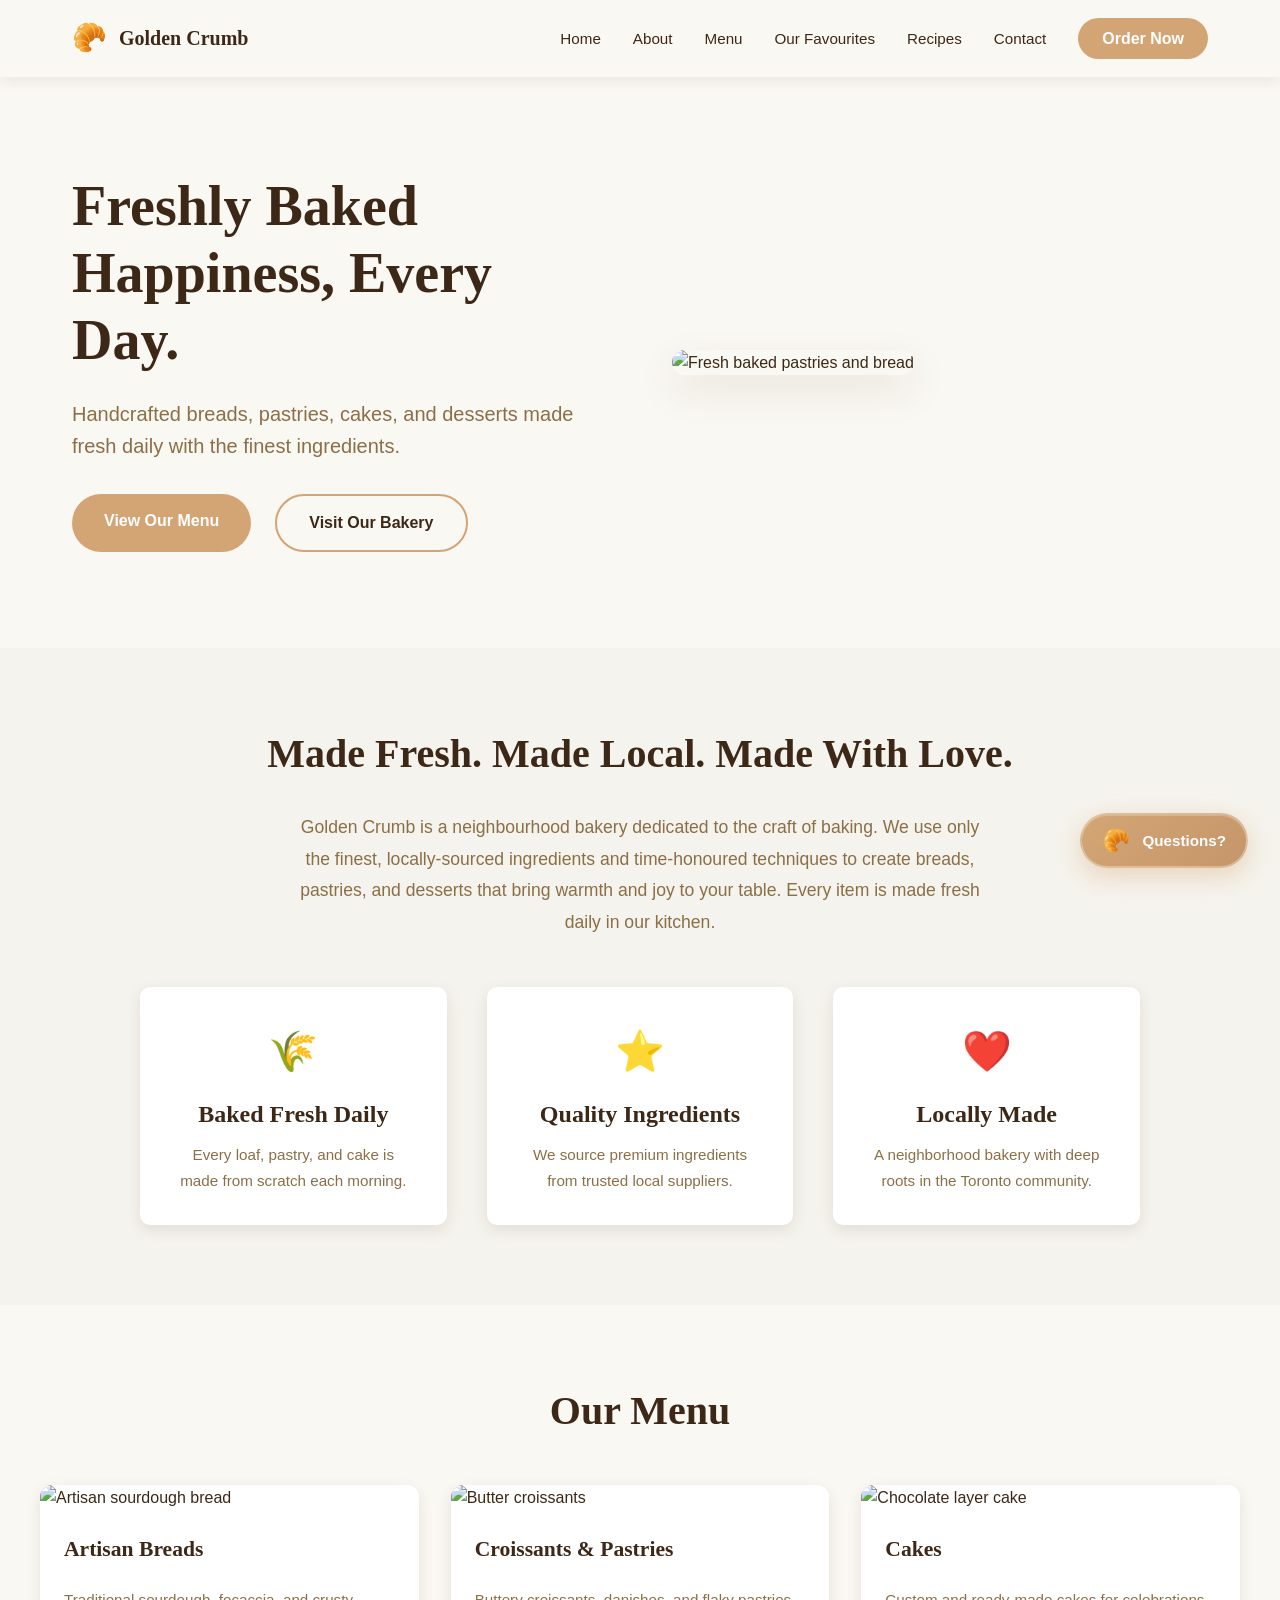
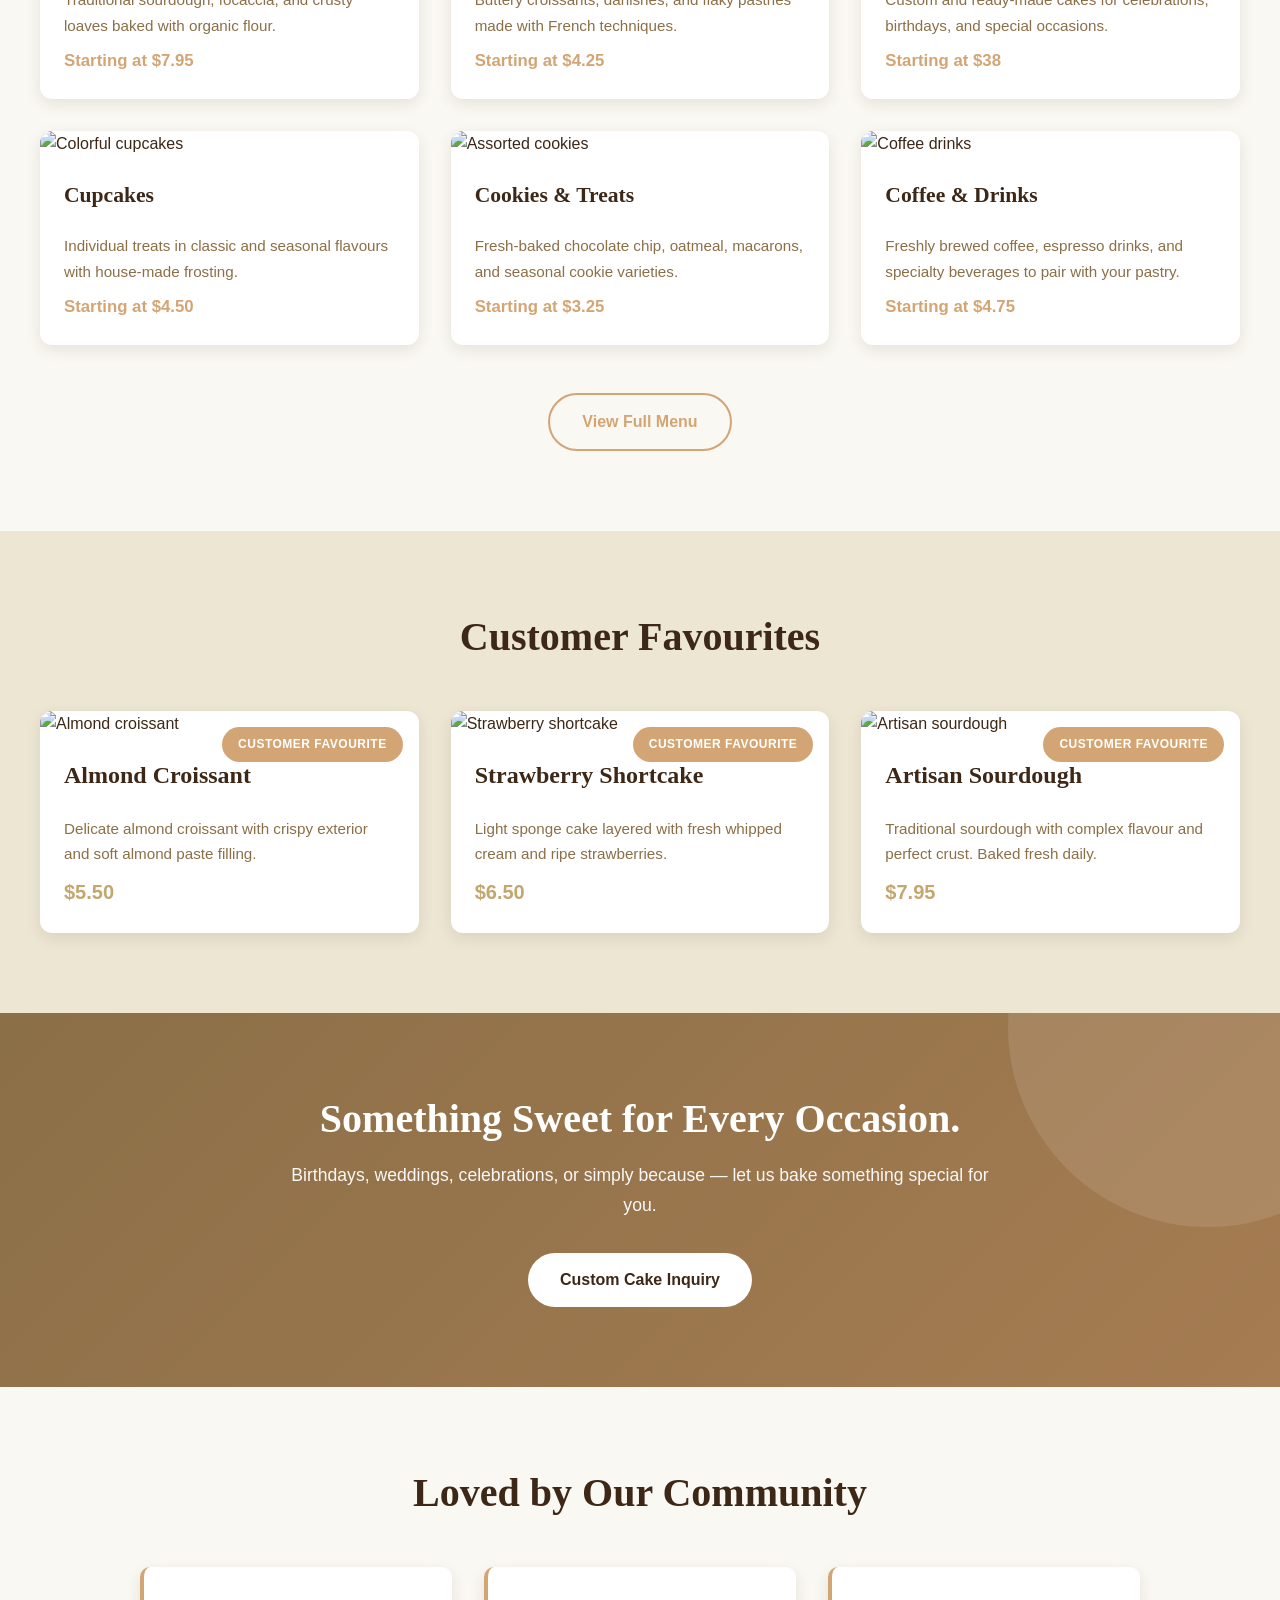
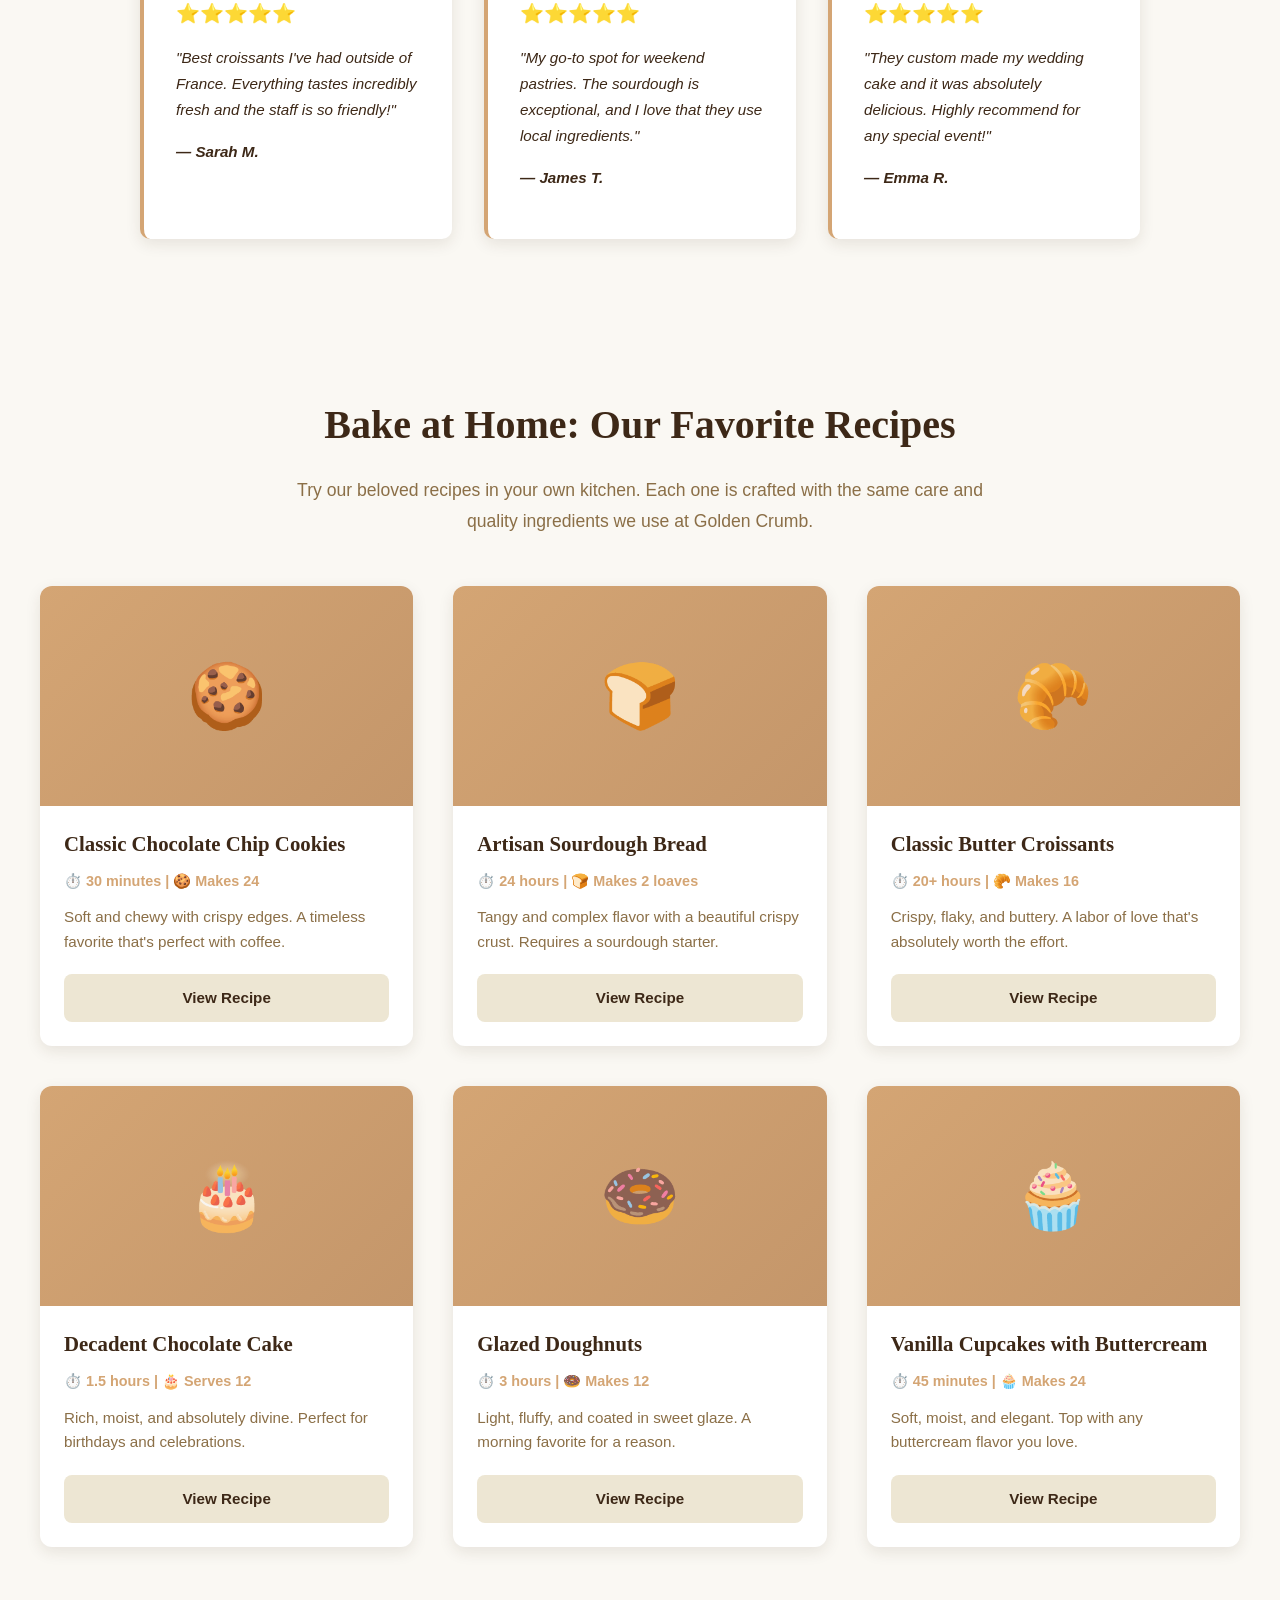
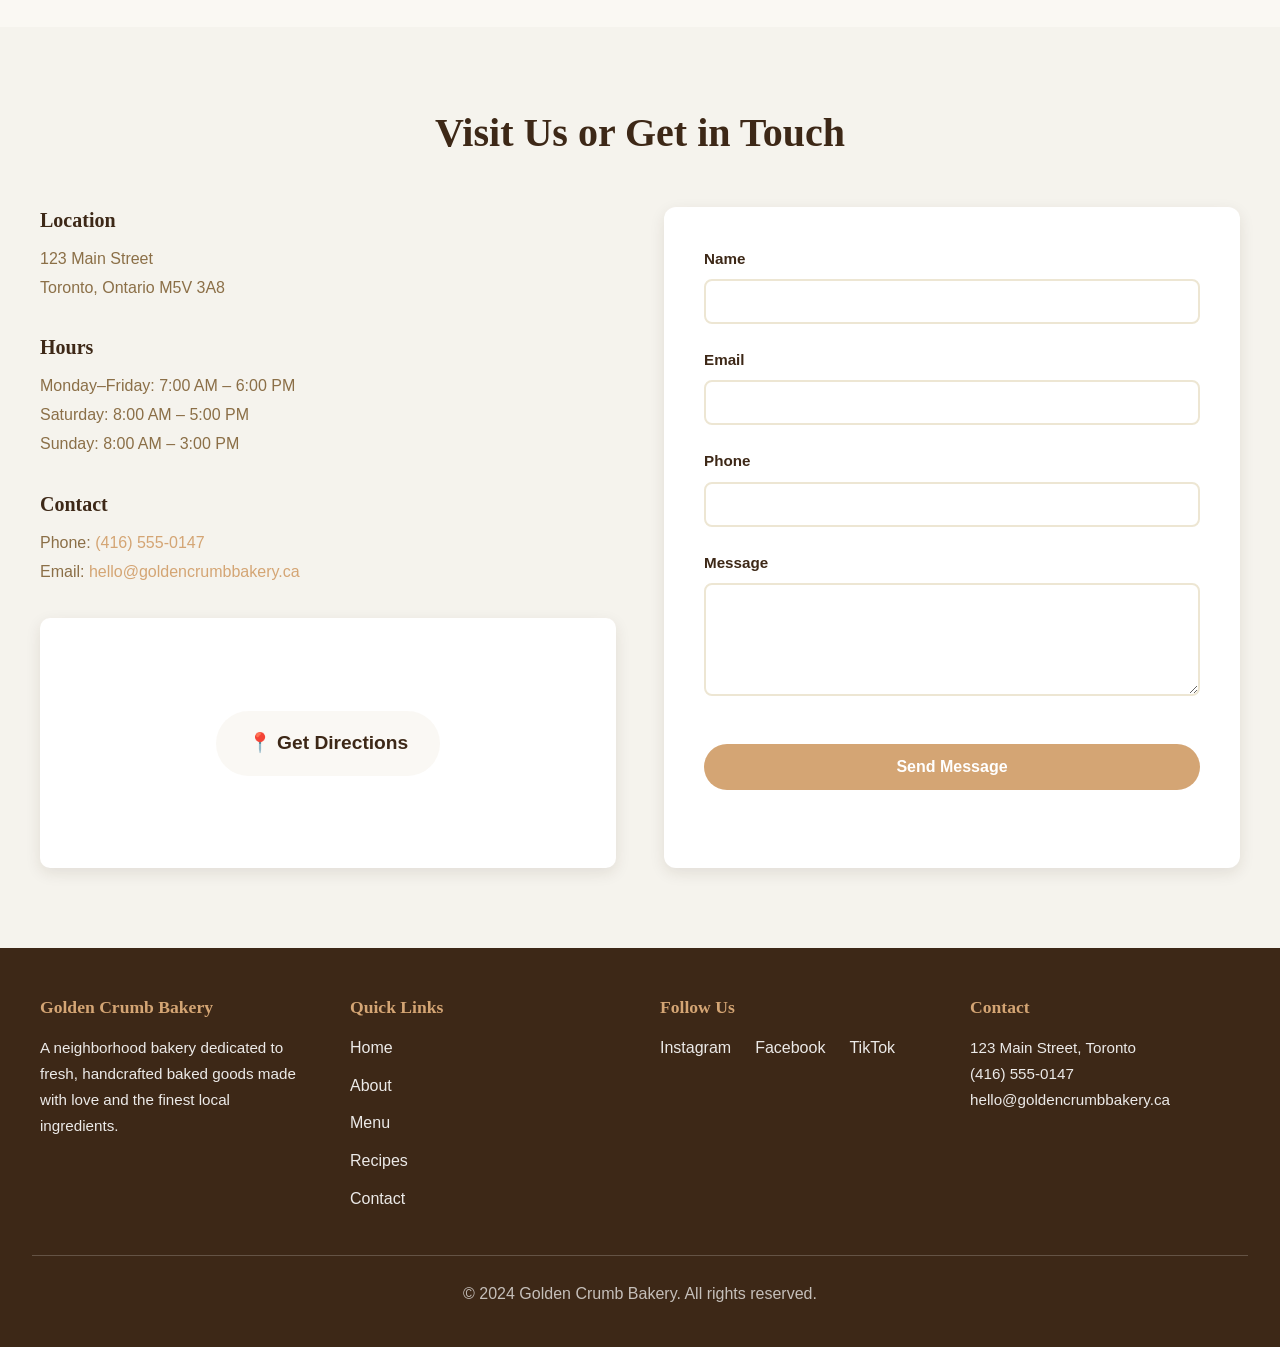
==== index.html @ 6faec239 "Initial commit: Golden Crumb Bakery website with recipes and chatbot" ====
<!DOCTYPE html>
<html lang="en">
<head>
    <meta charset="UTF-8">
    <meta name="viewport" content="width=device-width, initial-scale=1.0">
    <meta name="description" content="Golden Crumb Bakery - Freshly baked happiness every day. Artisan breads, pastries, and cakes made with love.">
    <title>Golden Crumb Bakery | Fresh Baked Goods Toronto</title>
    <link rel="stylesheet" href="style.css">
</head>
<body>
    <!-- Navigation -->
    <nav class="navbar" id="navbar">
        <div class="nav-container">
            <div class="nav-logo">
                <span class="logo-icon">🥐</span>
                <span class="logo-text">Golden Crumb</span>
            </div>
            
            <button class="hamburger" id="hamburger" aria-label="Toggle menu">
                <span></span>
                <span></span>
                <span></span>
            </button>

            <ul class="nav-menu" id="navMenu">
                <li><a href="#home" class="nav-link">Home</a></li>
                <li><a href="#about" class="nav-link">About</a></li>
                <li><a href="#menu" class="nav-link">Menu</a></li>
                <li><a href="#favourites" class="nav-link">Our Favourites</a></li>
                <li><a href="#recipes" class="nav-link">Recipes</a></li>
                <li><a href="#contact" class="nav-link">Contact</a></li>
                <li><a href="#order" class="nav-cta">Order Now</a></li>
            </ul>
        </div>
    </nav>

    <!-- Hero Section -->
    <section id="home" class="hero">
        <div class="hero-content">
            <h1>Freshly Baked Happiness, Every Day.</h1>
            <p>Handcrafted breads, pastries, cakes, and desserts made fresh daily with the finest ingredients.</p>
            <div class="hero-buttons">
                <a href="#menu" class="btn btn-primary">View Our Menu</a>
                <a href="#contact" class="btn btn-secondary">Visit Our Bakery</a>
            </div>
        </div>
        <div class="hero-image">
            <img src="https://images.unsplash.com/photo-1509042239860-f550ce710b93?w=800&h=600&fit=crop" alt="Fresh baked pastries and bread">
        </div>
    </section>

    <!-- About Us Section -->
    <section id="about" class="about">
        <div class="about-container">
            <h2>Made Fresh. Made Local. Made With Love.</h2>
            <p class="about-description">
                Golden Crumb is a neighbourhood bakery dedicated to the craft of baking. We use only the finest, locally-sourced ingredients and time-honoured techniques to create breads, pastries, and desserts that bring warmth and joy to your table. Every item is made fresh daily in our kitchen.
            </p>
            <div class="about-features">
                <div class="feature">
                    <div class="feature-icon">🌾</div>
                    <h3>Baked Fresh Daily</h3>
                    <p>Every loaf, pastry, and cake is made from scratch each morning.</p>
                </div>
                <div class="feature">
                    <div class="feature-icon">⭐</div>
                    <h3>Quality Ingredients</h3>
                    <p>We source premium ingredients from trusted local suppliers.</p>
                </div>
                <div class="feature">
                    <div class="feature-icon">❤️</div>
                    <h3>Locally Made</h3>
                    <p>A neighborhood bakery with deep roots in the Toronto community.</p>
                </div>
            </div>
        </div>
    </section>

    <!-- Menu Section -->
    <section id="menu" class="menu">
        <div class="menu-container">
            <h2>Our Menu</h2>
            <div class="menu-grid">
                <!-- Artisan Breads -->
                <div class="menu-card">
                    <img src="https://images.unsplash.com/photo-1555507036-ab1f4038808a?w=400&h=300&fit=crop" alt="Artisan sourdough bread">
                    <h3>Artisan Breads</h3>
                    <p>Traditional sourdough, focaccia, and crusty loaves baked with organic flour.</p>
                    <p class="price">Starting at $7.95</p>
                </div>

                <!-- Croissants & Pastries -->
                <div class="menu-card">
                    <img src="https://images.unsplash.com/photo-1558636508-e0db3814bd1d?w=400&h=300&fit=crop" alt="Butter croissants">
                    <h3>Croissants & Pastries</h3>
                    <p>Buttery croissants, danishes, and flaky pastries made with French techniques.</p>
                    <p class="price">Starting at $4.25</p>
                </div>

                <!-- Cakes -->
                <div class="menu-card">
                    <img src="https://images.unsplash.com/photo-1578985545062-69928b1d9587?w=400&h=300&fit=crop" alt="Chocolate layer cake">
                    <h3>Cakes</h3>
                    <p>Custom and ready-made cakes for celebrations, birthdays, and special occasions.</p>
                    <p class="price">Starting at $38</p>
                </div>

                <!-- Cupcakes -->
                <div class="menu-card">
                    <img src="https://images.pexels.com/photos/1092730/pexels-photo-1092730.jpeg?w=400&h=300&fit=crop" alt="Colorful cupcakes">
                    <h3>Cupcakes</h3>
                    <p>Individual treats in classic and seasonal flavours with house-made frosting.</p>
                    <p class="price">Starting at $4.50</p>
                </div>

                <!-- Cookies -->
                <div class="menu-card">
                    <img src="https://images.unsplash.com/photo-1499636136210-6f4ee915583e?w=400&h=300&fit=crop" alt="Assorted cookies">
                    <h3>Cookies & Treats</h3>
                    <p>Fresh-baked chocolate chip, oatmeal, macarons, and seasonal cookie varieties.</p>
                    <p class="price">Starting at $3.25</p>
                </div>

                <!-- Coffee & Drinks -->
                <div class="menu-card">
                    <img src="https://images.unsplash.com/photo-1495521821757-a1efb6729352?w=400&h=300&fit=crop" alt="Coffee drinks">
                    <h3>Coffee & Drinks</h3>
                    <p>Freshly brewed coffee, espresso drinks, and specialty beverages to pair with your pastry.</p>
                    <p class="price">Starting at $4.75</p>
                </div>
            </div>
            <a href="#" class="btn btn-outline">View Full Menu</a>
        </div>
    </section>

    <!-- Our Favourites Section -->
    <section id="favourites" class="favourites">
        <div class="favourites-container">
            <h2>Customer Favourites</h2>
            <div class="favourites-grid">
                <div class="favourite-card">
                    <div class="badge">Customer Favourite</div>
                    <img src="https://images.pexels.com/photos/2788792/pexels-photo-2788792.jpeg?w=400&h=400&fit=crop" alt="Almond croissant">
                    <h3>Almond Croissant</h3>
                    <p>Delicate almond croissant with crispy exterior and soft almond paste filling.</p>
                    <p class="price">$5.50</p>
                </div>
                <div class="favourite-card">
                    <div class="badge">Customer Favourite</div>
                    <img src="https://images.pexels.com/photos/2537906/pexels-photo-2537906.jpeg?w=400&h=400&fit=crop" alt="Strawberry shortcake">
                    <h3>Strawberry Shortcake</h3>
                    <p>Light sponge cake layered with fresh whipped cream and ripe strawberries.</p>
                    <p class="price">$6.50</p>
                </div>
                <div class="favourite-card">
                    <div class="badge">Customer Favourite</div>
                    <img src="https://images.pexels.com/photos/5632399/pexels-photo-5632399.jpeg?w=400&h=400&fit=crop" alt="Artisan sourdough">
                    <h3>Artisan Sourdough</h3>
                    <p>Traditional sourdough with complex flavour and perfect crust. Baked fresh daily.</p>
                    <p class="price">$7.95</p>
                </div>
            </div>
        </div>
    </section>

    <!-- Bakery Banner -->
    <section class="banner">
        <div class="banner-content">
            <h2>Something Sweet for Every Occasion.</h2>
            <p>Birthdays, weddings, celebrations, or simply because — let us bake something special for you.</p>
            <a href="#contact" class="btn btn-light">Custom Cake Inquiry</a>
        </div>
    </section>

    <!-- Testimonials Section -->
    <section class="testimonials">
        <div class="testimonials-container">
            <h2>Loved by Our Community</h2>
            <div class="testimonials-grid">
                <div class="testimonial-card">
                    <div class="stars">⭐⭐⭐⭐⭐</div>
                    <p>"Best croissants I've had outside of France. Everything tastes incredibly fresh and the staff is so friendly!"</p>
                    <p class="testimonial-author">— Sarah M.</p>
                </div>
                <div class="testimonial-card">
                    <div class="stars">⭐⭐⭐⭐⭐</div>
                    <p>"My go-to spot for weekend pastries. The sourdough is exceptional, and I love that they use local ingredients."</p>
                    <p class="testimonial-author">— James T.</p>
                </div>
                <div class="testimonial-card">
                    <div class="stars">⭐⭐⭐⭐⭐</div>
                    <p>"They custom made my wedding cake and it was absolutely delicious. Highly recommend for any special event!"</p>
                    <p class="testimonial-author">— Emma R.</p>
                </div>
            </div>
        </div>
    </section>

    <!-- Recipes Section -->
    <section id="recipes" class="recipes">
        <div class="recipes-container">
            <h2>Bake at Home: Our Favorite Recipes</h2>
            <p class="recipes-intro">Try our beloved recipes in your own kitchen. Each one is crafted with the same care and quality ingredients we use at Golden Crumb.</p>
            
            <div class="recipes-grid">
                <!-- Chocolate Chip Cookies -->
                <div class="recipe-card">
                    <div class="recipe-image">
                        <span class="recipe-emoji">🍪</span>
                    </div>
                    <div class="recipe-content">
                        <h3>Classic Chocolate Chip Cookies</h3>
                        <p class="recipe-time">⏱️ 30 minutes | 🍪 Makes 24</p>
                        <p class="recipe-desc">Soft and chewy with crispy edges. A timeless favorite that's perfect with coffee.</p>
                        <details class="recipe-details">
                            <summary>View Recipe</summary>
                            <div class="recipe-body">
                                <h4>Ingredients:</h4>
                                <ul>
                                    <li>225g butter, softened</li>
                                    <li>200g brown sugar</li>
                                    <li>100g white sugar</li>
                                    <li>2 eggs</li>
                                    <li>2 tsp vanilla extract</li>
                                    <li>280g all-purpose flour</li>
                                    <li>1 tsp baking soda</li>
                                    <li>1 tsp salt</li>
                                    <li>340g chocolate chips</li>
                                </ul>
                                <h4>Instructions:</h4>
                                <ol>
                                    <li>Preheat oven to 375°F (190°C).</li>
                                    <li>Cream butter and both sugars until fluffy.</li>
                                    <li>Beat in eggs and vanilla.</li>
                                    <li>Mix in flour, baking soda, and salt.</li>
                                    <li>Fold in chocolate chips.</li>
                                    <li>Drop spoonfuls onto baking sheet.</li>
                                    <li>Bake 9-12 minutes until golden.</li>
                                    <li>Cool on wire rack.</li>
                                </ol>
                            </div>
                        </details>
                    </div>
                </div>

                <!-- Sourdough Bread -->
                <div class="recipe-card">
                    <div class="recipe-image">
                        <span class="recipe-emoji">🍞</span>
                    </div>
                    <div class="recipe-content">
                        <h3>Artisan Sourdough Bread</h3>
                        <p class="recipe-time">⏱️ 24 hours | 🍞 Makes 2 loaves</p>
                        <p class="recipe-desc">Tangy and complex flavor with a beautiful crispy crust. Requires a sourdough starter.</p>
                        <details class="recipe-details">
                            <summary>View Recipe</summary>
                            <div class="recipe-body">
                                <h4>Ingredients:</h4>
                                <ul>
                                    <li>500g bread flour</li>
                                    <li>350ml water</li>
                                    <li>100g active sourdough starter</li>
                                    <li>10g salt</li>
                                </ul>
                                <h4>Instructions:</h4>
                                <ol>
                                    <li>Mix flour, water, and starter. Let rest 30 min.</li>
                                    <li>Add salt and knead until smooth.</li>
                                    <li>Bulk ferment 4-6 hours with stretches every 30 min.</li>
                                    <li>Shape into round loaves and place in banneton baskets.</li>
                                    <li>Cold retard in fridge 12-18 hours.</li>
                                    <li>Score and bake in Dutch oven at 450°F for 45 min.</li>
                                    <li>Cool completely before slicing.</li>
                                </ol>
                            </div>
                        </details>
                    </div>
                </div>

                <!-- Butter Croissants -->
                <div class="recipe-card">
                    <div class="recipe-image">
                        <span class="recipe-emoji">🥐</span>
                    </div>
                    <div class="recipe-content">
                        <h3>Classic Butter Croissants</h3>
                        <p class="recipe-time">⏱️ 20+ hours | 🥐 Makes 16</p>
                        <p class="recipe-desc">Crispy, flaky, and buttery. A labor of love that's absolutely worth the effort.</p>
                        <details class="recipe-details">
                            <summary>View Recipe</summary>
                            <div class="recipe-body">
                                <h4>Ingredients:</h4>
                                <ul>
                                    <li>500g strong bread flour</li>
                                    <li>250ml whole milk</li>
                                    <li>7g instant yeast</li>
                                    <li>10g salt</li>
                                    <li>40g sugar</li>
                                    <li>250g cold butter (for lamination)</li>
                                </ul>
                                <h4>Instructions:</h4>
                                <ol>
                                    <li>Make dough with flour, milk, yeast, salt, and sugar.</li>
                                    <li>Bulk ferment 1 hour.</li>
                                    <li>Laminate with butter using 4 folds over 2 days.</li>
                                    <li>Shape into triangles and proof 2-3 hours.</li>
                                    <li>Egg wash and bake at 400°F for 20-25 min.</li>
                                    <li>Cool on wire rack to achieve perfect crispness.</li>
                                </ol>
                            </div>
                        </details>
                    </div>
                </div>

                <!-- Chocolate Layer Cake -->
                <div class="recipe-card">
                    <div class="recipe-image">
                        <span class="recipe-emoji">🎂</span>
                    </div>
                    <div class="recipe-content">
                        <h3>Decadent Chocolate Cake</h3>
                        <p class="recipe-time">⏱️ 1.5 hours | 🎂 Serves 12</p>
                        <p class="recipe-desc">Rich, moist, and absolutely divine. Perfect for birthdays and celebrations.</p>
                        <details class="recipe-details">
                            <summary>View Recipe</summary>
                            <div class="recipe-body">
                                <h4>Cake Ingredients:</h4>
                                <ul>
                                    <li>180g all-purpose flour</li>
                                    <li>60g cocoa powder</li>
                                    <li>300g sugar</li>
                                    <li>2 tsp baking soda</li>
                                    <li>1 tsp salt</li>
                                    <li>2 eggs</li>
                                    <li>200ml strong coffee</li>
                                    <li>120ml buttermilk</li>
                                    <li>120ml vegetable oil</li>
                                </ul>
                                <h4>Frosting Ingredients:</h4>
                                <ul>
                                    <li>200g butter, softened</li>
                                    <li>400g powdered sugar</li>
                                    <li>120g cocoa powder</li>
                                    <li>120ml heavy cream</li>
                                </ul>
                                <h4>Instructions:</h4>
                                <ol>
                                    <li>Mix dry ingredients and combine with wet ingredients.</li>
                                    <li>Divide into 2 greased pans and bake at 350°F for 30-35 min.</li>
                                    <li>Cool completely.</li>
                                    <li>For frosting, beat butter and sugar, add cocoa and cream.</li>
                                    <li>Layer cakes with frosting between and on top.</li>
                                </ol>
                            </div>
                        </details>
                    </div>
                </div>

                <!-- Glazed Doughnuts -->
                <div class="recipe-card">
                    <div class="recipe-image">
                        <span class="recipe-emoji">🍩</span>
                    </div>
                    <div class="recipe-content">
                        <h3>Glazed Doughnuts</h3>
                        <p class="recipe-time">⏱️ 3 hours | 🍩 Makes 12</p>
                        <p class="recipe-desc">Light, fluffy, and coated in sweet glaze. A morning favorite for a reason.</p>
                        <details class="recipe-details">
                            <summary>View Recipe</summary>
                            <div class="recipe-body">
                                <h4>Dough Ingredients:</h4>
                                <ul>
                                    <li>500g all-purpose flour</li>
                                    <li>7g instant yeast</li>
                                    <li>60g sugar</li>
                                    <li>10g salt</li>
                                    <li>2 eggs</li>
                                    <li>120ml whole milk</li>
                                    <li>60g butter, softened</li>
                                </ul>
                                <h4>Glaze Ingredients:</h4>
                                <ul>
                                    <li>200g powdered sugar</li>
                                    <li>30ml milk</li>
                                    <li>30g butter, melted</li>
                                    <li>1 tsp vanilla</li>
                                </ul>
                                <h4>Instructions:</h4>
                                <ol>
                                    <li>Mix dough ingredients and knead until smooth.</li>
                                    <li>First rise 1.5 hours.</li>
                                    <li>Roll out, cut doughnuts, and proof 1 hour.</li>
                                    <li>Fry in oil at 375°F until golden on each side.</li>
                                    <li>Mix glaze ingredients and dip warm doughnuts.</li>
                                </ol>
                            </div>
                        </details>
                    </div>
                </div>

                <!-- Vanilla Cupcakes -->
                <div class="recipe-card">
                    <div class="recipe-image">
                        <span class="recipe-emoji">🧁</span>
                    </div>
                    <div class="recipe-content">
                        <h3>Vanilla Cupcakes with Buttercream</h3>
                        <p class="recipe-time">⏱️ 45 minutes | 🧁 Makes 24</p>
                        <p class="recipe-desc">Soft, moist, and elegant. Top with any buttercream flavor you love.</p>
                        <details class="recipe-details">
                            <summary>View Recipe</summary>
                            <div class="recipe-body">
                                <h4>Cupcake Ingredients:</h4>
                                <ul>
                                    <li>225g butter, softened</li>
                                    <li>225g sugar</li>
                                    <li>4 eggs</li>
                                    <li>225g all-purpose flour</li>
                                    <li>2 tsp baking powder</li>
                                    <li>1/2 tsp salt</li>
                                    <li>120ml whole milk</li>
                                    <li>2 tsp vanilla extract</li>
                                </ul>
                                <h4>Buttercream Ingredients:</h4>
                                <ul>
                                    <li>225g butter, softened</li>
                                    <li>450g powdered sugar</li>
                                    <li>2 tsp vanilla extract</li>
                                    <li>2 tbsp heavy cream</li>
                                </ul>
                                <h4>Instructions:</h4>
                                <ol>
                                    <li>Cream butter and sugar until fluffy.</li>
                                    <li>Beat in eggs one at a time.</li>
                                    <li>Alternate adding flour mixture and milk.</li>
                                    <li>Fill cupcake liners 2/3 full.</li>
                                    <li>Bake at 350°F for 18-22 minutes.</li>
                                    <li>Cool, then frost with buttercream.</li>
                                </ol>
                            </div>
                        </details>
                    </div>
                </div>
            </div>
        </div>
    </section>

    <!-- Contact & Visit Section -->
    <section id="contact" class="contact">
        <div class="contact-container">
            <h2>Visit Us or Get in Touch</h2>
            
            <div class="contact-content">
                <div class="contact-info">
                    <div class="info-block">
                        <h3>Location</h3>
                        <p>123 Main Street<br>Toronto, Ontario M5V 3A8</p>
                    </div>
                    <div class="info-block">
                        <h3>Hours</h3>
                        <p>
                            Monday–Friday: 7:00 AM – 6:00 PM<br>
                            Saturday: 8:00 AM – 5:00 PM<br>
                            Sunday: 8:00 AM – 3:00 PM
                        </p>
                    </div>
                    <div class="info-block">
                        <h3>Contact</h3>
                        <p>
                            Phone: <a href="tel:+14165550147">(416) 555-0147</a><br>
                            Email: <a href="mailto:hello@goldencrumbbakery.ca">hello@goldencrumbbakery.ca</a>
                        </p>
                    </div>
                    <div class="map-placeholder">
                        <img src="https://images.unsplash.com/photo-1579033100885-f7eaa7afda33?w=400&h=300&fit=crop" alt="Map location placeholder">
                        <p>📍 Get Directions</p>
                    </div>
                </div>

                <form class="contact-form" id="contactForm">
                    <div class="form-group">
                        <label for="name">Name</label>
                        <input type="text" id="name" name="name" required>
                    </div>
                    <div class="form-group">
                        <label for="email">Email</label>
                        <input type="email" id="email" name="email" required>
                    </div>
                    <div class="form-group">
                        <label for="phone">Phone</label>
                        <input type="tel" id="phone" name="phone">
                    </div>
                    <div class="form-group">
                        <label for="message">Message</label>
                        <textarea id="message" name="message" rows="5" required></textarea>
                    </div>
                    <button type="submit" class="btn btn-primary">Send Message</button>
                    <p class="form-note" id="formNote"></p>
                </form>
            </div>
        </div>
    </section>

    <!-- Footer -->
    <footer class="footer">
        <div class="footer-container">
            <div class="footer-section">
                <h3>Golden Crumb Bakery</h3>
                <p>A neighborhood bakery dedicated to fresh, handcrafted baked goods made with love and the finest local ingredients.</p>
            </div>
            
            <div class="footer-section">
                <h3>Quick Links</h3>
                <ul>
                    <li><a href="#home">Home</a></li>
                    <li><a href="#about">About</a></li>
                    <li><a href="#menu">Menu</a></li>
                    <li><a href="#recipes">Recipes</a></li>
                    <li><a href="#contact">Contact</a></li>
                </ul>
            </div>

            <div class="footer-section">
                <h3>Follow Us</h3>
                <div class="social-links">
                    <a href="#" aria-label="Instagram">Instagram</a>
                    <a href="#" aria-label="Facebook">Facebook</a>
                    <a href="#" aria-label="TikTok">TikTok</a>
                </div>
            </div>

            <div class="footer-section">
                <h3>Contact</h3>
                <p>
                    123 Main Street, Toronto<br>
                    (416) 555-0147<br>
                    <a href="mailto:hello@goldencrumbbakery.ca">hello@goldencrumbbakery.ca</a>
                </p>
            </div>
        </div>

        <div class="footer-bottom">
            <p>&copy; 2024 Golden Crumb Bakery. All rights reserved.</p>
        </div>
    </footer>

    <!-- CHATBOT WIDGET -->
    <button class="chatbot-toggle" id="chatbotToggle" aria-label="Open chat">
        <span class="chatbot-toggle-icon">🥐</span>
        <span class="chatbot-toggle-text">Questions?</span>
    </button>

    <div class="chatbot-widget" id="chatbotWidget">
        <div class="chatbot-header">
            <div class="chatbot-title">
                <span class="chatbot-icon">💬</span>
                <span>Golden Crumb Assistant</span>
            </div>
            <button class="chatbot-close" id="chatbotClose" aria-label="Close chat">×</button>
        </div>
        <div class="chatbot-messages" id="chatbotMessages"></div>
        <div class="chatbot-input-area">
            <input 
                type="text" 
                id="chatbotInput" 
                placeholder="Ask about our bakery..." 
                aria-label="Chat message input"
            >
            <button id="chatbotSend" aria-label="Send message">
                <span>→</span>
            </button>
        </div>
    </div>

    <!-- Scripts -->
    <script src="script.js"></script>
</body>
</html>
---- style.css ----
/* ==========================================================================
   RESET & BASE STYLES
   ========================================================================== */

* {
    margin: 0;
    padding: 0;
    box-sizing: border-box;
}

html {
    scroll-behavior: smooth;
}

body {
    font-family: 'Segoe UI', Tahoma, Geneva, Verdana, sans-serif;
    background-color: #faf8f3;
    color: #3d2817;
    line-height: 1.6;
    overflow-x: hidden;
}

/* ==========================================================================
   COLOR & TYPOGRAPHY SYSTEM
   ========================================================================== */

:root {
    /* Base Colors */
    --cream: #faf8f3;
    --off-white: #f5f3ed;
    --light-tan: #ede6d3;
    --warm-brown: #8b6f47;
    --dark-brown: #3d2817;
    --caramel: #d4a574;
    --muted-gold: #c4a76f;
    --accent-brown: #a67c52;
    
    /* Functional Colors */
    --soft-shadow: rgba(61, 40, 23, 0.1);
    --medium-shadow: rgba(61, 40, 23, 0.15);
    
    /* Typography */
    --font-serif: Georgia, 'Garamond', serif;
    --font-sans: 'Segoe UI', Tahoma, Geneva, Verdana, sans-serif;
}

h1, h2, h3, h4 {
    font-family: var(--font-serif);
    color: var(--dark-brown);
    font-weight: 700;
    line-height: 1.3;
}

h1 {
    font-size: 3.5rem;
    margin-bottom: 1.5rem;
}

h2 {
    font-size: 2.5rem;
    margin-bottom: 1.5rem;
}

h3 {
    font-size: 1.5rem;
    margin-bottom: 0.75rem;
}

p {
    font-size: 1rem;
    line-height: 1.7;
    margin-bottom: 1rem;
}

a {
    color: var(--accent-brown);
    text-decoration: none;
    transition: color 0.3s ease;
}

a:hover {
    color: var(--dark-brown);
}

/* ==========================================================================
   NAVIGATION BAR
   ========================================================================== */

.navbar {
    position: sticky;
    top: 0;
    background-color: rgba(250, 248, 243, 0.95);
    backdrop-filter: blur(10px);
    box-shadow: 0 2px 15px var(--soft-shadow);
    z-index: 100;
}

.nav-container {
    max-width: 1200px;
    margin: 0 auto;
    padding: 1rem 2rem;
    display: flex;
    justify-content: space-between;
    align-items: center;
}

.nav-logo {
    display: flex;
    align-items: center;
    gap: 0.75rem;
    font-size: 1.5rem;
    font-weight: 700;
    color: var(--dark-brown);
    font-family: var(--font-serif);
}

.logo-icon {
    font-size: 1.75rem;
}

.logo-text {
    font-size: 1.25rem;
}

.nav-menu {
    display: flex;
    list-style: none;
    gap: 2rem;
    align-items: center;
}

.nav-link {
    color: var(--dark-brown);
    font-weight: 500;
    font-size: 0.95rem;
    position: relative;
    transition: color 0.3s ease;
}

.nav-link::after {
    content: '';
    position: absolute;
    bottom: -5px;
    left: 0;
    width: 0;
    height: 2px;
    background-color: var(--caramel);
    transition: width 0.3s ease;
}

.nav-link:hover::after {
    width: 100%;
}

.nav-cta {
    background-color: var(--caramel);
    color: white;
    padding: 0.75rem 1.5rem;
    border-radius: 50px;
    font-weight: 600;
    transition: background-color 0.3s ease, transform 0.3s ease;
}

.nav-cta:hover {
    background-color: var(--warm-brown);
    transform: translateY(-2px);
}

.hamburger {
    display: none;
    flex-direction: column;
    cursor: pointer;
    background: none;
    border: none;
    gap: 0.4rem;
}

.hamburger span {
    width: 25px;
    height: 3px;
    background-color: var(--dark-brown);
    border-radius: 2px;
    transition: all 0.3s ease;
}

/* ==========================================================================
   RESPONSIVE MOBILE MENU
   ========================================================================== */

@media (max-width: 768px) {
    .hamburger {
        display: flex;
    }

    .hamburger.active span:nth-child(1) {
        transform: rotate(45deg) translate(10px, 10px);
    }

    .hamburger.active span:nth-child(2) {
        opacity: 0;
    }

    .hamburger.active span:nth-child(3) {
        transform: rotate(-45deg) translate(7px, -7px);
    }

    .nav-menu {
        position: absolute;
        top: 70px;
        left: 0;
        right: 0;
        flex-direction: column;
        background-color: rgba(250, 248, 243, 0.98);
        gap: 0;
        max-height: 0;
        overflow: hidden;
        transition: max-height 0.3s ease;
    }

    .nav-menu.active {
        max-height: 400px;
        box-shadow: 0 8px 20px var(--soft-shadow);
    }

    .nav-menu li {
        width: 100%;
    }

    .nav-menu li a {
        display: block;
        padding: 1rem 2rem;
        border-bottom: 1px solid var(--light-tan);
        color: var(--dark-brown);
    }

    .nav-link::after {
        display: none;
    }

    .nav-cta {
        margin: 1rem 2rem;
        display: inline-block;
    }
}

/* ==========================================================================
   BUTTONS
   ========================================================================== */

.btn {
    display: inline-block;
    padding: 0.875rem 2rem;
    border-radius: 50px;
    font-weight: 600;
    font-size: 1rem;
    text-align: center;
    transition: all 0.3s ease;
    cursor: pointer;
    border: none;
    text-decoration: none;
    font-family: var(--font-sans);
}

.btn-primary {
    background-color: var(--caramel);
    color: white;
}

.btn-primary:hover {
    background-color: var(--warm-brown);
    transform: translateY(-2px);
    box-shadow: 0 8px 20px rgba(212, 165, 116, 0.3);
}

.btn-secondary {
    background-color: transparent;
    color: var(--dark-brown);
    border: 2px solid var(--caramel);
}

.btn-secondary:hover {
    background-color: var(--caramel);
    color: white;
    transform: translateY(-2px);
}

.btn-outline {
    background-color: transparent;
    color: var(--caramel);
    border: 2px solid var(--caramel);
}

.btn-outline:hover {
    background-color: var(--caramel);
    color: white;
}

.btn-light {
    background-color: white;
    color: var(--dark-brown);
}

.btn-light:hover {
    background-color: var(--cream);
    transform: translateY(-2px);
}

/* ==========================================================================
   HERO SECTION
   ========================================================================== */

.hero {
    display: grid;
    grid-template-columns: 1fr 1fr;
    gap: 4rem;
    align-items: center;
    max-width: 1200px;
    margin: 0 auto;
    padding: 6rem 2rem;
}

.hero-content h1 {
    color: var(--dark-brown);
    margin-bottom: 1.5rem;
    line-height: 1.2;
}

.hero-content > p {
    font-size: 1.25rem;
    color: var(--warm-brown);
    margin-bottom: 2rem;
    line-height: 1.6;
}

.hero-buttons {
    display: flex;
    gap: 1.5rem;
    flex-wrap: wrap;
}

.hero-image img {
    width: 100%;
    height: auto;
    border-radius: 15px;
    box-shadow: 0 15px 40px var(--soft-shadow);
    animation: fadeInUp 0.8s ease;
}

@keyframes fadeInUp {
    from {
        opacity: 0;
        transform: translateY(30px);
    }
    to {
        opacity: 1;
        transform: translateY(0);
    }
}

@media (max-width: 768px) {
    .hero {
        grid-template-columns: 1fr;
        padding: 4rem 1.5rem;
    }

    h1 {
        font-size: 2.5rem;
    }

    .hero-content > p {
        font-size: 1rem;
    }

    .hero-buttons {
        gap: 1rem;
    }

    .btn {
        flex: 1;
        min-width: 150px;
    }
}

/* ==========================================================================
   ABOUT SECTION
   ========================================================================== */

.about {
    background-color: var(--off-white);
    padding: 5rem 2rem;
}

.about-container {
    max-width: 1000px;
    margin: 0 auto;
}

.about h2 {
    text-align: center;
    margin-bottom: 2rem;
}

.about-description {
    text-align: center;
    font-size: 1.1rem;
    color: var(--warm-brown);
    max-width: 700px;
    margin: 0 auto 3rem;
    line-height: 1.8;
}

.about-features {
    display: grid;
    grid-template-columns: repeat(auto-fit, minmax(250px, 1fr));
    gap: 2.5rem;
    margin-top: 3rem;
}

.feature {
    text-align: center;
    padding: 2rem;
    background-color: white;
    border-radius: 10px;
    box-shadow: 0 5px 15px var(--soft-shadow);
    transition: transform 0.3s ease, box-shadow 0.3s ease;
}

.feature:hover {
    transform: translateY(-5px);
    box-shadow: 0 10px 25px var(--medium-shadow);
}

.feature-icon {
    font-size: 2.5rem;
    margin-bottom: 1rem;
}

.feature h3 {
    color: var(--dark-brown);
    margin-bottom: 0.75rem;
}

.feature p {
    color: var(--warm-brown);
    font-size: 0.95rem;
    margin-bottom: 0;
}

/* ==========================================================================
   MENU SECTION
   ========================================================================== */

.menu {
    background-color: var(--cream);
    padding: 5rem 2rem;
}

.menu-container {
    max-width: 1200px;
    margin: 0 auto;
}

.menu h2 {
    text-align: center;
    margin-bottom: 3rem;
}

.menu-grid {
    display: grid;
    grid-template-columns: repeat(auto-fit, minmax(300px, 1fr));
    gap: 2rem;
    margin-bottom: 3rem;
}

.menu-card {
    background-color: white;
    border-radius: 12px;
    overflow: hidden;
    box-shadow: 0 5px 15px var(--soft-shadow);
    transition: transform 0.3s ease, box-shadow 0.3s ease;
}

.menu-card:hover {
    transform: translateY(-8px);
    box-shadow: 0 12px 30px var(--medium-shadow);
}

.menu-card img {
    width: 100%;
    height: 220px;
    object-fit: cover;
}

.menu-card h3 {
    padding: 1.5rem 1.5rem 0.75rem;
    color: var(--dark-brown);
    font-size: 1.35rem;
}

.menu-card p {
    padding: 0 1.5rem;
    color: var(--warm-brown);
    font-size: 0.95rem;
    margin-bottom: 0.5rem;
}

.menu-card .price {
    padding: 0 1.5rem 1.5rem;
    font-weight: 600;
    color: var(--caramel);
    font-size: 1.05rem;
    margin-bottom: 0;
}

.menu .btn-outline {
    display: block;
    margin: 0 auto;
    width: fit-content;
}

/* ==========================================================================
   FAVOURITES SECTION
   ========================================================================== */

.favourites {
    background-color: var(--light-tan);
    padding: 5rem 2rem;
}

.favourites-container {
    max-width: 1200px;
    margin: 0 auto;
}

.favourites h2 {
    text-align: center;
    margin-bottom: 3rem;
    color: var(--dark-brown);
}

.favourites-grid {
    display: grid;
    grid-template-columns: repeat(auto-fit, minmax(300px, 1fr));
    gap: 2rem;
}

.favourite-card {
    position: relative;
    background-color: white;
    border-radius: 12px;
    overflow: hidden;
    box-shadow: 0 5px 15px var(--soft-shadow);
    transition: transform 0.3s ease, box-shadow 0.3s ease;
}

.favourite-card:hover {
    transform: translateY(-8px);
    box-shadow: 0 12px 30px var(--medium-shadow);
}

.favourite-card img {
    width: 100%;
    height: 280px;
    object-fit: cover;
}

.badge {
    position: absolute;
    top: 1rem;
    right: 1rem;
    background-color: var(--caramel);
    color: white;
    padding: 0.5rem 1rem;
    border-radius: 50px;
    font-size: 0.75rem;
    font-weight: 700;
    text-transform: uppercase;
    letter-spacing: 0.5px;
}

.favourite-card h3 {
    padding: 1.5rem 1.5rem 0.75rem;
    color: var(--dark-brown);
}

.favourite-card p {
    padding: 0 1.5rem;
    color: var(--warm-brown);
    font-size: 0.95rem;
    margin-bottom: 0.5rem;
}

.favourite-card .price {
    padding: 0 1.5rem 1.5rem;
    font-weight: 600;
    color: var(--muted-gold);
    font-size: 1.25rem;
    margin-bottom: 0;
}

/* ==========================================================================
   BANNER SECTION
   ========================================================================== */

.banner {
    background: linear-gradient(135deg, #8b6f47 0%, #a67c52 100%);
    color: white;
    padding: 5rem 2rem;
    text-align: center;
    position: relative;
    overflow: hidden;
}

.banner::before {
    content: '';
    position: absolute;
    top: -50%;
    right: -10%;
    width: 400px;
    height: 400px;
    background-color: rgba(255, 255, 255, 0.1);
    border-radius: 50%;
}

.banner-content {
    position: relative;
    z-index: 1;
    max-width: 700px;
    margin: 0 auto;
}

.banner h2 {
    color: white;
    font-size: 2.5rem;
    margin-bottom: 1rem;
}

.banner p {
    color: rgba(255, 255, 255, 0.95);
    font-size: 1.1rem;
    margin-bottom: 2rem;
    line-height: 1.7;
}

/* ==========================================================================
   TESTIMONIALS SECTION
   ========================================================================== */

.testimonials {
    background-color: var(--cream);
    padding: 5rem 2rem;
}

.testimonials-container {
    max-width: 1000px;
    margin: 0 auto;
}

.testimonials h2 {
    text-align: center;
    margin-bottom: 3rem;
}

.testimonials-grid {
    display: grid;
    grid-template-columns: repeat(auto-fit, minmax(280px, 1fr));
    gap: 2rem;
}

.testimonial-card {
    background-color: white;
    padding: 2rem;
    border-radius: 10px;
    box-shadow: 0 5px 15px var(--soft-shadow);
    border-left: 4px solid var(--caramel);
    transition: transform 0.3s ease;
}

.testimonial-card:hover {
    transform: translateY(-5px);
}

.stars {
    font-size: 1.2rem;
    margin-bottom: 1rem;
    display: block;
}

.testimonial-card p {
    color: var(--dark-brown);
    font-size: 0.95rem;
    margin-bottom: 1rem;
    line-height: 1.7;
    font-style: italic;
}

.testimonial-author {
    font-weight: 600;
    color: var(--warm-brown);
    font-style: normal;
    margin-bottom: 0;
}

/* ==========================================================================
   CONTACT SECTION
   ========================================================================== */

.contact {
    background-color: var(--off-white);
    padding: 5rem 2rem;
}

.contact-container {
    max-width: 1200px;
    margin: 0 auto;
}

.contact h2 {
    text-align: center;
    margin-bottom: 3rem;
}

.contact-content {
    display: grid;
    grid-template-columns: 1fr 1fr;
    gap: 3rem;
}

.contact-info {
    display: flex;
    flex-direction: column;
    gap: 2rem;
}

.info-block h3 {
    color: var(--dark-brown);
    margin-bottom: 0.75rem;
    font-size: 1.25rem;
}

.info-block p {
    color: var(--warm-brown);
    margin-bottom: 0;
    line-height: 1.8;
}

.info-block a {
    color: var(--caramel);
    font-weight: 500;
}

.info-block a:hover {
    color: var(--dark-brown);
}

.map-placeholder {
    background-color: white;
    border-radius: 10px;
    overflow: hidden;
    box-shadow: 0 5px 15px var(--soft-shadow);
    height: 250px;
    display: flex;
    flex-direction: column;
    align-items: center;
    justify-content: center;
    cursor: pointer;
    transition: transform 0.3s ease;
}

.map-placeholder:hover {
    transform: translateY(-5px);
}

.map-placeholder img {
    width: 100%;
    height: 100%;
    object-fit: cover;
    position: absolute;
    opacity: 0.6;
}

.map-placeholder p {
    position: relative;
    z-index: 1;
    font-size: 1.2rem;
    font-weight: 600;
    color: var(--dark-brown);
    background-color: rgba(250, 248, 243, 0.9);
    padding: 1rem 2rem;
    border-radius: 50px;
    margin-bottom: 0;
}

/* Contact Form */
.contact-form {
    background-color: white;
    padding: 2.5rem;
    border-radius: 12px;
    box-shadow: 0 5px 15px var(--soft-shadow);
}

.form-group {
    margin-bottom: 1.5rem;
}

.form-group label {
    display: block;
    margin-bottom: 0.5rem;
    font-weight: 600;
    color: var(--dark-brown);
    font-size: 0.95rem;
}

.form-group input,
.form-group textarea {
    width: 100%;
    padding: 0.75rem 1rem;
    border: 2px solid var(--light-tan);
    border-radius: 8px;
    font-family: var(--font-sans);
    font-size: 0.95rem;
    color: var(--dark-brown);
    transition: border-color 0.3s ease;
}

.form-group input:focus,
.form-group textarea:focus {
    outline: none;
    border-color: var(--caramel);
    box-shadow: 0 0 0 3px rgba(212, 165, 116, 0.1);
}

.form-group textarea {
    resize: vertical;
}

.contact-form .btn {
    width: 100%;
    margin-top: 1rem;
}

.form-note {
    text-align: center;
    font-size: 0.9rem;
    margin-top: 1rem;
    color: var(--warm-brown);
    display: none;
}

.form-note.success {
    display: block;
    color: #4caf50;
}

.form-note.error {
    display: block;
    color: #f44336;
}

@media (max-width: 768px) {
    .contact-content {
        grid-template-columns: 1fr;
    }

    .contact-form {
        padding: 1.5rem;
    }
}

/* ==========================================================================
   RECIPES SECTION
   ========================================================================== */

.recipes {
    background-color: var(--cream);
    padding: 5rem 2rem;
}

.recipes-container {
    max-width: 1200px;
    margin: 0 auto;
}

.recipes h2 {
    text-align: center;
    margin-bottom: 1.5rem;
    color: var(--dark-brown);
}

.recipes-intro {
    text-align: center;
    font-size: 1.1rem;
    color: var(--warm-brown);
    max-width: 700px;
    margin: 0 auto 3rem;
    line-height: 1.8;
}

.recipes-grid {
    display: grid;
    grid-template-columns: repeat(auto-fit, minmax(300px, 1fr));
    gap: 2.5rem;
}

.recipe-card {
    background-color: white;
    border-radius: 12px;
    overflow: hidden;
    box-shadow: 0 5px 15px var(--soft-shadow);
    transition: transform 0.3s ease, box-shadow 0.3s ease;
    display: flex;
    flex-direction: column;
}

.recipe-card:hover {
    transform: translateY(-8px);
    box-shadow: 0 12px 30px var(--medium-shadow);
}

.recipe-image {
    width: 100%;
    height: 220px;
    overflow: hidden;
    background: linear-gradient(135deg, #d4a574 0%, #c4966a 100%);
    display: flex;
    align-items: center;
    justify-content: center;
}

.recipe-image img {
    width: 100%;
    height: 100%;
    object-fit: cover;
    transition: transform 0.3s ease;
}

.recipe-card:hover .recipe-image img {
    transform: scale(1.05);
}

.recipe-emoji {
    font-size: 4rem;
    opacity: 0.9;
}

.recipe-content {
    padding: 1.5rem;
    display: flex;
    flex-direction: column;
    flex: 1;
}

.recipe-content h3 {
    color: var(--dark-brown);
    margin-bottom: 0.75rem;
    font-size: 1.3rem;
}

.recipe-time {
    color: var(--caramel);
    font-weight: 600;
    font-size: 0.9rem;
    margin-bottom: 0.75rem;
}

.recipe-desc {
    color: var(--warm-brown);
    font-size: 0.95rem;
    margin-bottom: 1.25rem;
    line-height: 1.6;
}

.recipe-details {
    cursor: pointer;
}

.recipe-details summary {
    background-color: var(--light-tan);
    color: var(--dark-brown);
    padding: 0.75rem 1rem;
    border-radius: 8px;
    font-weight: 600;
    font-size: 0.95rem;
    transition: all 0.3s ease;
    user-select: none;
    display: flex;
    align-items: center;
    justify-content: center;
}

.recipe-details summary:hover {
    background-color: var(--caramel);
    color: white;
}

.recipe-details[open] summary {
    background-color: var(--caramel);
    color: white;
    border-radius: 8px 8px 0 0;
}

.recipe-body {
    background-color: var(--off-white);
    padding: 1.5rem;
    border-radius: 0 0 8px 8px;
    animation: expandRecipe 0.3s ease;
}

@keyframes expandRecipe {
    from {
        opacity: 0;
        transform: translateY(-10px);
    }
    to {
        opacity: 1;
        transform: translateY(0);
    }
}

.recipe-body h4 {
    color: var(--dark-brown);
    font-size: 1rem;
    margin-top: 1rem;
    margin-bottom: 0.75rem;
    font-family: var(--font-serif);
}

.recipe-body h4:first-child {
    margin-top: 0;
}

.recipe-body ul,
.recipe-body ol {
    margin-left: 1.5rem;
    color: var(--warm-brown);
    line-height: 1.8;
}

.recipe-body li {
    margin-bottom: 0.5rem;
}

.recipe-body ul {
    list-style: none;
}

.recipe-body ul li::before {
    content: "✓ ";
    color: var(--caramel);
    font-weight: bold;
    margin-right: 0.5rem;
}

.recipe-body ol {
    list-style: decimal;
}

.recipe-body ol li {
    padding-left: 0.5rem;
}

/* ==========================================================================
   FOOTER
   ========================================================================== */

.footer {
    background-color: var(--dark-brown);
    color: white;
    padding: 3rem 2rem 1.5rem;
}

.footer-container {
    max-width: 1200px;
    margin: 0 auto;
    display: grid;
    grid-template-columns: repeat(auto-fit, minmax(250px, 1fr));
    gap: 2.5rem;
    margin-bottom: 2rem;
}

.footer-section h3 {
    color: var(--caramel);
    margin-bottom: 1rem;
    font-size: 1.1rem;
}

.footer-section p {
    color: rgba(255, 255, 255, 0.9);
    font-size: 0.95rem;
    margin-bottom: 0.75rem;
}

.footer-section ul {
    list-style: none;
}

.footer-section ul li {
    margin-bottom: 0.75rem;
}

.footer-section a {
    color: rgba(255, 255, 255, 0.9);
    transition: color 0.3s ease;
}

.footer-section a:hover {
    color: var(--caramel);
}

.social-links {
    display: flex;
    gap: 1.5rem;
}

.footer-bottom {
    text-align: center;
    padding-top: 1.5rem;
    border-top: 1px solid rgba(255, 255, 255, 0.2);
    color: rgba(255, 255, 255, 0.7);
    font-size: 0.9rem;
}

/* ==========================================================================
   CHATBOT WIDGET STYLES
   ========================================================================== */

.chatbot-toggle {
    position: fixed;
    bottom: 2rem;
    right: 2rem;
    padding: 0.75rem 1.25rem;
    border-radius: 50px;
    background: linear-gradient(135deg, #d4a574 0%, #c4966a 100%);
    border: 2px solid rgba(255, 255, 255, 0.3);
    cursor: pointer;
    box-shadow: 0 8px 25px rgba(212, 165, 116, 0.4), 
                inset 0 1px 0 rgba(255, 255, 255, 0.2);
    font-size: 1.25rem;
    display: flex;
    align-items: center;
    justify-content: center;
    gap: 0.75rem;
    z-index: 99;
    transition: all 0.3s ease;
    animation: floatUp 3s ease-in-out infinite;
    font-weight: 600;
    color: white;
    font-family: var(--font-sans);
    font-size: 0.95rem;
}

.chatbot-toggle-icon {
    font-size: 1.4rem;
    display: flex;
    align-items: center;
}

.chatbot-toggle-text {
    display: none;
}

.chatbot-toggle:hover {
    background: linear-gradient(135deg, #a67c52 0%, #966d42 100%);
    transform: translateY(-8px);
    box-shadow: 0 12px 35px rgba(166, 124, 82, 0.5),
                inset 0 1px 0 rgba(255, 255, 255, 0.3);
}

.chatbot-toggle:active {
    transform: translateY(-4px);
}

.chatbot-toggle.hidden {
    display: none;
}

@keyframes floatUp {
    0%, 100% {
        transform: translateY(0px);
    }
    50% {
        transform: translateY(-12px);
    }
}

@media (min-width: 768px) {
    .chatbot-toggle-text {
        display: inline;
    }
}

.chatbot-widget {
    position: fixed;
    bottom: 7rem;
    right: 2rem;
    width: 380px;
    height: 600px;
    background-color: white;
    border-radius: 12px;
    box-shadow: 0 5px 40px rgba(0, 0, 0, 0.15);
    display: none;
    flex-direction: column;
    z-index: 99;
    animation: slideUp 0.3s ease;
}

.chatbot-widget.active {
    display: flex;
}

@keyframes slideUp {
    from {
        opacity: 0;
        transform: translateY(20px);
    }
    to {
        opacity: 1;
        transform: translateY(0);
    }
}

.chatbot-header {
    background: linear-gradient(135deg, #966d42 0%, #8b6f47 100%);
    color: white;
    padding: 1.5rem;
    border-radius: 12px 12px 0 0;
    display: flex;
    justify-content: space-between;
    align-items: center;
    flex-shrink: 0;
    box-shadow: 0 4px 15px rgba(61, 40, 23, 0.2);
}

.chatbot-title {
    display: flex;
    align-items: center;
    gap: 0.75rem;
    font-weight: 700;
    font-size: 1.05rem;
    font-family: var(--font-serif);
}

.chatbot-icon {
    font-size: 1.25rem;
}

.chatbot-close {
    background: none;
    border: none;
    color: white;
    font-size: 1.5rem;
    cursor: pointer;
    width: 30px;
    height: 30px;
    display: flex;
    align-items: center;
    justify-content: center;
    transition: transform 0.2s ease;
}

.chatbot-close:hover {
    transform: rotate(90deg);
}

.chatbot-messages {
    flex: 1;
    overflow-y: auto;
    padding: 1.5rem;
    background-color: var(--cream);
    display: flex;
    flex-direction: column;
    gap: 1rem;
}

.chatbot-messages::-webkit-scrollbar {
    width: 6px;
}

.chatbot-messages::-webkit-scrollbar-track {
    background: var(--light-tan);
    border-radius: 10px;
}

.chatbot-messages::-webkit-scrollbar-thumb {
    background: var(--caramel);
    border-radius: 10px;
}

.chatbot-messages::-webkit-scrollbar-thumb:hover {
    background: var(--warm-brown);
}

.chat-message {
    display: flex;
    animation: messageSlideIn 0.3s ease;
}

@keyframes messageSlideIn {
    from {
        opacity: 0;
        transform: translateY(10px);
    }
    to {
        opacity: 1;
        transform: translateY(0);
    }
}

.chat-message.user {
    justify-content: flex-end;
}

.chat-message.bot {
    justify-content: flex-start;
}

.chat-bubble {
    max-width: 75%;
    padding: 0.75rem 1rem;
    border-radius: 10px;
    word-wrap: break-word;
    line-height: 1.5;
    font-size: 0.9rem;
}

.chat-message.user .chat-bubble {
    background-color: var(--caramel);
    color: white;
    border-radius: 10px 4px 10px 10px;
}

.chat-message.bot .chat-bubble {
    background-color: white;
    color: var(--dark-brown);
    border: 1px solid var(--light-tan);
    border-radius: 4px 10px 10px 10px;
}

.chat-typing {
    display: flex;
    gap: 4px;
    padding: 0.75rem 1rem;
}

.chat-typing span {
    width: 8px;
    height: 8px;
    border-radius: 50%;
    background-color: var(--caramel);
    animation: typing 1.4s infinite;
}

.chat-typing span:nth-child(2) {
    animation-delay: 0.2s;
}

.chat-typing span:nth-child(3) {
    animation-delay: 0.4s;
}

@keyframes typing {
    0%, 60%, 100% {
        opacity: 0.5;
        transform: translateY(0);
    }
    30% {
        opacity: 1;
        transform: translateY(-8px);
    }
}

.chatbot-input-area {
    display: flex;
    gap: 0.5rem;
    padding: 1rem;
    background-color: white;
    border-top: 1px solid var(--light-tan);
    border-radius: 0 0 12px 12px;
    flex-shrink: 0;
}

#chatbotInput {
    flex: 1;
    border: 2px solid var(--light-tan);
    border-radius: 25px;
    padding: 0.6rem 1rem;
    font-family: var(--font-sans);
    font-size: 0.9rem;
    color: var(--dark-brown);
    transition: border-color 0.3s ease;
}

#chatbotInput:focus {
    outline: none;
    border-color: var(--caramel);
    box-shadow: 0 0 0 3px rgba(212, 165, 116, 0.1);
}

#chatbotInput::placeholder {
    color: var(--warm-brown);
    opacity: 0.7;
}

#chatbotSend {
    background-color: var(--caramel);
    color: white;
    border: none;
    border-radius: 50%;
    width: 40px;
    height: 40px;
    cursor: pointer;
    display: flex;
    align-items: center;
    justify-content: center;
    font-size: 1.2rem;
    transition: all 0.3s ease;
    flex-shrink: 0;
}

#chatbotSend:hover {
    background-color: var(--warm-brown);
    transform: scale(1.05);
}

#chatbotSend:active {
    transform: scale(0.95);
}

/* Responsive Chatbot */
@media (max-width: 480px) {
    .chatbot-widget {
        width: calc(100% - 2rem);
        height: 500px;
        bottom: 6rem;
        right: 1rem;
    }

    .chat-bubble {
        max-width: 85%;
    }
}

/* ==========================================================================
   FADE-IN ON SCROLL ANIMATION
   ========================================================================== */

.fade-in {
    opacity: 0;
    transform: translateY(20px);
    transition: opacity 0.6s ease, transform 0.6s ease;
}

.fade-in.visible {
    opacity: 1;
    transform: translateY(0);
}

/* ==========================================================================
   ACCESSIBILITY
   ========================================================================== */

@media (prefers-reduced-motion: reduce) {
    * {
        animation: none !important;
        transition: none !important;
    }
}

/* Visible focus for keyboard navigation */
a:focus,
button:focus,
input:focus,
textarea:focus {
    outline: 2px solid var(--caramel);
    outline-offset: 2px;
}

/* ==========================================================================
   PRINT STYLES
   ========================================================================== */

@media print {
    .navbar,
    .footer,
    .chatbot-widget,
    .chatbot-toggle {
        display: none;
    }

    body {
        background-color: white;
    }
}
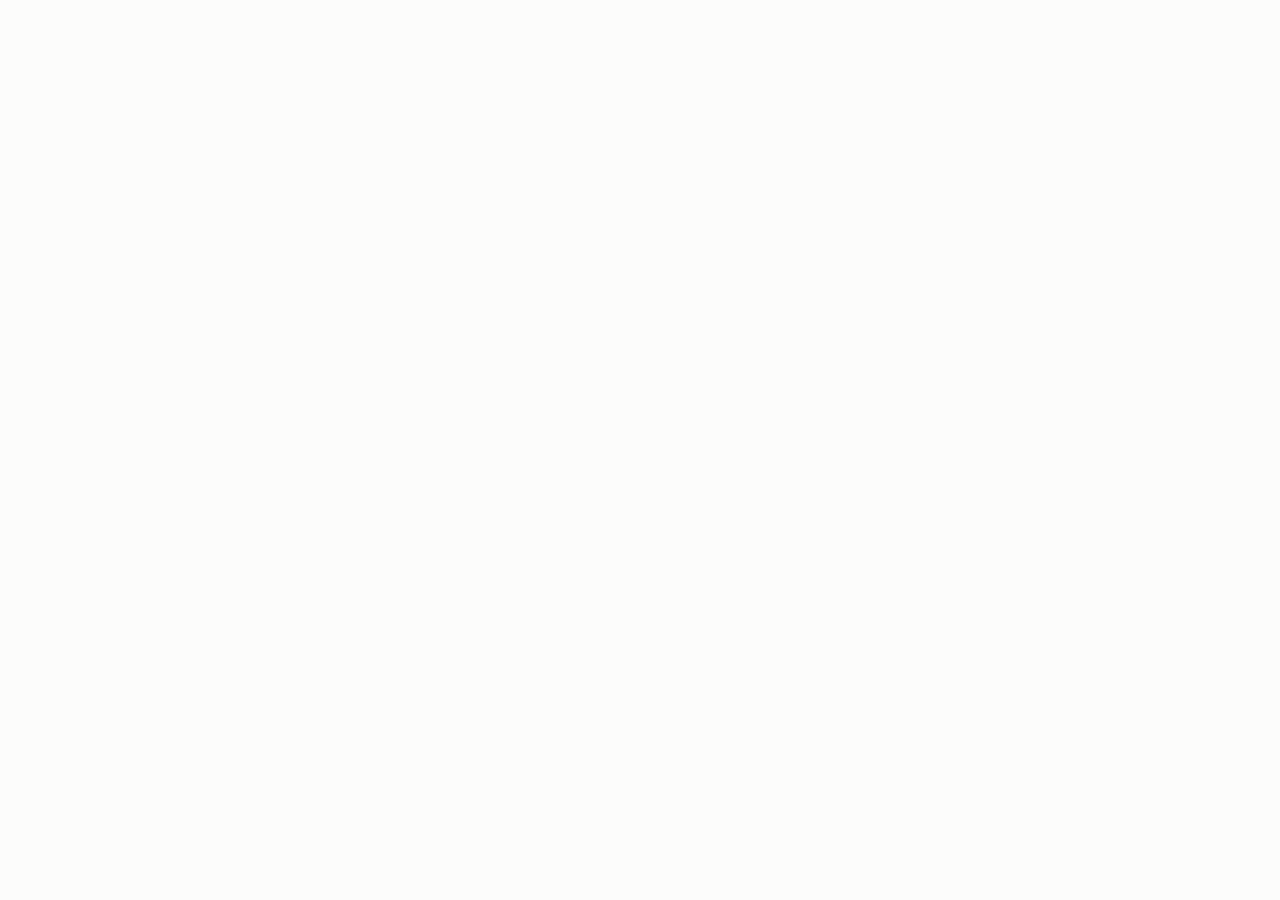
==== commit d85ec23e: "feat: Complete Golden Crumb Bakery site - Order modal & chatbot" ====
--- a/index.html
+++ b/index.html
@@ -1,578 +1,34 @@
-<!DOCTYPE html>
-<html lang="en">
-<head>
-    <meta charset="UTF-8">
-    <meta name="viewport" content="width=device-width, initial-scale=1.0">
-    <meta name="description" content="Golden Crumb Bakery - Freshly baked happiness every day. Artisan breads, pastries, and cakes made with love.">
-    <title>Golden Crumb Bakery | Fresh Baked Goods Toronto</title>
-    <link rel="stylesheet" href="style.css">
-</head>
-<body>
-    <!-- Navigation -->
-    <nav class="navbar" id="navbar">
-        <div class="nav-container">
-            <div class="nav-logo">
-                <span class="logo-icon">🥐</span>
-                <span class="logo-text">Golden Crumb</span>
-            </div>
-            
-            <button class="hamburger" id="hamburger" aria-label="Toggle menu">
-                <span></span>
-                <span></span>
-                <span></span>
-            </button>
-
-            <ul class="nav-menu" id="navMenu">
-                <li><a href="#home" class="nav-link">Home</a></li>
-                <li><a href="#about" class="nav-link">About</a></li>
-                <li><a href="#menu" class="nav-link">Menu</a></li>
-                <li><a href="#favourites" class="nav-link">Our Favourites</a></li>
-                <li><a href="#recipes" class="nav-link">Recipes</a></li>
-                <li><a href="#contact" class="nav-link">Contact</a></li>
-                <li><a href="#order" class="nav-cta">Order Now</a></li>
-            </ul>
-        </div>
-    </nav>
-
-    <!-- Hero Section -->
-    <section id="home" class="hero">
-        <div class="hero-content">
-            <h1>Freshly Baked Happiness, Every Day.</h1>
-            <p>Handcrafted breads, pastries, cakes, and desserts made fresh daily with the finest ingredients.</p>
-            <div class="hero-buttons">
-                <a href="#menu" class="btn btn-primary">View Our Menu</a>
-                <a href="#contact" class="btn btn-secondary">Visit Our Bakery</a>
-            </div>
-        </div>
-        <div class="hero-image">
-            <img src="https://images.unsplash.com/photo-1509042239860-f550ce710b93?w=800&h=600&fit=crop" alt="Fresh baked pastries and bread">
-        </div>
-    </section>
-
-    <!-- About Us Section -->
-    <section id="about" class="about">
-        <div class="about-container">
-            <h2>Made Fresh. Made Local. Made With Love.</h2>
-            <p class="about-description">
-                Golden Crumb is a neighbourhood bakery dedicated to the craft of baking. We use only the finest, locally-sourced ingredients and time-honoured techniques to create breads, pastries, and desserts that bring warmth and joy to your table. Every item is made fresh daily in our kitchen.
-            </p>
-            <div class="about-features">
-                <div class="feature">
-                    <div class="feature-icon">🌾</div>
-                    <h3>Baked Fresh Daily</h3>
-                    <p>Every loaf, pastry, and cake is made from scratch each morning.</p>
-                </div>
-                <div class="feature">
-                    <div class="feature-icon">⭐</div>
-                    <h3>Quality Ingredients</h3>
-                    <p>We source premium ingredients from trusted local suppliers.</p>
-                </div>
-                <div class="feature">
-                    <div class="feature-icon">❤️</div>
-                    <h3>Locally Made</h3>
-                    <p>A neighborhood bakery with deep roots in the Toronto community.</p>
-                </div>
-            </div>
-        </div>
-    </section>
-
-    <!-- Menu Section -->
-    <section id="menu" class="menu">
-        <div class="menu-container">
-            <h2>Our Menu</h2>
-            <div class="menu-grid">
-                <!-- Artisan Breads -->
-                <div class="menu-card">
-                    <img src="https://images.unsplash.com/photo-1555507036-ab1f4038808a?w=400&h=300&fit=crop" alt="Artisan sourdough bread">
-                    <h3>Artisan Breads</h3>
-                    <p>Traditional sourdough, focaccia, and crusty loaves baked with organic flour.</p>
-                    <p class="price">Starting at $7.95</p>
-                </div>
-
-                <!-- Croissants & Pastries -->
-                <div class="menu-card">
-                    <img src="https://images.unsplash.com/photo-1558636508-e0db3814bd1d?w=400&h=300&fit=crop" alt="Butter croissants">
-                    <h3>Croissants & Pastries</h3>
-                    <p>Buttery croissants, danishes, and flaky pastries made with French techniques.</p>
-                    <p class="price">Starting at $4.25</p>
-                </div>
-
-                <!-- Cakes -->
-                <div class="menu-card">
-                    <img src="https://images.unsplash.com/photo-1578985545062-69928b1d9587?w=400&h=300&fit=crop" alt="Chocolate layer cake">
-                    <h3>Cakes</h3>
-                    <p>Custom and ready-made cakes for celebrations, birthdays, and special occasions.</p>
-                    <p class="price">Starting at $38</p>
-                </div>
-
-                <!-- Cupcakes -->
-                <div class="menu-card">
-                    <img src="https://images.pexels.com/photos/1092730/pexels-photo-1092730.jpeg?w=400&h=300&fit=crop" alt="Colorful cupcakes">
-                    <h3>Cupcakes</h3>
-                    <p>Individual treats in classic and seasonal flavours with house-made frosting.</p>
-                    <p class="price">Starting at $4.50</p>
-                </div>
-
-                <!-- Cookies -->
-                <div class="menu-card">
-                    <img src="https://images.unsplash.com/photo-1499636136210-6f4ee915583e?w=400&h=300&fit=crop" alt="Assorted cookies">
-                    <h3>Cookies & Treats</h3>
-                    <p>Fresh-baked chocolate chip, oatmeal, macarons, and seasonal cookie varieties.</p>
-                    <p class="price">Starting at $3.25</p>
-                </div>
-
-                <!-- Coffee & Drinks -->
-                <div class="menu-card">
-                    <img src="https://images.unsplash.com/photo-1495521821757-a1efb6729352?w=400&h=300&fit=crop" alt="Coffee drinks">
-                    <h3>Coffee & Drinks</h3>
-                    <p>Freshly brewed coffee, espresso drinks, and specialty beverages to pair with your pastry.</p>
-                    <p class="price">Starting at $4.75</p>
-                </div>
-            </div>
-            <a href="#" class="btn btn-outline">View Full Menu</a>
-        </div>
-    </section>
-
-    <!-- Our Favourites Section -->
-    <section id="favourites" class="favourites">
-        <div class="favourites-container">
-            <h2>Customer Favourites</h2>
-            <div class="favourites-grid">
-                <div class="favourite-card">
-                    <div class="badge">Customer Favourite</div>
-                    <img src="https://images.pexels.com/photos/2788792/pexels-photo-2788792.jpeg?w=400&h=400&fit=crop" alt="Almond croissant">
-                    <h3>Almond Croissant</h3>
-                    <p>Delicate almond croissant with crispy exterior and soft almond paste filling.</p>
-                    <p class="price">$5.50</p>
-                </div>
-                <div class="favourite-card">
-                    <div class="badge">Customer Favourite</div>
-                    <img src="https://images.pexels.com/photos/2537906/pexels-photo-2537906.jpeg?w=400&h=400&fit=crop" alt="Strawberry shortcake">
-                    <h3>Strawberry Shortcake</h3>
-                    <p>Light sponge cake layered with fresh whipped cream and ripe strawberries.</p>
-                    <p class="price">$6.50</p>
-                </div>
-                <div class="favourite-card">
-                    <div class="badge">Customer Favourite</div>
-                    <img src="https://images.pexels.com/photos/5632399/pexels-photo-5632399.jpeg?w=400&h=400&fit=crop" alt="Artisan sourdough">
-                    <h3>Artisan Sourdough</h3>
-                    <p>Traditional sourdough with complex flavour and perfect crust. Baked fresh daily.</p>
-                    <p class="price">$7.95</p>
-                </div>
-            </div>
-        </div>
-    </section>
-
-    <!-- Bakery Banner -->
-    <section class="banner">
-        <div class="banner-content">
-            <h2>Something Sweet for Every Occasion.</h2>
-            <p>Birthdays, weddings, celebrations, or simply because — let us bake something special for you.</p>
-            <a href="#contact" class="btn btn-light">Custom Cake Inquiry</a>
-        </div>
-    </section>
-
-    <!-- Testimonials Section -->
-    <section class="testimonials">
-        <div class="testimonials-container">
-            <h2>Loved by Our Community</h2>
-            <div class="testimonials-grid">
-                <div class="testimonial-card">
-                    <div class="stars">⭐⭐⭐⭐⭐</div>
-                    <p>"Best croissants I've had outside of France. Everything tastes incredibly fresh and the staff is so friendly!"</p>
-                    <p class="testimonial-author">— Sarah M.</p>
-                </div>
-                <div class="testimonial-card">
-                    <div class="stars">⭐⭐⭐⭐⭐</div>
-                    <p>"My go-to spot for weekend pastries. The sourdough is exceptional, and I love that they use local ingredients."</p>
-                    <p class="testimonial-author">— James T.</p>
-                </div>
-                <div class="testimonial-card">
-                    <div class="stars">⭐⭐⭐⭐⭐</div>
-                    <p>"They custom made my wedding cake and it was absolutely delicious. Highly recommend for any special event!"</p>
-                    <p class="testimonial-author">— Emma R.</p>
-                </div>
-            </div>
-        </div>
-    </section>
-
-    <!-- Recipes Section -->
-    <section id="recipes" class="recipes">
-        <div class="recipes-container">
-            <h2>Bake at Home: Our Favorite Recipes</h2>
-            <p class="recipes-intro">Try our beloved recipes in your own kitchen. Each one is crafted with the same care and quality ingredients we use at Golden Crumb.</p>
-            
-            <div class="recipes-grid">
-                <!-- Chocolate Chip Cookies -->
-                <div class="recipe-card">
-                    <div class="recipe-image">
-                        <span class="recipe-emoji">🍪</span>
-                    </div>
-                    <div class="recipe-content">
-                        <h3>Classic Chocolate Chip Cookies</h3>
-                        <p class="recipe-time">⏱️ 30 minutes | 🍪 Makes 24</p>
-                        <p class="recipe-desc">Soft and chewy with crispy edges. A timeless favorite that's perfect with coffee.</p>
-                        <details class="recipe-details">
-                            <summary>View Recipe</summary>
-                            <div class="recipe-body">
-                                <h4>Ingredients:</h4>
-                                <ul>
-                                    <li>225g butter, softened</li>
-                                    <li>200g brown sugar</li>
-                                    <li>100g white sugar</li>
-                                    <li>2 eggs</li>
-                                    <li>2 tsp vanilla extract</li>
-                                    <li>280g all-purpose flour</li>
-                                    <li>1 tsp baking soda</li>
-                                    <li>1 tsp salt</li>
-                                    <li>340g chocolate chips</li>
-                                </ul>
-                                <h4>Instructions:</h4>
-                                <ol>
-                                    <li>Preheat oven to 375°F (190°C).</li>
-                                    <li>Cream butter and both sugars until fluffy.</li>
-                                    <li>Beat in eggs and vanilla.</li>
-                                    <li>Mix in flour, baking soda, and salt.</li>
-                                    <li>Fold in chocolate chips.</li>
-                                    <li>Drop spoonfuls onto baking sheet.</li>
-                                    <li>Bake 9-12 minutes until golden.</li>
-                                    <li>Cool on wire rack.</li>
-                                </ol>
-                            </div>
-                        </details>
-                    </div>
-                </div>
-
-                <!-- Sourdough Bread -->
-                <div class="recipe-card">
-                    <div class="recipe-image">
-                        <span class="recipe-emoji">🍞</span>
-                    </div>
-                    <div class="recipe-content">
-                        <h3>Artisan Sourdough Bread</h3>
-                        <p class="recipe-time">⏱️ 24 hours | 🍞 Makes 2 loaves</p>
-                        <p class="recipe-desc">Tangy and complex flavor with a beautiful crispy crust. Requires a sourdough starter.</p>
-                        <details class="recipe-details">
-                            <summary>View Recipe</summary>
-                            <div class="recipe-body">
-                                <h4>Ingredients:</h4>
-                                <ul>
-                                    <li>500g bread flour</li>
-                                    <li>350ml water</li>
-                                    <li>100g active sourdough starter</li>
-                                    <li>10g salt</li>
-                                </ul>
-                                <h4>Instructions:</h4>
-                                <ol>
-                                    <li>Mix flour, water, and starter. Let rest 30 min.</li>
-                                    <li>Add salt and knead until smooth.</li>
-                                    <li>Bulk ferment 4-6 hours with stretches every 30 min.</li>
-                                    <li>Shape into round loaves and place in banneton baskets.</li>
-                                    <li>Cold retard in fridge 12-18 hours.</li>
-                                    <li>Score and bake in Dutch oven at 450°F for 45 min.</li>
-                                    <li>Cool completely before slicing.</li>
-                                </ol>
-                            </div>
-                        </details>
-                    </div>
-                </div>
-
-                <!-- Butter Croissants -->
-                <div class="recipe-card">
-                    <div class="recipe-image">
-                        <span class="recipe-emoji">🥐</span>
-                    </div>
-                    <div class="recipe-content">
-                        <h3>Classic Butter Croissants</h3>
-                        <p class="recipe-time">⏱️ 20+ hours | 🥐 Makes 16</p>
-                        <p class="recipe-desc">Crispy, flaky, and buttery. A labor of love that's absolutely worth the effort.</p>
-                        <details class="recipe-details">
-                            <summary>View Recipe</summary>
-                            <div class="recipe-body">
-                                <h4>Ingredients:</h4>
-                                <ul>
-                                    <li>500g strong bread flour</li>
-                                    <li>250ml whole milk</li>
-                                    <li>7g instant yeast</li>
-                                    <li>10g salt</li>
-                                    <li>40g sugar</li>
-                                    <li>250g cold butter (for lamination)</li>
-                                </ul>
-                                <h4>Instructions:</h4>
-                                <ol>
-                                    <li>Make dough with flour, milk, yeast, salt, and sugar.</li>
-                                    <li>Bulk ferment 1 hour.</li>
-                                    <li>Laminate with butter using 4 folds over 2 days.</li>
-                                    <li>Shape into triangles and proof 2-3 hours.</li>
-                                    <li>Egg wash and bake at 400°F for 20-25 min.</li>
-                                    <li>Cool on wire rack to achieve perfect crispness.</li>
-                                </ol>
-                            </div>
-                        </details>
-                    </div>
-                </div>
-
-                <!-- Chocolate Layer Cake -->
-                <div class="recipe-card">
-                    <div class="recipe-image">
-                        <span class="recipe-emoji">🎂</span>
-                    </div>
-                    <div class="recipe-content">
-                        <h3>Decadent Chocolate Cake</h3>
-                        <p class="recipe-time">⏱️ 1.5 hours | 🎂 Serves 12</p>
-                        <p class="recipe-desc">Rich, moist, and absolutely divine. Perfect for birthdays and celebrations.</p>
-                        <details class="recipe-details">
-                            <summary>View Recipe</summary>
-                            <div class="recipe-body">
-                                <h4>Cake Ingredients:</h4>
-                                <ul>
-                                    <li>180g all-purpose flour</li>
-                                    <li>60g cocoa powder</li>
-                                    <li>300g sugar</li>
-                                    <li>2 tsp baking soda</li>
-                                    <li>1 tsp salt</li>
-                                    <li>2 eggs</li>
-                                    <li>200ml strong coffee</li>
-                                    <li>120ml buttermilk</li>
-                                    <li>120ml vegetable oil</li>
-                                </ul>
-                                <h4>Frosting Ingredients:</h4>
-                                <ul>
-                                    <li>200g butter, softened</li>
-                                    <li>400g powdered sugar</li>
-                                    <li>120g cocoa powder</li>
-                                    <li>120ml heavy cream</li>
-                                </ul>
-                                <h4>Instructions:</h4>
-                                <ol>
-                                    <li>Mix dry ingredients and combine with wet ingredients.</li>
-                                    <li>Divide into 2 greased pans and bake at 350°F for 30-35 min.</li>
-                                    <li>Cool completely.</li>
-                                    <li>For frosting, beat butter and sugar, add cocoa and cream.</li>
-                                    <li>Layer cakes with frosting between and on top.</li>
-                                </ol>
-                            </div>
-                        </details>
-                    </div>
-                </div>
-
-                <!-- Glazed Doughnuts -->
-                <div class="recipe-card">
-                    <div class="recipe-image">
-                        <span class="recipe-emoji">🍩</span>
-                    </div>
-                    <div class="recipe-content">
-                        <h3>Glazed Doughnuts</h3>
-                        <p class="recipe-time">⏱️ 3 hours | 🍩 Makes 12</p>
-                        <p class="recipe-desc">Light, fluffy, and coated in sweet glaze. A morning favorite for a reason.</p>
-                        <details class="recipe-details">
-                            <summary>View Recipe</summary>
-                            <div class="recipe-body">
-                                <h4>Dough Ingredients:</h4>
-                                <ul>
-                                    <li>500g all-purpose flour</li>
-                                    <li>7g instant yeast</li>
-                                    <li>60g sugar</li>
-                                    <li>10g salt</li>
-                                    <li>2 eggs</li>
-                                    <li>120ml whole milk</li>
-                                    <li>60g butter, softened</li>
-                                </ul>
-                                <h4>Glaze Ingredients:</h4>
-                                <ul>
-                                    <li>200g powdered sugar</li>
-                                    <li>30ml milk</li>
-                                    <li>30g butter, melted</li>
-                                    <li>1 tsp vanilla</li>
-                                </ul>
-                                <h4>Instructions:</h4>
-                                <ol>
-                                    <li>Mix dough ingredients and knead until smooth.</li>
-                                    <li>First rise 1.5 hours.</li>
-                                    <li>Roll out, cut doughnuts, and proof 1 hour.</li>
-                                    <li>Fry in oil at 375°F until golden on each side.</li>
-                                    <li>Mix glaze ingredients and dip warm doughnuts.</li>
-                                </ol>
-                            </div>
-                        </details>
-                    </div>
-                </div>
-
-                <!-- Vanilla Cupcakes -->
-                <div class="recipe-card">
-                    <div class="recipe-image">
-                        <span class="recipe-emoji">🧁</span>
-                    </div>
-                    <div class="recipe-content">
-                        <h3>Vanilla Cupcakes with Buttercream</h3>
-                        <p class="recipe-time">⏱️ 45 minutes | 🧁 Makes 24</p>
-                        <p class="recipe-desc">Soft, moist, and elegant. Top with any buttercream flavor you love.</p>
-                        <details class="recipe-details">
-                            <summary>View Recipe</summary>
-                            <div class="recipe-body">
-                                <h4>Cupcake Ingredients:</h4>
-                                <ul>
-                                    <li>225g butter, softened</li>
-                                    <li>225g sugar</li>
-                                    <li>4 eggs</li>
-                                    <li>225g all-purpose flour</li>
-                                    <li>2 tsp baking powder</li>
-                                    <li>1/2 tsp salt</li>
-                                    <li>120ml whole milk</li>
-                                    <li>2 tsp vanilla extract</li>
-                                </ul>
-                                <h4>Buttercream Ingredients:</h4>
-                                <ul>
-                                    <li>225g butter, softened</li>
-                                    <li>450g powdered sugar</li>
-                                    <li>2 tsp vanilla extract</li>
-                                    <li>2 tbsp heavy cream</li>
-                                </ul>
-                                <h4>Instructions:</h4>
-                                <ol>
-                                    <li>Cream butter and sugar until fluffy.</li>
-                                    <li>Beat in eggs one at a time.</li>
-                                    <li>Alternate adding flour mixture and milk.</li>
-                                    <li>Fill cupcake liners 2/3 full.</li>
-                                    <li>Bake at 350°F for 18-22 minutes.</li>
-                                    <li>Cool, then frost with buttercream.</li>
-                                </ol>
-                            </div>
-                        </details>
-                    </div>
-                </div>
-            </div>
-        </div>
-    </section>
-
-    <!-- Contact & Visit Section -->
-    <section id="contact" class="contact">
-        <div class="contact-container">
-            <h2>Visit Us or Get in Touch</h2>
-            
-            <div class="contact-content">
-                <div class="contact-info">
-                    <div class="info-block">
-                        <h3>Location</h3>
-                        <p>123 Main Street<br>Toronto, Ontario M5V 3A8</p>
-                    </div>
-                    <div class="info-block">
-                        <h3>Hours</h3>
-                        <p>
-                            Monday–Friday: 7:00 AM – 6:00 PM<br>
-                            Saturday: 8:00 AM – 5:00 PM<br>
-                            Sunday: 8:00 AM – 3:00 PM
-                        </p>
-                    </div>
-                    <div class="info-block">
-                        <h3>Contact</h3>
-                        <p>
-                            Phone: <a href="tel:+14165550147">(416) 555-0147</a><br>
-                            Email: <a href="mailto:hello@goldencrumbbakery.ca">hello@goldencrumbbakery.ca</a>
-                        </p>
-                    </div>
-                    <div class="map-placeholder">
-                        <img src="https://images.unsplash.com/photo-1579033100885-f7eaa7afda33?w=400&h=300&fit=crop" alt="Map location placeholder">
-                        <p>📍 Get Directions</p>
-                    </div>
-                </div>
-
-                <form class="contact-form" id="contactForm">
-                    <div class="form-group">
-                        <label for="name">Name</label>
-                        <input type="text" id="name" name="name" required>
-                    </div>
-                    <div class="form-group">
-                        <label for="email">Email</label>
-                        <input type="email" id="email" name="email" required>
-                    </div>
-                    <div class="form-group">
-                        <label for="phone">Phone</label>
-                        <input type="tel" id="phone" name="phone">
-                    </div>
-                    <div class="form-group">
-                        <label for="message">Message</label>
-                        <textarea id="message" name="message" rows="5" required></textarea>
-                    </div>
-                    <button type="submit" class="btn btn-primary">Send Message</button>
-                    <p class="form-note" id="formNote"></p>
-                </form>
-            </div>
-        </div>
-    </section>
-
-    <!-- Footer -->
-    <footer class="footer">
-        <div class="footer-container">
-            <div class="footer-section">
-                <h3>Golden Crumb Bakery</h3>
-                <p>A neighborhood bakery dedicated to fresh, handcrafted baked goods made with love and the finest local ingredients.</p>
-            </div>
-            
-            <div class="footer-section">
-                <h3>Quick Links</h3>
-                <ul>
-                    <li><a href="#home">Home</a></li>
-                    <li><a href="#about">About</a></li>
-                    <li><a href="#menu">Menu</a></li>
-                    <li><a href="#recipes">Recipes</a></li>
-                    <li><a href="#contact">Contact</a></li>
-                </ul>
-            </div>
-
-            <div class="footer-section">
-                <h3>Follow Us</h3>
-                <div class="social-links">
-                    <a href="#" aria-label="Instagram">Instagram</a>
-                    <a href="#" aria-label="Facebook">Facebook</a>
-                    <a href="#" aria-label="TikTok">TikTok</a>
-                </div>
-            </div>
-
-            <div class="footer-section">
-                <h3>Contact</h3>
-                <p>
-                    123 Main Street, Toronto<br>
-                    (416) 555-0147<br>
-                    <a href="mailto:hello@goldencrumbbakery.ca">hello@goldencrumbbakery.ca</a>
-                </p>
-            </div>
-        </div>
-
-        <div class="footer-bottom">
-            <p>&copy; 2024 Golden Crumb Bakery. All rights reserved.</p>
-        </div>
-    </footer>
-
-    <!-- CHATBOT WIDGET -->
-    <button class="chatbot-toggle" id="chatbotToggle" aria-label="Open chat">
-        <span class="chatbot-toggle-icon">🥐</span>
-        <span class="chatbot-toggle-text">Questions?</span>
-    </button>
-
-    <div class="chatbot-widget" id="chatbotWidget">
-        <div class="chatbot-header">
-            <div class="chatbot-title">
-                <span class="chatbot-icon">💬</span>
-                <span>Golden Crumb Assistant</span>
-            </div>
-            <button class="chatbot-close" id="chatbotClose" aria-label="Close chat">×</button>
-        </div>
-        <div class="chatbot-messages" id="chatbotMessages"></div>
-        <div class="chatbot-input-area">
-            <input 
-                type="text" 
-                id="chatbotInput" 
-                placeholder="Ask about our bakery..." 
-                aria-label="Chat message input"
-            >
-            <button id="chatbotSend" aria-label="Send message">
-                <span>→</span>
-            </button>
-        </div>
-    </div>
-
-    <!-- Scripts -->
-    <script src="script.js"></script>
-</body>
-</html>
+<!doctype html><html data-build-id="e07adbaaa0" data-git-hash="e07adbaaa0c9aec67720d660b506d901545e5831" data-build-timestamp="1788446058" data-version="1.0.0" data-env="" data-color-version="v2" data-document-variant="full" data-entry-document="app" lang="en" data-theme="claude" data-mode="light" data-density="comfortable" class="cds-root h-screen antialiased scroll-smooth"><head data-ion-ip-country="CA" data-ion-clean-url-hop="" data-ion-served-at="1788451214248"><link rel="preconnect" href="https://assets-proxy.anthropic.com" crossorigin><link rel="dns-prefetch" href="https://assets-proxy.anthropic.com"><meta charset="UTF-8"><meta name="i18n-catalogs" data-i18n-catalogs="de-DE:d081586abe16.cc8d8be69726.939e0e27cc37,fr-FR:b6725fb03728.66d443695f63.e9b45c447fa2,ko-KR:f24bf9e4aa7c.f733b8b27304.fe9838ab4548,ja-JP:26cdcb24ea3b.d3028aaf1192.cea20abac33d,es-419:eb4672d856a6.1036cd36b6cb.54489151766b,es-ES:b55e33d81bc9.586ab8fabb6b.86f93d5f79b5,it-IT:80a6a86147ce.88bc0f418983.70883015960b,hi-IN:3755d38c0194.1b38bdf89f29.aa86729a8e11,pt-BR:a194486ed10f.7b0eb473e58a.5dba877d0137,id-ID:a10a19fe06c7.fac901cead11.a20a9184b3ae"><meta name="viewport" content="width=device-width,initial-scale=1,viewport-fit=cover,interactive-widget=resizes-content"><title data-react-fallback>Claude</title><meta data-react-fallback name="description" content="Claude is Anthropic's AI, built for problem solvers. Tackle complex challenges, analyze data, write code, and think through your hardest work."><meta name="apple-itunes-app" content="app-id=6473753684"><meta property="og:type" content="website"><meta property="og:site_name" content="Claude"><meta property="og:image" content="https://claude.ai/images/claude_ogimage.png"><meta property="og:image:width" content="1200"><meta property="og:image:height" content="630"><meta name="twitter:card" content="summary_large_image"><link rel="icon" type="image/svg+xml" href="https://assets-proxy.anthropic.com/claude-ai/v2/assets/v1/cd02a42d9-Vq_H3mgS.svg"><link rel="shortcut icon" href="/favicon.ico"><link rel="apple-touch-icon" href="https://assets-proxy.anthropic.com/claude-ai/v2/assets/v1/c129d018a-0ZbJsTbu.png"><link rel="apple-touch-startup-image" href="/images/claude_app_icon.png"><link rel="manifest" href="/manifest.json"><meta name="mobile-web-app-capable" content="yes"><link rel="preload" href="https://assets-proxy.anthropic.com/claude-ai/v2/assets/v1/cc27851ad-DDVos-BJ.woff2" as="font" type="font/woff2" crossorigin><link rel="preload" href="https://assets-proxy.anthropic.com/claude-ai/v2/assets/v1/c66fc489e-2VcCjn5t.woff2" as="font" type="font/woff2" crossorigin><style>html.cds-root{--cds-page-bg:var(--cds-surface-1)}</style><style>body{counter-reset:katexEqnNo mmlEqnNo}</style><script nonce="B4PL2x7VNZ+oWgmWaqcrNg==">void 0===globalThis.process&&(globalThis.process={env:{},cwd:function(){return"/"}}),void 0===globalThis.global&&(globalThis.global=globalThis),"function"!=typeof URL.parse&&(URL.parse=function(t,e){try{return new URL(t,e)}catch(t){return null}}),"function"!=typeof URL.canParse&&(URL.canParse=function(t,e){try{return new URL(t,e),!0}catch(t){return!1}}),function(){function t(t){if("symbol"!=typeof Symbol[t])try{Object.defineProperty(Symbol,t,{value:Symbol.for("Symbol."+t)})}catch(t){}}t("dispose"),t("asyncDispose")}(),function(){var t=Array.prototype.slice;function e(t,e){if("function"!=typeof Array.prototype[t])try{Object.defineProperty(Array.prototype,t,{value:e,writable:!0,configurable:!0})}catch(t){}}e("toSorted",function(e){return t.call(this).sort(e)}),e("toReversed",function(){return t.call(this).reverse()}),e("toSpliced",function(){var e=t.call(this);return e.splice.apply(e,arguments),e})}();try{var desktopBootPlaceholder=globalThis.desktopBootFeatures&&globalThis.desktopBootFeatures.bootPlaceholder;desktopBootPlaceholder&&"supported"===desktopBootPlaceholder.status&&(document.documentElement.setAttribute("data-desktop-boot-placeholder",""),setTimeout(function(){var t=document.documentElement;if(!t.hasAttribute("data-boot-ui-ready")){if(t.hasAttribute("data-boot-ui-hold")){t.setAttribute("data-boot-ui-revealing","");var e=document.body,o=function(t){return t.target===e&&"opacity"===t.propertyName},r=function(){clearTimeout(i),e&&(e.removeEventListener("transitionstart",n),e.removeEventListener("transitionend",a)),t.removeAttribute("data-boot-ui-revealing")},n=function(t){o(t)&&(clearTimeout(i),i=setTimeout(r,2e3))},a=function(t){o(t)&&r()},i=setTimeout(r,2e3);e&&(e.addEventListener("transitionstart",n),e.addEventListener("transitionend",a))}t.setAttribute("data-boot-ui-ready","timeout")}},1e4))}catch(t){}</script><style>html[data-desktop-boot-placeholder]:not([data-boot-ui-ready]) [data-boot-surface],html[data-desktop-boot-placeholder]:not([data-boot-ui-ready]):not(
+[data-boot-standalone]
+) body{background:0 0!important}html[data-desktop-boot-placeholder]:not([data-boot-ui-ready]) [data-page-loading]{visibility:hidden}html[data-desktop-boot-placeholder][data-boot-ui-hold]:not(
+[data-boot-ui-ready]
+) body{opacity:0!important;pointer-events:none!important}@media (prefers-reduced-motion:no-preference){html[data-desktop-boot-placeholder][data-boot-ui-revealing]:not(
+[data-reduce-motion=true]
+) body{transition:opacity var(--cds-dur-base, 200ms) var(--cds-ease-out, ease-out),background-color 0s var(--cds-dur-base, 200ms)}}</style><script nonce="B4PL2x7VNZ+oWgmWaqcrNg==">"use strict";(()=>{try{performance.mark("claude:head_scripts_start")}catch{}try{if(document.head.hasAttribute("data-ion-clean-url-hop")){let a=location.pathname;try{a=decodeURIComponent(a)}catch{}a=a.replace(/[\x00-\x1f\x7f]/g,"").toLowerCase().replace(/\/{2,}/g,"/").replace(/\/+$/,"");let t=location.hash.slice(1),e="/magic-link"===a?"__ml_handoff":"/appeal-status"===a?"__as_handoff":null;if(null!==e&&""!==t){sessionStorage.setItem(e,JSON.stringify({hash:t,at:Date.now()})),window.__ml_hop_pending=!0;let a=location.origin+location.pathname+location.search;history.replaceState(null,"",a),location.replace(a)}}}catch{try{window.__ml_hop_pending=!1}catch{}}})()</script><script nonce="B4PL2x7VNZ+oWgmWaqcrNg==">"use strict";(()=>{var e="claude:stale_entry_reload";try{let t=document.head.dataset,r=Number(t.ionServedAt),a=Date.now(),n=a-r;if("revalidate"===t.ionEntryCache&&r>0&&n>864e5&&"back_forward"===function(){let e=performance.getEntriesByType?.("navigation")[0]?.type;if("string"==typeof e&&""!==e)return e;switch(performance.navigation?.type){case 0:return"navigate";case 1:return"reload";case 2:return"back_forward";default:return null}}()&&!function(t,r){try{let a=JSON.parse(sessionStorage.getItem(e)??"null");return"object"==typeof a&&null!==a&&a.href===r&&t-a.at<1e4}catch{return!1}}(a,location.href)){try{sessionStorage.setItem(e,JSON.stringify({servedAt:r,ageMs:n,at:a,href:location.href}))}catch{}window.stop(),location.reload()}}catch{}})()</script><script nonce="B4PL2x7VNZ+oWgmWaqcrNg==">"use strict";(()=>{function e(e){let r=e+"=";for(let e of document.cookie.split(";")){let t=e.trim();if(t.startsWith(r))try{return decodeURIComponent(t.slice(r.length))}catch{return}}}function r(){return e("sessionKeyLC")||e("sessionKeyV3LC")||void 0}!function(){let e={resolve:null};try{performance.mark?.("rq_cache:preload_start");let t="keyval-store",o="keyval",n="react-query-cache",a="store:chat-draft:chorus-unified-composer",c="__PRELOADED_CHAT_DRAFT_READS__",s="__PRELOADED_CHAT_DRAFT_READS_MARKER__",l="__PRELOADED_CHAT_DRAFT_READS_PLANTED_AT__",i="__PRELOADED_CHAT_DRAFT_READS_SIGNAL__",_="chat-draft-write-signal",d=window.location.pathname,u=r();if(("/new"===d||"/"===d)&&u){let r=window;r[s]=u,r[l]=Date.now();try{r[i]=localStorage.getItem(_)}catch{}r[c]={[a]:new Promise(r=>{e.resolve=r})}}let v=new Promise(r=>{let c=e=>{r(e);try{performance.mark?.("rq_cache:preload_settled")}catch{}};if(!window.indexedDB)return e.resolve?.(void 0),void c(void 0);let s=indexedDB.open(t);s.onupgradeneeded=()=>{s.transaction?.abort()},s.onerror=()=>{e.resolve?.(void 0),c(void 0)},s.onsuccess=()=>{let r=s.result;if(!r.objectStoreNames.contains(o))return r.close(),indexedDB.deleteDatabase(t),e.resolve?.(void 0),void c(void 0);try{let t=r.transaction(o,"readonly").objectStore(o),s=e.resolve;if(s){let e=t.get(a);e.onerror=e=>{e.preventDefault(),s(void 0)},e.onsuccess=()=>s({v:e.result,t:performance.now()})}let l=t.get(n);l.onerror=()=>{r.close(),c(void 0)},l.onsuccess=()=>{r.close(),window.__PRELOADED_IDB_CACHE_RESULT__=l.result,c(l.result)}}catch{r.close(),e.resolve?.(void 0),c(void 0)}}});window.__PRELOADED_IDB_CACHE__=v,v.catch(()=>{e.resolve?.(void 0)}),performance.measure?.("rq_cache:preload_exec",{start:"rq_cache:preload_start"});try{!function(){let e=window,t=/^\/chat\/([0-9a-f]{8}-[0-9a-f]{4}-[0-9a-f]{4}-[0-9a-f]{4}-[0-9a-f]{12})\/?$/i.exec(location.pathname),o=r=>{e.__PRELOADED_CONV_RECORD__=r},n=e=>o({uuid:t?.[1]??"",skipped:e});if(!t)return n("not_chat_path");if(!window.indexedDB)return n("no_indexeddb");if(!r())return n("no_marker");let a,c=t[1];try{let e=localStorage.getItem("spa:rqCacheRetention"),r=e&&JSON.parse(e)?.conversationStore;if(!(r&&r.days>=1&&r.max>=1))return n("store_off");if(localStorage.getItem("conversation-store:clear-pending"))return n("clear_pending");a=localStorage.getItem("conversation-store:unsaved:"+c)}catch{return n("storage_error")}let s=performance.now();e.__PRELOADED_CONV_RECORD_P__=new Promise(e=>{let r,t=r=>{o({uuid:c,record:r,unsaved:a,readMs:performance.now()-s}),e(null!==r)};try{r=indexedDB.open("claude-conversation-store")}catch{return void t(null)}r.onupgradeneeded=()=>{r.transaction?.abort()},r.onerror=()=>t(null),r.onsuccess=()=>{let e=r.result;if(e.onversionchange=()=>e.close(),!e.objectStoreNames.contains("trees"))return e.close(),void t(null);try{let r=e.transaction("trees","readonly").objectStore("trees").get(c);r.onsuccess=()=>{e.close(),t(r.result??null)},r.onerror=()=>{e.close(),t(null)}}catch{e.close(),t(null)}}})}()}catch{}}catch{e.resolve?.(void 0)}}()})()</script><script nonce="B4PL2x7VNZ+oWgmWaqcrNg==">"use strict";(()=>{function t(t){let e=t+"=";for(let t of document.cookie.split(";")){let a=t.trim();if(a.startsWith(e))try{return decodeURIComponent(a.slice(e.length))}catch{return}}}try{let e=document.head.dataset.ionDefaultRouteHint;"/"===location.pathname&&(t("sessionKeyLC")||t("sessionKeyV3LC"))&&(""!==location.hash||!/^(?:[?&](?:redirect=claude\.com|via|utm_\w*|gclid|gbraid|wbraid|fbclid|ttclid|rdt_cid)(?:=[^?&]*)?)*$/.test(location.search)||!e||"new_chat"===e)&&(history.replaceState(history.state,"","/new"+location.search+location.hash),"/new"===location.pathname&&performance.mark?.("claude:root_path_rewritten"))}catch{}})()</script><script nonce="B4PL2x7VNZ+oWgmWaqcrNg==">"use strict";(()=>{function t(t){let e=t+"=";for(let t of document.cookie.split(";")){let n=t.trim();if(n.startsWith(e))try{return decodeURIComponent(n.slice(e.length))}catch{return}}}function e(t){if(0===t.length)return t;let e=t.replace(/[^\x20-\x7E]/g,"").trim();return e.length>0?e:"invalid"}var n=/^[0-9a-f]{8}-[0-9a-f]{4}-[0-9a-f]{4}-[0-9a-f]{4}-[0-9a-f]{12}$/i,r=/^[a-zA-Z]{2,3}(-[a-zA-Z0-9]{2,8}){0,3}$/;function a(){let t=navigator.userAgent.toLowerCase();return(t.indexOf("claude/")>=0||t.indexOf("claudenest/")>=0||t.indexOf("claudegov/")>=0)&&!!window.claudeAppBindings}var o=/[?&]platform=([^&#]*)/,i=/[?&]appVersion=([^&#]*)/,s=/^[0-9A-Za-z][0-9A-Za-z.+-]{0,63}$/;function c(t,e){let n=e.exec(t);if(null===n)return null;try{return decodeURIComponent(n[1])}catch{return null}}try{if(window.__SKIP_BOOTSTRAP_PRELOAD__)throw new Error;if(function(){if(!window.location.pathname.startsWith("/mobile/mcp-app-runtime/"))return!1;let t=c(window.location.search,o);if("ios"!==t&&"android"!==t)return!1;let e=c(window.location.search,i);return null!==e&&s.test(e)}())throw window.__BOOTSTRAP_PRELOAD__={wrapperSkip:!0},new Error;performance.mark?.("bootstrap:preload_start");let{path:l,headers:d,sessionMarker:p}=function(o={}){let i=o.apiPrefix??"/edge-api",s=t("lastActiveOrg"),c=t("sessionKeyLC")||t("sessionKeyV3LC")||void 0,l=!o.skipOrgPath&&c&&s&&n.test(s)?s:void 0,d="?statsig_hashing_algorithm=djb2&growthbook_format=sdk&cache_bust=1"+(a()?"":"&include_system_prompts=false"),p=l?i+"/bootstrap/"+l+"/app_start"+d:i+"/bootstrap"+d,u=function(){let n=document.documentElement.dataset,r={"anthropic-client-sha":n.gitHash??"unknown","anthropic-client-version":n.version??"unknown","anthropic-client-build":n.buildTimestamp??"unknown","anthropic-device-id":e(t("anthropic-device-id")??"unknown"),"anthropic-client-platform":a()?"desktop_app":"web_claude_ai"},o=function(t){let e=t.length>=2&&t.startsWith('"')&&t.endsWith('"')?t.slice(1,-1):t;return/^[a-zA-Z0-9_.-]{1,128}$/.test(e)?e:void 0}(t("ajs_anonymous_id")??"");o&&(r["anthropic-anonymous-id"]=o);let i=t("activitySessionId");return i&&(r["x-activity-session-id"]=e(i)),r}(),h=function(){try{let t=localStorage.getItem("spa:locale");return t&&r.test(t)?t:void 0}catch{return}}();return h&&(u["accept-language"]=h),{path:p,headers:u,sessionMarker:c}}(),u=fetch(l,{credentials:"include",headers:d});window.__BOOTSTRAP_PRELOAD__={promise:u,path:l,sessionMarker:p};let h=t=>performance.mark?.("bootstrap:preload_response",{detail:{ok:t}});u.then(t=>h(t.ok),()=>h(!1)).catch(()=>{}),performance.measure?.("bootstrap:preload_exec",{start:"bootstrap:preload_start"})}catch{}})()</script><meta name="route-inline-scripts-anchor" content=""><script nonce="B4PL2x7VNZ+oWgmWaqcrNg==" data-ion-route-inline-script="chat-tree-preload">"use strict";(()=>{function u(e,n,t={}){let r=new URLSearchParams;return r.append("tree","True"),r.append("rendering_mode","messages"),r.append("render_all_tools","true"),(t.includeInlineComparison??!0)&&r.append("include_inline_comparison","true"),t.consistency&&r.append("consistency",t.consistency),t.returnDanglingHumanMessage&&r.append("return_dangling_human_message","true"),t.cacheKey!==void 0&&r.append("cache_bust",t.cacheKey),`/api/organizations/${e}/chat_conversations/${n}?${r.toString()}`}function c(){if(l)return s;try{if(typeof performance.getEntriesByType!="function")return;let e=performance.getEntriesByType("navigation")[0],n=e!==void 0?e.type==="back_forward":R();return p=n===void 0?void 0:e!==void 0?"entry":"legacy",e===void 0&&n!==!0?void 0:(l=!0,s=n?String(Math.round(performance.timeOrigin)):void 0,s)}catch{return}}function f(){return c(),p}function R(){let e=performance.navigation?.type;return e===2?!0:e===0||e===1?!1:void 0}var l=!1,p,s;var w="claudeai.lastChatHost.v1";function g(){try{let e=window.localStorage.getItem(w);return e==="hub"||e==="classic"?e:null}catch{return null}}function o(e){let n=e+"=";for(let t of document.cookie.split(";")){let r=t.trim();if(r.startsWith(n))try{return decodeURIComponent(r.slice(n.length))}catch{return}}}function h(){return o("sessionKeyLC")||o("sessionKeyV3LC")||void 0}function _(e){if(e.length===0)return e;let n=e.replace(/[^\x20-\x7E]/g,"").trim();return n.length>0?n:"invalid"}function E(e){let n=e.length>=2&&e.startsWith('"')&&e.endsWith('"')?e.slice(1,-1):e;return/^[a-zA-Z0-9_.-]{1,128}$/.test(n)?n:void 0}var m=/^[0-9a-f]{8}-[0-9a-f]{4}-[0-9a-f]{4}-[0-9a-f]{4}-[0-9a-f]{12}$/i;function A(){let e=navigator.userAgent.toLowerCase();return(e.indexOf("claude/")>=0||e.indexOf("claudenest/")>=0||e.indexOf("claudegov/")>=0)&&!!window.claudeAppBindings}function y(){let e=document.documentElement.dataset,n={"anthropic-client-sha":e.gitHash??"unknown","anthropic-client-version":e.version??"unknown","anthropic-client-build":e.buildTimestamp??"unknown","anthropic-device-id":_(o("anthropic-device-id")??"unknown"),"anthropic-client-platform":A()?"desktop_app":"web_claude_ai"},t=E(o("ajs_anonymous_id")??"");t&&(n["anthropic-anonymous-id"]=t);let r=o("activitySessionId");return r&&(n["x-activity-session-id"]=_(r)),n}var a=/^\/chat\/([0-9a-fA-F]{8}-[0-9a-fA-F]{4}-[0-9a-fA-F]{4}-[0-9a-fA-F]{4}-[0-9a-fA-F]{12})\/?$/;var T="new-conversation-params-for-navigation",P="__post_login_settle",b=6e4;function k(){let e=a.exec(window.location.pathname);if(!e)return;let n=e[1],t;try{let r=o("lastActiveOrg");t=r&&m.test(r)?r:void 0}catch{t=void 0}return{uuid:n,returnDanglingHumanMessage:O(window.location.search),cookieOrg:t,pendingInlineCreate:S(n)}}function O(e){let n=new URLSearchParams(e).get("allow_dangling_human_message");if(n===null)return!1;let t=n;try{t=JSON.parse(n)}catch{}return t==="1"}function S(e){try{let n=sessionStorage.getItem(T);if(!n)return!1;let t=JSON.parse(n);return t!==null&&typeof t=="object"&&e in t}catch{return!0}}function v(){try{let e=sessionStorage.getItem(P);if(!e)return!1;let n=Number(e);return Number.isFinite(n)&&Math.abs(Date.now()-n)<b}catch{return!0}}function C(){if(!a.test(window.location.pathname))return;let e=k();if(!e||e.pendingInlineCreate||g()==="hub")return;let n=h();if(!e.cookieOrg||!n||v())return;let t=f();return t===void 0?"nav_unknown":{url:u(e.cookieOrg,e.uuid,{consistency:"strong",returnDanglingHumanMessage:e.returnDanglingHumanMessage,cacheKey:c()}),headers:{"Content-Type":"application/json",...y()},sessionMarker:n,navSource:t==="entry"?"l2":"l1"}}try{if(window.__SKIP_CHAT_TREE_PRELOAD__)throw new Error;let e=C();if(e==="nav_unknown")window.__CHAT_TREE_PRELOAD__={outcome:"nav_unknown"};else if(e){performance.mark?.("chat_tree:preload_start");let n=Date.now(),t=fetch(e.url,{credentials:"include",headers:e.headers}),r={promise:t,url:e.url,sessionMarker:e.sessionMarker,dispatchedAt:n,navSource:e.navSource};window.__CHAT_TREE_PRELOAD__=r;let d=i=>performance.mark?.("chat_tree:preload_response",{detail:{ok:i}});t.then(i=>d(i.ok),()=>d(!1)).catch(()=>{})}}catch{}})();</script><script nonce="B4PL2x7VNZ+oWgmWaqcrNg==">"use strict";(()=>{function e(e){return`/api/published_artifacts/${e}`}function t(e){let t=e+"=";for(let e of document.cookie.split(";")){let s=e.trim();if(s.startsWith(t))try{return decodeURIComponent(s.slice(t.length))}catch{return}}}try{let s="([0-9a-fA-F]{8}(?:-[0-9a-fA-F]{4}){3}-[0-9a-fA-F]{12})",n=new RegExp("^/(?:public/artifacts/"+s+"(?:/embed)?|share/"+s+")$").exec(location.pathname),i=n?.[1]?[e(n[1]),e(n[1])+"/meta"]:n?.[2]&&void 0===(t("sessionKeyLC")||t("sessionKeyV3LC")||void 0)?[function(e){return`/api/chat_snapshots/${e}?rendering_mode=messages&render_all_tools=true`}(n[2])]:void 0;if(i){let e={responses:{}};window.__PUBLIC_VIEWER_PRELOAD__=e;for(let t of i)(e.responses[t]=fetch(t,{credentials:"include"})).catch(()=>{})}}catch{}})()</script><script nonce="B4PL2x7VNZ+oWgmWaqcrNg==">"use strict";(()=>{var e="en-US",t=["en-US","de-DE","fr-FR","ko-KR","ja-JP","es-419","es-ES","it-IT","hi-IN","pt-BR","id-ID"];try{if(window.__SKIP_I18N_CATALOG_PRELOAD__)throw new Error;let o=function(){let o=null;try{o=localStorage.getItem("spa:locale")}catch{o=null}return function(o,r=t){let n=new Map;for(let e of r){let t=e.toLowerCase();n.set(t,e);let o=t.split("-")[0];n.has(o)||n.set(o,e)}for(let e of o)if(e){let t=e.toLowerCase(),o=n.get(t);if(void 0!==o)return o;let r=t.split("-")[0],a=r.length?n.get(r):void 0;if(void 0!==a)return a}return e}([o,...navigator.languages])}();if(o===e)throw new Error;performance.mark?.("i18n:catalog_preload_start");let r=function(e){try{if(typeof document<"u"){let t=document.querySelector('meta[name="i18n-catalogs"]')?.dataset.i18nCatalogs||"";for(let o of t.split(",")){let t=/^([\w-]+):([\w-]+)\.([\w-]+)\.([\w-]+)$/.exec(o);if(t&&t[1]===e)return{base:"/i18n/"+e+".json?v="+t[2],dynamic:"/i18n/dynamic/"+e+".json?v="+t[3],overrides:"/i18n/"+e+".overrides.json?v="+t[4]}}}}catch{}let t=encodeURIComponent(e);return{base:"/i18n/"+t+".json",dynamic:"/i18n/dynamic/"+t+".json",overrides:"/i18n/"+t+".overrides.json"}}(o),n={},a={};for(let e of[r.base,r.dynamic,r.overrides]){let t=fetch(e),o=t.then(e=>e.ok?e.json():void 0);o.catch(()=>{}),n[e]=t,a[e]=o}let i={locale:o,responses:n,bodies:a};window.__I18N_CATALOG_PRELOAD__=i,performance.measure?.("i18n:catalog_preload_exec",{start:"i18n:catalog_preload_start"})}catch{}})()</script><script nonce="B4PL2x7VNZ+oWgmWaqcrNg==">"use strict";(()=>{var e="https://assets.claude.ai/videos/login-hero-kt3-still-005fec8b.webp";function t(e){return n(e).replace(/[A-Z]/g,e=>e.toLowerCase())}function n(e){let t=0,n=e.length;for(;t<n&&(" "===e[t]||"\t"===e[t]);)t+=1;for(;n>t&&(" "===e[n-1]||"\t"===e[n-1]);)n-=1;return e.slice(t,n)}function r(e){let t=e+"=";for(let e of document.cookie.split(";")){let n=e.trim();if(n.startsWith(t))try{return decodeURIComponent(n.slice(t.length))}catch{return}}}function o(){return r("sessionKeyLC")||r("sessionKeyV3LC")||void 0}var i="https://js.hcaptcha.com";function c(e,t,n){let r=document.createElement("link");r.rel=e,r.href=t;for(let e in n)r.setAttribute(e,n[e]);document.head.appendChild(r)}function l(){return new URLSearchParams(location.search.slice(1))}function a(e,t){let n=e.getAll(t);if(1!==n.length)return 0===n.length?null:n[0];try{let e=JSON.parse(n[0]),t=Array.isArray(e)?e[0]:e;return"string"==typeof t?t:n[0]}catch{return n[0]}}try{if(!0!==window.__ml_hop_pending){let r=location.pathname;if("/login"!==r||o())"/magic-link"===r&&function(){let e=l();if("desktop_app"===a(e,"client"))return!1;let r=a(e,"continue");if("team_signup"===r||"enterprise_signup"===r)return!0;if(!document.head.hasAttribute("data-ion-pending-login"))return!1;let[o,i]=function(){let e=location.hash.slice(1);if(""!==e)return e;try{let e=sessionStorage.getItem("__ml_handoff");if(null===e)return"";let t=JSON.parse(e);if("string"==typeof t.hash&&"number"==typeof t.at&&Date.now()-t.at<=6e5)return t.hash}catch{}return""}().split(":");if(!o||!i)return!1;let c=function(e){try{let t=Uint8Array.from(atob(e.replace(/-/g,"+").replace(/_/g,"/")),e=>e.charCodeAt(0));return new TextDecoder("utf-8",{fatal:!0,ignoreBOM:!0}).decode(t)}catch{return null}}(i),u=function(){for(let e of document.cookie.split(";")){let t=n(e),r=t.indexOf("=");if(!(r<=0||"__Host-claude-ai-pending-login-email"!==t.slice(0,r)))try{return decodeURIComponent(t.slice(r+1))}catch{return null}}return null}();return null!==c&&null!==u&&t(u)===t(c)}()&&(c("preconnect",i),c("preconnect","https://newassets.hcaptcha.com"));else{let t=/claude(nest|gov)?\/[^ ]/i.test(navigator.userAgent)&&!!window.claudeAppBindings,n=l().get("returnTo")?.includes("/oauth/authorize")??!1;!t&&!n&&(c("preconnect",new URL(e).origin),document.addEventListener("DOMContentLoaded",()=>{try{if(o()||!function(){let e=navigator.connection;return void 0!==e&&"4g"===e.effectiveType&&"number"==typeof e.downlink&&e.downlink>=9&&!0!==e.saveData}())return;c("preload",e,{as:"image",media:"(min-width: 64rem)"})}catch{}},{once:!0})),c("preconnect",i),t||c("preconnect","https://accounts.google.com")}}}catch{}})()</script><script type="module" crossorigin src="https://assets-proxy.anthropic.com/claude-ai/v2/assets/v1/index-U6ejPVWX.js" nonce="B4PL2x7VNZ+oWgmWaqcrNg=="></script><link rel="modulepreload" crossorigin href="https://assets-proxy.anthropic.com/claude-ai/v2/assets/v1/vendor-zod-BlfA0ViS.js"><link rel="modulepreload" crossorigin href="https://assets-proxy.anthropic.com/claude-ai/v2/assets/v1/rolldown-runtime-6etLMTtT.js"><link rel="modulepreload" crossorigin href="https://assets-proxy.anthropic.com/claude-ai/v2/assets/v1/vendor-frame-Dw9NL-ID.js"><link rel="modulepreload" crossorigin href="https://assets-proxy.anthropic.com/claude-ai/v2/assets/v1/preload-helper-DBLagqm7.js"><link rel="modulepreload" crossorigin href="https://assets-proxy.anthropic.com/claude-ai/v2/assets/v1/vendor-datadog-Wu91PdDV.js"><link rel="modulepreload" crossorigin href="https://assets-proxy.anthropic.com/claude-ai/v2/assets/v1/vendor-growthbook-DhoyqjMe.js"><link rel="modulepreload" crossorigin href="https://assets-proxy.anthropic.com/claude-ai/v2/assets/v1/vendor-query-BgLRTVhb.js"><link rel="modulepreload" crossorigin href="https://assets-proxy.anthropic.com/claude-ai/v2/assets/v1/vendor-router-D4g3wY2h.js"><link rel="modulepreload" crossorigin href="https://assets-proxy.anthropic.com/claude-ai/v2/assets/v1/vendor-all-common-0-BqJYmHQW.js"><link rel="modulepreload" crossorigin href="https://assets-proxy.anthropic.com/claude-ai/v2/assets/v1/shared-common-0-ChX8T3FA.js"><link rel="modulepreload" crossorigin href="https://assets-proxy.anthropic.com/claude-ai/v2/assets/v1/shared-frame-DcnVuAUC.js"><link rel="modulepreload" crossorigin href="https://assets-proxy.anthropic.com/claude-ai/v2/assets/v1/vendor-intl-DljDOuyi.js"><link rel="modulepreload" crossorigin href="https://assets-proxy.anthropic.com/claude-ai/v2/assets/v1/shared-common-1-CX5CYqJ0.js"><link rel="modulepreload" crossorigin href="https://assets-proxy.anthropic.com/claude-ai/v2/assets/v1/shared-common-2-C1V6nonC.js"><link rel="modulepreload" crossorigin href="https://assets-proxy.anthropic.com/claude-ai/v2/assets/v1/shared-common-3-Bs_8EbwB.js"><link rel="modulepreload" crossorigin href="https://assets-proxy.anthropic.com/claude-ai/v2/assets/v1/vendor-base-ui-Dqn41AFr.js"><link rel="modulepreload" crossorigin href="https://assets-proxy.anthropic.com/claude-ai/v2/assets/v1/shared-styles-BU7OR1wO.js"><link rel="modulepreload" crossorigin href="https://assets-proxy.anthropic.com/claude-ai/v2/assets/v1/shared-common-4-OnAicIgQ.js"><link rel="modulepreload" crossorigin href="https://assets-proxy.anthropic.com/claude-ai/v2/assets/v1/vendor-motion-BdzJIYyS.js"><link rel="modulepreload" crossorigin href="https://assets-proxy.anthropic.com/claude-ai/v2/assets/v1/shared-common-5-iCte0qMI.js"><link rel="modulepreload" crossorigin href="https://assets-proxy.anthropic.com/claude-ai/v2/assets/v1/vendor-prosemirror-DjIP-K2m.js"><link rel="modulepreload" crossorigin href="https://assets-proxy.anthropic.com/claude-ai/v2/assets/v1/vendor-tiptap-CVWTRysI.js"><link rel="modulepreload" crossorigin href="https://assets-proxy.anthropic.com/claude-ai/v2/assets/v1/vendor-all-0-Dmandjb5.js"><link rel="modulepreload" crossorigin href="https://assets-proxy.anthropic.com/claude-ai/v2/assets/v1/shared-0-3h2h8luC.js"><link rel="modulepreload" crossorigin href="https://assets-proxy.anthropic.com/claude-ai/v2/assets/v1/vendor-utils-c7mmYaco.js"><link rel="modulepreload" crossorigin href="https://assets-proxy.anthropic.com/claude-ai/v2/assets/v1/shared-1-BL9oQpl0.js"><link rel="modulepreload" crossorigin href="https://assets-proxy.anthropic.com/claude-ai/v2/assets/v1/vendor-markdown-DUlswnX5.js"><link rel="modulepreload" crossorigin href="https://assets-proxy.anthropic.com/claude-ai/v2/assets/v1/shared-2-qRh1ctYu.js"><link rel="modulepreload" crossorigin href="https://assets-proxy.anthropic.com/claude-ai/v2/assets/v1/shared-3-BzfvaN6I.js"><link rel="modulepreload" crossorigin href="https://assets-proxy.anthropic.com/claude-ai/v2/assets/v1/vendor-icons-DxlYxdWY.js"><link rel="modulepreload" crossorigin href="https://assets-proxy.anthropic.com/claude-ai/v2/assets/v1/shared-4-BYQz1Is-.js"><link rel="modulepreload" crossorigin href="https://assets-proxy.anthropic.com/claude-ai/v2/assets/v1/shared-5-BMu8kj4k.js"><link rel="modulepreload" crossorigin href="https://assets-proxy.anthropic.com/claude-ai/v2/assets/v1/shared-6-ie8Y9BRk.js"><link rel="modulepreload" crossorigin href="https://assets-proxy.anthropic.com/claude-ai/v2/assets/v1/shared-7-RmB3Y0hl.js"><link rel="modulepreload" crossorigin href="https://assets-proxy.anthropic.com/claude-ai/v2/assets/v1/shared-8-C3FNzNEW.js"><link rel="modulepreload" crossorigin href="https://assets-proxy.anthropic.com/claude-ai/v2/assets/v1/shared-9-C3OKrp3V.js"><link rel="modulepreload" crossorigin href="https://assets-proxy.anthropic.com/claude-ai/v2/assets/v1/shared-10-6dXn3_BE.js"><link rel="modulepreload" crossorigin href="https://assets-proxy.anthropic.com/claude-ai/v2/assets/v1/shared-11-Bq630h9E.js"><link rel="modulepreload" crossorigin href="https://assets-proxy.anthropic.com/claude-ai/v2/assets/v1/shared-12-DDAEj1lk.js"><link rel="modulepreload" crossorigin href="https://assets-proxy.anthropic.com/claude-ai/v2/assets/v1/shared-13-ovL7kqWB.js"><link rel="modulepreload" crossorigin href="https://assets-proxy.anthropic.com/claude-ai/v2/assets/v1/shared-14-D15RDrSr.js"><link rel="modulepreload" crossorigin href="https://assets-proxy.anthropic.com/claude-ai/v2/assets/v1/shared-15-CsFTvG3t.js"><link rel="modulepreload" crossorigin href="https://assets-proxy.anthropic.com/claude-ai/v2/assets/v1/shared-common-6-BnM1utjw.js"><script data-static-composer-sidebar-prepaint nonce="B4PL2x7VNZ+oWgmWaqcrNg==">"use strict";(()=>{var e=200,t=420;function r(r){return Math.min(t,Math.max(e,r))}var i={collapsed:!1,sidebarWidth:288};var a="data-sidebar-chrome";var n=["classic","home"];var d="--prerender-activation-viewport-height",s="data-prerender-headroom-arm";try{if("/new"===window.location.pathname){!function(e){!0===e.prerendering&&e.addEventListener("prerenderingchange",()=>{try{let t=e.documentElement,r=e.createElement("div");r.style.cssText="position:fixed;height:100vh",t.appendChild(r);let i=r.getBoundingClientRect().height;if(r.remove(),!(i>0))return;t.style.setProperty(d,i+"px"),t.setAttribute(s,i>=900?"tall":"short");let a=innerWidth,n=innerHeight,o=()=>{let e=innerHeight-n;(innerWidth!==a||e<0||e>150)&&(t.style.setProperty(d,"100vh"),t.removeAttribute(s),removeEventListener("resize",o))};addEventListener("resize",o),requestAnimationFrame(o)}catch{}},{once:!0})}(document);let e=document.documentElement;e.setAttribute("data-sidebar-chrome-preference","rail");let t=navigator.userAgent;/claude(nest|gov)?\/[^ ]/i.test(t)&&window.claudeAppBindings&&e.setAttribute("data-sidebar-desktop-app","");let o=window.localStorage,l=window.innerWidth,h=function(e){let{collapsed:t,sidebarWidth:a}=function(e){if(null===e)return i;try{let t=JSON.parse(e);if("object"!=typeof t||null===t)return i;let a=t.state;if("object"!=typeof a||null===a)return i;let n=a;return{collapsed:!!n.collapsed,sidebarWidth:"number"==typeof n.sidebarWidth?r(n.sidebarWidth):i.sidebarWidth}}catch{return i}}(e.dframeStoreRaw),n=!t&&e.viewportWidth>700;return{chrome:"rail",showSidebar:n,sidebarWidth:n?a:null}}({dframeStoreRaw:o.getItem("dframe-store"),viewportWidth:l});"1"===o.getItem("app-switcher-wordmark-latch")&&e.setAttribute("data-sidebar-app-switcher","");let u=function(e){return n.includes(e??"")?e:null}(o.getItem("new-page-layout-latch"));null!==u&&"classic"!==u&&e.setAttribute("data-new-page-layout",u),e.setAttribute("data-prepaint-viewport-width",String(l)),e.setAttribute("data-prepaint-viewport-height",String(window.innerHeight)),h.showSidebar?(e.setAttribute(a,h.chrome),null!==h.sidebarWidth&&(e.setAttribute("data-sidebar-width",String(h.sidebarWidth)),e.style.setProperty("--static-sidebar-width",h.sidebarWidth+"px"),e.setAttribute("data-sidebar-wordmark-size",String(function(e){let t=e-16;return t<=196?15:t<=214?17:20}(h.sidebarWidth))))):e.setAttribute(a,"none")}}catch{}})()</script><style data-static-critical-css>@layer properties,cds-card,theme,base,components,utilities;::view-transition-group(chat-image-preview){animation-duration:.35s;animation-timing-function:cubic-bezier(.32,.72,0,1)}::view-transition-image-pair(chat-image-preview){isolation:auto;animation:.35s cubic-bezier(.32,.72,0,1) both vt-image-preview-decoration-in;overflow:clip}::view-transition-old(chat-image-preview),::view-transition-new(chat-image-preview){mix-blend-mode:normal;object-fit:cover;width:100%;height:100%;animation:none}html:not(.vt-image-preview-closing)::view-transition-old(chat-image-preview){display:none}:root[data-dframe] [class*=cursor-zoom-in]:not(:disabled){cursor:zoom-in}@font-face{font-family:anthropic-sans;src:url(https://assets-proxy.anthropic.com/claude-ai/v2/assets/v1/cc27851ad-DDVos-BJ.woff2)format("woff2");font-weight:300 800;font-style:normal;font-display:swap;font-feature-settings:"dlig" 0}@font-face{font-family:anthropic-sans;src:url(https://assets-proxy.anthropic.com/claude-ai/v2/assets/v1/c9d3a3a49-CJtkx3-S.woff2)format("woff2");font-weight:300 800;font-style:italic;font-display:swap;font-feature-settings:"dlig" 0}@font-face{font-family:anthropic-serif;src:url(https://assets-proxy.anthropic.com/claude-ai/v2/assets/v1/c66fc489e-2VcCjn5t.woff2)format("woff2");font-weight:300 800;font-style:normal;font-display:swap}@font-face{font-family:anthropic-serif;src:url(https://assets-proxy.anthropic.com/claude-ai/v2/assets/v1/cc410af59-Dcb-9NUS.woff2)format("woff2");font-weight:300 800;font-style:italic;font-display:swap}@font-face{font-family:Anthropic Serif Fallback Georgia;src:local(Georgia);size-adjust:104.79%;ascent-override:94.71%;descent-override:24.57%;line-gap-override:0%;unicode-range:U+20-7E,U+A0-B4,U+B6-17F,U+2012-2015,U+2018-2022,U+2026,U+2030,U+2032-2034,U+2039-203A,U+2044}@font-face{font-family:Anthropic Serif Fallback Times;src:local(Times New Roman),local(TimesNewRomanPSMT),local(Liberation Serif),local(LiberationSerif);size-adjust:114.99%;ascent-override:86.31%;descent-override:22.39%;line-gap-override:0%;unicode-range:U+20-7E,U+A0-B4,U+B6-17F,U+2012-2015,U+2018-2022,U+2026,U+2030,U+2032-2034,U+2039-203A,U+2044}@font-face{font-family:Anthropic Serif Fallback DejaVu;src:local(DejaVu Serif),local(DejaVuSerif);size-adjust:90.15%;ascent-override:110.1%;descent-override:28.56%;line-gap-override:0%;unicode-range:U+20-7E,U+A0-B4,U+B6-17F,U+2012-2015,U+2018-2022,U+2026,U+2030,U+2032-2034,U+2039-203A,U+2044}@font-face{font-family:Anthropic Serif Fallback Noto;src:local(Noto Serif),local(NotoSerif),local(NotoSerif-Regular);size-adjust:97.12%;ascent-override:102.19%;descent-override:26.51%;line-gap-override:0%;unicode-range:U+20-7E,U+A0-B4,U+B6-17F,U+2012-2015,U+2018-2022,U+2026,U+2030,U+2032-2034,U+2039-203A,U+2044}:root{--font-anthropic-sans:"anthropic-sans", system-ui, "Segoe UI", Roboto, Helvetica, Arial, sans-serif;--font-anthropic-serif:"anthropic-serif", "Anthropic Serif Fallback Georgia", "Anthropic Serif Fallback Times", "Anthropic Serif Fallback DejaVu", "Anthropic Serif Fallback Noto", Georgia, "Arial Hebrew", "Noto Sans Hebrew", "Times New Roman", Times, "PingFang SC", "Microsoft YaHei", "Noto Sans CJK SC", "PingFang TC", "Microsoft JhengHei", "Noto Sans CJK TC", "Hiragino Sans", "Yu Gothic", Meiryo, "Noto Sans CJK JP", "Apple SD Gothic Neo", "Malgun Gothic", "Noto Sans CJK KR", serif}:root:lang(ja){--font-anthropic-serif:"anthropic-serif", "Anthropic Serif Fallback Georgia", "Anthropic Serif Fallback Times", "Anthropic Serif Fallback DejaVu", "Anthropic Serif Fallback Noto", Georgia, "Arial Hebrew", "Noto Sans Hebrew", "Times New Roman", Times, "Hiragino Sans", "Yu Gothic", Meiryo, "Noto Sans CJK JP", "PingFang SC", "Microsoft YaHei", "Noto Sans CJK SC", "PingFang TC", "Microsoft JhengHei", "Noto Sans CJK TC", "Apple SD Gothic Neo", "Malgun Gothic", "Noto Sans CJK KR", serif}:root:lang(ko){--font-anthropic-serif:"anthropic-serif", "Anthropic Serif Fallback Georgia", "Anthropic Serif Fallback Times", "Anthropic Serif Fallback DejaVu", "Anthropic Serif Fallback Noto", Georgia, "Arial Hebrew", "Noto Sans Hebrew", "Times New Roman", Times, "Apple SD Gothic Neo", "Malgun Gothic", "Noto Sans CJK KR", "PingFang SC", "Microsoft YaHei", "Noto Sans CJK SC", "PingFang TC", "Microsoft JhengHei", "Noto Sans CJK TC", "Hiragino Sans", "Yu Gothic", Meiryo, "Noto Sans CJK JP", serif}@layer properties{@supports (((-webkit-hyphens:none)) and (not (margin-trim:inline))) or ((-moz-orient:inline) and (not (color:rgb(from red r g b)))){*,:before,:after,::backdrop{--tw-border-style:solid;--tw-shadow:0 0 #0000;--tw-shadow-color:initial;--tw-inset-shadow:0 0 #0000;--tw-ring-shadow:0 0 #0000;--tw-inset-ring-shadow:0 0 #0000;--tw-ring-offset-shadow:0 0 #0000}}}@layer cds-card{:where(.cds-root [data-cds=Card]:has([data-cds=CardLink])) :where(a,button,input,select,textarea,label,summary,iframe,[role=button],[contenteditable]:not([contenteditable=false]),[tabindex]:not([tabindex^=\-])):where(:not([data-cds=CardLink],[data-cds=CardLink] *)){z-index:1;position:relative}:where(.cds-root [data-cds-row]) :where(a,button,input,select,textarea,label,summary,iframe,[role=button],[contenteditable]:not([contenteditable=false]),[tabindex]:not([tabindex^=\-])):where(:not([data-cds-row-toggle])){z-index:1;position:relative}}@layer theme{:root,:host{--spacing:.25rem;--container-2xl:42rem;--container-7xl:80rem;--radius-lg:.5rem;--default-font-family:var(--cds-font-sans)}}@layer base{*,:after,:before,::backdrop{box-sizing:border-box;border:0 solid;margin:0;padding:0}::file-selector-button{box-sizing:border-box;border:0 solid;margin:0;padding:0}html{-webkit-text-size-adjust:100%;tab-size:4;line-height:1.5;font-family:var(--default-font-family,-apple-system, BlinkMacSystemFont, "Segoe UI", Roboto, "Helvetica Neue", "Noto Sans", Arial, sans-serif, "Apple Color Emoji", "Segoe UI Emoji", "Segoe UI Symbol", "Noto Color Emoji");font-feature-settings:var(--default-font-feature-settings,normal);font-variation-settings:var(--default-font-variation-settings,normal);-webkit-tap-highlight-color:transparent}svg{vertical-align:middle;display:block}textarea{font:inherit;font-feature-settings:inherit;font-variation-settings:inherit;letter-spacing:inherit;color:inherit;opacity:1;background-color:#0000;border-radius:0}::file-selector-button{font:inherit;font-feature-settings:inherit;font-variation-settings:inherit;letter-spacing:inherit;color:inherit;opacity:1;background-color:#0000;border-radius:0}::file-selector-button{margin-inline-end:4px}::placeholder{opacity:1}@supports (not ((-webkit-appearance:-apple-pay-button))) or (contain-intrinsic-size:1px){::placeholder{color:color-mix(in oklab, currentcolor 50%, transparent)}}textarea{resize:vertical}::-webkit-search-decoration{-webkit-appearance:none}::-webkit-date-and-time-value{min-height:1lh;text-align:inherit}::-webkit-datetime-edit{display:inline-flex}::-webkit-datetime-edit-fields-wrapper{padding:0}::-webkit-datetime-edit{padding-block:0}::-webkit-datetime-edit-year-field{padding-block:0}::-webkit-datetime-edit-month-field{padding-block:0}::-webkit-datetime-edit-day-field{padding-block:0}::-webkit-datetime-edit-hour-field{padding-block:0}::-webkit-datetime-edit-minute-field{padding-block:0}::-webkit-datetime-edit-second-field{padding-block:0}::-webkit-datetime-edit-millisecond-field{padding-block:0}::-webkit-datetime-edit-meridiem-field{padding-block:0}::-webkit-calendar-picker-indicator{line-height:1}::file-selector-button{appearance:button}::-webkit-inner-spin-button{height:auto}::-webkit-outer-spin-button{height:auto}:where(.cds-root) :where(button,[role]):where(:disabled,[aria-disabled=true],[data-disabled]){cursor:default}:root{--always-black:0 0% 0%}[data-theme=claude],[data-theme=claude][data-mode=light]{--accent-100:210 70.9% 51.6%;--border-100:30 3.3% 11.8%;--border-300:30 3.3% 11.8%}[data-theme=claude][data-mode=dark]{--accent-100:210 70.9% 51.6%;--border-100:51 16.5% 84.5%;--border-300:51 16.5% 84.5%}@media (prefers-color-scheme:dark){[data-theme=claude]{--accent-100:210 70.9% 51.6%;--border-100:51 16.5% 84.5%;--border-300:51 16.5% 84.5%}}*,:before,:after{border-color:hsl(var(--border-100))}textarea{outline:2px solid hsla(var(--accent-100) / 0%);outline-offset:2px}textarea:not(.hide-focus-ring):focus-visible{outline:2px solid hsl(var(--accent-100));transition:outline .2s!important}svg{flex-shrink:0}html,body{margin:0;padding:0}*{box-sizing:border-box;outline-color:hsl(var(--accent-100));scrollbar-width:thin;scrollbar-color:hsla(var(--border-300) / 35%) transparent}@media (prefers-reduced-motion:reduce){*,:before,:after{animation-duration:.01ms!important;animation-iteration-count:1!important}}[data-mode=light]{color-scheme:light}[data-mode=dark]{color-scheme:dark}:where(a,button,input,label,select,textarea,summary,[contenteditable],[role=button],[role=checkbox],[role=radio],[role=switch],[role=tab]){app-region:no-drag}html:where(.cds-root),html:where(.cds-root):before,html:where(.cds-root):after,:not(html),:not(html):before,:not(html):after{border-color:var(--cds-border)}}@layer components{:where(.prose) th:where(thead:not(:has(~tbody>tr))>tr:last-child>th:first-child):not(:where(.not-prose,[data-not-prose],.not-prose *,[data-not-prose] *)){border-end-start-radius:var(--_prose-noscope) calc(var(--cds-radius,.375rem) - 1px)}:where(.prose) th:where(thead:not(:has(~tbody>tr))>tr:last-child>th:last-child):not(:where(.not-prose,[data-not-prose],.not-prose *,[data-not-prose] *)){border-end-end-radius:var(--_prose-noscope) calc(var(--cds-radius,.375rem) - 1px)}:where(.prose) :is(th,td):where(thead:not(:has(~tbody>tr))>tr:last-child>:is(th,td)):not(:where(.not-prose,[data-not-prose],.not-prose *,[data-not-prose] *)){border-block-end-color:var(--_prose-noscope) transparent}}@layer utilities{.relative{position:relative}.isolate{isolation:isolate}.z-\[1\]{z-index:1}.-m-2{margin:calc(var(--spacing) * -2)}.-mx-2{margin-inline:calc(var(--spacing) * -2)}.mx-auto{margin-inline:auto}.my-3{margin-block:calc(var(--spacing) * 3)}.-me-2\.5{margin-inline-end:calc(var(--spacing) * -2.5)}.me-\[0\.3em\]{margin-inline-end:.3em}.me-\[0\.45em\]{margin-inline-end:.45em}.\!mt-0{margin-top:0!important}.-mt-2{margin-top:calc(var(--spacing) * -2)}.mt-3{margin-top:calc(var(--spacing) * 3)}.mt-4{margin-top:calc(var(--spacing) * 4)}.flex{display:flex}.grid{display:grid}.inline-block{display:inline-block}.size-\[0\.72em\]{width:.72em;height:.72em}.h-full{height:100%}.max-h-96{max-height:calc(var(--spacing) * 96)}.min-h-0{min-height:0}.min-h-\[var\(--cmp-row-h\)\]{min-height:var(--cmp-row-h)}.w-full{width:100%}.max-w-2xl{max-width:var(--container-2xl)}.max-w-7xl{max-width:var(--container-7xl)}.max-w-\[40rem\]{max-width:40rem}.min-w-0{min-width:0}.flex-1{flex:1}.cursor-text{cursor:text}.grid-rows-\[1fr\]{grid-template-rows:1fr}.flex-col{flex-direction:column}.flex-row{flex-direction:row}.flex-wrap{flex-wrap:wrap}.items-center{align-items:center}.justify-start{justify-content:flex-start}.gap-2{gap:calc(var(--spacing) * 2)}.gap-3{gap:calc(var(--spacing) * 3)}.gap-6{gap:calc(var(--spacing) * 6)}.gap-7{gap:calc(var(--spacing) * 7)}.gap-xs{gap:var(--cds-gap-xs)}.gap-y-\[var\(--cmp-gap-y\)\]{row-gap:var(--cmp-gap-y)}.overflow-hidden{overflow:hidden}.overflow-x-auto{overflow-x:auto}.overflow-y-auto{overflow-y:auto}.scroll-smooth{scroll-behavior:smooth}.rounded-composer{border-radius:var(--cds-radius-composer)}.rounded-lg{border-radius:var(--radius-lg)}.border-0\.5{border-style:var(--tw-border-style);border-width:.5px}.border-strong{border-color:var(--cds-border-strong)}.bg-surface-1{background-color:var(--cds-surface-1)}.bg-surface-3{background-color:var(--cds-surface-3)}.p-2{padding:calc(var(--spacing) * 2)}.px-1{padding-inline:var(--spacing)}.px-2{padding-inline:calc(var(--spacing) * 2)}.px-4{padding-inline:calc(var(--spacing) * 4)}.px-\[var\(--cmp-pad-x\)\]{padding-inline:var(--cmp-pad-x)}.py-2{padding-block:calc(var(--spacing) * 2)}.py-\[var\(--cmp-row-py\)\]{padding-block:var(--cmp-row-py)}.pe-2\.5{padding-inline-end:calc(var(--spacing) * 2.5)}.pt-1{padding-top:var(--spacing)}.pt-2{padding-top:calc(var(--spacing) * 2)}.pt-\[calc\(var\(--prerender-activation-viewport-height\,100vh\)\*0\.1\)\]{padding-top:calc(var(--prerender-activation-viewport-height,100vh) * .1)}.pb-2\.5{padding-bottom:calc(var(--spacing) * 2.5)}.pl-\[6px\]{padding-left:6px}.text-center{text-align:center}.font-display{font-family:var(--font-ui-serif);font-variation-settings:"opsz" 48;font-size:2.375rem;font-weight:330;line-height:1.2}.font-sans{font-family:var(--cds-font-sans)}.font-ui-serif{font-family:var(--font-ui-serif)}.text-\[length\:var\(--cmp-type-size\)\]{font-size:var(--cmp-type-size)}.leading-\[var\(--cmp-leading\)\]{--tw-leading:var(--cmp-leading);line-height:var(--cmp-leading)}.font-\[360\]{--tw-font-weight:360;font-weight:360}.\[font-weight\:430\]{font-weight:430}.text-balance{text-wrap:balance}.break-words{overflow-wrap:break-word}.text-primary{color:var(--cds-text-primary)}.antialiased{-webkit-font-smoothing:antialiased;-moz-osx-font-smoothing:grayscale}.shadow-\[0_0\.25rem_1\.25rem_rgb\(0_0_0\/3\.5\%\)\,0_0_0_var\(--cds-ring-hairline\)_hsl\(60_2\%_12\%\/0\.15\)\]{--tw-shadow:0 .25rem 1.25rem var(--tw-shadow-color,#00000009), 0 0 0 var(--cds-ring-hairline) var(--tw-shadow-color,#1f1f1e26);box-shadow:var(--tw-inset-shadow), var(--tw-inset-ring-shadow), var(--tw-ring-offset-shadow), var(--tw-ring-shadow), var(--tw-shadow)}.select-none{-webkit-user-select:none;user-select:none}.\[--cmp-gap-y\:0\.375rem\]{--cmp-gap-y:.375rem}.\[--cmp-leading\:round\(var\(--cmp-type-size\)\*1\.4\,1px\)\]{--cmp-leading:round(var(--cmp-type-size) * 1.4, 1px)}.\[--cmp-pad-x\:0\.5rem\]{--cmp-pad-x:.5rem}.\[--cmp-row-h\:calc\(var\(--cmp-leading\)\+2\*var\(--cmp-row-py\)\)\]{--cmp-row-h:calc(var(--cmp-leading) + 2 * var(--cmp-row-py))}.\[--cmp-row-py\:max\(0px\,\(var\(--cds-h-control\)-var\(--cmp-leading\)\)\/2\)\]{--cmp-row-py:max(0px, (var(--cds-h-control) - var(--cmp-leading)) / 2)}.\[--cmp-type-size\:max\(var\(--cds-font-size-text-entry-floor\,0px\)\,var\(--cmp-font-size\,var\(--cds-font-size-prose\)\)\)\]{--cmp-type-size:max(var(--cds-font-size-text-entry-floor,0px), var(--cmp-font-size,var(--cds-font-size-prose)))}.focus-within\:shadow-\[0_0\.25rem_1\.25rem_rgb\(0_0_0\/7\.5\%\)\,0_0_0_var\(--cds-ring-hairline\)_hsl\(60_2\%_12\%\/0\.3\)\]:focus-within{--tw-shadow:0 .25rem 1.25rem var(--tw-shadow-color,#00000013), 0 0 0 var(--cds-ring-hairline) var(--tw-shadow-color,#1f1f1e4d);box-shadow:var(--tw-inset-shadow), var(--tw-inset-ring-shadow), var(--tw-ring-offset-shadow), var(--tw-ring-shadow), var(--tw-shadow)}@media (hover:hover){.hover\:focus-within\:shadow-\[0_0\.25rem_1\.25rem_rgb\(0_0_0\/7\.5\%\)\,0_0_0_var\(--cds-ring-hairline\)_hsl\(60_2\%_12\%\/0\.3\)\]:hover:focus-within{--tw-shadow:0 .25rem 1.25rem var(--tw-shadow-color,#00000013), 0 0 0 var(--cds-ring-hairline) var(--tw-shadow-color,#1f1f1e4d);box-shadow:var(--tw-inset-shadow), var(--tw-inset-ring-shadow), var(--tw-ring-offset-shadow), var(--tw-ring-shadow), var(--tw-shadow)}}@supports (height:1cap){.supports-\[height\:1cap\]\:size-\[1cap\]{width:1cap;height:1cap}}@media not all and (width>=48rem){.max-md\:pt-4{padding-top:calc(var(--spacing) * 4)}}@media not all and (width>=40rem){.max-sm\:-ms-\[0\.84em\]{margin-inline-start:-.84em}.max-sm\:\!px-1{padding-inline:var(--spacing)!important}.max-sm\:px-\[0\.96em\]{padding-inline:.96em}}@media (width>=40rem){.sm\:pe-\[calc\(\(0\.72em\+0\.45em\)\/2\)\]{padding-inline-end:.585em}@supports (height:1cap){.sm\:supports-\[height\:1cap\]\:pe-\[calc\(\(1cap\+0\.45em\)\/2\)\]{padding-inline-end:calc(.5cap + .225em)}}}@media (width>=48rem){.md\:px-0{padding-inline:0}.md\:px-8{padding-inline:calc(var(--spacing) * 8)}.md\:px-14{padding-inline:calc(var(--spacing) * 14)}.md\:pt-\[calc\(var\(--prerender-activation-viewport-height\,100vh\)\*0\.25\)\]{padding-top:calc(var(--prerender-activation-viewport-height,100vh) * .25)}.md\:pt-\[max\(var\(--prerender-activation-viewport-height\,100vh\)\*0\.28\+0\.56875rem\,12rem\)\]{padding-top:max(var(--prerender-activation-viewport-height,100vh) * .28 + .56875rem, 12rem)}}@media (width>=64rem){.lg\:mt-6{margin-top:calc(var(--spacing) * 6)}}.dark\:\[font-weight\:400\]:where([data-mode=dark],[data-mode=dark] *){font-weight:400}@media (prefers-color-scheme:dark){.dark\:\[font-weight\:400\]:where([data-mode=system],[data-mode=system] *):not(:where([data-mode=system] :is([data-mode=light],[data-mode=dark]),[data-mode=system] :is([data-mode=light],[data-mode=dark]) *)),.dark\:\[font-weight\:400\]:where(.cds-root,.cds-root *):not(:where([data-mode],[data-mode] *)){font-weight:400}}.dark\:shadow-\[0_0\.25rem_1\.25rem_rgb\(0_0_0\/3\.5\%\)\,inset_0_0_0_1px_var\(--cds-border\)\]:where([data-mode=dark],[data-mode=dark] *){--tw-shadow:0 .25rem 1.25rem var(--tw-shadow-color,#00000009), inset 0 0 0 1px var(--tw-shadow-color,var(--cds-border));box-shadow:var(--tw-inset-shadow), var(--tw-inset-ring-shadow), var(--tw-ring-offset-shadow), var(--tw-ring-shadow), var(--tw-shadow)}@media (prefers-color-scheme:dark){.dark\:shadow-\[0_0\.25rem_1\.25rem_rgb\(0_0_0\/3\.5\%\)\,inset_0_0_0_1px_var\(--cds-border\)\]:where([data-mode=system],[data-mode=system] *):not(:where([data-mode=system] :is([data-mode=light],[data-mode=dark]),[data-mode=system] :is([data-mode=light],[data-mode=dark]) *)),.dark\:shadow-\[0_0\.25rem_1\.25rem_rgb\(0_0_0\/3\.5\%\)\,inset_0_0_0_1px_var\(--cds-border\)\]:where(.cds-root,.cds-root *):not(:where([data-mode],[data-mode] *)){--tw-shadow:0 .25rem 1.25rem var(--tw-shadow-color,#00000009), inset 0 0 0 1px var(--tw-shadow-color,var(--cds-border));box-shadow:var(--tw-inset-shadow), var(--tw-inset-ring-shadow), var(--tw-ring-offset-shadow), var(--tw-ring-shadow), var(--tw-shadow)}}.dark\:\[font-variation-settings\:\'wght\'_320\]:where([data-mode=dark],[data-mode=dark] *){font-variation-settings:"wght" 320}@media (prefers-color-scheme:dark){.dark\:\[font-variation-settings\:\'wght\'_320\]:where([data-mode=system],[data-mode=system] *):not(:where([data-mode=system] :is([data-mode=light],[data-mode=dark]),[data-mode=system] :is([data-mode=light],[data-mode=dark]) *)),.dark\:\[font-variation-settings\:\'wght\'_320\]:where(.cds-root,.cds-root *):not(:where([data-mode],[data-mode] *)){font-variation-settings:"wght" 320}}.dark\:\[font-variation-settings\:\'wght\'_400\]:where([data-mode=dark],[data-mode=dark] *){font-variation-settings:"wght" 400}@media (prefers-color-scheme:dark){.dark\:\[font-variation-settings\:\'wght\'_400\]:where([data-mode=system],[data-mode=system] *):not(:where([data-mode=system] :is([data-mode=light],[data-mode=dark]),[data-mode=system] :is([data-mode=light],[data-mode=dark]) *)),.dark\:\[font-variation-settings\:\'wght\'_400\]:where(.cds-root,.cds-root *):not(:where([data-mode],[data-mode] *)){font-variation-settings:"wght" 400}}.dark\:focus-within\:shadow-\[0_0\.25rem_1\.25rem_rgb\(0_0_0\/7\.5\%\)\,inset_0_0_0_1px_var\(--cds-border-strong\)\]:where([data-mode=dark],[data-mode=dark] *):focus-within{--tw-shadow:0 .25rem 1.25rem var(--tw-shadow-color,#00000013), inset 0 0 0 1px var(--tw-shadow-color,var(--cds-border-strong));box-shadow:var(--tw-inset-shadow), var(--tw-inset-ring-shadow), var(--tw-ring-offset-shadow), var(--tw-ring-shadow), var(--tw-shadow)}@media (prefers-color-scheme:dark){.dark\:focus-within\:shadow-\[0_0\.25rem_1\.25rem_rgb\(0_0_0\/7\.5\%\)\,inset_0_0_0_1px_var\(--cds-border-strong\)\]:where([data-mode=system],[data-mode=system] *):not(:where([data-mode=system] :is([data-mode=light],[data-mode=dark]),[data-mode=system] :is([data-mode=light],[data-mode=dark]) *)):focus-within,.dark\:focus-within\:shadow-\[0_0\.25rem_1\.25rem_rgb\(0_0_0\/7\.5\%\)\,inset_0_0_0_1px_var\(--cds-border-strong\)\]:where(.cds-root,.cds-root *):not(:where([data-mode],[data-mode] *)):focus-within{--tw-shadow:0 .25rem 1.25rem var(--tw-shadow-color,#00000013), inset 0 0 0 1px var(--tw-shadow-color,var(--cds-border-strong));box-shadow:var(--tw-inset-shadow), var(--tw-inset-ring-shadow), var(--tw-ring-offset-shadow), var(--tw-ring-shadow), var(--tw-shadow)}}@media (hover:hover){.dark\:hover\:focus-within\:shadow-\[0_0\.25rem_1\.25rem_rgb\(0_0_0\/7\.5\%\)\,inset_0_0_0_1px_var\(--cds-border-strong\)\]:where([data-mode=dark],[data-mode=dark] *):hover:focus-within{--tw-shadow:0 .25rem 1.25rem var(--tw-shadow-color,#00000013), inset 0 0 0 1px var(--tw-shadow-color,var(--cds-border-strong));box-shadow:var(--tw-inset-shadow), var(--tw-inset-ring-shadow), var(--tw-ring-offset-shadow), var(--tw-ring-shadow), var(--tw-shadow)}}@media (prefers-color-scheme:dark){@media (hover:hover){.dark\:hover\:focus-within\:shadow-\[0_0\.25rem_1\.25rem_rgb\(0_0_0\/7\.5\%\)\,inset_0_0_0_1px_var\(--cds-border-strong\)\]:where([data-mode=system],[data-mode=system] *):not(:where([data-mode=system] :is([data-mode=light],[data-mode=dark]),[data-mode=system] :is([data-mode=light],[data-mode=dark]) *)):hover:focus-within,.dark\:hover\:focus-within\:shadow-\[0_0\.25rem_1\.25rem_rgb\(0_0_0\/7\.5\%\)\,inset_0_0_0_1px_var\(--cds-border-strong\)\]:where(.cds-root,.cds-root *):not(:where([data-mode],[data-mode] *)):hover:focus-within{--tw-shadow:0 .25rem 1.25rem var(--tw-shadow-color,#00000013), inset 0 0 0 1px var(--tw-shadow-color,var(--cds-border-strong));box-shadow:var(--tw-inset-shadow), var(--tw-inset-ring-shadow), var(--tw-ring-offset-shadow), var(--tw-ring-shadow), var(--tw-shadow)}}}.comfortable\:-mt-2:where([data-density=comfortable],[data-density=comfortable] *){margin-top:calc(var(--spacing) * -2)}.comfortable\:py-2:where([data-density=comfortable],[data-density=comfortable] *){padding-block:calc(var(--spacing) * 2)}.comfortable\:pt-2:where([data-density=comfortable],[data-density=comfortable] *){padding-top:calc(var(--spacing) * 2)}.comfortable\:pl-\[8px\]:where([data-density=comfortable],[data-density=comfortable] *){padding-left:8px}.comfortable\:\[--cmp-gap-y\:0\.5rem\]:where([data-density=comfortable],[data-density=comfortable] *){--cmp-gap-y:.5rem}.comfortable\:\[--cmp-pad-x\:0\.5rem\]:where([data-density=comfortable],[data-density=comfortable] *){--cmp-pad-x:.5rem}.compact\:-mt-2:where([data-density=compact],[data-density=compact] *){margin-top:calc(var(--spacing) * -2)}.compact\:py-2:where([data-density=compact],[data-density=compact] *){padding-block:calc(var(--spacing) * 2)}.compact\:pt-2:where([data-density=compact],[data-density=compact] *){padding-top:calc(var(--spacing) * 2)}.compact\:pl-\[6px\]:where([data-density=compact],[data-density=compact] *){padding-left:6px}.compact\:\[--cmp-gap-y\:0\.375rem\]:where([data-density=compact],[data-density=compact] *){--cmp-gap-y:.375rem}.compact\:\[--cmp-pad-x\:0\.5rem\]:where([data-density=compact],[data-density=compact] *){--cmp-pad-x:.5rem}.\[\&_svg\]\:scale-\[1\.4\] svg{scale:1.4}.\[\&_svg\]\:scale-\[1\.333\] svg{scale:1.333}@media (hover:hover){.hover\:\[\&\:not\(\:where\(\:has\(button\:hover\,a\:hover\,\[role\=button\]\:hover\,label\:hover\)\)\)\]\:shadow-\[0_0\.25rem_1\.25rem_rgb\(0_0_0\/3\.5\%\)\,0_0_0_var\(--cds-ring-hairline\)_hsl\(60_2\%_12\%\/0\.3\)\]:hover:not(:where(:has(button:hover,a:hover,[role=button]:hover,label:hover))){--tw-shadow:0 .25rem 1.25rem var(--tw-shadow-color,#00000009), 0 0 0 var(--cds-ring-hairline) var(--tw-shadow-color,#1f1f1e4d);box-shadow:var(--tw-inset-shadow), var(--tw-inset-ring-shadow), var(--tw-ring-offset-shadow), var(--tw-ring-shadow), var(--tw-shadow)}.dark\:hover\:\[\&\:not\(\:where\(\:has\(button\:hover\,a\:hover\,\[role\=button\]\:hover\,label\:hover\)\)\)\]\:shadow-\[0_0\.25rem_1\.25rem_rgb\(0_0_0\/3\.5\%\)\,inset_0_0_0_1px_var\(--cds-border-strong\)\]:where([data-mode=dark],[data-mode=dark] *):hover:not(:where(:has(button:hover,a:hover,[role=button]:hover,label:hover))){--tw-shadow:0 .25rem 1.25rem var(--tw-shadow-color,#00000009), inset 0 0 0 1px var(--tw-shadow-color,var(--cds-border-strong));box-shadow:var(--tw-inset-shadow), var(--tw-inset-ring-shadow), var(--tw-ring-offset-shadow), var(--tw-ring-shadow), var(--tw-shadow)}}@media (prefers-color-scheme:dark){@media (hover:hover){.dark\:hover\:\[\&\:not\(\:where\(\:has\(button\:hover\,a\:hover\,\[role\=button\]\:hover\,label\:hover\)\)\)\]\:shadow-\[0_0\.25rem_1\.25rem_rgb\(0_0_0\/3\.5\%\)\,inset_0_0_0_1px_var\(--cds-border-strong\)\]:where([data-mode=system],[data-mode=system] *):not(:where([data-mode=system] :is([data-mode=light],[data-mode=dark]),[data-mode=system] :is([data-mode=light],[data-mode=dark]) *)):hover:not(:where(:has(button:hover,a:hover,[role=button]:hover,label:hover))),.dark\:hover\:\[\&\:not\(\:where\(\:has\(button\:hover\,a\:hover\,\[role\=button\]\:hover\,label\:hover\)\)\)\]\:shadow-\[0_0\.25rem_1\.25rem_rgb\(0_0_0\/3\.5\%\)\,inset_0_0_0_1px_var\(--cds-border-strong\)\]:where(.cds-root,.cds-root *):not(:where([data-mode],[data-mode] *)):hover:not(:where(:has(button:hover,a:hover,[role=button]:hover,label:hover))){--tw-shadow:0 .25rem 1.25rem var(--tw-shadow-color,#00000009), inset 0 0 0 1px var(--tw-shadow-color,var(--cds-border-strong));box-shadow:var(--tw-inset-shadow), var(--tw-inset-ring-shadow), var(--tw-ring-offset-shadow), var(--tw-ring-shadow), var(--tw-shadow)}}}.\[\&\>svg\]\:block>svg{display:block}@media (width>=48rem){@media (height>=900px){html:not([data-prerender-headroom-arm]) .md\:\[\@media\(min-height\:900px\)\]\:\[html\:not\(\[data-prerender-headroom-arm\]\)_\&\]\:pt-\[calc\(var\(--prerender-activation-viewport-height\,100vh\)\*0\.32\+0\.56875rem\)\]{padding-top:calc(var(--prerender-activation-viewport-height,100vh) * .32 + .56875rem)}}html[data-prerender-headroom-arm=tall] .md\:\[html\[data-prerender-headroom-arm\=tall\]_\&\]\:pt-\[calc\(var\(--prerender-activation-viewport-height\,100vh\)\*0\.32\+0\.56875rem\)\]{padding-top:calc(var(--prerender-activation-viewport-height,100vh) * .32 + .56875rem)}}:root{--font-ui:var(--font-anthropic-sans);--font-ui-serif:var(--font-anthropic-serif)}html,body{font-family:var(--font-ui)}[data-theme=claude][data-mode=dark] .font-display{--font-opsz:48;font-variation-settings:"opsz" var(--font-opsz), "wght" 290;font-weight:300}@media (prefers-color-scheme:dark){[data-theme=claude][data-mode=system] .font-display{--font-opsz:48;font-variation-settings:"opsz" var(--font-opsz), "wght" 290;font-weight:300}}.h-screen{height:100dvh}.min-h-screen{min-height:100dvh}}.cds-root{-webkit-font-smoothing:antialiased;-moz-osx-font-smoothing:grayscale}.cds-root{--cds-message-actions-reveal-in-duration:var(--cds-dur-snap);--cds-message-actions-reveal-in-ease:var(--cds-ease-snap);--cds-message-actions-reveal-in-delay:.1s;--cds-message-actions-reveal-scale:none}.cds-root [data-cds-actions-scope]:focus-within [data-cds=MessageActions][data-reveal]:not(:where([data-cds-actions-scope]:not(:focus-within) [data-cds=MessageActions][data-reveal])){opacity:1;transition-duration:var(--cds-message-actions-reveal-in-duration);transition-timing-function:var(--cds-message-actions-reveal-in-ease);transition-delay:0s;scale:none}@starting-style{.cds-root [data-cds-actions-scope]:focus-within [data-cds=MessageActions][data-reveal]:not(:where([data-cds-actions-scope]:not(:focus-within) [data-cds=MessageActions][data-reveal])){opacity:0;scale:var(--cds-message-actions-reveal-scale)}}@media (hover:hover){.cds-root [data-cds-actions-scope]:hover [data-cds=MessageActions][data-reveal]:not(:where([data-cds-actions-scope]:not(:hover) [data-cds=MessageActions][data-reveal])){opacity:1;transition-duration:var(--cds-message-actions-reveal-in-duration);transition-timing-function:var(--cds-message-actions-reveal-in-ease);transition-delay:var(--cds-message-actions-reveal-in-delay);scale:none}@starting-style{.cds-root [data-cds-actions-scope]:hover [data-cds=MessageActions][data-reveal]:not(:where([data-cds-actions-scope]:not(:hover) [data-cds=MessageActions][data-reveal])){opacity:0;scale:var(--cds-message-actions-reveal-scale)}}}@media (pointer:coarse){.cds-root{--cds-font-size-text-entry-floor:16px}.cds-root textarea{font-size:max(var(--cds-font-size-text-entry-floor,0px), var(--cds-font-size-body))}}:root{--cds-radius:.25rem;--cds-border:currentColor;--cds-font-system:ui-sans-serif, system-ui, -apple-system, "Segoe UI", Roboto, sans-serif;--cds-font-sans:var(--cds-font-system);--cds-ease-out:cubic-bezier(0, 0, .2, 1);--cds-black:#000;--cds-clay:#d97757;--cds-font-weight-regular:400}.cds-root{--cds-radius:6px;--cds-radius-composer:12px;--cds-h-control:24px;--cds-gap-xs:6px;--cds-border:var(--cds-alpha-2);--cds-border-strong:var(--cds-alpha-3);--cds-ring-hairline:1px;--cds-font-sans:var(--font-anthropic-sans,var(--cds-font-system)), var(--cds-font-system);--cds-ease-out:cubic-bezier(.165, .84, .44, 1);--cds-ease-snap:cubic-bezier(.32, .72, 0, 1);--cds-dur-snap:.12s;--cds-dur-base:.2s;--cds-clay:#d97757;--cds-gray-0:#fff;--cds-gray-10:#fcfcfb;--cds-gray-20:#f9f9f7;--cds-gray-50:#f0efec;--cds-gray-100:#e1e0d9;--cds-gray-400:#898781;--cds-gray-500:#6d6b67;--cds-gray-800:#20201f;--cds-gray-850:#151515;--cds-gray-900:#0b0b0b;--cds-neutral-400:var(--cds-gray-400);--cds-neutral-800:var(--cds-gray-800);--cds-neutral-900:var(--cds-gray-900);--cds-alpha-2:hsl(from var(--cds-neutral-900) h s l / 10%);--cds-alpha-3:hsl(from var(--cds-neutral-900) h s l / 20%);--cds-surface-0:var(--cds-gray-20);--cds-surface-1:var(--cds-gray-10);--cds-surface-3:var(--cds-gray-0);--cds-text-primary:var(--cds-neutral-900);--cds-text-muted:var(--cds-neutral-400);--cds-font-size-body:13px;--cds-font-size-prose:.875rem;--cds-font-size-heading:14px;--cds-font-weight-regular:400;--cds-leading-heading:18px}[data-mode=dark] .cds-root:not([data-mode=light]):not([data-mode=system]),.cds-root[data-mode=dark]{--cds-neutral-400:var(--cds-gray-500);--cds-neutral-800:var(--cds-gray-100);--cds-neutral-900:var(--cds-gray-0);--cds-surface-0:var(--cds-gray-900);--cds-surface-1:var(--cds-gray-850);--cds-surface-3:var(--cds-gray-800);--cds-text-primary:var(--cds-gray-50);--cds-text-muted:var(--cds-gray-400)}@media (prefers-color-scheme:dark){[data-mode=system] .cds-root:not([data-mode=light]):not([data-mode=dark]),.cds-root[data-mode=system],.cds-root:not([data-mode]):not([data-mode] *){--cds-neutral-400:var(--cds-gray-500);--cds-neutral-800:var(--cds-gray-100);--cds-neutral-900:var(--cds-gray-0);--cds-surface-0:var(--cds-gray-900);--cds-surface-1:var(--cds-gray-850);--cds-surface-3:var(--cds-gray-800);--cds-text-primary:var(--cds-gray-50);--cds-text-muted:var(--cds-gray-400)}}.cds-root[data-density=comfortable]{--cds-radius:8px;--cds-radius-composer:14px;--cds-h-control:32px;--cds-gap-xs:8px;--cds-font-size-body:14px;--cds-font-size-prose:1rem;--cds-font-size-heading:15px;--cds-leading-heading:20px}@media (resolution>=2x){.cds-root{--cds-ring-hairline:.5px}}@media (resolution>=3x){.cds-root{--cds-ring-hairline:calc(1px / 3)}}@media (resolution>=4x){.cds-root{--cds-ring-hairline:calc(1px / 4)}}.cds-root{color-scheme:light}.cds-root[data-mode=dark]{color-scheme:dark}@media (prefers-color-scheme:dark){.cds-root[data-mode=system],.cds-root:not([data-mode]):not([data-mode] *){color-scheme:dark}}:root{--cds-hsl-gray-0:0 0% 100%;--cds-hsl-gray-20:60 14.2857% 97.2549%;--cds-hsl-gray-40:60 11.1111% 94.7059%;--cds-hsl-gray-50:45 11.7647% 93.3333%;--cds-hsl-gray-80:50 11.1111% 89.4118%;--cds-hsl-gray-100:52.5 11.7647% 86.6667%;--cds-hsl-gray-200:55 9.0909% 74.1176%;--cds-hsl-gray-350:48 4.5872% 57.2549%;--cds-hsl-gray-450:42.8571 2.9289% 46.8627%;--cds-hsl-gray-650:40 2.2222% 26.4706%;--cds-hsl-gray-700:60 2.7523% 21.3725%;--cds-hsl-gray-750:60 2.3256% 16.8627%;--cds-hsl-gray-800:60 1.5873% 12.3529%;--cds-hsl-gray-810:60 1.6949% 11.5686%;--cds-hsl-gray-850:0 0% 8.2353%;--cds-hsl-gray-860:0 0% 7.451%;--cds-hsl-gray-870:0 0% 6.6667%;--cds-hsl-gray-890:0 0% 5.098%;--cds-hsl-gray-900:0 0% 4.3137%;--cds-hsl-red-100:0 78.2609% 90.9804%;--cds-hsl-red-200:0 76.8421% 81.3725%;--cds-hsl-red-350:0 71.7514% 65.2941%;--cds-hsl-red-400:.3871 73.4597% 58.6275%;--cds-hsl-red-450:0 61.3169% 52.3529%;--cds-hsl-red-600:0 57.7778% 35.2941%;--cds-hsl-red-750:0 63.6364% 19.4118%;--cds-hsl-yellow-100:39.5294 87.6289% 80.9804%;--cds-hsl-yellow-200:40.8 95.7447% 53.9216%;--cds-hsl-yellow-350:39.7015 100% 39.4118%;--cds-hsl-yellow-400:39.0164 100% 35.8824%;--cds-hsl-yellow-450:38.3133 100% 32.549%;--cds-hsl-yellow-600:36 100% 22.549%;--cds-hsl-yellow-750:33.2308 100% 12.7451%;--cds-hsl-green-100:114.857 45.4545% 84.902%;--cds-hsl-green-200:115.2 47.7707% 69.2157%;--cds-hsl-green-400:120 86.2857% 34.3137%;--cds-hsl-green-450:120 100% 28.8235%;--cds-hsl-green-600:120 100% 19.4118%;--cds-hsl-green-750:117 60.6061% 12.9412%;--cds-hsl-blue-100:212.609 85.1852% 89.4118%;--cds-hsl-blue-200:212.791 79.6296% 78.8235%;--cds-hsl-blue-350:212.466 75.2577% 61.9608%;--cds-hsl-blue-500:213.117 67.5439% 44.7059%;--cds-hsl-blue-600:213.6 72.2543% 33.9216%;--cds-hsl-blue-750:212.593 87.0968% 18.2353%;--cds-hsl-violet-100:247.059 89.4737% 92.549%;--cds-hsl-violet-200:246 75% 84.3137%;--cds-hsl-violet-350:246.6 69.4444% 71.7647%;--cds-hsl-violet-400:247.5 66.6667% 67.0588%;--cds-hsl-violet-450:247.559 67.1958% 62.9412%;--cds-hsl-violet-600:248.807 48.4444% 44.1176%;--cds-hsl-violet-750:248.182 52.381% 24.7059%;--cds-hsl-clay:14.7692 63.1068% 59.6078%;--cds-hsl-clay-emphasized:15.1111 54.2169% 51.1765%;--_brand-clay:var(--cds-hsl-clay);--_brand-clay-emphasized:var(--cds-hsl-clay-emphasized);--_gray-0:var(--cds-hsl-gray-0);--_gray-20:var(--cds-hsl-gray-20);--_gray-40:var(--cds-hsl-gray-40);--_gray-50:var(--cds-hsl-gray-50);--_gray-80:var(--cds-hsl-gray-80);--_gray-100:var(--cds-hsl-gray-100);--_gray-200:var(--cds-hsl-gray-200);--_gray-350:var(--cds-hsl-gray-350);--_gray-450:var(--cds-hsl-gray-450);--_gray-650:var(--cds-hsl-gray-650);--_gray-700:var(--cds-hsl-gray-700);--_gray-750:var(--cds-hsl-gray-750);--_gray-800:var(--cds-hsl-gray-800);--_gray-810:var(--cds-hsl-gray-810);--_gray-850:var(--cds-hsl-gray-850);--_gray-860:var(--cds-hsl-gray-860);--_gray-870:var(--cds-hsl-gray-870);--_gray-890:var(--cds-hsl-gray-890);--_gray-900:var(--cds-hsl-gray-900);--_red-100:var(--cds-hsl-red-100);--_red-200:var(--cds-hsl-red-200);--_red-350:var(--cds-hsl-red-350);--_red-400:var(--cds-hsl-red-400);--_red-450:var(--cds-hsl-red-450);--_red-600:var(--cds-hsl-red-600);--_red-750:var(--cds-hsl-red-750);--_yellow-100:var(--cds-hsl-yellow-100);--_yellow-200:var(--cds-hsl-yellow-200);--_yellow-350:var(--cds-hsl-yellow-350);--_yellow-400:var(--cds-hsl-yellow-400);--_yellow-450:var(--cds-hsl-yellow-450);--_yellow-600:var(--cds-hsl-yellow-600);--_yellow-750:var(--cds-hsl-yellow-750);--_green-100:var(--cds-hsl-green-100);--_green-200:var(--cds-hsl-green-200);--_green-400:var(--cds-hsl-green-400);--_green-450:var(--cds-hsl-green-450);--_green-600:var(--cds-hsl-green-600);--_green-750:var(--cds-hsl-green-750);--_blue-100:var(--cds-hsl-blue-100);--_blue-200:var(--cds-hsl-blue-200);--_blue-350:var(--cds-hsl-blue-350);--_blue-500:var(--cds-hsl-blue-500);--_blue-600:var(--cds-hsl-blue-600);--_blue-750:var(--cds-hsl-blue-750);--_violet-100:var(--cds-hsl-violet-100);--_violet-200:var(--cds-hsl-violet-200);--_violet-350:var(--cds-hsl-violet-350);--_violet-400:var(--cds-hsl-violet-400);--_violet-450:var(--cds-hsl-violet-450);--_violet-600:var(--cds-hsl-violet-600);--_violet-750:var(--cds-hsl-violet-750)}[data-color-version=v2][data-theme=claude],[data-color-version=v2][data-theme=claude][data-mode=light]{--accent-brand:var(--_brand-clay);--accent-000:var(--_blue-600);--accent-100:var(--_blue-500);--accent-200:var(--_blue-500);--accent-900:var(--_blue-100);--accent-pro-000:var(--_violet-600);--accent-pro-100:var(--_violet-450);--accent-pro-200:var(--_violet-450);--accent-pro-900:var(--_violet-100);--bg-000:var(--_gray-0);--bg-100:var(--_gray-20);--bg-200:var(--_gray-40);--bg-300:var(--_gray-50);--bg-400:var(--_gray-80);--bg-500:var(--_gray-80);--brand-000:var(--_brand-clay-emphasized);--brand-100:var(--_brand-clay-emphasized);--brand-200:var(--_brand-clay);--brand-900:var(--always-black);--border-100:var(--_gray-810);--border-200:var(--_gray-810);--border-300:var(--_gray-810);--border-400:var(--_gray-810);--danger-000:var(--_red-600);--danger-100:var(--_red-450);--danger-200:var(--_red-450);--danger-900:var(--_red-100);--pictogram-100:var(--_gray-80);--pictogram-200:var(--_gray-100);--pictogram-300:var(--_gray-0);--pictogram-400:var(--_gray-20);--success-000:var(--_green-600);--success-100:var(--_green-450);--success-200:var(--_green-450);--success-900:var(--_green-100);--text-000:var(--_gray-860);--text-100:var(--_gray-860);--text-200:var(--_gray-700);--text-300:var(--_gray-700);--text-400:var(--_gray-450);--text-500:var(--_gray-450);--warning-000:var(--_yellow-600);--warning-100:var(--_yellow-450);--warning-200:var(--_yellow-450);--warning-900:var(--_yellow-100)}[data-color-version=v2][data-theme=claude][data-mode=dark]{--accent-brand:var(--_brand-clay);--accent-000:var(--_blue-200);--accent-100:var(--_blue-350);--accent-200:var(--_blue-350);--accent-900:var(--_blue-750);--accent-pro-000:var(--_violet-200);--accent-pro-100:var(--_violet-350);--accent-pro-200:var(--_violet-400);--accent-pro-900:var(--_violet-750);--bg-000:var(--_gray-800);--bg-100:var(--_gray-850);--bg-200:var(--_gray-870);--bg-300:var(--_gray-890);--bg-400:var(--_gray-900);--bg-500:var(--_gray-900);--brand-000:var(--_brand-clay-emphasized);--brand-100:var(--_brand-clay);--brand-200:var(--_brand-clay);--brand-900:var(--always-black);--border-100:var(--_gray-100);--border-200:var(--_gray-100);--border-300:var(--_gray-100);--border-400:var(--_gray-100);--danger-000:var(--_red-200);--danger-100:var(--_red-350);--danger-200:var(--_red-400);--danger-900:var(--_red-750);--pictogram-100:var(--_gray-650);--pictogram-200:var(--_gray-700);--pictogram-300:var(--_gray-750);--pictogram-400:var(--_gray-800);--success-000:var(--_green-200);--success-100:var(--_green-400);--success-200:var(--_green-400);--success-900:var(--_green-750);--text-000:var(--_gray-20);--text-100:var(--_gray-20);--text-200:var(--_gray-200);--text-300:var(--_gray-200);--text-400:var(--_gray-350);--text-500:var(--_gray-350);--warning-000:var(--_yellow-200);--warning-100:var(--_yellow-350);--warning-200:var(--_yellow-400);--warning-900:var(--_yellow-750)}@media (prefers-color-scheme:dark){[data-color-version=v2][data-theme=claude]{--accent-brand:var(--_brand-clay);--accent-000:var(--_blue-200);--accent-100:var(--_blue-350);--accent-200:var(--_blue-350);--accent-900:var(--_blue-750);--accent-pro-000:var(--_violet-200);--accent-pro-100:var(--_violet-350);--accent-pro-200:var(--_violet-400);--accent-pro-900:var(--_violet-750);--bg-000:var(--_gray-800);--bg-100:var(--_gray-850);--bg-200:var(--_gray-870);--bg-300:var(--_gray-890);--bg-400:var(--_gray-900);--bg-500:var(--_gray-900);--brand-000:var(--_brand-clay-emphasized);--brand-100:var(--_brand-clay);--brand-200:var(--_brand-clay);--brand-900:var(--always-black);--border-100:var(--_gray-100);--border-200:var(--_gray-100);--border-300:var(--_gray-100);--border-400:var(--_gray-100);--danger-000:var(--_red-200);--danger-100:var(--_red-350);--danger-200:var(--_red-400);--danger-900:var(--_red-750);--pictogram-100:var(--_gray-650);--pictogram-200:var(--_gray-700);--pictogram-300:var(--_gray-750);--pictogram-400:var(--_gray-800);--success-000:var(--_green-200);--success-100:var(--_green-400);--success-200:var(--_green-400);--success-900:var(--_green-750);--text-000:var(--_gray-20);--text-100:var(--_gray-20);--text-200:var(--_gray-200);--text-300:var(--_gray-200);--text-400:var(--_gray-350);--text-500:var(--_gray-350);--warning-000:var(--_yellow-200);--warning-100:var(--_yellow-350);--warning-200:var(--_yellow-400);--warning-900:var(--_yellow-750)}}:root{font-size:calc(100% * env(preferred-text-scale,1))}@supports (font:-apple-system-body) and (-webkit-touch-callout:default){:root{font:-apple-system-body;font-family:var(--font-ui);line-height:1.5}}@property --tw-border-style{syntax:"*";inherits:false;initial-value:solid}@property --tw-shadow{syntax:"*";inherits:false;initial-value:0 0 #0000}@property --tw-shadow-color{syntax:"*";inherits:false}@property --tw-inset-shadow{syntax:"*";inherits:false;initial-value:0 0 #0000}@property --tw-ring-shadow{syntax:"*";inherits:false;initial-value:0 0 #0000}@property --tw-inset-ring-shadow{syntax:"*";inherits:false;initial-value:0 0 #0000}@property --tw-ring-offset-shadow{syntax:"*";inherits:false;initial-value:0 0 #0000}</style></head><body class="bg-surface-1 text-primary font-sans min-h-screen"><script type="application/json" id="static-composer-translations">{"de-DE":{"greeting":"Du bist da!","placeholder":"Wie kann ich dir heute helfen?","aria-label":"Schreiben Sie Ihre Anfrage an Claude"},"fr-FR":{"greeting":"Vous voilà !","placeholder":"Comment puis-je vous aider ?","aria-label":"Écrivez votre invite à Claude."},"ko-KR":{"greeting":"안녕하세요!","placeholder":"오늘 어떤 도움을 드릴까요?","aria-label":"Claude에게 프롬프트를 입력하세요."},"ja-JP":{"greeting":"ようこそ！","placeholder":"本日はどのようなお手伝いをさせていただけますか？","aria-label":"クロードにプロンプトを入力してください"},"es-419":{"greeting":"¡Aquí estás!","placeholder":"¿Cómo puedo ayudarle hoy?","aria-label":"Escriba su mensaje para Claude"},"es-ES":{"greeting":"¡Ya estás aquí!","placeholder":"¿Cómo puedo ayudarle hoy?","aria-label":"Escriba su consulta para Claude"},"it-IT":{"greeting":"Eccoti!","placeholder":"Come posso aiutarti oggi?","aria-label":"Scrivi il tuo prompt per Claude"},"hi-IN":{"greeting":"नमस्ते!","placeholder":"आज मैं आपकी कैसे मदद कर सकता/सकती हूं?","aria-label":"Claude को अपना प्रॉम्प्ट लिखें"},"pt-BR":{"greeting":"Que bom ter você aqui!","placeholder":"Como posso ajudar você hoje?","aria-label":"Escreva as instruções para o Claude"},"id-ID":{"greeting":"Halo, kamu!","placeholder":"Apa yang bisa saya bantu hari ini?","aria-label":"Tulis prompt Anda ke Claude"}}</script><script type="application/ld+json">{
+        "@context": "https://schema.org",
+        "@graph": [
+          {
+            "@type": "WebSite",
+            "name": "Claude",
+            "alternateName": ["Claude.ai", "Claude by Anthropic"],
+            "url": "https://claude.com"
+          },
+          {
+            "@type": "Organization",
+            "name": "Anthropic",
+            "url": "https://www.anthropic.com",
+            "logo": "https://claude.ai/images/claude_ogimage.png",
+            "sameAs": [
+              "https://x.com/AnthropicAI",
+              "https://www.linkedin.com/company/anthropic",
+              "https://www.youtube.com/@anthropic-ai"
+            ]
+          }
+        ]
+      }</script><style id="static-composer-style">#static-composer[hidden]{display:none}#static-composer{position:absolute;z-index:10;isolation:isolate;pointer-events:none;left:0;right:0}#static-composer[data-composer-arm=marlin]{top:3rem;bottom:0}#static-composer[data-composer-arm=marlin]::before{content:"";position:fixed;inset:0;z-index:-1;background:var(--cds-surface-1)}#static-composer:not([hidden]):not([data-composer-arm=marlin]){top:calc(18vh + 8.25rem + var(--new-page-greeting-line-height) * var(--new-page-greeting-font-size));display:flex;justify-content:center;padding-inline:1rem}html[data-sidebar-chrome-preference=rail] #static-composer:not([hidden]):not([data-composer-arm=marlin]){top:3rem;bottom:0;display:block;padding-inline:0}#static-composer[data-composer-arm=marlin],html[data-sidebar-chrome-preference=rail] #static-composer:not([hidden]):not([data-composer-arm=marlin]){overflow-x:hidden;overflow-y:auto;scrollbar-gutter:stable both-edges;scrollbar-width:thin}#static-composer:not([data-composer-arm=marlin]) [data-marlin-classes][data-page-classes=""]:not([id]){display:contents}html:not([data-sidebar-chrome-preference=rail]) #static-composer:not([data-composer-arm=marlin]) #static-composer-greeting-reserve,html:not([data-sidebar-chrome-preference=rail]) #static-composer:not([data-composer-arm=marlin]) [data-page-classes]:not([data-page-classes=""]):not([id]){display:contents}#static-composer[data-composer-arm=marlin] #static-composer-input{min-height:calc(2lh + 2 * var(--cmp-row-py))}#static-composer[data-composer-arm=marlin] #static-composer-input::placeholder{white-space:normal}#static-composer[data-composer-arm=marlin] #static-composer-input:placeholder-shown{max-height:calc(2lh + 2 * var(--cmp-row-py));overflow:hidden}#static-composer{--new-page-greeting-line-height:1.25;--new-page-greeting-font-size:clamp(1.875rem, 1.2rem + 2vw, 2.375rem)}html[data-new-page-layout=home] #static-composer{--new-page-greeting-line-height:1.2;--new-page-greeting-font-size:clamp(1.5rem, 1.15rem + 1vw, 2rem)}#static-composer[data-composer-arm=marlin] #static-composer-greeting-reserve,html[data-sidebar-chrome-preference=rail] #static-composer #static-composer-greeting-reserve{line-height:var(--new-page-greeting-line-height);font-size:var(--new-page-greeting-font-size)}#static-composer-greeting-spark svg{display:block;width:100%;height:100%;fill:var(--cds-clay,#d97757)}@layer theme{#static-composer-greeting-spark:not([hidden]){display:inline-block;width:1em;height:1em}}@media (min-width:1024px){html[data-sidebar-chrome=classic] #static-composer{left:19rem}}@media (min-width:701px){html[data-sidebar-chrome=rail] #static-composer{left:calc(var(--static-sidebar-width,18rem) + 8px)}}html[data-sidebar-chrome-preference=rail][data-sidebar-chrome=none] #static-composer{left:8px}@media (max-width:700px){html[data-sidebar-chrome-preference=rail] #static-composer{left:8px}}html[data-sidebar-chrome-preference=rail][data-sidebar-chrome=none] #static-composer,html[data-sidebar-chrome=rail] #static-composer{right:8px}@media (min-width:1024px){html[data-sidebar-chrome-preference=classic][data-sidebar-chrome=none] #static-composer{left:3.05rem}}#static-composer-box{pointer-events:auto}#static-composer-input{box-sizing:border-box;display:block;width:100%;max-height:24rem;resize:none;border:none;outline:0;background:0 0;color:inherit;font-family:inherit;field-sizing:content;white-space:break-spaces;overflow-wrap:break-word}#static-composer-input::placeholder{color:var(--cds-text-muted)}#static-composer[data-composer-arm=marlin] #static-composer-spacer{height:var(--cds-h-control,32px)}@media (pointer:coarse){#static-composer[data-composer-arm=marlin] #static-composer-input{font-size:max(
+            var(--cds-font-size-text-entry-floor, 0px),
+            var(--cds-font-size-prose, 1rem)
+          )}}#static-composer:not([data-composer-arm=marlin]) #static-composer-box{box-sizing:border-box;width:100%;max-width:calc(42rem - 1rem);margin-inline:0.5rem;border:1px solid transparent;border-radius:20px;background:var(--cds-surface-3);box-shadow:0 .25rem 1.25rem color-mix(in srgb,var(--cds-black) 3.5%,transparent),0 0 0 var(--cds-ring-hairline) color-mix(in srgb,var(--cds-neutral-800) 15%,transparent);padding:.875rem}@media (min-width:48rem){#static-composer:not([data-composer-arm=marlin]) #static-composer-box{max-width:42rem;margin-inline:0}}html[data-sidebar-chrome-preference=rail] #static-composer:not([data-composer-arm=marlin]) #static-composer-box{max-width:none;width:auto}#static-composer:not([data-composer-arm=marlin]) #static-composer-box:focus-within{box-shadow:0 .25rem 1.25rem color-mix(in srgb,var(--cds-black) 7.5%,transparent),0 0 0 var(--cds-ring-hairline) color-mix(in srgb,var(--cds-neutral-800) 30%,transparent)}html[data-mode=dark] #static-composer:not([data-composer-arm=marlin]) #static-composer-box{box-shadow:0 .25rem 1.25rem color-mix(in srgb,var(--cds-black) 3.5%,transparent),inset 0 0 0 1px var(--cds-border)}html[data-mode=dark] #static-composer:not([data-composer-arm=marlin]) #static-composer-box:focus-within{box-shadow:0 .25rem 1.25rem color-mix(in srgb,var(--cds-black) 7.5%,transparent),inset 0 0 0 1px var(--cds-border-strong)}@media (prefers-color-scheme:dark){html[data-mode=system] #static-composer:not([data-composer-arm=marlin]) #static-composer-box{box-shadow:0 .25rem 1.25rem color-mix(in srgb,var(--cds-black) 3.5%,transparent),inset 0 0 0 1px var(--cds-border)}html[data-mode=system] #static-composer:not([data-composer-arm=marlin]) #static-composer-box:focus-within{box-shadow:0 .25rem 1.25rem color-mix(in srgb,var(--cds-black) 7.5%,transparent),inset 0 0 0 1px var(--cds-border-strong)}}#static-composer:not([data-composer-arm=marlin]) #static-composer-input{padding:6px 0 0 6px;min-height:calc(2lh + 6px);font-family:var(--cds-font-sans, inherit);font-size:var(--cds-font-size-heading, 15px);line-height:var(--cds-leading-heading, 20px);font-weight:var(--cds-font-weight-regular,400)}@media (pointer:coarse){#static-composer:not([data-composer-arm=marlin]) #static-composer-input{font-size:max(
+            var(--cds-font-size-text-entry-floor, 0px),
+            var(--cds-font-size-heading, 15px)
+          )}}#static-composer:not([data-composer-arm=marlin]) #static-composer-spacer{height:2.75rem}#static-composer:not([data-mirror-draft-attachment-count]) #static-composer-attachments{display:none}#static-composer-attachment-tiles>*{width:120px;height:120px;min-width:120px}#static-composer[data-mirror-draft-attachment-count="1"] #static-composer-attachment-tiles>:nth-child(n+2),#static-composer[data-mirror-draft-attachment-count="2"] #static-composer-attachment-tiles>:nth-child(n+3),#static-composer[data-mirror-draft-attachment-count="3"] #static-composer-attachment-tiles>:nth-child(n+4),#static-composer[data-mirror-draft-attachment-count="4"] #static-composer-attachment-tiles>:nth-child(n+5),#static-composer[data-mirror-draft-attachment-count="5"] #static-composer-attachment-tiles>:nth-child(n+6){display:none}#static-composer:not([data-composer-arm=marlin]) #static-composer-attachments{margin-bottom:1.5rem}#static-composer:not([data-composer-arm=marlin]) #static-composer-attachment-tiles{display:flex;flex-direction:row;gap:.75rem;overflow-x:auto;padding:.5rem;padding-inline-end:0.625rem;margin:-.5rem;margin-inline-end:-.625rem}#static-sidebar-skeleton{display:none;position:fixed;top:0;bottom:0;left:0;pointer-events:none}@media (min-width:701px){html[data-sidebar-chrome=rail] #static-sidebar-skeleton{display:block;width:var(--static-sidebar-width,18rem);border-right:.5px solid var(--cds-border);background:color-mix(in srgb,var(--cds-surface-0) 50%,var(--cds-surface-1))}}#static-sidebar-skeleton{--static-sidebar-dark-page-share:80%}html[data-mode=dark][data-sidebar-chrome=rail] #static-sidebar-skeleton{background:color-mix(in srgb,var(--cds-surface-1) var(--static-sidebar-dark-page-share),#000)}@media (prefers-color-scheme:dark){html[data-mode=system][data-sidebar-chrome=rail] #static-sidebar-skeleton{background:color-mix(in srgb,var(--cds-surface-1) var(--static-sidebar-dark-page-share),#000)}}@media (min-width:1024px){html[data-sidebar-chrome=classic] #static-sidebar-skeleton{display:block;width:18rem;border-right:.5px solid var(--cds-border);background:var(--cds-surface-1)}}#static-sidebar-wordmark{position:absolute;top:14px;left:1rem;height:20px;width:auto;color:var(--cds-text-primary)}html[data-sidebar-chrome=rail] #static-sidebar-wordmark{top:12px}html[data-sidebar-chrome=rail][data-sidebar-app-switcher] #static-sidebar-wordmark{left:14.875px}#static-sidebar-wordmark-path-serif{display:none}html[data-sidebar-chrome=rail][data-sidebar-app-switcher] #static-sidebar-wordmark-path-brand{display:none}html[data-sidebar-chrome=rail][data-sidebar-app-switcher] #static-sidebar-wordmark-path-serif{display:inline}html[data-sidebar-chrome=rail][data-sidebar-app-switcher][data-sidebar-wordmark-size="17"] #static-sidebar-wordmark{height:17px;top:13.5px;left:15.04375px}html[data-sidebar-chrome=rail][data-sidebar-app-switcher][data-sidebar-wordmark-size="15"] #static-sidebar-wordmark{height:15px;top:14.5px;left:15.15625px}</style><div id="static-composer" hidden><div data-page-classes="mx-auto mt-4 w-full flex-1 px-4 md:px-8 lg:mt-6 max-w-7xl relative !mt-0 flex h-full flex-col items-center gap-6 max-sm:!px-1 md:px-14 pt-[calc(var(--prerender-activation-viewport-height,100vh)*0.1)] md:pt-[calc(var(--prerender-activation-viewport-height,100vh)*0.25)]" data-layout-home-classes="mx-auto mt-4 w-full flex-1 px-4 md:px-8 lg:mt-6 max-w-7xl relative !mt-0 flex h-full flex-col items-center gap-6 max-sm:!px-1 md:px-14 pt-[calc(var(--prerender-activation-viewport-height,100vh)*0.1)] md:pt-[max(var(--prerender-activation-viewport-height,100vh)*0.28+0.56875rem,12rem)] md:[@media(min-height:900px)]:[html:not([data-prerender-headroom-arm])_&]:pt-[calc(var(--prerender-activation-viewport-height,100vh)*0.32+0.56875rem)] md:[html[data-prerender-headroom-arm=tall]_&]:pt-[calc(var(--prerender-activation-viewport-height,100vh)*0.32+0.56875rem)]"><div data-page-classes="my-3 w-full" data-layout-home-classes="mt-3 w-full"><div data-page-classes="mx-auto flex w-full flex-col items-center gap-7 max-md:pt-4 max-w-2xl"><div id="static-composer-greeting-reserve" data-page-classes="text-primary text-balance text-center font-display max-sm:px-[0.96em]" data-layout-home-classes="text-primary text-balance text-center font-ui-serif font-[360] dark:[font-variation-settings:'wght'_320] max-sm:px-[0.96em] sm:pe-[calc((0.72em+0.45em)/2)] sm:supports-[height:1cap]:pe-[calc((1cap+0.45em)/2)]"><span id="static-composer-greeting-spark" aria-hidden="true" hidden data-page-classes="me-[0.3em] inline-block size-[0.72em] supports-[height:1cap]:size-[1cap] [&>svg]:block [&_svg]:scale-[1.333] max-sm:-ms-[0.84em]" data-layout-home-classes="me-[0.45em] inline-block size-[0.72em] supports-[height:1cap]:size-[1cap] [&>svg]:block [&_svg]:scale-[1.4] max-sm:-ms-[0.84em]"><svg viewBox="0 0 100 100" xmlns="http://www.w3.org/2000/svg"><path d="m19.6 66.5 19.7-11 .3-1-.3-.5h-1l-3.3-.2-11.2-.3L14 53l-9.5-.5-2.4-.5L0 49l.2-1.5 2-1.3 2.9.2 6.3.5 9.5.6 6.9.4L38 49.1h1.6l.2-.7-.5-.4-.4-.4L29 41l-10.6-7-5.6-4.1-3-2-1.5-2-.6-4.2 2.7-3 3.7.3.9.2 3.7 2.9 8 6.1L37 36l1.5 1.2.6-.4.1-.3-.7-1.1L33 25l-6-10.4-2.7-4.3-.7-2.6c-.3-1-.4-2-.4-3l3-4.2L28 0l4.2.6L33.8 2l2.6 6 4.1 9.3L47 29.9l2 3.8 1 3.4.3 1h.7v-.5l.5-7.2 1-8.7 1-11.2.3-3.2 1.6-3.8 3-2L61 2.6l2 2.9-.3 1.8-1.1 7.7L59 27.1l-1.5 8.2h.9l1-1.1 4.1-5.4 6.9-8.6 3-3.5L77 13l2.3-1.8h4.3l3.1 4.7-1.4 4.9-4.4 5.6-3.7 4.7-5.3 7.1-3.2 5.7.3.4h.7l12-2.6 6.4-1.1 7.6-1.3 3.5 1.6.4 1.6-1.4 3.4-8.2 2-9.6 2-14.3 3.3-.2.1.2.3 6.4.6 2.8.2h6.8l12.6 1 3.3 2 1.9 2.7-.3 2-5.1 2.6-6.8-1.6-16-3.8-5.4-1.3h-.8v.4l4.6 4.5 8.3 7.5L89 80.1l.5 2.4-1.3 2-1.4-.2-9.2-7-3.6-3-8-6.8h-.5v.7l1.8 2.7 9.8 14.7.5 4.5-.7 1.4-2.6 1-2.7-.6-5.8-8-6-9-4.7-8.2-.5.4-2.9 30.2-1.3 1.5-3 1.2-2.5-2-1.4-3 1.4-6.2 1.6-8 1.3-6.4 1.2-7.9.7-2.6v-.2H49L43 72l-9 12.3-7.2 7.6-1.7.7-3-1.5.3-2.8L24 86l10-12.8 6-7.9 4-4.6-.1-.5h-.3L17.2 77.4l-4.7.6-2-2 .2-3 1-1 8-5.5Z"/></svg></span><span id="static-composer-greeting-text" class="invisible select-none">&#8203;</span></div></div></div><div data-page-classes="isolate mx-auto w-full" data-marlin-classes="max-w-[40rem]" data-classic-classes="max-w-2xl"><div data-page-classes="" data-marlin-classes="px-2 md:px-0"><div id="static-composer-box" data-page-classes="" data-marlin-classes="bg-surface-3 [--cmp-pad-x:0.5rem] compact:[--cmp-pad-x:0.5rem] comfortable:[--cmp-pad-x:0.5rem] relative z-[1] flex w-full min-w-0 flex-col text-primary rounded-composer px-[var(--cmp-pad-x)] py-2 compact:py-2 comfortable:py-2 [--cmp-gap-y:0.375rem] compact:[--cmp-gap-y:0.375rem] comfortable:[--cmp-gap-y:0.5rem] gap-y-[var(--cmp-gap-y)] [--cmp-type-size:max(var(--cds-font-size-text-entry-floor,0px),var(--cmp-font-size,var(--cds-font-size-prose)))] [--cmp-leading:round(var(--cmp-type-size)*1.4,1px)] [--cmp-row-py:max(0px,(var(--cds-h-control)-var(--cmp-leading))/2)] [--cmp-row-h:calc(var(--cmp-leading)+2*var(--cmp-row-py))] shadow-[0_0.25rem_1.25rem_rgb(0_0_0/3.5%),0_0_0_var(--cds-ring-hairline)_hsl(60_2%_12%/0.15)] dark:shadow-[0_0.25rem_1.25rem_rgb(0_0_0/3.5%),inset_0_0_0_1px_var(--cds-border)] hover:[&:not(:where(:has(button:hover,a:hover,[role=button]:hover,label:hover)))]:shadow-[0_0.25rem_1.25rem_rgb(0_0_0/3.5%),0_0_0_var(--cds-ring-hairline)_hsl(60_2%_12%/0.3)] dark:hover:[&:not(:where(:has(button:hover,a:hover,[role=button]:hover,label:hover)))]:shadow-[0_0.25rem_1.25rem_rgb(0_0_0/3.5%),inset_0_0_0_1px_var(--cds-border-strong)] focus-within:shadow-[0_0.25rem_1.25rem_rgb(0_0_0/7.5%),0_0_0_var(--cds-ring-hairline)_hsl(60_2%_12%/0.3)] hover:focus-within:shadow-[0_0.25rem_1.25rem_rgb(0_0_0/7.5%),0_0_0_var(--cds-ring-hairline)_hsl(60_2%_12%/0.3)] dark:focus-within:shadow-[0_0.25rem_1.25rem_rgb(0_0_0/7.5%),inset_0_0_0_1px_var(--cds-border-strong)] dark:hover:focus-within:shadow-[0_0.25rem_1.25rem_rgb(0_0_0/7.5%),inset_0_0_0_1px_var(--cds-border-strong)] cursor-text"><div id="static-composer-attachments" aria-hidden="true" data-page-classes="" data-marlin-classes="-mx-2 grid grid-rows-[1fr] overflow-hidden px-2 -mt-2 pt-2 compact:-mt-2 compact:pt-2 comfortable:-mt-2 comfortable:pt-2"><div data-page-classes="" data-marlin-classes="min-h-0 min-w-0 px-1 pt-1 pb-2.5"><div data-page-classes="" data-marlin-classes="flex w-full flex-wrap gap-xs justify-start"><div data-page-classes="" data-marlin-classes="w-full"><div data-page-classes="" data-marlin-classes="flex flex-col gap-2"><div id="static-composer-attachment-tiles" data-page-classes="" data-marlin-classes="flex flex-row gap-3 overflow-x-auto p-2 pe-2.5 -m-2 -me-2.5"><div class="rounded-lg border-0.5 border-strong bg-surface-1"></div><div class="rounded-lg border-0.5 border-strong bg-surface-1"></div><div class="rounded-lg border-0.5 border-strong bg-surface-1"></div><div class="rounded-lg border-0.5 border-strong bg-surface-1"></div><div class="rounded-lg border-0.5 border-strong bg-surface-1"></div><div class="rounded-lg border-0.5 border-strong bg-surface-1"></div></div></div></div></div></div></div><textarea id="static-composer-input" data-page-classes="" data-marlin-classes="w-full max-h-96 min-h-[var(--cmp-row-h)] overflow-y-auto break-words [--cmp-type-size:max(var(--cds-font-size-text-entry-floor,0px),var(--cmp-font-size,var(--cds-font-size-prose)))] [--cmp-leading:round(var(--cmp-type-size)*1.4,1px)] [--cmp-row-py:max(0px,(var(--cds-h-control)-var(--cmp-leading))/2)] [--cmp-row-h:calc(var(--cmp-leading)+2*var(--cmp-row-py))] py-[var(--cmp-row-py)] text-[length:var(--cmp-type-size)] leading-[var(--cmp-leading)] [font-weight:430] dark:[font-weight:400] dark:[font-variation-settings:'wght'_400] pl-[6px] compact:pl-[6px] comfortable:pl-[8px]" disabled="disabled" rows="1" placeholder="How can I help you today?" aria-label="Write your prompt to Claude" enterkeyhint="enter" dir="auto" autocomplete="off" autocapitalize="sentences" spellcheck="true"></textarea><div id="static-composer-spacer"></div></div></div></div></div><div id="static-sidebar-skeleton" aria-hidden="true"><svg id="static-sidebar-wordmark" viewBox="30 0 82 24" xmlns="http://www.w3.org/2000/svg" fill="currentColor" shape-rendering="geometricPrecision"><path id="static-sidebar-wordmark-path-brand" d="M39.504 21.2643C37.688 21.2643 36.06 20.9003 34.62 20.1723C33.18 19.4443 32.048 18.4163 31.224 17.0883C30.408 15.7603 30 14.2243 30 12.4803C30 10.6563 30.412 9.03233 31.236 7.60833C32.06 6.17633 33.196 5.06833 34.644 4.28433C36.1 3.49233 37.74 3.09633 39.564 3.09633C40.692 3.09633 41.82 3.22033 42.948 3.46833C44.084 3.71633 45.072 4.09633 45.912 4.60833V8.56833H44.832C44.536 7.16833 43.96 6.12433 43.104 5.43633C42.256 4.74833 41.076 4.40433 39.564 4.40433C38.164 4.40433 36.996 4.73233 36.06 5.38833C35.132 6.03633 34.444 6.93633 33.996 8.08833C33.548 9.24033 33.324 10.5643 33.324 12.0603C33.324 13.5483 33.576 14.8883 34.08 16.0803C34.584 17.2723 35.328 18.2163 36.312 18.9123C37.296 19.6003 38.476 19.9443 39.852 19.9443C40.796 19.9443 41.608 19.7483 42.288 19.3563C42.968 18.9643 43.54 18.4363 44.004 17.7723C44.468 17.1003 44.908 16.2803 45.324 15.3123H46.464L45.684 19.6803C44.892 20.2003 43.936 20.5963 42.816 20.8683C41.704 21.1323 40.6 21.2643 39.504 21.2643ZM47.964 21.0003V19.9563C48.356 19.9003 48.668 19.8403 48.9 19.7763C49.14 19.7043 49.332 19.5883 49.476 19.4283C49.628 19.2683 49.704 19.0443 49.704 18.7563V5.83233L47.964 5.08833V4.28433L51.612 2.73633H52.56V18.7563C52.56 19.0523 52.632 19.2803 52.776 19.4403C52.928 19.6003 53.12 19.7123 53.352 19.7763C53.592 19.8403 53.912 19.9003 54.312 19.9563V21.0003H47.964ZM59.028 21.2643C58.38 21.2643 57.792 21.1363 57.264 20.8803C56.736 20.6243 56.32 20.2563 56.016 19.7763C55.712 19.2963 55.56 18.7363 55.56 18.0963C55.56 17.1203 55.86 16.3443 56.46 15.7683C57.068 15.1843 57.916 14.7403 59.004 14.4363L63.24 13.2363V11.7123C63.24 10.8883 63.048 10.2523 62.664 9.80433C62.288 9.34833 61.708 9.12033 60.924 9.12033C60.228 9.12033 59.704 9.33233 59.352 9.75633C59.008 10.1723 58.836 10.7483 58.836 11.4843V12.6123H56.988C56.764 12.4683 56.588 12.2763 56.46 12.0363C56.34 11.7883 56.28 11.5163 56.28 11.2203C56.28 10.5563 56.516 9.98833 56.988 9.51633C57.46 9.03633 58.06 8.67633 58.788 8.43633C59.516 8.19633 60.256 8.07633 61.008 8.07633C62.592 8.07633 63.836 8.44033 64.74 9.16833C65.644 9.89633 66.096 11.0003 66.096 12.4803V18.5403C66.096 18.8603 66.168 19.1043 66.312 19.2723C66.456 19.4403 66.644 19.5603 66.876 19.6323C67.116 19.6963 67.44 19.7563 67.848 19.8123V20.8563C67.536 20.9683 67.208 21.0563 66.864 21.1203C66.528 21.1843 66.204 21.2163 65.892 21.2163C65.148 21.2163 64.548 21.0483 64.092 20.7123C63.644 20.3683 63.372 19.8643 63.276 19.2003C62.716 19.8643 62.08 20.3763 61.368 20.7363C60.664 21.0883 59.884 21.2643 59.028 21.2643ZM60.444 19.3443C60.948 19.3443 61.44 19.2283 61.92 18.9963C62.408 18.7563 62.848 18.4403 63.24 18.0483V14.3403L60.168 15.2523C59.592 15.4283 59.152 15.7003 58.848 16.0683C58.544 16.4363 58.392 16.9003 58.392 17.4603C58.392 17.8203 58.48 18.1443 58.656 18.4323C58.832 18.7203 59.076 18.9443 59.388 19.1043C59.7 19.2643 60.052 19.3443 60.444 19.3443ZM73.608 21.2643C72.32 21.2643 71.356 20.9283 70.716 20.2563C70.084 19.5843 69.768 18.6363 69.768 17.4123V10.9083L68.016 10.2603L68.112 9.45633L71.664 8.07633H72.624V16.9323C72.624 17.6923 72.812 18.2563 73.188 18.6243C73.564 18.9923 74.14 19.1763 74.916 19.1763C75.428 19.1763 75.964 19.0603 76.524 18.8283C77.084 18.5883 77.6 18.2803 78.072 17.9043V10.9083L76.32 10.2603V9.45633L79.98 8.07633H80.928V17.8323C80.928 18.1523 81 18.4003 81.144 18.5763C81.288 18.7443 81.476 18.8643 81.708 18.9363C81.948 19.0083 82.272 19.0723 82.68 19.1283V20.1603L79.02 21.1803H78.072V19.0803C77.44 19.7363 76.728 20.2643 75.936 20.6643C75.144 21.0643 74.368 21.2643 73.608 21.2643ZM89.328 21.2643C88.264 21.2643 87.312 21.0083 86.472 20.4963C85.632 19.9763 84.976 19.2683 84.504 18.3723C84.032 17.4763 83.796 16.4843 83.796 15.3963C83.796 13.9643 84.08 12.6963 84.648 11.5923C85.224 10.4883 86.032 9.62833 87.072 9.01233C88.112 8.38833 89.32 8.07633 90.696 8.07633C91.12 8.07633 91.556 8.12433 92.004 8.22033C92.46 8.30833 92.896 8.43633 93.312 8.60433V5.82033L91.56 5.08833V4.28433L95.22 2.73633H96.168V17.8323C96.168 18.1523 96.24 18.4003 96.384 18.5763C96.536 18.7443 96.728 18.8643 96.96 18.9363C97.2 19.0083 97.52 19.0723 97.92 19.1283V20.1603L94.26 21.1803H93.312V19.5843C92.752 20.1123 92.132 20.5243 91.452 20.8203C90.78 21.1163 90.072 21.2643 89.328 21.2643ZM90.504 19.3323C90.976 19.3323 91.456 19.2363 91.944 19.0443C92.432 18.8523 92.888 18.5883 93.312 18.2523V10.3563C92.584 9.76433 91.776 9.46833 90.888 9.46833C89.992 9.46833 89.236 9.69633 88.62 10.1523C88.004 10.6083 87.54 11.2283 87.228 12.0123C86.924 12.7883 86.772 13.6563 86.772 14.6163C86.772 15.5283 86.908 16.3403 87.18 17.0523C87.452 17.7563 87.868 18.3123 88.428 18.7203C88.988 19.1283 89.68 19.3323 90.504 19.3323ZM105.252 21.2643C104.068 21.2643 103.004 20.9883 102.06 20.4363C101.116 19.8843 100.376 19.1163 99.84 18.1323C99.304 17.1483 99.036 16.0443 99.036 14.8203C99.036 13.5563 99.308 12.4123 99.852 11.3883C100.404 10.3563 101.156 9.54833 102.108 8.96433C103.068 8.37233 104.136 8.07633 105.312 8.07633C106.216 8.07633 107.048 8.26433 107.808 8.64033C108.568 9.01633 109.2 9.54433 109.704 10.2243C110.216 10.9043 110.552 11.6883 110.712 12.5763L101.928 15.2883C102.168 16.4003 102.644 17.2763 103.356 17.9163C104.076 18.5563 104.968 18.8763 106.032 18.8763C106.92 18.8763 107.716 18.6523 108.42 18.2043C109.124 17.7483 109.748 17.0603 110.292 16.1403L111.228 16.4403C111.012 17.4003 110.62 18.2443 110.052 18.9723C109.484 19.7003 108.784 20.2643 107.952 20.6643C107.128 21.0643 106.228 21.2643 105.252 21.2643ZM107.628 12.2043C107.516 11.6523 107.324 11.1683 107.052 10.7523C106.788 10.3283 106.46 10.0003 106.068 9.76833C105.676 9.53633 105.244 9.42033 104.772 9.42033C104.18 9.42033 103.656 9.60033 103.2 9.96033C102.752 10.3123 102.4 10.8163 102.144 11.4723C101.896 12.1203 101.772 12.8723 101.772 13.7283C101.772 13.8803 101.776 13.9963 101.784 14.0763L107.628 12.2043Z"/><path id="static-sidebar-wordmark-path-serif" d="M39.357 4.6698Q37.4715 4.6698 36.1028 5.5713Q34.734 6.4728 34.014 8.1723Q33.294 9.8718 33.294 12.2193Q33.294 14.5293 34.0867 16.2903Q34.8795 18.0513 36.3158 19.0196Q37.752 19.9878 39.636 19.9878Q40.851 19.9878 41.7848 19.5198Q42.7185 19.0518 43.4903 18.0438Q44.262 17.0358 45.0015 15.3363H46.14L45.3615 19.7418Q44.2905 20.4543 42.6495 20.8803Q41.0085 21.3063 39.351 21.3063Q36.624 21.3063 34.5 20.2098Q32.376 19.1133 31.1887 17.1438Q30.0015 15.1743 30.0015 12.6423Q30.0015 9.9753 31.1985 7.8656Q32.3955 5.7558 34.524 4.564Q36.6525 3.3723 39.3315 3.3723Q41.139 3.3723 42.7897 3.7736Q44.4405 4.1748 45.597 4.8933V8.8623H44.517Q44.214 7.4328 43.5585 6.505Q42.903 5.5773 41.8642 5.1235Q40.8255 4.6698 39.357 4.6698ZM51.39 6.8703 47.832 5.2143V4.4088L51.39 2.7423H52.338ZM53.9895 19.9803V21.0243H47.832V19.9803Q48.4785 19.8963 48.8287 19.7636Q49.179 19.6308 49.3312 19.4021Q49.4835 19.1733 49.4835 18.7998V4.6278L52.338 2.7423V18.7998Q52.338 19.1733 52.4903 19.3968Q52.6425 19.6203 52.998 19.7583Q53.3535 19.8963 53.9895 19.9803ZM65.4675 21.2598Q64.212 21.2598 63.546 20.5915Q62.88 19.9233 62.88 18.6753V11.4948Q62.88 10.2318 62.2792 9.5665Q61.6785 8.9013 60.543 8.9013Q59.541 8.9013 58.9665 9.5268Q58.392 10.1523 58.392 11.2653V12.4398H56.3955Q56.058 12.2238 55.872 11.8436Q55.686 11.4633 55.686 11.0103Q55.686 10.1478 56.3302 9.4233Q56.9745 8.6988 58.0763 8.2788Q59.178 7.8588 60.501 7.8588Q62.1285 7.8588 63.2985 8.3733Q64.4685 8.8878 65.091 9.8823Q65.7135 10.8768 65.7135 12.2793V18.6303Q65.7135 19.0293 65.8612 19.2655Q66.009 19.5018 66.3645 19.636Q66.72 19.7703 67.3875 19.8648V20.8983Q66.9255 21.0678 66.4245 21.1638Q65.9235 21.2598 65.4675 21.2598ZM58.7595 21.3063Q57.7485 21.3063 56.9625 20.8908Q56.1765 20.4753 55.7385 19.7373Q55.3005 18.9993 55.3005 18.0663Q55.3005 16.6818 56.151 15.754Q57.0015 14.8263 58.7445 14.3433L63.663 12.9513L63.687 14.0223L59.9415 15.1518Q59.0175 15.4353 58.5735 16.0008Q58.1295 16.5663 58.1295 17.4498Q58.1295 17.9988 58.3935 18.4383Q58.6575 18.8778 59.121 19.132Q59.5845 19.3863 60.174 19.3863Q61.029 19.3863 61.8877 18.9123Q62.7465 18.4383 63.372 17.6208L63.3945 18.7368Q62.484 19.9983 61.3125 20.6523Q60.141 21.3063 58.7595 21.3063ZM71.469 11.4738 67.911 10.0578V9.2643L71.469 7.8588H72.417ZM74.6655 19.2183Q75.294 19.2183 76.0245 18.9483Q76.755 18.6783 77.4315 18.199Q78.108 17.7198 78.591 17.1303V18.0678Q77.9745 19.0143 77.0948 19.7463Q76.215 20.4783 75.2385 20.8923Q74.262 21.3063 73.359 21.3063Q71.5035 21.3063 70.533 20.3223Q69.5625 19.3383 69.5625 17.4663V9.7803L72.417 7.8588V16.9743Q72.417 18.1023 72.9787 18.6603Q73.5405 19.2183 74.6655 19.2183ZM79.62 11.4738 76.0515 10.0578V9.2643L79.62 7.8588H80.559ZM82.2195 19.1883V20.2308L78.6615 21.2493H77.7135V9.7953L80.559 7.8588V17.9208Q80.559 18.3198 80.7173 18.5665Q80.8755 18.8133 81.2302 18.9581Q81.585 19.1028 82.2195 19.1883ZM94.653 6.8703 91.095 5.2143V4.4088L94.653 2.7423H95.601ZM97.2525 19.1883V20.2301L93.705 21.2493H92.745V4.6788L95.601 2.7423V17.921Q95.601 18.3199 95.754 18.5666Q95.907 18.8133 96.2618 18.9584Q96.6165 19.1035 97.2525 19.1883ZM90.4395 9.2373Q89.2185 9.2373 88.3103 9.8905Q87.402 10.5438 86.9115 11.74Q86.421 12.9363 86.421 14.5353Q86.421 16.0365 86.8522 17.1242Q87.2835 18.2118 88.1063 18.7878Q88.929 19.3638 90.0649 19.3638Q90.7623 19.3638 91.4949 19.0691Q92.2275 18.7743 92.8762 18.2246Q93.525 17.6748 93.9705 16.9308L94.17 17.7633Q93.5565 18.9078 92.7218 19.7013Q91.887 20.4948 90.9068 20.9006Q89.9265 21.3063 88.8669 21.3063Q87.3443 21.3063 86.1064 20.5218Q84.8685 19.7373 84.162 18.367Q83.4555 16.9968 83.4555 15.3123Q83.4555 13.1246 84.302 11.4317Q85.1485 9.7387 86.6877 8.7988Q88.227 7.8588 90.228 7.8588Q91.4375 7.8588 92.596 8.3125Q93.7545 8.7663 94.4895 9.5313L93.939 11.3973Q93.0736 10.2193 92.2728 9.7283Q91.4721 9.2373 90.4395 9.2373ZM104.715 21.3123Q102.9315 21.3123 101.5132 20.4656Q100.095 19.6188 99.2933 18.1166Q98.4915 16.6143 98.4915 14.7408Q98.4915 12.7968 99.3113 11.2226Q100.131 9.6483 101.5785 8.7536Q103.026 7.8588 104.8095 7.8588Q106.182 7.8588 107.3167 8.4228Q108.4515 8.9868 109.2007 10.024Q109.95 11.0613 110.193 12.4278L100.845 15.3678L100.677 14.1438L107.469 11.9238L107.2065 12.4683Q107.088 11.5038 106.6695 10.7591Q106.251 10.0143 105.6067 9.5973Q104.9625 9.1803 104.199 9.1803Q103.3035 9.1803 102.6292 9.7286Q101.955 10.2768 101.5853 11.2833Q101.2155 12.2898 101.2155 13.6233Q101.2155 15.2073 101.7465 16.417Q102.2775 17.6268 103.2442 18.2995Q104.211 18.9723 105.465 18.9723Q106.815 18.9723 107.8792 18.2561Q108.9435 17.5398 109.77 16.0803L110.706 16.3803Q110.409 17.8398 109.5562 18.9618Q108.7035 20.0838 107.4472 20.6981Q106.191 21.3123 104.715 21.3123Z"/></svg></div></div><script data-static-composer-reveal nonce="B4PL2x7VNZ+oWgmWaqcrNg==">"use strict";(()=>{function t(t){let e=t+"=";for(let t of document.cookie.split(";")){let n=t.trim();if(n.startsWith(e))try{return decodeURIComponent(n.slice(e.length))}catch{return}}}var e=["classic","marlin"];function n(t){return e.includes(t??"")?t:null}var r=["sun","mon","tue","wed","thu","fri","sat"];function a(t){return"object"==typeof t&&null!==t&&!Array.isArray(t)}function i(t){return a(t)&&Number.isSafeInteger(t.until)&&"string"==typeof t.text}function o(t){return Array.isArray(t)&&t.every(i)}function l(t){return a(t)&&"string"==typeof t.day&&o(t.slots)}function s(t){return a(t)&&"string"==typeof t.surface&&(null===t.days||void 0===t.days||Array.isArray(t.days)&&t.days.every(l))&&o(t.default_slots)}var c=["en-US","de-DE","fr-FR","ko-KR","ja-JP","es-419","es-ES","it-IT","hi-IN","pt-BR","id-ID"];function d(t,e,n){if(null===t||"object"!=typeof t)return"m";let{accountUuid:r,sessionMarker:a}=t;return"string"==typeof r&&r&&"string"==typeof a&&a?null===e?"o":r!==e?"a":a!==n?"s":null:"m"}function u(t){try{let e=window;(e.__claudeStaticComposerSignals??(e.__claudeStaticComposerSignals=[])).push(t)}catch{}}var m={kind:"none"};function f(){throw new Error}try{"/new"!==location.pathname&&f();let e=document.head.dataset.ionDefaultRouteHint;e&&"new_chat"!==e&&f();let a=!("function"==typeof matchMedia&&matchMedia("(pointer: coarse)").matches&&navigator.maxTouchPoints>0),i=t("sessionKeyLC")||t("sessionKeyV3LC")||void 0;i||f();let o=new URLSearchParams(location.search);((o.get("q")??"").trim()||(o.get("attachment")??"").trim())&&f(),o.has("incognito")&&f();let l=o.get("surface");(null!==l&&"cowork"!==l&&"chat"!==l||o.has("cold")||o.has("project")||o.has("directory-open")||o.has("modal")||o.has("server")||o.has("step")||o.has("prompt_id"))&&f(),function(){if(typeof window>"u")return!1;try{return window.self!==window.top}catch{return!0}}()&&f();let p=document.documentElement;p.hasAttribute("data-sidebar-desktop-app")&&(u("ba"),f());let g=document.hidden,y=document.prerendering;g&&!1===y&&(u("bh"),f());let h=document.getElementById("static-composer"),v=document.getElementById("static-composer-input");(!(h instanceof HTMLElement)||!(v instanceof HTMLTextAreaElement))&&f();let b=null;try{b=localStorage.getItem("rq-cache-confirmed-account")}catch{}let k=function(){let t=null;try{t=localStorage.getItem("spa:locale")}catch{t=null}return function(t,e=c){let n=new Map;for(let t of e){let e=t.toLowerCase();n.set(e,t);let r=e.split("-")[0];n.has(r)||n.set(r,t)}for(let e of t)if(e){let t=e.toLowerCase(),r=n.get(t);if(void 0!==r)return r;let a=t.split("-")[0],i=a.length?n.get(a):void 0;if(void 0!==i)return i}return"en-US"}([t,...navigator.languages])}(),S=(t,e)=>{let n=null;try{n=localStorage.getItem(t)}catch{}let r=e(n,b,i,k);if("discard"===r.kind){u(r.signal);try{localStorage.removeItem(t)}catch{}}return r};if(!function(t){return("string"==typeof t?new URLSearchParams(t):t).has("q")}(o)){let t=S("static-composer-draft-data",function(t,e,n){if(null===t)return m;let r={kind:"discard",signal:"dm"},a=null;try{a=JSON.parse(t)}catch{return r}if(null===a||"object"!=typeof a)return r;let{updatedAt:i,attachmentCount:o,text:l,textOmittedReason:s}=a,c="exceeds-capacity"===s;if("number"!=typeof i||void 0!==o&&!(Number.isSafeInteger(o)&&o>=0)||void 0!==l&&("string"!=typeof l||l.length>4096)||void 0!==s&&!c&&"not-plain-text"!==s||void 0!==l==(void 0!==s))return r;let u=d(a,e,n);return null!==u?{kind:"discard",signal:`d${u}`}:void 0!==s?{kind:"bail",signal:c?"bc":"bp"}:{kind:"paint",text:l.trim().startsWith("/")?"":l,attachmentCount:o??0}});"bail"===t.kind?(u(t.signal),f()):"paint"===t.kind&&(t.text&&(v.value=t.text,h.setAttribute("data-mirror-draft-painted",""),v.addEventListener("input",()=>{h.setAttribute("data-mirror-draft-edited","")},{once:!0})),t.attachmentCount>0&&h.setAttribute("data-mirror-draft-attachment-count",`${t.attachmentCount}`))}let w=function(){try{return n(window.localStorage.getItem("composer-card-latch"))}catch{return null}}()??n(t("static-composer-on-load"))??"classic",A=p.getAttribute("data-sidebar-chrome-preference"),E="classic"===A?"classic":w;h.setAttribute("data-composer-arm",E);let C,I="rail"===A||"marlin"===E;if(I){let t=p.getAttribute("data-new-page-layout");h.querySelectorAll("[data-page-classes]").forEach(e=>{e.className=[t&&e.getAttribute("data-layout-"+t+"-classes")||e.getAttribute("data-page-classes"),e.getAttribute("data-"+E+"-classes")].join(" ")})}try{C=JSON.parse(document.getElementById("static-composer-translations")?.textContent||"{}")[k]}catch{}for(let t of["placeholder","aria-label"]){let e=C?.[t];"string"==typeof e&&e&&v.setAttribute(t,e)}try{if(I){let t=document.getElementById("static-composer-greeting-text"),e=document.getElementById("static-composer-greeting-spark");if(t){let n=C?.greeting,a="string"==typeof n&&n||"You’re here!";t.textContent=a,t.className="select-none",e&&(e.hidden=!1);let i=S("static-composer-greeting-data-v2",function(t,e,n,r){if(null===t)return m;let a=null;try{a=JSON.parse(t)}catch{}let i=d(a,e,n)??("string"==typeof a.locale&&a.locale!==r?"l":null);return null!==i?{kind:"discard",signal:`g${i}`}:{kind:"paint",entries:a.entries}});"paint"===i.kind&&(a=function(t,e,n){if(!function(t){return Array.isArray(t)&&t.every(s)}(t))return;let a=t.find(t=>t.surface===e),i=a?.days?.find(t=>t.day===r[n.getDay()]);return(i?i.slots:a?.default_slots)?.find(t=>n.getHours()<t.until)?.text||void 0}(i.entries,"chat",new Date)||a,t.textContent=a)}}}catch{}let x=-1e8;v.addEventListener("compositionend",t=>{x=t.timeStamp});let L,_=t=>{("Enter"!==t.key||t.shiftKey||t.altKey||t.metaKey||t.ctrlKey||t.isComposing||229===t.keyCode)&&(x=-1e8)};v.addEventListener("keyup",_),v.addEventListener("keydown",t=>{_(t),function(t,e){return"Enter"===t.key&&!t.shiftKey&&!t.altKey&&!t.isComposing&&229!==t.keyCode&&(e||t.metaKey||t.ctrlKey)}(t,innerWidth>=640)&&(t.preventDefault(),t.timeStamp-x<500&&/Apple Computer/.test(navigator.vendor)?x=-1e8:t.repeat||u("se")),t.repeat||u(`k${t.timeStamp}@${performance.now()}`)}),v.addEventListener("input",()=>{u("ed"),L?.()&&v.scrollIntoView({block:"nearest"})}),h.hidden=!1,v.disabled=!1;try{CSS.supports("field-sizing:content")||(L=()=>{let t=v.style,e=t.height,n=h.scrollTop;return t.height="",t.height=v.scrollHeight+"px",n&&(h.scrollTop=n),t.height!==e},L(),document.fonts?.ready.then(L),addEventListener("resize",L))}catch{}if(a){if(v.value){let t=v.value.length;v.setSelectionRange(t,t)}v.focus({preventScroll:!0})}performance.mark?.("claude:static_composer_ready",{detail:{focused:document.activeElement===v}}),y||g||requestAnimationFrame(()=>performance.mark?.("claude:static_composer_painted"))}catch{}})()</script><link rel="stylesheet" crossorigin href="https://assets-proxy.anthropic.com/claude-ai/v2/assets/v1/shared-frame-CGJiCevB.css" data-entry-stylesheet><link rel="stylesheet" crossorigin href="https://assets-proxy.anthropic.com/claude-ai/v2/assets/v1/shared-styles-BXXXtWt-.css" data-entry-stylesheet><link rel="stylesheet" crossorigin href="https://assets-proxy.anthropic.com/claude-ai/v2/assets/v1/c6a992d55-DiuLaSZd.css" data-entry-stylesheet><script data-entry-stylesheet-guard nonce="B4PL2x7VNZ+oWgmWaqcrNg==">window.__entryStylesheetGuard=1</script><div id="root"></div><div id="portal-root"></div><link rel="preload" href="https://assets-proxy.anthropic.com/claude-ai/v2/assets/v1/c0f671921-BcCEXi7X.woff2" as="font" type="font/woff2" crossorigin fetchpriority="low" data-link-header="exclude"><script nonce="B4PL2x7VNZ+oWgmWaqcrNg==">"use strict";!function(){let e="remote_reload_attempted:",t=document.documentElement.dataset.buildTimestamp??"",n=0,i=0,o=!1,r=!1;function a(){r=!0,o=!1,clearTimeout(i),document.removeEventListener("visibilitychange",l),window.__CLIENT_HEALTH__={disabled:!0},window.dispatchEvent(new Event("clienthealth"))}function c(){return"hidden"===document.visibilityState?72e5:18e5}function l(){if(clearTimeout(i),r)return;let e=Math.min(c(),n+c()-Date.now());e>0?i=window.setTimeout(l,e):d()}function d(){if(r||(n=Date.now(),l(),o))return;let i=function(e){let t=document.cookie.match(new RegExp("(?:^|; )"+e+"=([^;]*)"));if(!t)return"";try{return decodeURIComponent(t[1])}catch{return t[1]}}("anthropic-device-id").replace(/[^\x20-\x7E]/g,"").trim();fetch("/edge-api/client-health/check?"+new URLSearchParams({platform:"web",bundle:t,locale:navigator.language||"en-US"}).toString(),{cache:"no-store",credentials:"omit",headers:i?{"anthropic-device-id":i}:{}}).then(e=>410===e.status?(a(),null):e.ok?e.json():null).then(t=>{if(r||!t||"object"!=typeof t)return;window.__CLIENT_HEALTH__=t,window.dispatchEvent(new Event("clienthealth"));let n=t.control;if(!n)return;if("lockout"===n.type){try{sessionStorage.setItem("client_health_lockout",JSON.stringify({message:n.message,cta:n.cta}))}catch{}let e=window.location;return void e.replace("/health/update-required?returnTo="+encodeURIComponent(e.pathname+e.search))}if("load-shed"===n.type){let e=window.location,t=n.retryAfter;return void e.replace("/health/unavailable?returnTo="+encodeURIComponent(e.pathname+e.search)+("number"==typeof t&&t>0?"&t="+t:""))}if("reload"!==n.type)return;let i=n.id;if("string"==typeof i&&/^[A-Za-z0-9_-]{1,64}$/.test(i)){try{if(null!==sessionStorage.getItem(e+i))return}catch{return}o=!0,u(i,0)}}).catch(()=>{})}function u(t,n){r||n>=30?o=!1:fetch("/edge-api/client-health/reload-request",{cache:"no-store",credentials:"omit"}).then(n=>{if(410!==n.status){if(!n.ok)throw new Error;try{sessionStorage.setItem(e+t,String(Date.now()))}catch{return void(o=!1)}location.reload()}else a()}).catch(()=>{setTimeout(()=>u(t,n+1),6e4)})}document.addEventListener("visibilitychange",l),i=window.setTimeout(d,5e3)}()</script><script nonce="B4PL2x7VNZ+oWgmWaqcrNg==">(function(){function c(){var b=a.contentDocument||(a.contentWindow&&a.contentWindow.document);if(b){var d=b.createElement('script');d.nonce='B4PL2x7VNZ+oWgmWaqcrNg==';d.innerHTML="window.__CF$cv$params={r:'a355f758ccafab42',t:'MTc4ODQ1MTIxNA=='};var a=document.createElement('script');a.nonce='B4PL2x7VNZ+oWgmWaqcrNg==';a.src='/cdn-cgi/challenge-platform/scripts/jsd/main.js';document.getElementsByTagName('head')[0].appendChild(a);";b.getElementsByTagName('head')[0].appendChild(d)}}if(document.body){var a=document.createElement('iframe');a.height=1;a.width=1;a.style.position='absolute';a.style.top=0;a.style.left=0;a.style.border='none';a.style.visibility='hidden';document.body.appendChild(a);if('loading'!==document.readyState)c();else if(window.addEventListener)document.addEventListener('DOMContentLoaded',c);else{var e=document.onreadystatechange||function(){};document.onreadystatechange=function(b){e(b);'loading'!==document.readyState&&(document.onreadystatechange=e,c())}}}})();</script></body></html>
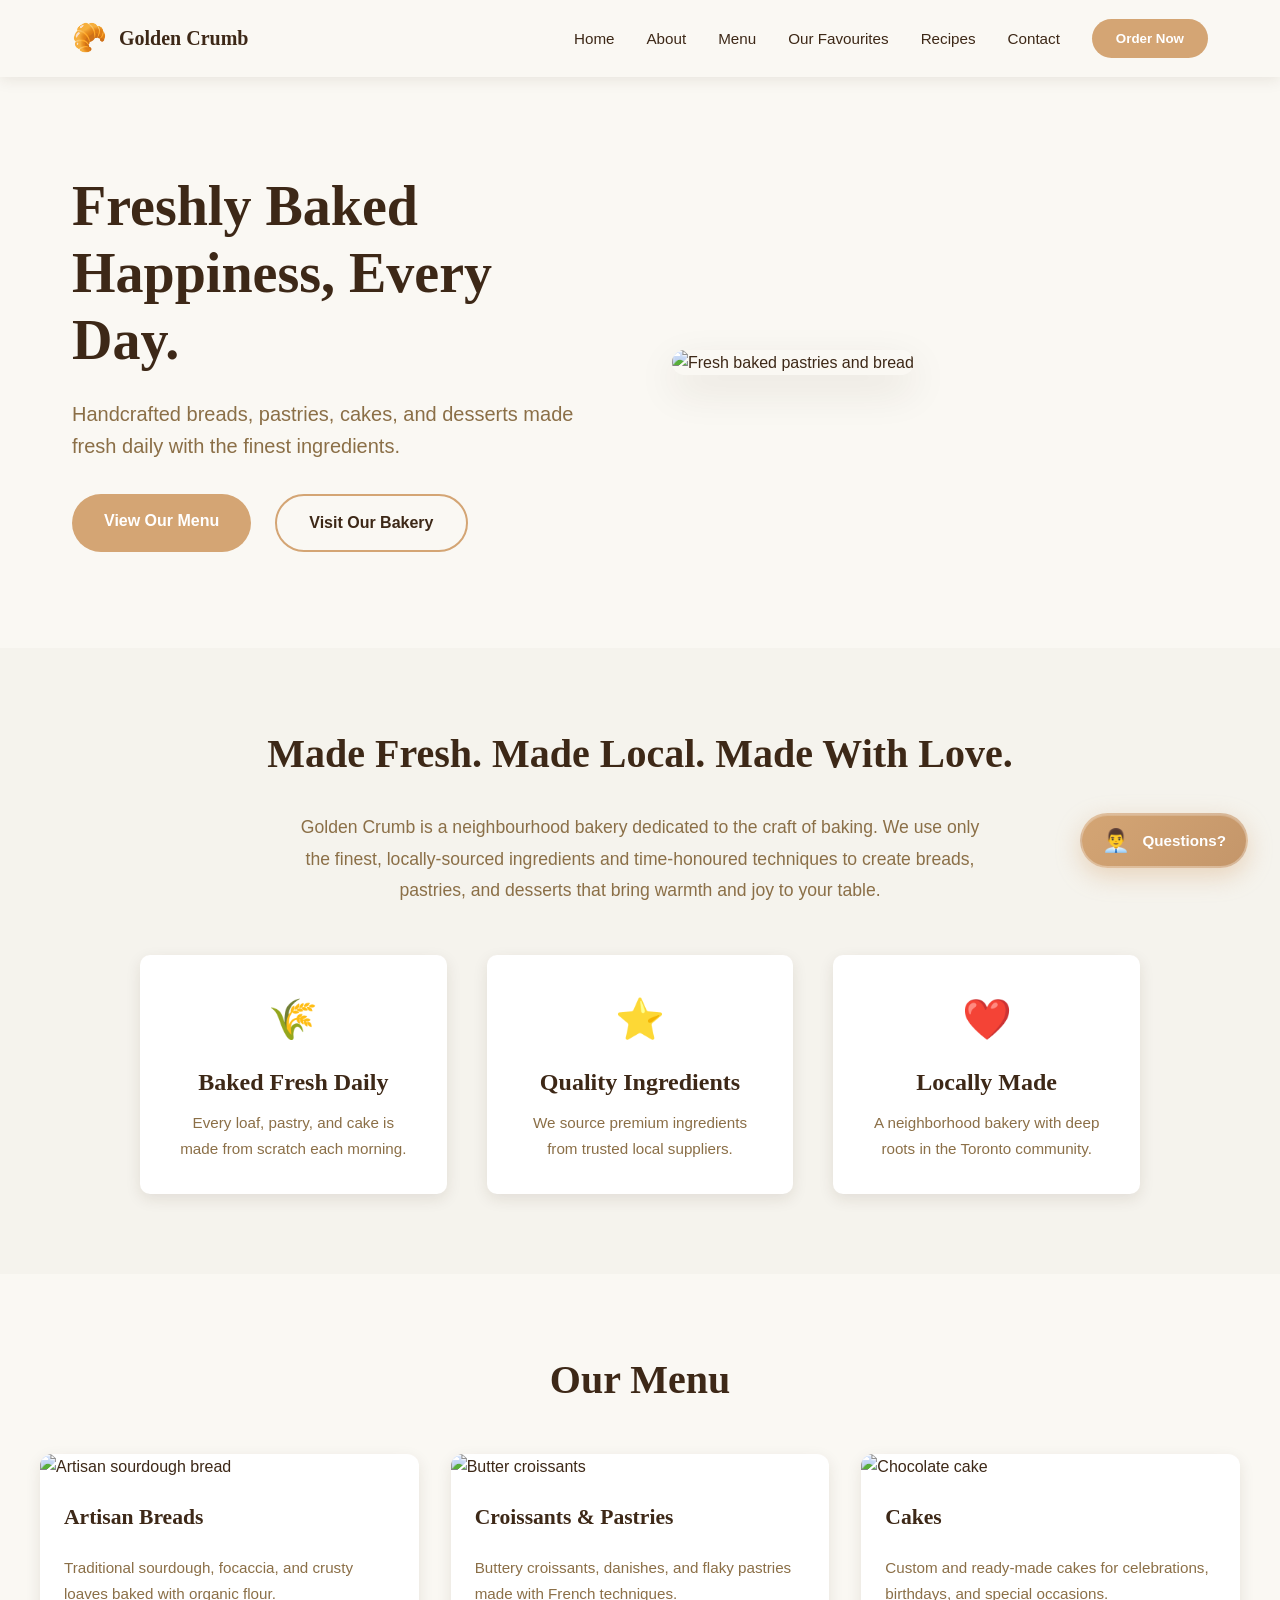
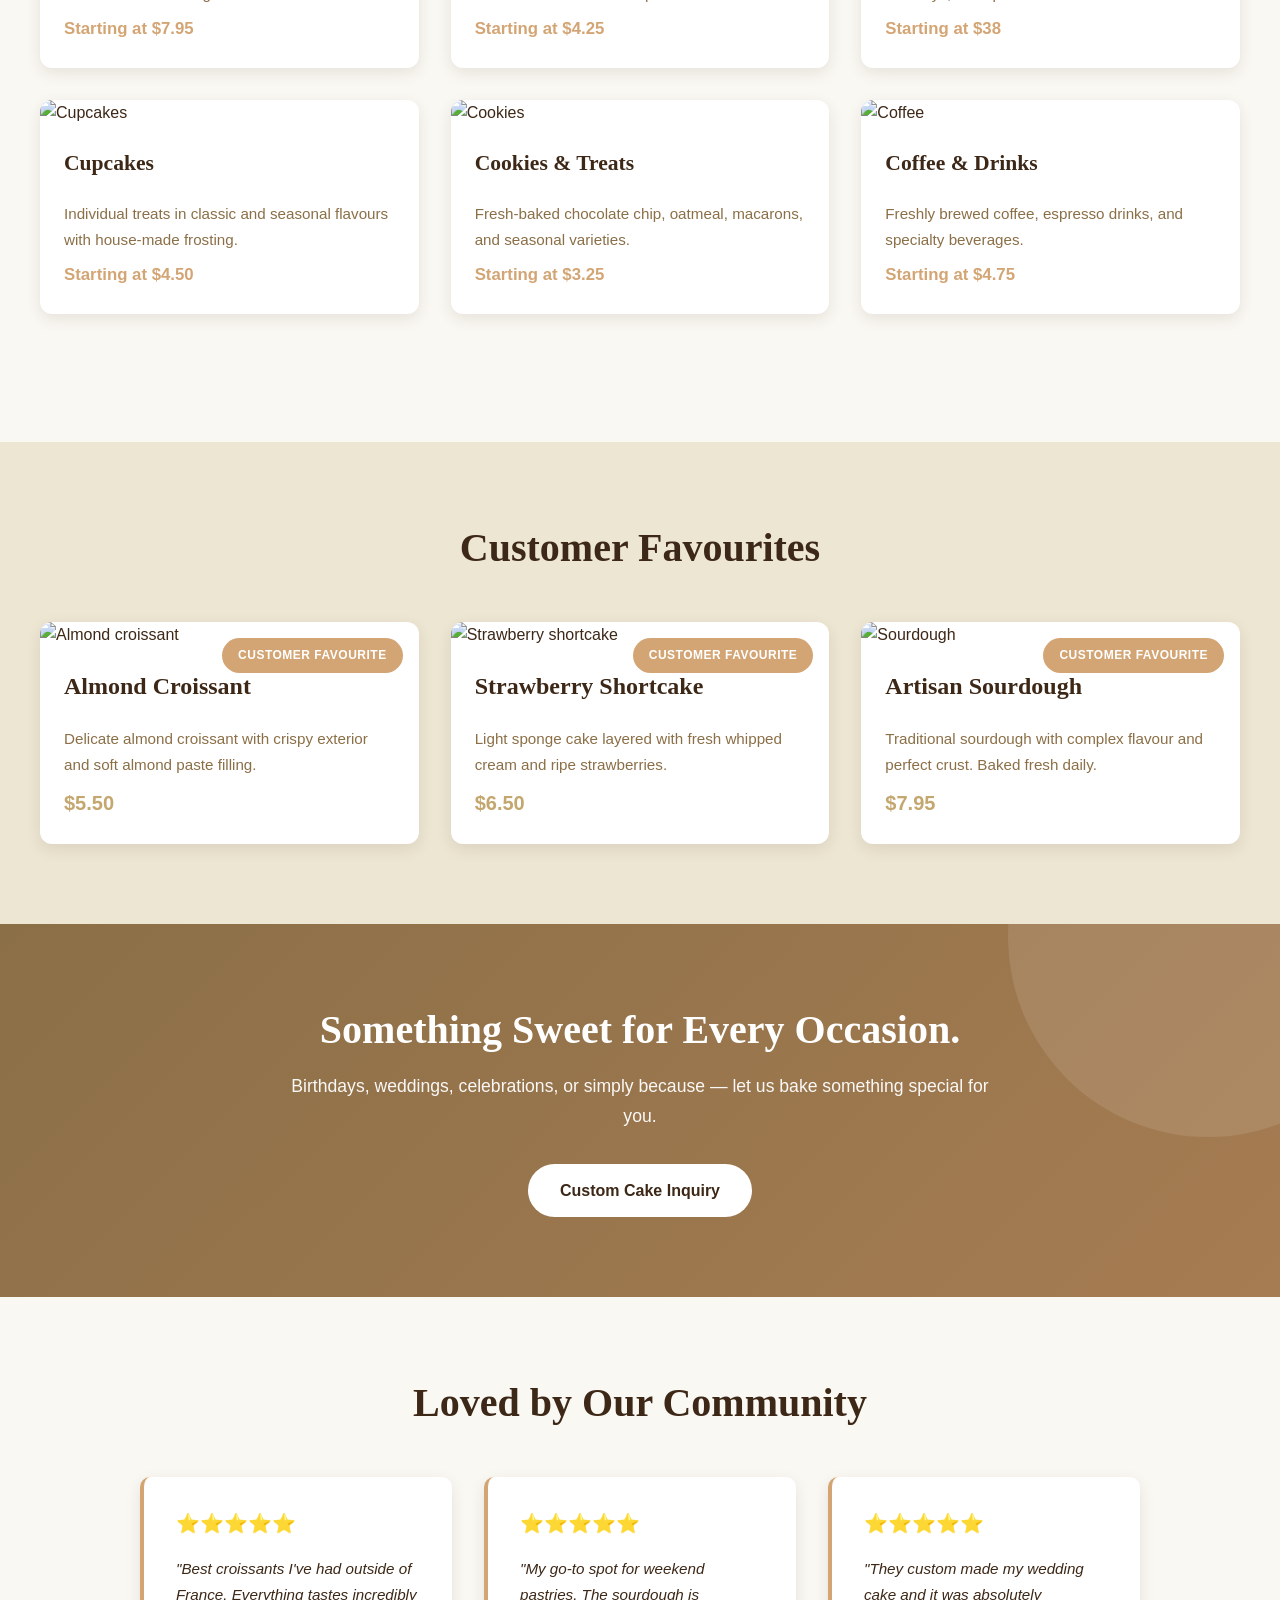
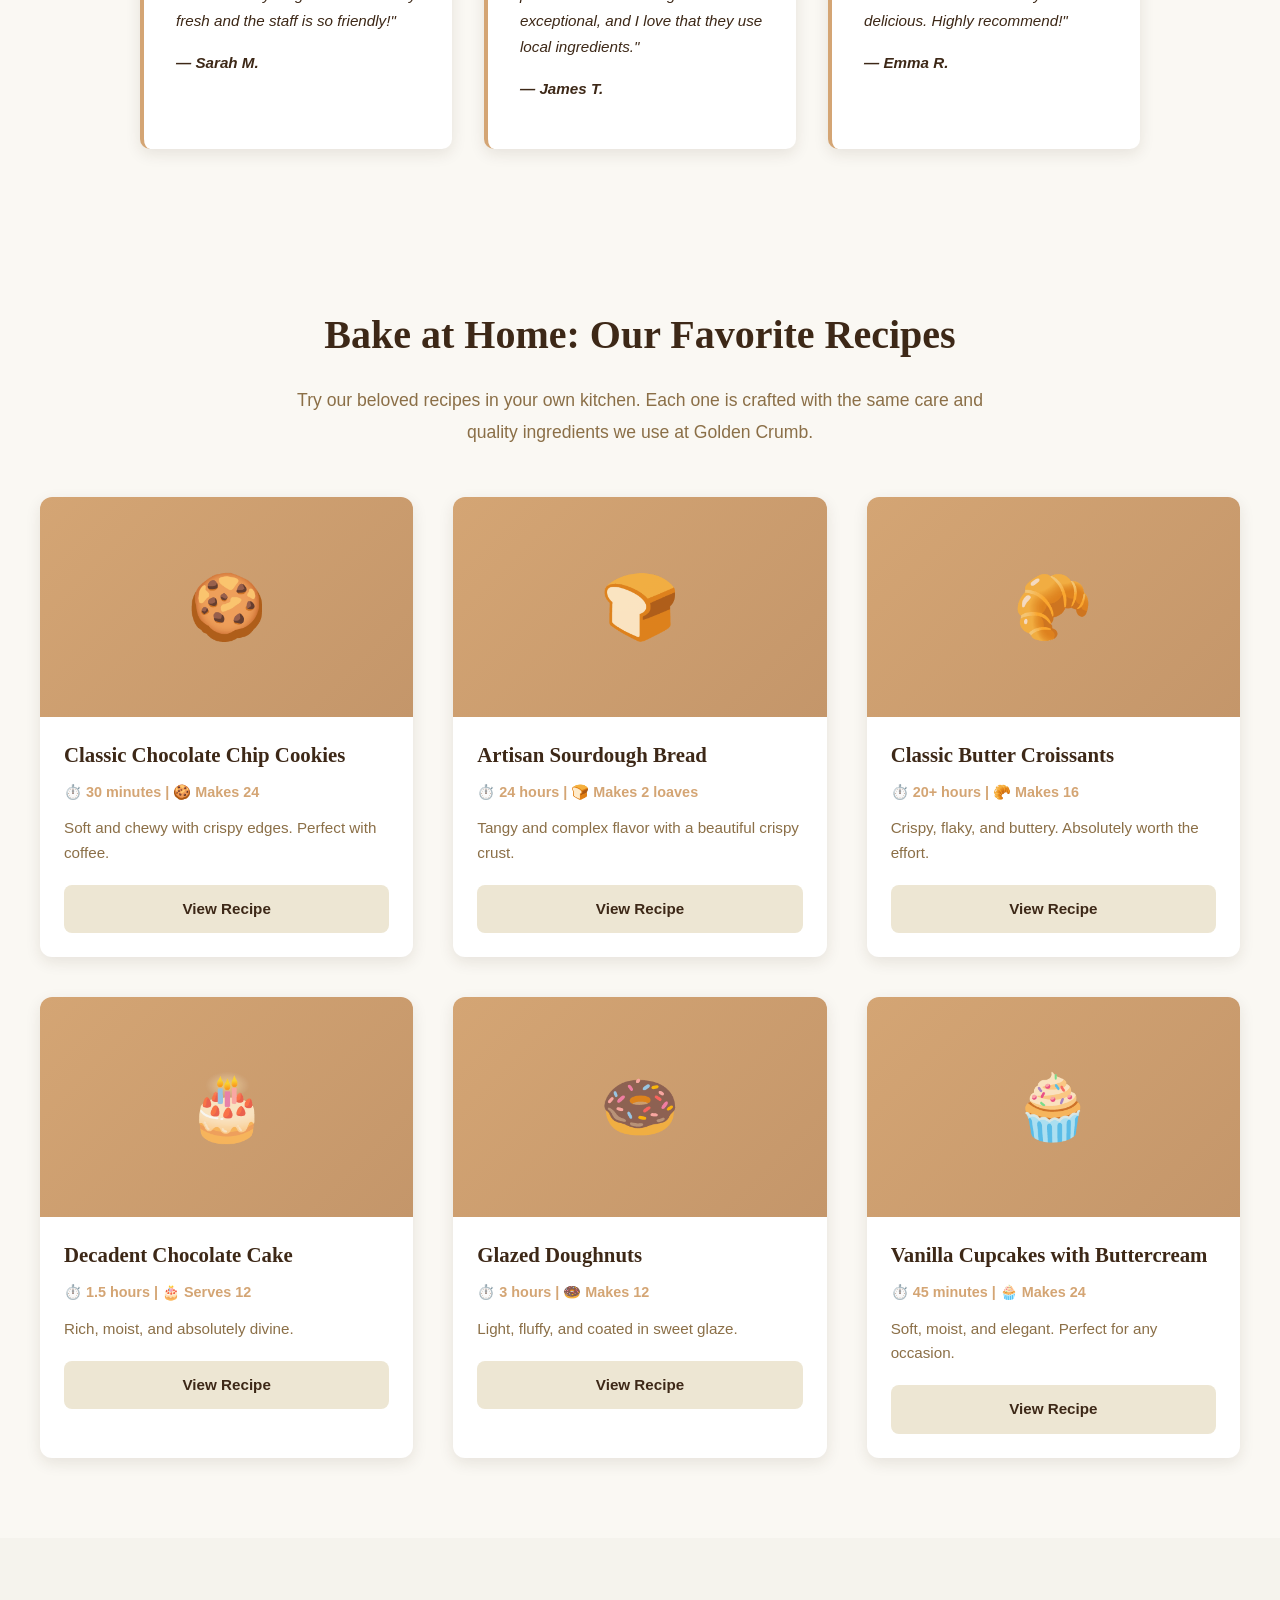
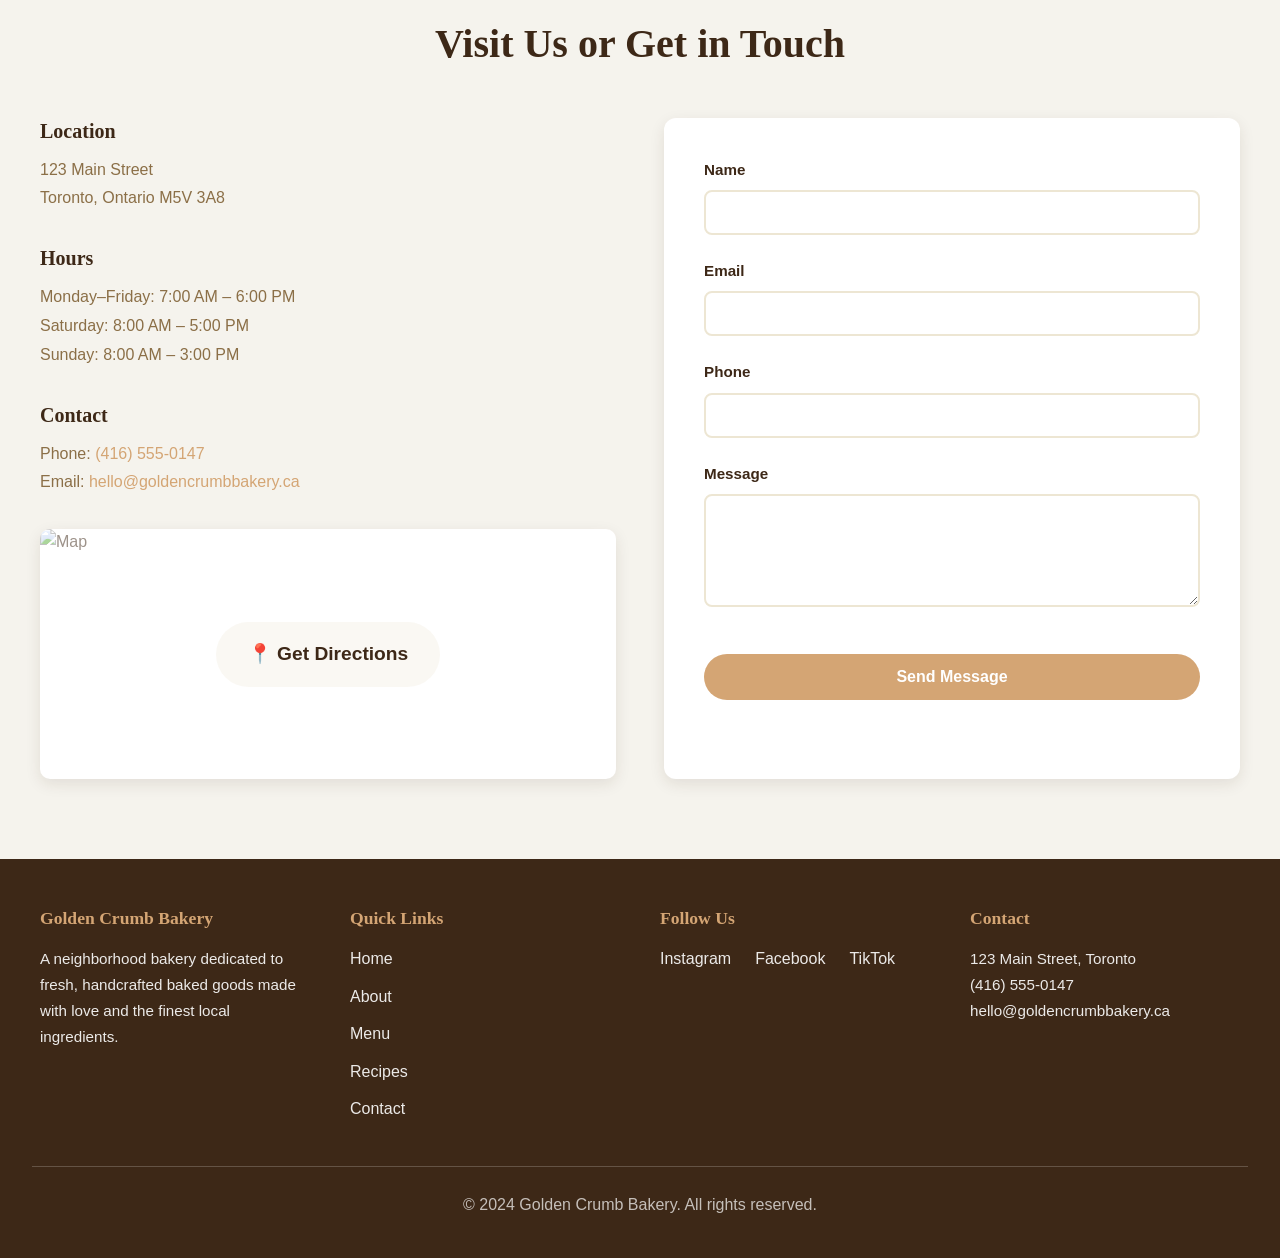
==== commit acb4726d: "Golden Crumb Bakery - Complete site" ====
--- a/index.html
+++ b/index.html
@@ -1,34 +1,567 @@
-<!doctype html><html data-build-id="e07adbaaa0" data-git-hash="e07adbaaa0c9aec67720d660b506d901545e5831" data-build-timestamp="1788446058" data-version="1.0.0" data-env="" data-color-version="v2" data-document-variant="full" data-entry-document="app" lang="en" data-theme="claude" data-mode="light" data-density="comfortable" class="cds-root h-screen antialiased scroll-smooth"><head data-ion-ip-country="CA" data-ion-clean-url-hop="" data-ion-served-at="1788451214248"><link rel="preconnect" href="https://assets-proxy.anthropic.com" crossorigin><link rel="dns-prefetch" href="https://assets-proxy.anthropic.com"><meta charset="UTF-8"><meta name="i18n-catalogs" data-i18n-catalogs="de-DE:d081586abe16.cc8d8be69726.939e0e27cc37,fr-FR:b6725fb03728.66d443695f63.e9b45c447fa2,ko-KR:f24bf9e4aa7c.f733b8b27304.fe9838ab4548,ja-JP:26cdcb24ea3b.d3028aaf1192.cea20abac33d,es-419:eb4672d856a6.1036cd36b6cb.54489151766b,es-ES:b55e33d81bc9.586ab8fabb6b.86f93d5f79b5,it-IT:80a6a86147ce.88bc0f418983.70883015960b,hi-IN:3755d38c0194.1b38bdf89f29.aa86729a8e11,pt-BR:a194486ed10f.7b0eb473e58a.5dba877d0137,id-ID:a10a19fe06c7.fac901cead11.a20a9184b3ae"><meta name="viewport" content="width=device-width,initial-scale=1,viewport-fit=cover,interactive-widget=resizes-content"><title data-react-fallback>Claude</title><meta data-react-fallback name="description" content="Claude is Anthropic's AI, built for problem solvers. Tackle complex challenges, analyze data, write code, and think through your hardest work."><meta name="apple-itunes-app" content="app-id=6473753684"><meta property="og:type" content="website"><meta property="og:site_name" content="Claude"><meta property="og:image" content="https://claude.ai/images/claude_ogimage.png"><meta property="og:image:width" content="1200"><meta property="og:image:height" content="630"><meta name="twitter:card" content="summary_large_image"><link rel="icon" type="image/svg+xml" href="https://assets-proxy.anthropic.com/claude-ai/v2/assets/v1/cd02a42d9-Vq_H3mgS.svg"><link rel="shortcut icon" href="/favicon.ico"><link rel="apple-touch-icon" href="https://assets-proxy.anthropic.com/claude-ai/v2/assets/v1/c129d018a-0ZbJsTbu.png"><link rel="apple-touch-startup-image" href="/images/claude_app_icon.png"><link rel="manifest" href="/manifest.json"><meta name="mobile-web-app-capable" content="yes"><link rel="preload" href="https://assets-proxy.anthropic.com/claude-ai/v2/assets/v1/cc27851ad-DDVos-BJ.woff2" as="font" type="font/woff2" crossorigin><link rel="preload" href="https://assets-proxy.anthropic.com/claude-ai/v2/assets/v1/c66fc489e-2VcCjn5t.woff2" as="font" type="font/woff2" crossorigin><style>html.cds-root{--cds-page-bg:var(--cds-surface-1)}</style><style>body{counter-reset:katexEqnNo mmlEqnNo}</style><script nonce="B4PL2x7VNZ+oWgmWaqcrNg==">void 0===globalThis.process&&(globalThis.process={env:{},cwd:function(){return"/"}}),void 0===globalThis.global&&(globalThis.global=globalThis),"function"!=typeof URL.parse&&(URL.parse=function(t,e){try{return new URL(t,e)}catch(t){return null}}),"function"!=typeof URL.canParse&&(URL.canParse=function(t,e){try{return new URL(t,e),!0}catch(t){return!1}}),function(){function t(t){if("symbol"!=typeof Symbol[t])try{Object.defineProperty(Symbol,t,{value:Symbol.for("Symbol."+t)})}catch(t){}}t("dispose"),t("asyncDispose")}(),function(){var t=Array.prototype.slice;function e(t,e){if("function"!=typeof Array.prototype[t])try{Object.defineProperty(Array.prototype,t,{value:e,writable:!0,configurable:!0})}catch(t){}}e("toSorted",function(e){return t.call(this).sort(e)}),e("toReversed",function(){return t.call(this).reverse()}),e("toSpliced",function(){var e=t.call(this);return e.splice.apply(e,arguments),e})}();try{var desktopBootPlaceholder=globalThis.desktopBootFeatures&&globalThis.desktopBootFeatures.bootPlaceholder;desktopBootPlaceholder&&"supported"===desktopBootPlaceholder.status&&(document.documentElement.setAttribute("data-desktop-boot-placeholder",""),setTimeout(function(){var t=document.documentElement;if(!t.hasAttribute("data-boot-ui-ready")){if(t.hasAttribute("data-boot-ui-hold")){t.setAttribute("data-boot-ui-revealing","");var e=document.body,o=function(t){return t.target===e&&"opacity"===t.propertyName},r=function(){clearTimeout(i),e&&(e.removeEventListener("transitionstart",n),e.removeEventListener("transitionend",a)),t.removeAttribute("data-boot-ui-revealing")},n=function(t){o(t)&&(clearTimeout(i),i=setTimeout(r,2e3))},a=function(t){o(t)&&r()},i=setTimeout(r,2e3);e&&(e.addEventListener("transitionstart",n),e.addEventListener("transitionend",a))}t.setAttribute("data-boot-ui-ready","timeout")}},1e4))}catch(t){}</script><style>html[data-desktop-boot-placeholder]:not([data-boot-ui-ready]) [data-boot-surface],html[data-desktop-boot-placeholder]:not([data-boot-ui-ready]):not(
-[data-boot-standalone]
-) body{background:0 0!important}html[data-desktop-boot-placeholder]:not([data-boot-ui-ready]) [data-page-loading]{visibility:hidden}html[data-desktop-boot-placeholder][data-boot-ui-hold]:not(
-[data-boot-ui-ready]
-) body{opacity:0!important;pointer-events:none!important}@media (prefers-reduced-motion:no-preference){html[data-desktop-boot-placeholder][data-boot-ui-revealing]:not(
-[data-reduce-motion=true]
-) body{transition:opacity var(--cds-dur-base, 200ms) var(--cds-ease-out, ease-out),background-color 0s var(--cds-dur-base, 200ms)}}</style><script nonce="B4PL2x7VNZ+oWgmWaqcrNg==">"use strict";(()=>{try{performance.mark("claude:head_scripts_start")}catch{}try{if(document.head.hasAttribute("data-ion-clean-url-hop")){let a=location.pathname;try{a=decodeURIComponent(a)}catch{}a=a.replace(/[\x00-\x1f\x7f]/g,"").toLowerCase().replace(/\/{2,}/g,"/").replace(/\/+$/,"");let t=location.hash.slice(1),e="/magic-link"===a?"__ml_handoff":"/appeal-status"===a?"__as_handoff":null;if(null!==e&&""!==t){sessionStorage.setItem(e,JSON.stringify({hash:t,at:Date.now()})),window.__ml_hop_pending=!0;let a=location.origin+location.pathname+location.search;history.replaceState(null,"",a),location.replace(a)}}}catch{try{window.__ml_hop_pending=!1}catch{}}})()</script><script nonce="B4PL2x7VNZ+oWgmWaqcrNg==">"use strict";(()=>{var e="claude:stale_entry_reload";try{let t=document.head.dataset,r=Number(t.ionServedAt),a=Date.now(),n=a-r;if("revalidate"===t.ionEntryCache&&r>0&&n>864e5&&"back_forward"===function(){let e=performance.getEntriesByType?.("navigation")[0]?.type;if("string"==typeof e&&""!==e)return e;switch(performance.navigation?.type){case 0:return"navigate";case 1:return"reload";case 2:return"back_forward";default:return null}}()&&!function(t,r){try{let a=JSON.parse(sessionStorage.getItem(e)??"null");return"object"==typeof a&&null!==a&&a.href===r&&t-a.at<1e4}catch{return!1}}(a,location.href)){try{sessionStorage.setItem(e,JSON.stringify({servedAt:r,ageMs:n,at:a,href:location.href}))}catch{}window.stop(),location.reload()}}catch{}})()</script><script nonce="B4PL2x7VNZ+oWgmWaqcrNg==">"use strict";(()=>{function e(e){let r=e+"=";for(let e of document.cookie.split(";")){let t=e.trim();if(t.startsWith(r))try{return decodeURIComponent(t.slice(r.length))}catch{return}}}function r(){return e("sessionKeyLC")||e("sessionKeyV3LC")||void 0}!function(){let e={resolve:null};try{performance.mark?.("rq_cache:preload_start");let t="keyval-store",o="keyval",n="react-query-cache",a="store:chat-draft:chorus-unified-composer",c="__PRELOADED_CHAT_DRAFT_READS__",s="__PRELOADED_CHAT_DRAFT_READS_MARKER__",l="__PRELOADED_CHAT_DRAFT_READS_PLANTED_AT__",i="__PRELOADED_CHAT_DRAFT_READS_SIGNAL__",_="chat-draft-write-signal",d=window.location.pathname,u=r();if(("/new"===d||"/"===d)&&u){let r=window;r[s]=u,r[l]=Date.now();try{r[i]=localStorage.getItem(_)}catch{}r[c]={[a]:new Promise(r=>{e.resolve=r})}}let v=new Promise(r=>{let c=e=>{r(e);try{performance.mark?.("rq_cache:preload_settled")}catch{}};if(!window.indexedDB)return e.resolve?.(void 0),void c(void 0);let s=indexedDB.open(t);s.onupgradeneeded=()=>{s.transaction?.abort()},s.onerror=()=>{e.resolve?.(void 0),c(void 0)},s.onsuccess=()=>{let r=s.result;if(!r.objectStoreNames.contains(o))return r.close(),indexedDB.deleteDatabase(t),e.resolve?.(void 0),void c(void 0);try{let t=r.transaction(o,"readonly").objectStore(o),s=e.resolve;if(s){let e=t.get(a);e.onerror=e=>{e.preventDefault(),s(void 0)},e.onsuccess=()=>s({v:e.result,t:performance.now()})}let l=t.get(n);l.onerror=()=>{r.close(),c(void 0)},l.onsuccess=()=>{r.close(),window.__PRELOADED_IDB_CACHE_RESULT__=l.result,c(l.result)}}catch{r.close(),e.resolve?.(void 0),c(void 0)}}});window.__PRELOADED_IDB_CACHE__=v,v.catch(()=>{e.resolve?.(void 0)}),performance.measure?.("rq_cache:preload_exec",{start:"rq_cache:preload_start"});try{!function(){let e=window,t=/^\/chat\/([0-9a-f]{8}-[0-9a-f]{4}-[0-9a-f]{4}-[0-9a-f]{4}-[0-9a-f]{12})\/?$/i.exec(location.pathname),o=r=>{e.__PRELOADED_CONV_RECORD__=r},n=e=>o({uuid:t?.[1]??"",skipped:e});if(!t)return n("not_chat_path");if(!window.indexedDB)return n("no_indexeddb");if(!r())return n("no_marker");let a,c=t[1];try{let e=localStorage.getItem("spa:rqCacheRetention"),r=e&&JSON.parse(e)?.conversationStore;if(!(r&&r.days>=1&&r.max>=1))return n("store_off");if(localStorage.getItem("conversation-store:clear-pending"))return n("clear_pending");a=localStorage.getItem("conversation-store:unsaved:"+c)}catch{return n("storage_error")}let s=performance.now();e.__PRELOADED_CONV_RECORD_P__=new Promise(e=>{let r,t=r=>{o({uuid:c,record:r,unsaved:a,readMs:performance.now()-s}),e(null!==r)};try{r=indexedDB.open("claude-conversation-store")}catch{return void t(null)}r.onupgradeneeded=()=>{r.transaction?.abort()},r.onerror=()=>t(null),r.onsuccess=()=>{let e=r.result;if(e.onversionchange=()=>e.close(),!e.objectStoreNames.contains("trees"))return e.close(),void t(null);try{let r=e.transaction("trees","readonly").objectStore("trees").get(c);r.onsuccess=()=>{e.close(),t(r.result??null)},r.onerror=()=>{e.close(),t(null)}}catch{e.close(),t(null)}}})}()}catch{}}catch{e.resolve?.(void 0)}}()})()</script><script nonce="B4PL2x7VNZ+oWgmWaqcrNg==">"use strict";(()=>{function t(t){let e=t+"=";for(let t of document.cookie.split(";")){let a=t.trim();if(a.startsWith(e))try{return decodeURIComponent(a.slice(e.length))}catch{return}}}try{let e=document.head.dataset.ionDefaultRouteHint;"/"===location.pathname&&(t("sessionKeyLC")||t("sessionKeyV3LC"))&&(""!==location.hash||!/^(?:[?&](?:redirect=claude\.com|via|utm_\w*|gclid|gbraid|wbraid|fbclid|ttclid|rdt_cid)(?:=[^?&]*)?)*$/.test(location.search)||!e||"new_chat"===e)&&(history.replaceState(history.state,"","/new"+location.search+location.hash),"/new"===location.pathname&&performance.mark?.("claude:root_path_rewritten"))}catch{}})()</script><script nonce="B4PL2x7VNZ+oWgmWaqcrNg==">"use strict";(()=>{function t(t){let e=t+"=";for(let t of document.cookie.split(";")){let n=t.trim();if(n.startsWith(e))try{return decodeURIComponent(n.slice(e.length))}catch{return}}}function e(t){if(0===t.length)return t;let e=t.replace(/[^\x20-\x7E]/g,"").trim();return e.length>0?e:"invalid"}var n=/^[0-9a-f]{8}-[0-9a-f]{4}-[0-9a-f]{4}-[0-9a-f]{4}-[0-9a-f]{12}$/i,r=/^[a-zA-Z]{2,3}(-[a-zA-Z0-9]{2,8}){0,3}$/;function a(){let t=navigator.userAgent.toLowerCase();return(t.indexOf("claude/")>=0||t.indexOf("claudenest/")>=0||t.indexOf("claudegov/")>=0)&&!!window.claudeAppBindings}var o=/[?&]platform=([^&#]*)/,i=/[?&]appVersion=([^&#]*)/,s=/^[0-9A-Za-z][0-9A-Za-z.+-]{0,63}$/;function c(t,e){let n=e.exec(t);if(null===n)return null;try{return decodeURIComponent(n[1])}catch{return null}}try{if(window.__SKIP_BOOTSTRAP_PRELOAD__)throw new Error;if(function(){if(!window.location.pathname.startsWith("/mobile/mcp-app-runtime/"))return!1;let t=c(window.location.search,o);if("ios"!==t&&"android"!==t)return!1;let e=c(window.location.search,i);return null!==e&&s.test(e)}())throw window.__BOOTSTRAP_PRELOAD__={wrapperSkip:!0},new Error;performance.mark?.("bootstrap:preload_start");let{path:l,headers:d,sessionMarker:p}=function(o={}){let i=o.apiPrefix??"/edge-api",s=t("lastActiveOrg"),c=t("sessionKeyLC")||t("sessionKeyV3LC")||void 0,l=!o.skipOrgPath&&c&&s&&n.test(s)?s:void 0,d="?statsig_hashing_algorithm=djb2&growthbook_format=sdk&cache_bust=1"+(a()?"":"&include_system_prompts=false"),p=l?i+"/bootstrap/"+l+"/app_start"+d:i+"/bootstrap"+d,u=function(){let n=document.documentElement.dataset,r={"anthropic-client-sha":n.gitHash??"unknown","anthropic-client-version":n.version??"unknown","anthropic-client-build":n.buildTimestamp??"unknown","anthropic-device-id":e(t("anthropic-device-id")??"unknown"),"anthropic-client-platform":a()?"desktop_app":"web_claude_ai"},o=function(t){let e=t.length>=2&&t.startsWith('"')&&t.endsWith('"')?t.slice(1,-1):t;return/^[a-zA-Z0-9_.-]{1,128}$/.test(e)?e:void 0}(t("ajs_anonymous_id")??"");o&&(r["anthropic-anonymous-id"]=o);let i=t("activitySessionId");return i&&(r["x-activity-session-id"]=e(i)),r}(),h=function(){try{let t=localStorage.getItem("spa:locale");return t&&r.test(t)?t:void 0}catch{return}}();return h&&(u["accept-language"]=h),{path:p,headers:u,sessionMarker:c}}(),u=fetch(l,{credentials:"include",headers:d});window.__BOOTSTRAP_PRELOAD__={promise:u,path:l,sessionMarker:p};let h=t=>performance.mark?.("bootstrap:preload_response",{detail:{ok:t}});u.then(t=>h(t.ok),()=>h(!1)).catch(()=>{}),performance.measure?.("bootstrap:preload_exec",{start:"bootstrap:preload_start"})}catch{}})()</script><meta name="route-inline-scripts-anchor" content=""><script nonce="B4PL2x7VNZ+oWgmWaqcrNg==" data-ion-route-inline-script="chat-tree-preload">"use strict";(()=>{function u(e,n,t={}){let r=new URLSearchParams;return r.append("tree","True"),r.append("rendering_mode","messages"),r.append("render_all_tools","true"),(t.includeInlineComparison??!0)&&r.append("include_inline_comparison","true"),t.consistency&&r.append("consistency",t.consistency),t.returnDanglingHumanMessage&&r.append("return_dangling_human_message","true"),t.cacheKey!==void 0&&r.append("cache_bust",t.cacheKey),`/api/organizations/${e}/chat_conversations/${n}?${r.toString()}`}function c(){if(l)return s;try{if(typeof performance.getEntriesByType!="function")return;let e=performance.getEntriesByType("navigation")[0],n=e!==void 0?e.type==="back_forward":R();return p=n===void 0?void 0:e!==void 0?"entry":"legacy",e===void 0&&n!==!0?void 0:(l=!0,s=n?String(Math.round(performance.timeOrigin)):void 0,s)}catch{return}}function f(){return c(),p}function R(){let e=performance.navigation?.type;return e===2?!0:e===0||e===1?!1:void 0}var l=!1,p,s;var w="claudeai.lastChatHost.v1";function g(){try{let e=window.localStorage.getItem(w);return e==="hub"||e==="classic"?e:null}catch{return null}}function o(e){let n=e+"=";for(let t of document.cookie.split(";")){let r=t.trim();if(r.startsWith(n))try{return decodeURIComponent(r.slice(n.length))}catch{return}}}function h(){return o("sessionKeyLC")||o("sessionKeyV3LC")||void 0}function _(e){if(e.length===0)return e;let n=e.replace(/[^\x20-\x7E]/g,"").trim();return n.length>0?n:"invalid"}function E(e){let n=e.length>=2&&e.startsWith('"')&&e.endsWith('"')?e.slice(1,-1):e;return/^[a-zA-Z0-9_.-]{1,128}$/.test(n)?n:void 0}var m=/^[0-9a-f]{8}-[0-9a-f]{4}-[0-9a-f]{4}-[0-9a-f]{4}-[0-9a-f]{12}$/i;function A(){let e=navigator.userAgent.toLowerCase();return(e.indexOf("claude/")>=0||e.indexOf("claudenest/")>=0||e.indexOf("claudegov/")>=0)&&!!window.claudeAppBindings}function y(){let e=document.documentElement.dataset,n={"anthropic-client-sha":e.gitHash??"unknown","anthropic-client-version":e.version??"unknown","anthropic-client-build":e.buildTimestamp??"unknown","anthropic-device-id":_(o("anthropic-device-id")??"unknown"),"anthropic-client-platform":A()?"desktop_app":"web_claude_ai"},t=E(o("ajs_anonymous_id")??"");t&&(n["anthropic-anonymous-id"]=t);let r=o("activitySessionId");return r&&(n["x-activity-session-id"]=_(r)),n}var a=/^\/chat\/([0-9a-fA-F]{8}-[0-9a-fA-F]{4}-[0-9a-fA-F]{4}-[0-9a-fA-F]{4}-[0-9a-fA-F]{12})\/?$/;var T="new-conversation-params-for-navigation",P="__post_login_settle",b=6e4;function k(){let e=a.exec(window.location.pathname);if(!e)return;let n=e[1],t;try{let r=o("lastActiveOrg");t=r&&m.test(r)?r:void 0}catch{t=void 0}return{uuid:n,returnDanglingHumanMessage:O(window.location.search),cookieOrg:t,pendingInlineCreate:S(n)}}function O(e){let n=new URLSearchParams(e).get("allow_dangling_human_message");if(n===null)return!1;let t=n;try{t=JSON.parse(n)}catch{}return t==="1"}function S(e){try{let n=sessionStorage.getItem(T);if(!n)return!1;let t=JSON.parse(n);return t!==null&&typeof t=="object"&&e in t}catch{return!0}}function v(){try{let e=sessionStorage.getItem(P);if(!e)return!1;let n=Number(e);return Number.isFinite(n)&&Math.abs(Date.now()-n)<b}catch{return!0}}function C(){if(!a.test(window.location.pathname))return;let e=k();if(!e||e.pendingInlineCreate||g()==="hub")return;let n=h();if(!e.cookieOrg||!n||v())return;let t=f();return t===void 0?"nav_unknown":{url:u(e.cookieOrg,e.uuid,{consistency:"strong",returnDanglingHumanMessage:e.returnDanglingHumanMessage,cacheKey:c()}),headers:{"Content-Type":"application/json",...y()},sessionMarker:n,navSource:t==="entry"?"l2":"l1"}}try{if(window.__SKIP_CHAT_TREE_PRELOAD__)throw new Error;let e=C();if(e==="nav_unknown")window.__CHAT_TREE_PRELOAD__={outcome:"nav_unknown"};else if(e){performance.mark?.("chat_tree:preload_start");let n=Date.now(),t=fetch(e.url,{credentials:"include",headers:e.headers}),r={promise:t,url:e.url,sessionMarker:e.sessionMarker,dispatchedAt:n,navSource:e.navSource};window.__CHAT_TREE_PRELOAD__=r;let d=i=>performance.mark?.("chat_tree:preload_response",{detail:{ok:i}});t.then(i=>d(i.ok),()=>d(!1)).catch(()=>{})}}catch{}})();</script><script nonce="B4PL2x7VNZ+oWgmWaqcrNg==">"use strict";(()=>{function e(e){return`/api/published_artifacts/${e}`}function t(e){let t=e+"=";for(let e of document.cookie.split(";")){let s=e.trim();if(s.startsWith(t))try{return decodeURIComponent(s.slice(t.length))}catch{return}}}try{let s="([0-9a-fA-F]{8}(?:-[0-9a-fA-F]{4}){3}-[0-9a-fA-F]{12})",n=new RegExp("^/(?:public/artifacts/"+s+"(?:/embed)?|share/"+s+")$").exec(location.pathname),i=n?.[1]?[e(n[1]),e(n[1])+"/meta"]:n?.[2]&&void 0===(t("sessionKeyLC")||t("sessionKeyV3LC")||void 0)?[function(e){return`/api/chat_snapshots/${e}?rendering_mode=messages&render_all_tools=true`}(n[2])]:void 0;if(i){let e={responses:{}};window.__PUBLIC_VIEWER_PRELOAD__=e;for(let t of i)(e.responses[t]=fetch(t,{credentials:"include"})).catch(()=>{})}}catch{}})()</script><script nonce="B4PL2x7VNZ+oWgmWaqcrNg==">"use strict";(()=>{var e="en-US",t=["en-US","de-DE","fr-FR","ko-KR","ja-JP","es-419","es-ES","it-IT","hi-IN","pt-BR","id-ID"];try{if(window.__SKIP_I18N_CATALOG_PRELOAD__)throw new Error;let o=function(){let o=null;try{o=localStorage.getItem("spa:locale")}catch{o=null}return function(o,r=t){let n=new Map;for(let e of r){let t=e.toLowerCase();n.set(t,e);let o=t.split("-")[0];n.has(o)||n.set(o,e)}for(let e of o)if(e){let t=e.toLowerCase(),o=n.get(t);if(void 0!==o)return o;let r=t.split("-")[0],a=r.length?n.get(r):void 0;if(void 0!==a)return a}return e}([o,...navigator.languages])}();if(o===e)throw new Error;performance.mark?.("i18n:catalog_preload_start");let r=function(e){try{if(typeof document<"u"){let t=document.querySelector('meta[name="i18n-catalogs"]')?.dataset.i18nCatalogs||"";for(let o of t.split(",")){let t=/^([\w-]+):([\w-]+)\.([\w-]+)\.([\w-]+)$/.exec(o);if(t&&t[1]===e)return{base:"/i18n/"+e+".json?v="+t[2],dynamic:"/i18n/dynamic/"+e+".json?v="+t[3],overrides:"/i18n/"+e+".overrides.json?v="+t[4]}}}}catch{}let t=encodeURIComponent(e);return{base:"/i18n/"+t+".json",dynamic:"/i18n/dynamic/"+t+".json",overrides:"/i18n/"+t+".overrides.json"}}(o),n={},a={};for(let e of[r.base,r.dynamic,r.overrides]){let t=fetch(e),o=t.then(e=>e.ok?e.json():void 0);o.catch(()=>{}),n[e]=t,a[e]=o}let i={locale:o,responses:n,bodies:a};window.__I18N_CATALOG_PRELOAD__=i,performance.measure?.("i18n:catalog_preload_exec",{start:"i18n:catalog_preload_start"})}catch{}})()</script><script nonce="B4PL2x7VNZ+oWgmWaqcrNg==">"use strict";(()=>{var e="https://assets.claude.ai/videos/login-hero-kt3-still-005fec8b.webp";function t(e){return n(e).replace(/[A-Z]/g,e=>e.toLowerCase())}function n(e){let t=0,n=e.length;for(;t<n&&(" "===e[t]||"\t"===e[t]);)t+=1;for(;n>t&&(" "===e[n-1]||"\t"===e[n-1]);)n-=1;return e.slice(t,n)}function r(e){let t=e+"=";for(let e of document.cookie.split(";")){let n=e.trim();if(n.startsWith(t))try{return decodeURIComponent(n.slice(t.length))}catch{return}}}function o(){return r("sessionKeyLC")||r("sessionKeyV3LC")||void 0}var i="https://js.hcaptcha.com";function c(e,t,n){let r=document.createElement("link");r.rel=e,r.href=t;for(let e in n)r.setAttribute(e,n[e]);document.head.appendChild(r)}function l(){return new URLSearchParams(location.search.slice(1))}function a(e,t){let n=e.getAll(t);if(1!==n.length)return 0===n.length?null:n[0];try{let e=JSON.parse(n[0]),t=Array.isArray(e)?e[0]:e;return"string"==typeof t?t:n[0]}catch{return n[0]}}try{if(!0!==window.__ml_hop_pending){let r=location.pathname;if("/login"!==r||o())"/magic-link"===r&&function(){let e=l();if("desktop_app"===a(e,"client"))return!1;let r=a(e,"continue");if("team_signup"===r||"enterprise_signup"===r)return!0;if(!document.head.hasAttribute("data-ion-pending-login"))return!1;let[o,i]=function(){let e=location.hash.slice(1);if(""!==e)return e;try{let e=sessionStorage.getItem("__ml_handoff");if(null===e)return"";let t=JSON.parse(e);if("string"==typeof t.hash&&"number"==typeof t.at&&Date.now()-t.at<=6e5)return t.hash}catch{}return""}().split(":");if(!o||!i)return!1;let c=function(e){try{let t=Uint8Array.from(atob(e.replace(/-/g,"+").replace(/_/g,"/")),e=>e.charCodeAt(0));return new TextDecoder("utf-8",{fatal:!0,ignoreBOM:!0}).decode(t)}catch{return null}}(i),u=function(){for(let e of document.cookie.split(";")){let t=n(e),r=t.indexOf("=");if(!(r<=0||"__Host-claude-ai-pending-login-email"!==t.slice(0,r)))try{return decodeURIComponent(t.slice(r+1))}catch{return null}}return null}();return null!==c&&null!==u&&t(u)===t(c)}()&&(c("preconnect",i),c("preconnect","https://newassets.hcaptcha.com"));else{let t=/claude(nest|gov)?\/[^ ]/i.test(navigator.userAgent)&&!!window.claudeAppBindings,n=l().get("returnTo")?.includes("/oauth/authorize")??!1;!t&&!n&&(c("preconnect",new URL(e).origin),document.addEventListener("DOMContentLoaded",()=>{try{if(o()||!function(){let e=navigator.connection;return void 0!==e&&"4g"===e.effectiveType&&"number"==typeof e.downlink&&e.downlink>=9&&!0!==e.saveData}())return;c("preload",e,{as:"image",media:"(min-width: 64rem)"})}catch{}},{once:!0})),c("preconnect",i),t||c("preconnect","https://accounts.google.com")}}}catch{}})()</script><script type="module" crossorigin src="https://assets-proxy.anthropic.com/claude-ai/v2/assets/v1/index-U6ejPVWX.js" nonce="B4PL2x7VNZ+oWgmWaqcrNg=="></script><link rel="modulepreload" crossorigin href="https://assets-proxy.anthropic.com/claude-ai/v2/assets/v1/vendor-zod-BlfA0ViS.js"><link rel="modulepreload" crossorigin href="https://assets-proxy.anthropic.com/claude-ai/v2/assets/v1/rolldown-runtime-6etLMTtT.js"><link rel="modulepreload" crossorigin href="https://assets-proxy.anthropic.com/claude-ai/v2/assets/v1/vendor-frame-Dw9NL-ID.js"><link rel="modulepreload" crossorigin href="https://assets-proxy.anthropic.com/claude-ai/v2/assets/v1/preload-helper-DBLagqm7.js"><link rel="modulepreload" crossorigin href="https://assets-proxy.anthropic.com/claude-ai/v2/assets/v1/vendor-datadog-Wu91PdDV.js"><link rel="modulepreload" crossorigin href="https://assets-proxy.anthropic.com/claude-ai/v2/assets/v1/vendor-growthbook-DhoyqjMe.js"><link rel="modulepreload" crossorigin href="https://assets-proxy.anthropic.com/claude-ai/v2/assets/v1/vendor-query-BgLRTVhb.js"><link rel="modulepreload" crossorigin href="https://assets-proxy.anthropic.com/claude-ai/v2/assets/v1/vendor-router-D4g3wY2h.js"><link rel="modulepreload" crossorigin href="https://assets-proxy.anthropic.com/claude-ai/v2/assets/v1/vendor-all-common-0-BqJYmHQW.js"><link rel="modulepreload" crossorigin href="https://assets-proxy.anthropic.com/claude-ai/v2/assets/v1/shared-common-0-ChX8T3FA.js"><link rel="modulepreload" crossorigin href="https://assets-proxy.anthropic.com/claude-ai/v2/assets/v1/shared-frame-DcnVuAUC.js"><link rel="modulepreload" crossorigin href="https://assets-proxy.anthropic.com/claude-ai/v2/assets/v1/vendor-intl-DljDOuyi.js"><link rel="modulepreload" crossorigin href="https://assets-proxy.anthropic.com/claude-ai/v2/assets/v1/shared-common-1-CX5CYqJ0.js"><link rel="modulepreload" crossorigin href="https://assets-proxy.anthropic.com/claude-ai/v2/assets/v1/shared-common-2-C1V6nonC.js"><link rel="modulepreload" crossorigin href="https://assets-proxy.anthropic.com/claude-ai/v2/assets/v1/shared-common-3-Bs_8EbwB.js"><link rel="modulepreload" crossorigin href="https://assets-proxy.anthropic.com/claude-ai/v2/assets/v1/vendor-base-ui-Dqn41AFr.js"><link rel="modulepreload" crossorigin href="https://assets-proxy.anthropic.com/claude-ai/v2/assets/v1/shared-styles-BU7OR1wO.js"><link rel="modulepreload" crossorigin href="https://assets-proxy.anthropic.com/claude-ai/v2/assets/v1/shared-common-4-OnAicIgQ.js"><link rel="modulepreload" crossorigin href="https://assets-proxy.anthropic.com/claude-ai/v2/assets/v1/vendor-motion-BdzJIYyS.js"><link rel="modulepreload" crossorigin href="https://assets-proxy.anthropic.com/claude-ai/v2/assets/v1/shared-common-5-iCte0qMI.js"><link rel="modulepreload" crossorigin href="https://assets-proxy.anthropic.com/claude-ai/v2/assets/v1/vendor-prosemirror-DjIP-K2m.js"><link rel="modulepreload" crossorigin href="https://assets-proxy.anthropic.com/claude-ai/v2/assets/v1/vendor-tiptap-CVWTRysI.js"><link rel="modulepreload" crossorigin href="https://assets-proxy.anthropic.com/claude-ai/v2/assets/v1/vendor-all-0-Dmandjb5.js"><link rel="modulepreload" crossorigin href="https://assets-proxy.anthropic.com/claude-ai/v2/assets/v1/shared-0-3h2h8luC.js"><link rel="modulepreload" crossorigin href="https://assets-proxy.anthropic.com/claude-ai/v2/assets/v1/vendor-utils-c7mmYaco.js"><link rel="modulepreload" crossorigin href="https://assets-proxy.anthropic.com/claude-ai/v2/assets/v1/shared-1-BL9oQpl0.js"><link rel="modulepreload" crossorigin href="https://assets-proxy.anthropic.com/claude-ai/v2/assets/v1/vendor-markdown-DUlswnX5.js"><link rel="modulepreload" crossorigin href="https://assets-proxy.anthropic.com/claude-ai/v2/assets/v1/shared-2-qRh1ctYu.js"><link rel="modulepreload" crossorigin href="https://assets-proxy.anthropic.com/claude-ai/v2/assets/v1/shared-3-BzfvaN6I.js"><link rel="modulepreload" crossorigin href="https://assets-proxy.anthropic.com/claude-ai/v2/assets/v1/vendor-icons-DxlYxdWY.js"><link rel="modulepreload" crossorigin href="https://assets-proxy.anthropic.com/claude-ai/v2/assets/v1/shared-4-BYQz1Is-.js"><link rel="modulepreload" crossorigin href="https://assets-proxy.anthropic.com/claude-ai/v2/assets/v1/shared-5-BMu8kj4k.js"><link rel="modulepreload" crossorigin href="https://assets-proxy.anthropic.com/claude-ai/v2/assets/v1/shared-6-ie8Y9BRk.js"><link rel="modulepreload" crossorigin href="https://assets-proxy.anthropic.com/claude-ai/v2/assets/v1/shared-7-RmB3Y0hl.js"><link rel="modulepreload" crossorigin href="https://assets-proxy.anthropic.com/claude-ai/v2/assets/v1/shared-8-C3FNzNEW.js"><link rel="modulepreload" crossorigin href="https://assets-proxy.anthropic.com/claude-ai/v2/assets/v1/shared-9-C3OKrp3V.js"><link rel="modulepreload" crossorigin href="https://assets-proxy.anthropic.com/claude-ai/v2/assets/v1/shared-10-6dXn3_BE.js"><link rel="modulepreload" crossorigin href="https://assets-proxy.anthropic.com/claude-ai/v2/assets/v1/shared-11-Bq630h9E.js"><link rel="modulepreload" crossorigin href="https://assets-proxy.anthropic.com/claude-ai/v2/assets/v1/shared-12-DDAEj1lk.js"><link rel="modulepreload" crossorigin href="https://assets-proxy.anthropic.com/claude-ai/v2/assets/v1/shared-13-ovL7kqWB.js"><link rel="modulepreload" crossorigin href="https://assets-proxy.anthropic.com/claude-ai/v2/assets/v1/shared-14-D15RDrSr.js"><link rel="modulepreload" crossorigin href="https://assets-proxy.anthropic.com/claude-ai/v2/assets/v1/shared-15-CsFTvG3t.js"><link rel="modulepreload" crossorigin href="https://assets-proxy.anthropic.com/claude-ai/v2/assets/v1/shared-common-6-BnM1utjw.js"><script data-static-composer-sidebar-prepaint nonce="B4PL2x7VNZ+oWgmWaqcrNg==">"use strict";(()=>{var e=200,t=420;function r(r){return Math.min(t,Math.max(e,r))}var i={collapsed:!1,sidebarWidth:288};var a="data-sidebar-chrome";var n=["classic","home"];var d="--prerender-activation-viewport-height",s="data-prerender-headroom-arm";try{if("/new"===window.location.pathname){!function(e){!0===e.prerendering&&e.addEventListener("prerenderingchange",()=>{try{let t=e.documentElement,r=e.createElement("div");r.style.cssText="position:fixed;height:100vh",t.appendChild(r);let i=r.getBoundingClientRect().height;if(r.remove(),!(i>0))return;t.style.setProperty(d,i+"px"),t.setAttribute(s,i>=900?"tall":"short");let a=innerWidth,n=innerHeight,o=()=>{let e=innerHeight-n;(innerWidth!==a||e<0||e>150)&&(t.style.setProperty(d,"100vh"),t.removeAttribute(s),removeEventListener("resize",o))};addEventListener("resize",o),requestAnimationFrame(o)}catch{}},{once:!0})}(document);let e=document.documentElement;e.setAttribute("data-sidebar-chrome-preference","rail");let t=navigator.userAgent;/claude(nest|gov)?\/[^ ]/i.test(t)&&window.claudeAppBindings&&e.setAttribute("data-sidebar-desktop-app","");let o=window.localStorage,l=window.innerWidth,h=function(e){let{collapsed:t,sidebarWidth:a}=function(e){if(null===e)return i;try{let t=JSON.parse(e);if("object"!=typeof t||null===t)return i;let a=t.state;if("object"!=typeof a||null===a)return i;let n=a;return{collapsed:!!n.collapsed,sidebarWidth:"number"==typeof n.sidebarWidth?r(n.sidebarWidth):i.sidebarWidth}}catch{return i}}(e.dframeStoreRaw),n=!t&&e.viewportWidth>700;return{chrome:"rail",showSidebar:n,sidebarWidth:n?a:null}}({dframeStoreRaw:o.getItem("dframe-store"),viewportWidth:l});"1"===o.getItem("app-switcher-wordmark-latch")&&e.setAttribute("data-sidebar-app-switcher","");let u=function(e){return n.includes(e??"")?e:null}(o.getItem("new-page-layout-latch"));null!==u&&"classic"!==u&&e.setAttribute("data-new-page-layout",u),e.setAttribute("data-prepaint-viewport-width",String(l)),e.setAttribute("data-prepaint-viewport-height",String(window.innerHeight)),h.showSidebar?(e.setAttribute(a,h.chrome),null!==h.sidebarWidth&&(e.setAttribute("data-sidebar-width",String(h.sidebarWidth)),e.style.setProperty("--static-sidebar-width",h.sidebarWidth+"px"),e.setAttribute("data-sidebar-wordmark-size",String(function(e){let t=e-16;return t<=196?15:t<=214?17:20}(h.sidebarWidth))))):e.setAttribute(a,"none")}}catch{}})()</script><style data-static-critical-css>@layer properties,cds-card,theme,base,components,utilities;::view-transition-group(chat-image-preview){animation-duration:.35s;animation-timing-function:cubic-bezier(.32,.72,0,1)}::view-transition-image-pair(chat-image-preview){isolation:auto;animation:.35s cubic-bezier(.32,.72,0,1) both vt-image-preview-decoration-in;overflow:clip}::view-transition-old(chat-image-preview),::view-transition-new(chat-image-preview){mix-blend-mode:normal;object-fit:cover;width:100%;height:100%;animation:none}html:not(.vt-image-preview-closing)::view-transition-old(chat-image-preview){display:none}:root[data-dframe] [class*=cursor-zoom-in]:not(:disabled){cursor:zoom-in}@font-face{font-family:anthropic-sans;src:url(https://assets-proxy.anthropic.com/claude-ai/v2/assets/v1/cc27851ad-DDVos-BJ.woff2)format("woff2");font-weight:300 800;font-style:normal;font-display:swap;font-feature-settings:"dlig" 0}@font-face{font-family:anthropic-sans;src:url(https://assets-proxy.anthropic.com/claude-ai/v2/assets/v1/c9d3a3a49-CJtkx3-S.woff2)format("woff2");font-weight:300 800;font-style:italic;font-display:swap;font-feature-settings:"dlig" 0}@font-face{font-family:anthropic-serif;src:url(https://assets-proxy.anthropic.com/claude-ai/v2/assets/v1/c66fc489e-2VcCjn5t.woff2)format("woff2");font-weight:300 800;font-style:normal;font-display:swap}@font-face{font-family:anthropic-serif;src:url(https://assets-proxy.anthropic.com/claude-ai/v2/assets/v1/cc410af59-Dcb-9NUS.woff2)format("woff2");font-weight:300 800;font-style:italic;font-display:swap}@font-face{font-family:Anthropic Serif Fallback Georgia;src:local(Georgia);size-adjust:104.79%;ascent-override:94.71%;descent-override:24.57%;line-gap-override:0%;unicode-range:U+20-7E,U+A0-B4,U+B6-17F,U+2012-2015,U+2018-2022,U+2026,U+2030,U+2032-2034,U+2039-203A,U+2044}@font-face{font-family:Anthropic Serif Fallback Times;src:local(Times New Roman),local(TimesNewRomanPSMT),local(Liberation Serif),local(LiberationSerif);size-adjust:114.99%;ascent-override:86.31%;descent-override:22.39%;line-gap-override:0%;unicode-range:U+20-7E,U+A0-B4,U+B6-17F,U+2012-2015,U+2018-2022,U+2026,U+2030,U+2032-2034,U+2039-203A,U+2044}@font-face{font-family:Anthropic Serif Fallback DejaVu;src:local(DejaVu Serif),local(DejaVuSerif);size-adjust:90.15%;ascent-override:110.1%;descent-override:28.56%;line-gap-override:0%;unicode-range:U+20-7E,U+A0-B4,U+B6-17F,U+2012-2015,U+2018-2022,U+2026,U+2030,U+2032-2034,U+2039-203A,U+2044}@font-face{font-family:Anthropic Serif Fallback Noto;src:local(Noto Serif),local(NotoSerif),local(NotoSerif-Regular);size-adjust:97.12%;ascent-override:102.19%;descent-override:26.51%;line-gap-override:0%;unicode-range:U+20-7E,U+A0-B4,U+B6-17F,U+2012-2015,U+2018-2022,U+2026,U+2030,U+2032-2034,U+2039-203A,U+2044}:root{--font-anthropic-sans:"anthropic-sans", system-ui, "Segoe UI", Roboto, Helvetica, Arial, sans-serif;--font-anthropic-serif:"anthropic-serif", "Anthropic Serif Fallback Georgia", "Anthropic Serif Fallback Times", "Anthropic Serif Fallback DejaVu", "Anthropic Serif Fallback Noto", Georgia, "Arial Hebrew", "Noto Sans Hebrew", "Times New Roman", Times, "PingFang SC", "Microsoft YaHei", "Noto Sans CJK SC", "PingFang TC", "Microsoft JhengHei", "Noto Sans CJK TC", "Hiragino Sans", "Yu Gothic", Meiryo, "Noto Sans CJK JP", "Apple SD Gothic Neo", "Malgun Gothic", "Noto Sans CJK KR", serif}:root:lang(ja){--font-anthropic-serif:"anthropic-serif", "Anthropic Serif Fallback Georgia", "Anthropic Serif Fallback Times", "Anthropic Serif Fallback DejaVu", "Anthropic Serif Fallback Noto", Georgia, "Arial Hebrew", "Noto Sans Hebrew", "Times New Roman", Times, "Hiragino Sans", "Yu Gothic", Meiryo, "Noto Sans CJK JP", "PingFang SC", "Microsoft YaHei", "Noto Sans CJK SC", "PingFang TC", "Microsoft JhengHei", "Noto Sans CJK TC", "Apple SD Gothic Neo", "Malgun Gothic", "Noto Sans CJK KR", serif}:root:lang(ko){--font-anthropic-serif:"anthropic-serif", "Anthropic Serif Fallback Georgia", "Anthropic Serif Fallback Times", "Anthropic Serif Fallback DejaVu", "Anthropic Serif Fallback Noto", Georgia, "Arial Hebrew", "Noto Sans Hebrew", "Times New Roman", Times, "Apple SD Gothic Neo", "Malgun Gothic", "Noto Sans CJK KR", "PingFang SC", "Microsoft YaHei", "Noto Sans CJK SC", "PingFang TC", "Microsoft JhengHei", "Noto Sans CJK TC", "Hiragino Sans", "Yu Gothic", Meiryo, "Noto Sans CJK JP", serif}@layer properties{@supports (((-webkit-hyphens:none)) and (not (margin-trim:inline))) or ((-moz-orient:inline) and (not (color:rgb(from red r g b)))){*,:before,:after,::backdrop{--tw-border-style:solid;--tw-shadow:0 0 #0000;--tw-shadow-color:initial;--tw-inset-shadow:0 0 #0000;--tw-ring-shadow:0 0 #0000;--tw-inset-ring-shadow:0 0 #0000;--tw-ring-offset-shadow:0 0 #0000}}}@layer cds-card{:where(.cds-root [data-cds=Card]:has([data-cds=CardLink])) :where(a,button,input,select,textarea,label,summary,iframe,[role=button],[contenteditable]:not([contenteditable=false]),[tabindex]:not([tabindex^=\-])):where(:not([data-cds=CardLink],[data-cds=CardLink] *)){z-index:1;position:relative}:where(.cds-root [data-cds-row]) :where(a,button,input,select,textarea,label,summary,iframe,[role=button],[contenteditable]:not([contenteditable=false]),[tabindex]:not([tabindex^=\-])):where(:not([data-cds-row-toggle])){z-index:1;position:relative}}@layer theme{:root,:host{--spacing:.25rem;--container-2xl:42rem;--container-7xl:80rem;--radius-lg:.5rem;--default-font-family:var(--cds-font-sans)}}@layer base{*,:after,:before,::backdrop{box-sizing:border-box;border:0 solid;margin:0;padding:0}::file-selector-button{box-sizing:border-box;border:0 solid;margin:0;padding:0}html{-webkit-text-size-adjust:100%;tab-size:4;line-height:1.5;font-family:var(--default-font-family,-apple-system, BlinkMacSystemFont, "Segoe UI", Roboto, "Helvetica Neue", "Noto Sans", Arial, sans-serif, "Apple Color Emoji", "Segoe UI Emoji", "Segoe UI Symbol", "Noto Color Emoji");font-feature-settings:var(--default-font-feature-settings,normal);font-variation-settings:var(--default-font-variation-settings,normal);-webkit-tap-highlight-color:transparent}svg{vertical-align:middle;display:block}textarea{font:inherit;font-feature-settings:inherit;font-variation-settings:inherit;letter-spacing:inherit;color:inherit;opacity:1;background-color:#0000;border-radius:0}::file-selector-button{font:inherit;font-feature-settings:inherit;font-variation-settings:inherit;letter-spacing:inherit;color:inherit;opacity:1;background-color:#0000;border-radius:0}::file-selector-button{margin-inline-end:4px}::placeholder{opacity:1}@supports (not ((-webkit-appearance:-apple-pay-button))) or (contain-intrinsic-size:1px){::placeholder{color:color-mix(in oklab, currentcolor 50%, transparent)}}textarea{resize:vertical}::-webkit-search-decoration{-webkit-appearance:none}::-webkit-date-and-time-value{min-height:1lh;text-align:inherit}::-webkit-datetime-edit{display:inline-flex}::-webkit-datetime-edit-fields-wrapper{padding:0}::-webkit-datetime-edit{padding-block:0}::-webkit-datetime-edit-year-field{padding-block:0}::-webkit-datetime-edit-month-field{padding-block:0}::-webkit-datetime-edit-day-field{padding-block:0}::-webkit-datetime-edit-hour-field{padding-block:0}::-webkit-datetime-edit-minute-field{padding-block:0}::-webkit-datetime-edit-second-field{padding-block:0}::-webkit-datetime-edit-millisecond-field{padding-block:0}::-webkit-datetime-edit-meridiem-field{padding-block:0}::-webkit-calendar-picker-indicator{line-height:1}::file-selector-button{appearance:button}::-webkit-inner-spin-button{height:auto}::-webkit-outer-spin-button{height:auto}:where(.cds-root) :where(button,[role]):where(:disabled,[aria-disabled=true],[data-disabled]){cursor:default}:root{--always-black:0 0% 0%}[data-theme=claude],[data-theme=claude][data-mode=light]{--accent-100:210 70.9% 51.6%;--border-100:30 3.3% 11.8%;--border-300:30 3.3% 11.8%}[data-theme=claude][data-mode=dark]{--accent-100:210 70.9% 51.6%;--border-100:51 16.5% 84.5%;--border-300:51 16.5% 84.5%}@media (prefers-color-scheme:dark){[data-theme=claude]{--accent-100:210 70.9% 51.6%;--border-100:51 16.5% 84.5%;--border-300:51 16.5% 84.5%}}*,:before,:after{border-color:hsl(var(--border-100))}textarea{outline:2px solid hsla(var(--accent-100) / 0%);outline-offset:2px}textarea:not(.hide-focus-ring):focus-visible{outline:2px solid hsl(var(--accent-100));transition:outline .2s!important}svg{flex-shrink:0}html,body{margin:0;padding:0}*{box-sizing:border-box;outline-color:hsl(var(--accent-100));scrollbar-width:thin;scrollbar-color:hsla(var(--border-300) / 35%) transparent}@media (prefers-reduced-motion:reduce){*,:before,:after{animation-duration:.01ms!important;animation-iteration-count:1!important}}[data-mode=light]{color-scheme:light}[data-mode=dark]{color-scheme:dark}:where(a,button,input,label,select,textarea,summary,[contenteditable],[role=button],[role=checkbox],[role=radio],[role=switch],[role=tab]){app-region:no-drag}html:where(.cds-root),html:where(.cds-root):before,html:where(.cds-root):after,:not(html),:not(html):before,:not(html):after{border-color:var(--cds-border)}}@layer components{:where(.prose) th:where(thead:not(:has(~tbody>tr))>tr:last-child>th:first-child):not(:where(.not-prose,[data-not-prose],.not-prose *,[data-not-prose] *)){border-end-start-radius:var(--_prose-noscope) calc(var(--cds-radius,.375rem) - 1px)}:where(.prose) th:where(thead:not(:has(~tbody>tr))>tr:last-child>th:last-child):not(:where(.not-prose,[data-not-prose],.not-prose *,[data-not-prose] *)){border-end-end-radius:var(--_prose-noscope) calc(var(--cds-radius,.375rem) - 1px)}:where(.prose) :is(th,td):where(thead:not(:has(~tbody>tr))>tr:last-child>:is(th,td)):not(:where(.not-prose,[data-not-prose],.not-prose *,[data-not-prose] *)){border-block-end-color:var(--_prose-noscope) transparent}}@layer utilities{.relative{position:relative}.isolate{isolation:isolate}.z-\[1\]{z-index:1}.-m-2{margin:calc(var(--spacing) * -2)}.-mx-2{margin-inline:calc(var(--spacing) * -2)}.mx-auto{margin-inline:auto}.my-3{margin-block:calc(var(--spacing) * 3)}.-me-2\.5{margin-inline-end:calc(var(--spacing) * -2.5)}.me-\[0\.3em\]{margin-inline-end:.3em}.me-\[0\.45em\]{margin-inline-end:.45em}.\!mt-0{margin-top:0!important}.-mt-2{margin-top:calc(var(--spacing) * -2)}.mt-3{margin-top:calc(var(--spacing) * 3)}.mt-4{margin-top:calc(var(--spacing) * 4)}.flex{display:flex}.grid{display:grid}.inline-block{display:inline-block}.size-\[0\.72em\]{width:.72em;height:.72em}.h-full{height:100%}.max-h-96{max-height:calc(var(--spacing) * 96)}.min-h-0{min-height:0}.min-h-\[var\(--cmp-row-h\)\]{min-height:var(--cmp-row-h)}.w-full{width:100%}.max-w-2xl{max-width:var(--container-2xl)}.max-w-7xl{max-width:var(--container-7xl)}.max-w-\[40rem\]{max-width:40rem}.min-w-0{min-width:0}.flex-1{flex:1}.cursor-text{cursor:text}.grid-rows-\[1fr\]{grid-template-rows:1fr}.flex-col{flex-direction:column}.flex-row{flex-direction:row}.flex-wrap{flex-wrap:wrap}.items-center{align-items:center}.justify-start{justify-content:flex-start}.gap-2{gap:calc(var(--spacing) * 2)}.gap-3{gap:calc(var(--spacing) * 3)}.gap-6{gap:calc(var(--spacing) * 6)}.gap-7{gap:calc(var(--spacing) * 7)}.gap-xs{gap:var(--cds-gap-xs)}.gap-y-\[var\(--cmp-gap-y\)\]{row-gap:var(--cmp-gap-y)}.overflow-hidden{overflow:hidden}.overflow-x-auto{overflow-x:auto}.overflow-y-auto{overflow-y:auto}.scroll-smooth{scroll-behavior:smooth}.rounded-composer{border-radius:var(--cds-radius-composer)}.rounded-lg{border-radius:var(--radius-lg)}.border-0\.5{border-style:var(--tw-border-style);border-width:.5px}.border-strong{border-color:var(--cds-border-strong)}.bg-surface-1{background-color:var(--cds-surface-1)}.bg-surface-3{background-color:var(--cds-surface-3)}.p-2{padding:calc(var(--spacing) * 2)}.px-1{padding-inline:var(--spacing)}.px-2{padding-inline:calc(var(--spacing) * 2)}.px-4{padding-inline:calc(var(--spacing) * 4)}.px-\[var\(--cmp-pad-x\)\]{padding-inline:var(--cmp-pad-x)}.py-2{padding-block:calc(var(--spacing) * 2)}.py-\[var\(--cmp-row-py\)\]{padding-block:var(--cmp-row-py)}.pe-2\.5{padding-inline-end:calc(var(--spacing) * 2.5)}.pt-1{padding-top:var(--spacing)}.pt-2{padding-top:calc(var(--spacing) * 2)}.pt-\[calc\(var\(--prerender-activation-viewport-height\,100vh\)\*0\.1\)\]{padding-top:calc(var(--prerender-activation-viewport-height,100vh) * .1)}.pb-2\.5{padding-bottom:calc(var(--spacing) * 2.5)}.pl-\[6px\]{padding-left:6px}.text-center{text-align:center}.font-display{font-family:var(--font-ui-serif);font-variation-settings:"opsz" 48;font-size:2.375rem;font-weight:330;line-height:1.2}.font-sans{font-family:var(--cds-font-sans)}.font-ui-serif{font-family:var(--font-ui-serif)}.text-\[length\:var\(--cmp-type-size\)\]{font-size:var(--cmp-type-size)}.leading-\[var\(--cmp-leading\)\]{--tw-leading:var(--cmp-leading);line-height:var(--cmp-leading)}.font-\[360\]{--tw-font-weight:360;font-weight:360}.\[font-weight\:430\]{font-weight:430}.text-balance{text-wrap:balance}.break-words{overflow-wrap:break-word}.text-primary{color:var(--cds-text-primary)}.antialiased{-webkit-font-smoothing:antialiased;-moz-osx-font-smoothing:grayscale}.shadow-\[0_0\.25rem_1\.25rem_rgb\(0_0_0\/3\.5\%\)\,0_0_0_var\(--cds-ring-hairline\)_hsl\(60_2\%_12\%\/0\.15\)\]{--tw-shadow:0 .25rem 1.25rem var(--tw-shadow-color,#00000009), 0 0 0 var(--cds-ring-hairline) var(--tw-shadow-color,#1f1f1e26);box-shadow:var(--tw-inset-shadow), var(--tw-inset-ring-shadow), var(--tw-ring-offset-shadow), var(--tw-ring-shadow), var(--tw-shadow)}.select-none{-webkit-user-select:none;user-select:none}.\[--cmp-gap-y\:0\.375rem\]{--cmp-gap-y:.375rem}.\[--cmp-leading\:round\(var\(--cmp-type-size\)\*1\.4\,1px\)\]{--cmp-leading:round(var(--cmp-type-size) * 1.4, 1px)}.\[--cmp-pad-x\:0\.5rem\]{--cmp-pad-x:.5rem}.\[--cmp-row-h\:calc\(var\(--cmp-leading\)\+2\*var\(--cmp-row-py\)\)\]{--cmp-row-h:calc(var(--cmp-leading) + 2 * var(--cmp-row-py))}.\[--cmp-row-py\:max\(0px\,\(var\(--cds-h-control\)-var\(--cmp-leading\)\)\/2\)\]{--cmp-row-py:max(0px, (var(--cds-h-control) - var(--cmp-leading)) / 2)}.\[--cmp-type-size\:max\(var\(--cds-font-size-text-entry-floor\,0px\)\,var\(--cmp-font-size\,var\(--cds-font-size-prose\)\)\)\]{--cmp-type-size:max(var(--cds-font-size-text-entry-floor,0px), var(--cmp-font-size,var(--cds-font-size-prose)))}.focus-within\:shadow-\[0_0\.25rem_1\.25rem_rgb\(0_0_0\/7\.5\%\)\,0_0_0_var\(--cds-ring-hairline\)_hsl\(60_2\%_12\%\/0\.3\)\]:focus-within{--tw-shadow:0 .25rem 1.25rem var(--tw-shadow-color,#00000013), 0 0 0 var(--cds-ring-hairline) var(--tw-shadow-color,#1f1f1e4d);box-shadow:var(--tw-inset-shadow), var(--tw-inset-ring-shadow), var(--tw-ring-offset-shadow), var(--tw-ring-shadow), var(--tw-shadow)}@media (hover:hover){.hover\:focus-within\:shadow-\[0_0\.25rem_1\.25rem_rgb\(0_0_0\/7\.5\%\)\,0_0_0_var\(--cds-ring-hairline\)_hsl\(60_2\%_12\%\/0\.3\)\]:hover:focus-within{--tw-shadow:0 .25rem 1.25rem var(--tw-shadow-color,#00000013), 0 0 0 var(--cds-ring-hairline) var(--tw-shadow-color,#1f1f1e4d);box-shadow:var(--tw-inset-shadow), var(--tw-inset-ring-shadow), var(--tw-ring-offset-shadow), var(--tw-ring-shadow), var(--tw-shadow)}}@supports (height:1cap){.supports-\[height\:1cap\]\:size-\[1cap\]{width:1cap;height:1cap}}@media not all and (width>=48rem){.max-md\:pt-4{padding-top:calc(var(--spacing) * 4)}}@media not all and (width>=40rem){.max-sm\:-ms-\[0\.84em\]{margin-inline-start:-.84em}.max-sm\:\!px-1{padding-inline:var(--spacing)!important}.max-sm\:px-\[0\.96em\]{padding-inline:.96em}}@media (width>=40rem){.sm\:pe-\[calc\(\(0\.72em\+0\.45em\)\/2\)\]{padding-inline-end:.585em}@supports (height:1cap){.sm\:supports-\[height\:1cap\]\:pe-\[calc\(\(1cap\+0\.45em\)\/2\)\]{padding-inline-end:calc(.5cap + .225em)}}}@media (width>=48rem){.md\:px-0{padding-inline:0}.md\:px-8{padding-inline:calc(var(--spacing) * 8)}.md\:px-14{padding-inline:calc(var(--spacing) * 14)}.md\:pt-\[calc\(var\(--prerender-activation-viewport-height\,100vh\)\*0\.25\)\]{padding-top:calc(var(--prerender-activation-viewport-height,100vh) * .25)}.md\:pt-\[max\(var\(--prerender-activation-viewport-height\,100vh\)\*0\.28\+0\.56875rem\,12rem\)\]{padding-top:max(var(--prerender-activation-viewport-height,100vh) * .28 + .56875rem, 12rem)}}@media (width>=64rem){.lg\:mt-6{margin-top:calc(var(--spacing) * 6)}}.dark\:\[font-weight\:400\]:where([data-mode=dark],[data-mode=dark] *){font-weight:400}@media (prefers-color-scheme:dark){.dark\:\[font-weight\:400\]:where([data-mode=system],[data-mode=system] *):not(:where([data-mode=system] :is([data-mode=light],[data-mode=dark]),[data-mode=system] :is([data-mode=light],[data-mode=dark]) *)),.dark\:\[font-weight\:400\]:where(.cds-root,.cds-root *):not(:where([data-mode],[data-mode] *)){font-weight:400}}.dark\:shadow-\[0_0\.25rem_1\.25rem_rgb\(0_0_0\/3\.5\%\)\,inset_0_0_0_1px_var\(--cds-border\)\]:where([data-mode=dark],[data-mode=dark] *){--tw-shadow:0 .25rem 1.25rem var(--tw-shadow-color,#00000009), inset 0 0 0 1px var(--tw-shadow-color,var(--cds-border));box-shadow:var(--tw-inset-shadow), var(--tw-inset-ring-shadow), var(--tw-ring-offset-shadow), var(--tw-ring-shadow), var(--tw-shadow)}@media (prefers-color-scheme:dark){.dark\:shadow-\[0_0\.25rem_1\.25rem_rgb\(0_0_0\/3\.5\%\)\,inset_0_0_0_1px_var\(--cds-border\)\]:where([data-mode=system],[data-mode=system] *):not(:where([data-mode=system] :is([data-mode=light],[data-mode=dark]),[data-mode=system] :is([data-mode=light],[data-mode=dark]) *)),.dark\:shadow-\[0_0\.25rem_1\.25rem_rgb\(0_0_0\/3\.5\%\)\,inset_0_0_0_1px_var\(--cds-border\)\]:where(.cds-root,.cds-root *):not(:where([data-mode],[data-mode] *)){--tw-shadow:0 .25rem 1.25rem var(--tw-shadow-color,#00000009), inset 0 0 0 1px var(--tw-shadow-color,var(--cds-border));box-shadow:var(--tw-inset-shadow), var(--tw-inset-ring-shadow), var(--tw-ring-offset-shadow), var(--tw-ring-shadow), var(--tw-shadow)}}.dark\:\[font-variation-settings\:\'wght\'_320\]:where([data-mode=dark],[data-mode=dark] *){font-variation-settings:"wght" 320}@media (prefers-color-scheme:dark){.dark\:\[font-variation-settings\:\'wght\'_320\]:where([data-mode=system],[data-mode=system] *):not(:where([data-mode=system] :is([data-mode=light],[data-mode=dark]),[data-mode=system] :is([data-mode=light],[data-mode=dark]) *)),.dark\:\[font-variation-settings\:\'wght\'_320\]:where(.cds-root,.cds-root *):not(:where([data-mode],[data-mode] *)){font-variation-settings:"wght" 320}}.dark\:\[font-variation-settings\:\'wght\'_400\]:where([data-mode=dark],[data-mode=dark] *){font-variation-settings:"wght" 400}@media (prefers-color-scheme:dark){.dark\:\[font-variation-settings\:\'wght\'_400\]:where([data-mode=system],[data-mode=system] *):not(:where([data-mode=system] :is([data-mode=light],[data-mode=dark]),[data-mode=system] :is([data-mode=light],[data-mode=dark]) *)),.dark\:\[font-variation-settings\:\'wght\'_400\]:where(.cds-root,.cds-root *):not(:where([data-mode],[data-mode] *)){font-variation-settings:"wght" 400}}.dark\:focus-within\:shadow-\[0_0\.25rem_1\.25rem_rgb\(0_0_0\/7\.5\%\)\,inset_0_0_0_1px_var\(--cds-border-strong\)\]:where([data-mode=dark],[data-mode=dark] *):focus-within{--tw-shadow:0 .25rem 1.25rem var(--tw-shadow-color,#00000013), inset 0 0 0 1px var(--tw-shadow-color,var(--cds-border-strong));box-shadow:var(--tw-inset-shadow), var(--tw-inset-ring-shadow), var(--tw-ring-offset-shadow), var(--tw-ring-shadow), var(--tw-shadow)}@media (prefers-color-scheme:dark){.dark\:focus-within\:shadow-\[0_0\.25rem_1\.25rem_rgb\(0_0_0\/7\.5\%\)\,inset_0_0_0_1px_var\(--cds-border-strong\)\]:where([data-mode=system],[data-mode=system] *):not(:where([data-mode=system] :is([data-mode=light],[data-mode=dark]),[data-mode=system] :is([data-mode=light],[data-mode=dark]) *)):focus-within,.dark\:focus-within\:shadow-\[0_0\.25rem_1\.25rem_rgb\(0_0_0\/7\.5\%\)\,inset_0_0_0_1px_var\(--cds-border-strong\)\]:where(.cds-root,.cds-root *):not(:where([data-mode],[data-mode] *)):focus-within{--tw-shadow:0 .25rem 1.25rem var(--tw-shadow-color,#00000013), inset 0 0 0 1px var(--tw-shadow-color,var(--cds-border-strong));box-shadow:var(--tw-inset-shadow), var(--tw-inset-ring-shadow), var(--tw-ring-offset-shadow), var(--tw-ring-shadow), var(--tw-shadow)}}@media (hover:hover){.dark\:hover\:focus-within\:shadow-\[0_0\.25rem_1\.25rem_rgb\(0_0_0\/7\.5\%\)\,inset_0_0_0_1px_var\(--cds-border-strong\)\]:where([data-mode=dark],[data-mode=dark] *):hover:focus-within{--tw-shadow:0 .25rem 1.25rem var(--tw-shadow-color,#00000013), inset 0 0 0 1px var(--tw-shadow-color,var(--cds-border-strong));box-shadow:var(--tw-inset-shadow), var(--tw-inset-ring-shadow), var(--tw-ring-offset-shadow), var(--tw-ring-shadow), var(--tw-shadow)}}@media (prefers-color-scheme:dark){@media (hover:hover){.dark\:hover\:focus-within\:shadow-\[0_0\.25rem_1\.25rem_rgb\(0_0_0\/7\.5\%\)\,inset_0_0_0_1px_var\(--cds-border-strong\)\]:where([data-mode=system],[data-mode=system] *):not(:where([data-mode=system] :is([data-mode=light],[data-mode=dark]),[data-mode=system] :is([data-mode=light],[data-mode=dark]) *)):hover:focus-within,.dark\:hover\:focus-within\:shadow-\[0_0\.25rem_1\.25rem_rgb\(0_0_0\/7\.5\%\)\,inset_0_0_0_1px_var\(--cds-border-strong\)\]:where(.cds-root,.cds-root *):not(:where([data-mode],[data-mode] *)):hover:focus-within{--tw-shadow:0 .25rem 1.25rem var(--tw-shadow-color,#00000013), inset 0 0 0 1px var(--tw-shadow-color,var(--cds-border-strong));box-shadow:var(--tw-inset-shadow), var(--tw-inset-ring-shadow), var(--tw-ring-offset-shadow), var(--tw-ring-shadow), var(--tw-shadow)}}}.comfortable\:-mt-2:where([data-density=comfortable],[data-density=comfortable] *){margin-top:calc(var(--spacing) * -2)}.comfortable\:py-2:where([data-density=comfortable],[data-density=comfortable] *){padding-block:calc(var(--spacing) * 2)}.comfortable\:pt-2:where([data-density=comfortable],[data-density=comfortable] *){padding-top:calc(var(--spacing) * 2)}.comfortable\:pl-\[8px\]:where([data-density=comfortable],[data-density=comfortable] *){padding-left:8px}.comfortable\:\[--cmp-gap-y\:0\.5rem\]:where([data-density=comfortable],[data-density=comfortable] *){--cmp-gap-y:.5rem}.comfortable\:\[--cmp-pad-x\:0\.5rem\]:where([data-density=comfortable],[data-density=comfortable] *){--cmp-pad-x:.5rem}.compact\:-mt-2:where([data-density=compact],[data-density=compact] *){margin-top:calc(var(--spacing) * -2)}.compact\:py-2:where([data-density=compact],[data-density=compact] *){padding-block:calc(var(--spacing) * 2)}.compact\:pt-2:where([data-density=compact],[data-density=compact] *){padding-top:calc(var(--spacing) * 2)}.compact\:pl-\[6px\]:where([data-density=compact],[data-density=compact] *){padding-left:6px}.compact\:\[--cmp-gap-y\:0\.375rem\]:where([data-density=compact],[data-density=compact] *){--cmp-gap-y:.375rem}.compact\:\[--cmp-pad-x\:0\.5rem\]:where([data-density=compact],[data-density=compact] *){--cmp-pad-x:.5rem}.\[\&_svg\]\:scale-\[1\.4\] svg{scale:1.4}.\[\&_svg\]\:scale-\[1\.333\] svg{scale:1.333}@media (hover:hover){.hover\:\[\&\:not\(\:where\(\:has\(button\:hover\,a\:hover\,\[role\=button\]\:hover\,label\:hover\)\)\)\]\:shadow-\[0_0\.25rem_1\.25rem_rgb\(0_0_0\/3\.5\%\)\,0_0_0_var\(--cds-ring-hairline\)_hsl\(60_2\%_12\%\/0\.3\)\]:hover:not(:where(:has(button:hover,a:hover,[role=button]:hover,label:hover))){--tw-shadow:0 .25rem 1.25rem var(--tw-shadow-color,#00000009), 0 0 0 var(--cds-ring-hairline) var(--tw-shadow-color,#1f1f1e4d);box-shadow:var(--tw-inset-shadow), var(--tw-inset-ring-shadow), var(--tw-ring-offset-shadow), var(--tw-ring-shadow), var(--tw-shadow)}.dark\:hover\:\[\&\:not\(\:where\(\:has\(button\:hover\,a\:hover\,\[role\=button\]\:hover\,label\:hover\)\)\)\]\:shadow-\[0_0\.25rem_1\.25rem_rgb\(0_0_0\/3\.5\%\)\,inset_0_0_0_1px_var\(--cds-border-strong\)\]:where([data-mode=dark],[data-mode=dark] *):hover:not(:where(:has(button:hover,a:hover,[role=button]:hover,label:hover))){--tw-shadow:0 .25rem 1.25rem var(--tw-shadow-color,#00000009), inset 0 0 0 1px var(--tw-shadow-color,var(--cds-border-strong));box-shadow:var(--tw-inset-shadow), var(--tw-inset-ring-shadow), var(--tw-ring-offset-shadow), var(--tw-ring-shadow), var(--tw-shadow)}}@media (prefers-color-scheme:dark){@media (hover:hover){.dark\:hover\:\[\&\:not\(\:where\(\:has\(button\:hover\,a\:hover\,\[role\=button\]\:hover\,label\:hover\)\)\)\]\:shadow-\[0_0\.25rem_1\.25rem_rgb\(0_0_0\/3\.5\%\)\,inset_0_0_0_1px_var\(--cds-border-strong\)\]:where([data-mode=system],[data-mode=system] *):not(:where([data-mode=system] :is([data-mode=light],[data-mode=dark]),[data-mode=system] :is([data-mode=light],[data-mode=dark]) *)):hover:not(:where(:has(button:hover,a:hover,[role=button]:hover,label:hover))),.dark\:hover\:\[\&\:not\(\:where\(\:has\(button\:hover\,a\:hover\,\[role\=button\]\:hover\,label\:hover\)\)\)\]\:shadow-\[0_0\.25rem_1\.25rem_rgb\(0_0_0\/3\.5\%\)\,inset_0_0_0_1px_var\(--cds-border-strong\)\]:where(.cds-root,.cds-root *):not(:where([data-mode],[data-mode] *)):hover:not(:where(:has(button:hover,a:hover,[role=button]:hover,label:hover))){--tw-shadow:0 .25rem 1.25rem var(--tw-shadow-color,#00000009), inset 0 0 0 1px var(--tw-shadow-color,var(--cds-border-strong));box-shadow:var(--tw-inset-shadow), var(--tw-inset-ring-shadow), var(--tw-ring-offset-shadow), var(--tw-ring-shadow), var(--tw-shadow)}}}.\[\&\>svg\]\:block>svg{display:block}@media (width>=48rem){@media (height>=900px){html:not([data-prerender-headroom-arm]) .md\:\[\@media\(min-height\:900px\)\]\:\[html\:not\(\[data-prerender-headroom-arm\]\)_\&\]\:pt-\[calc\(var\(--prerender-activation-viewport-height\,100vh\)\*0\.32\+0\.56875rem\)\]{padding-top:calc(var(--prerender-activation-viewport-height,100vh) * .32 + .56875rem)}}html[data-prerender-headroom-arm=tall] .md\:\[html\[data-prerender-headroom-arm\=tall\]_\&\]\:pt-\[calc\(var\(--prerender-activation-viewport-height\,100vh\)\*0\.32\+0\.56875rem\)\]{padding-top:calc(var(--prerender-activation-viewport-height,100vh) * .32 + .56875rem)}}:root{--font-ui:var(--font-anthropic-sans);--font-ui-serif:var(--font-anthropic-serif)}html,body{font-family:var(--font-ui)}[data-theme=claude][data-mode=dark] .font-display{--font-opsz:48;font-variation-settings:"opsz" var(--font-opsz), "wght" 290;font-weight:300}@media (prefers-color-scheme:dark){[data-theme=claude][data-mode=system] .font-display{--font-opsz:48;font-variation-settings:"opsz" var(--font-opsz), "wght" 290;font-weight:300}}.h-screen{height:100dvh}.min-h-screen{min-height:100dvh}}.cds-root{-webkit-font-smoothing:antialiased;-moz-osx-font-smoothing:grayscale}.cds-root{--cds-message-actions-reveal-in-duration:var(--cds-dur-snap);--cds-message-actions-reveal-in-ease:var(--cds-ease-snap);--cds-message-actions-reveal-in-delay:.1s;--cds-message-actions-reveal-scale:none}.cds-root [data-cds-actions-scope]:focus-within [data-cds=MessageActions][data-reveal]:not(:where([data-cds-actions-scope]:not(:focus-within) [data-cds=MessageActions][data-reveal])){opacity:1;transition-duration:var(--cds-message-actions-reveal-in-duration);transition-timing-function:var(--cds-message-actions-reveal-in-ease);transition-delay:0s;scale:none}@starting-style{.cds-root [data-cds-actions-scope]:focus-within [data-cds=MessageActions][data-reveal]:not(:where([data-cds-actions-scope]:not(:focus-within) [data-cds=MessageActions][data-reveal])){opacity:0;scale:var(--cds-message-actions-reveal-scale)}}@media (hover:hover){.cds-root [data-cds-actions-scope]:hover [data-cds=MessageActions][data-reveal]:not(:where([data-cds-actions-scope]:not(:hover) [data-cds=MessageActions][data-reveal])){opacity:1;transition-duration:var(--cds-message-actions-reveal-in-duration);transition-timing-function:var(--cds-message-actions-reveal-in-ease);transition-delay:var(--cds-message-actions-reveal-in-delay);scale:none}@starting-style{.cds-root [data-cds-actions-scope]:hover [data-cds=MessageActions][data-reveal]:not(:where([data-cds-actions-scope]:not(:hover) [data-cds=MessageActions][data-reveal])){opacity:0;scale:var(--cds-message-actions-reveal-scale)}}}@media (pointer:coarse){.cds-root{--cds-font-size-text-entry-floor:16px}.cds-root textarea{font-size:max(var(--cds-font-size-text-entry-floor,0px), var(--cds-font-size-body))}}:root{--cds-radius:.25rem;--cds-border:currentColor;--cds-font-system:ui-sans-serif, system-ui, -apple-system, "Segoe UI", Roboto, sans-serif;--cds-font-sans:var(--cds-font-system);--cds-ease-out:cubic-bezier(0, 0, .2, 1);--cds-black:#000;--cds-clay:#d97757;--cds-font-weight-regular:400}.cds-root{--cds-radius:6px;--cds-radius-composer:12px;--cds-h-control:24px;--cds-gap-xs:6px;--cds-border:var(--cds-alpha-2);--cds-border-strong:var(--cds-alpha-3);--cds-ring-hairline:1px;--cds-font-sans:var(--font-anthropic-sans,var(--cds-font-system)), var(--cds-font-system);--cds-ease-out:cubic-bezier(.165, .84, .44, 1);--cds-ease-snap:cubic-bezier(.32, .72, 0, 1);--cds-dur-snap:.12s;--cds-dur-base:.2s;--cds-clay:#d97757;--cds-gray-0:#fff;--cds-gray-10:#fcfcfb;--cds-gray-20:#f9f9f7;--cds-gray-50:#f0efec;--cds-gray-100:#e1e0d9;--cds-gray-400:#898781;--cds-gray-500:#6d6b67;--cds-gray-800:#20201f;--cds-gray-850:#151515;--cds-gray-900:#0b0b0b;--cds-neutral-400:var(--cds-gray-400);--cds-neutral-800:var(--cds-gray-800);--cds-neutral-900:var(--cds-gray-900);--cds-alpha-2:hsl(from var(--cds-neutral-900) h s l / 10%);--cds-alpha-3:hsl(from var(--cds-neutral-900) h s l / 20%);--cds-surface-0:var(--cds-gray-20);--cds-surface-1:var(--cds-gray-10);--cds-surface-3:var(--cds-gray-0);--cds-text-primary:var(--cds-neutral-900);--cds-text-muted:var(--cds-neutral-400);--cds-font-size-body:13px;--cds-font-size-prose:.875rem;--cds-font-size-heading:14px;--cds-font-weight-regular:400;--cds-leading-heading:18px}[data-mode=dark] .cds-root:not([data-mode=light]):not([data-mode=system]),.cds-root[data-mode=dark]{--cds-neutral-400:var(--cds-gray-500);--cds-neutral-800:var(--cds-gray-100);--cds-neutral-900:var(--cds-gray-0);--cds-surface-0:var(--cds-gray-900);--cds-surface-1:var(--cds-gray-850);--cds-surface-3:var(--cds-gray-800);--cds-text-primary:var(--cds-gray-50);--cds-text-muted:var(--cds-gray-400)}@media (prefers-color-scheme:dark){[data-mode=system] .cds-root:not([data-mode=light]):not([data-mode=dark]),.cds-root[data-mode=system],.cds-root:not([data-mode]):not([data-mode] *){--cds-neutral-400:var(--cds-gray-500);--cds-neutral-800:var(--cds-gray-100);--cds-neutral-900:var(--cds-gray-0);--cds-surface-0:var(--cds-gray-900);--cds-surface-1:var(--cds-gray-850);--cds-surface-3:var(--cds-gray-800);--cds-text-primary:var(--cds-gray-50);--cds-text-muted:var(--cds-gray-400)}}.cds-root[data-density=comfortable]{--cds-radius:8px;--cds-radius-composer:14px;--cds-h-control:32px;--cds-gap-xs:8px;--cds-font-size-body:14px;--cds-font-size-prose:1rem;--cds-font-size-heading:15px;--cds-leading-heading:20px}@media (resolution>=2x){.cds-root{--cds-ring-hairline:.5px}}@media (resolution>=3x){.cds-root{--cds-ring-hairline:calc(1px / 3)}}@media (resolution>=4x){.cds-root{--cds-ring-hairline:calc(1px / 4)}}.cds-root{color-scheme:light}.cds-root[data-mode=dark]{color-scheme:dark}@media (prefers-color-scheme:dark){.cds-root[data-mode=system],.cds-root:not([data-mode]):not([data-mode] *){color-scheme:dark}}:root{--cds-hsl-gray-0:0 0% 100%;--cds-hsl-gray-20:60 14.2857% 97.2549%;--cds-hsl-gray-40:60 11.1111% 94.7059%;--cds-hsl-gray-50:45 11.7647% 93.3333%;--cds-hsl-gray-80:50 11.1111% 89.4118%;--cds-hsl-gray-100:52.5 11.7647% 86.6667%;--cds-hsl-gray-200:55 9.0909% 74.1176%;--cds-hsl-gray-350:48 4.5872% 57.2549%;--cds-hsl-gray-450:42.8571 2.9289% 46.8627%;--cds-hsl-gray-650:40 2.2222% 26.4706%;--cds-hsl-gray-700:60 2.7523% 21.3725%;--cds-hsl-gray-750:60 2.3256% 16.8627%;--cds-hsl-gray-800:60 1.5873% 12.3529%;--cds-hsl-gray-810:60 1.6949% 11.5686%;--cds-hsl-gray-850:0 0% 8.2353%;--cds-hsl-gray-860:0 0% 7.451%;--cds-hsl-gray-870:0 0% 6.6667%;--cds-hsl-gray-890:0 0% 5.098%;--cds-hsl-gray-900:0 0% 4.3137%;--cds-hsl-red-100:0 78.2609% 90.9804%;--cds-hsl-red-200:0 76.8421% 81.3725%;--cds-hsl-red-350:0 71.7514% 65.2941%;--cds-hsl-red-400:.3871 73.4597% 58.6275%;--cds-hsl-red-450:0 61.3169% 52.3529%;--cds-hsl-red-600:0 57.7778% 35.2941%;--cds-hsl-red-750:0 63.6364% 19.4118%;--cds-hsl-yellow-100:39.5294 87.6289% 80.9804%;--cds-hsl-yellow-200:40.8 95.7447% 53.9216%;--cds-hsl-yellow-350:39.7015 100% 39.4118%;--cds-hsl-yellow-400:39.0164 100% 35.8824%;--cds-hsl-yellow-450:38.3133 100% 32.549%;--cds-hsl-yellow-600:36 100% 22.549%;--cds-hsl-yellow-750:33.2308 100% 12.7451%;--cds-hsl-green-100:114.857 45.4545% 84.902%;--cds-hsl-green-200:115.2 47.7707% 69.2157%;--cds-hsl-green-400:120 86.2857% 34.3137%;--cds-hsl-green-450:120 100% 28.8235%;--cds-hsl-green-600:120 100% 19.4118%;--cds-hsl-green-750:117 60.6061% 12.9412%;--cds-hsl-blue-100:212.609 85.1852% 89.4118%;--cds-hsl-blue-200:212.791 79.6296% 78.8235%;--cds-hsl-blue-350:212.466 75.2577% 61.9608%;--cds-hsl-blue-500:213.117 67.5439% 44.7059%;--cds-hsl-blue-600:213.6 72.2543% 33.9216%;--cds-hsl-blue-750:212.593 87.0968% 18.2353%;--cds-hsl-violet-100:247.059 89.4737% 92.549%;--cds-hsl-violet-200:246 75% 84.3137%;--cds-hsl-violet-350:246.6 69.4444% 71.7647%;--cds-hsl-violet-400:247.5 66.6667% 67.0588%;--cds-hsl-violet-450:247.559 67.1958% 62.9412%;--cds-hsl-violet-600:248.807 48.4444% 44.1176%;--cds-hsl-violet-750:248.182 52.381% 24.7059%;--cds-hsl-clay:14.7692 63.1068% 59.6078%;--cds-hsl-clay-emphasized:15.1111 54.2169% 51.1765%;--_brand-clay:var(--cds-hsl-clay);--_brand-clay-emphasized:var(--cds-hsl-clay-emphasized);--_gray-0:var(--cds-hsl-gray-0);--_gray-20:var(--cds-hsl-gray-20);--_gray-40:var(--cds-hsl-gray-40);--_gray-50:var(--cds-hsl-gray-50);--_gray-80:var(--cds-hsl-gray-80);--_gray-100:var(--cds-hsl-gray-100);--_gray-200:var(--cds-hsl-gray-200);--_gray-350:var(--cds-hsl-gray-350);--_gray-450:var(--cds-hsl-gray-450);--_gray-650:var(--cds-hsl-gray-650);--_gray-700:var(--cds-hsl-gray-700);--_gray-750:var(--cds-hsl-gray-750);--_gray-800:var(--cds-hsl-gray-800);--_gray-810:var(--cds-hsl-gray-810);--_gray-850:var(--cds-hsl-gray-850);--_gray-860:var(--cds-hsl-gray-860);--_gray-870:var(--cds-hsl-gray-870);--_gray-890:var(--cds-hsl-gray-890);--_gray-900:var(--cds-hsl-gray-900);--_red-100:var(--cds-hsl-red-100);--_red-200:var(--cds-hsl-red-200);--_red-350:var(--cds-hsl-red-350);--_red-400:var(--cds-hsl-red-400);--_red-450:var(--cds-hsl-red-450);--_red-600:var(--cds-hsl-red-600);--_red-750:var(--cds-hsl-red-750);--_yellow-100:var(--cds-hsl-yellow-100);--_yellow-200:var(--cds-hsl-yellow-200);--_yellow-350:var(--cds-hsl-yellow-350);--_yellow-400:var(--cds-hsl-yellow-400);--_yellow-450:var(--cds-hsl-yellow-450);--_yellow-600:var(--cds-hsl-yellow-600);--_yellow-750:var(--cds-hsl-yellow-750);--_green-100:var(--cds-hsl-green-100);--_green-200:var(--cds-hsl-green-200);--_green-400:var(--cds-hsl-green-400);--_green-450:var(--cds-hsl-green-450);--_green-600:var(--cds-hsl-green-600);--_green-750:var(--cds-hsl-green-750);--_blue-100:var(--cds-hsl-blue-100);--_blue-200:var(--cds-hsl-blue-200);--_blue-350:var(--cds-hsl-blue-350);--_blue-500:var(--cds-hsl-blue-500);--_blue-600:var(--cds-hsl-blue-600);--_blue-750:var(--cds-hsl-blue-750);--_violet-100:var(--cds-hsl-violet-100);--_violet-200:var(--cds-hsl-violet-200);--_violet-350:var(--cds-hsl-violet-350);--_violet-400:var(--cds-hsl-violet-400);--_violet-450:var(--cds-hsl-violet-450);--_violet-600:var(--cds-hsl-violet-600);--_violet-750:var(--cds-hsl-violet-750)}[data-color-version=v2][data-theme=claude],[data-color-version=v2][data-theme=claude][data-mode=light]{--accent-brand:var(--_brand-clay);--accent-000:var(--_blue-600);--accent-100:var(--_blue-500);--accent-200:var(--_blue-500);--accent-900:var(--_blue-100);--accent-pro-000:var(--_violet-600);--accent-pro-100:var(--_violet-450);--accent-pro-200:var(--_violet-450);--accent-pro-900:var(--_violet-100);--bg-000:var(--_gray-0);--bg-100:var(--_gray-20);--bg-200:var(--_gray-40);--bg-300:var(--_gray-50);--bg-400:var(--_gray-80);--bg-500:var(--_gray-80);--brand-000:var(--_brand-clay-emphasized);--brand-100:var(--_brand-clay-emphasized);--brand-200:var(--_brand-clay);--brand-900:var(--always-black);--border-100:var(--_gray-810);--border-200:var(--_gray-810);--border-300:var(--_gray-810);--border-400:var(--_gray-810);--danger-000:var(--_red-600);--danger-100:var(--_red-450);--danger-200:var(--_red-450);--danger-900:var(--_red-100);--pictogram-100:var(--_gray-80);--pictogram-200:var(--_gray-100);--pictogram-300:var(--_gray-0);--pictogram-400:var(--_gray-20);--success-000:var(--_green-600);--success-100:var(--_green-450);--success-200:var(--_green-450);--success-900:var(--_green-100);--text-000:var(--_gray-860);--text-100:var(--_gray-860);--text-200:var(--_gray-700);--text-300:var(--_gray-700);--text-400:var(--_gray-450);--text-500:var(--_gray-450);--warning-000:var(--_yellow-600);--warning-100:var(--_yellow-450);--warning-200:var(--_yellow-450);--warning-900:var(--_yellow-100)}[data-color-version=v2][data-theme=claude][data-mode=dark]{--accent-brand:var(--_brand-clay);--accent-000:var(--_blue-200);--accent-100:var(--_blue-350);--accent-200:var(--_blue-350);--accent-900:var(--_blue-750);--accent-pro-000:var(--_violet-200);--accent-pro-100:var(--_violet-350);--accent-pro-200:var(--_violet-400);--accent-pro-900:var(--_violet-750);--bg-000:var(--_gray-800);--bg-100:var(--_gray-850);--bg-200:var(--_gray-870);--bg-300:var(--_gray-890);--bg-400:var(--_gray-900);--bg-500:var(--_gray-900);--brand-000:var(--_brand-clay-emphasized);--brand-100:var(--_brand-clay);--brand-200:var(--_brand-clay);--brand-900:var(--always-black);--border-100:var(--_gray-100);--border-200:var(--_gray-100);--border-300:var(--_gray-100);--border-400:var(--_gray-100);--danger-000:var(--_red-200);--danger-100:var(--_red-350);--danger-200:var(--_red-400);--danger-900:var(--_red-750);--pictogram-100:var(--_gray-650);--pictogram-200:var(--_gray-700);--pictogram-300:var(--_gray-750);--pictogram-400:var(--_gray-800);--success-000:var(--_green-200);--success-100:var(--_green-400);--success-200:var(--_green-400);--success-900:var(--_green-750);--text-000:var(--_gray-20);--text-100:var(--_gray-20);--text-200:var(--_gray-200);--text-300:var(--_gray-200);--text-400:var(--_gray-350);--text-500:var(--_gray-350);--warning-000:var(--_yellow-200);--warning-100:var(--_yellow-350);--warning-200:var(--_yellow-400);--warning-900:var(--_yellow-750)}@media (prefers-color-scheme:dark){[data-color-version=v2][data-theme=claude]{--accent-brand:var(--_brand-clay);--accent-000:var(--_blue-200);--accent-100:var(--_blue-350);--accent-200:var(--_blue-350);--accent-900:var(--_blue-750);--accent-pro-000:var(--_violet-200);--accent-pro-100:var(--_violet-350);--accent-pro-200:var(--_violet-400);--accent-pro-900:var(--_violet-750);--bg-000:var(--_gray-800);--bg-100:var(--_gray-850);--bg-200:var(--_gray-870);--bg-300:var(--_gray-890);--bg-400:var(--_gray-900);--bg-500:var(--_gray-900);--brand-000:var(--_brand-clay-emphasized);--brand-100:var(--_brand-clay);--brand-200:var(--_brand-clay);--brand-900:var(--always-black);--border-100:var(--_gray-100);--border-200:var(--_gray-100);--border-300:var(--_gray-100);--border-400:var(--_gray-100);--danger-000:var(--_red-200);--danger-100:var(--_red-350);--danger-200:var(--_red-400);--danger-900:var(--_red-750);--pictogram-100:var(--_gray-650);--pictogram-200:var(--_gray-700);--pictogram-300:var(--_gray-750);--pictogram-400:var(--_gray-800);--success-000:var(--_green-200);--success-100:var(--_green-400);--success-200:var(--_green-400);--success-900:var(--_green-750);--text-000:var(--_gray-20);--text-100:var(--_gray-20);--text-200:var(--_gray-200);--text-300:var(--_gray-200);--text-400:var(--_gray-350);--text-500:var(--_gray-350);--warning-000:var(--_yellow-200);--warning-100:var(--_yellow-350);--warning-200:var(--_yellow-400);--warning-900:var(--_yellow-750)}}:root{font-size:calc(100% * env(preferred-text-scale,1))}@supports (font:-apple-system-body) and (-webkit-touch-callout:default){:root{font:-apple-system-body;font-family:var(--font-ui);line-height:1.5}}@property --tw-border-style{syntax:"*";inherits:false;initial-value:solid}@property --tw-shadow{syntax:"*";inherits:false;initial-value:0 0 #0000}@property --tw-shadow-color{syntax:"*";inherits:false}@property --tw-inset-shadow{syntax:"*";inherits:false;initial-value:0 0 #0000}@property --tw-ring-shadow{syntax:"*";inherits:false;initial-value:0 0 #0000}@property --tw-inset-ring-shadow{syntax:"*";inherits:false;initial-value:0 0 #0000}@property --tw-ring-offset-shadow{syntax:"*";inherits:false;initial-value:0 0 #0000}</style></head><body class="bg-surface-1 text-primary font-sans min-h-screen"><script type="application/json" id="static-composer-translations">{"de-DE":{"greeting":"Du bist da!","placeholder":"Wie kann ich dir heute helfen?","aria-label":"Schreiben Sie Ihre Anfrage an Claude"},"fr-FR":{"greeting":"Vous voilà !","placeholder":"Comment puis-je vous aider ?","aria-label":"Écrivez votre invite à Claude."},"ko-KR":{"greeting":"안녕하세요!","placeholder":"오늘 어떤 도움을 드릴까요?","aria-label":"Claude에게 프롬프트를 입력하세요."},"ja-JP":{"greeting":"ようこそ！","placeholder":"本日はどのようなお手伝いをさせていただけますか？","aria-label":"クロードにプロンプトを入力してください"},"es-419":{"greeting":"¡Aquí estás!","placeholder":"¿Cómo puedo ayudarle hoy?","aria-label":"Escriba su mensaje para Claude"},"es-ES":{"greeting":"¡Ya estás aquí!","placeholder":"¿Cómo puedo ayudarle hoy?","aria-label":"Escriba su consulta para Claude"},"it-IT":{"greeting":"Eccoti!","placeholder":"Come posso aiutarti oggi?","aria-label":"Scrivi il tuo prompt per Claude"},"hi-IN":{"greeting":"नमस्ते!","placeholder":"आज मैं आपकी कैसे मदद कर सकता/सकती हूं?","aria-label":"Claude को अपना प्रॉम्प्ट लिखें"},"pt-BR":{"greeting":"Que bom ter você aqui!","placeholder":"Como posso ajudar você hoje?","aria-label":"Escreva as instruções para o Claude"},"id-ID":{"greeting":"Halo, kamu!","placeholder":"Apa yang bisa saya bantu hari ini?","aria-label":"Tulis prompt Anda ke Claude"}}</script><script type="application/ld+json">{
-        "@context": "https://schema.org",
-        "@graph": [
-          {
-            "@type": "WebSite",
-            "name": "Claude",
-            "alternateName": ["Claude.ai", "Claude by Anthropic"],
-            "url": "https://claude.com"
-          },
-          {
-            "@type": "Organization",
-            "name": "Anthropic",
-            "url": "https://www.anthropic.com",
-            "logo": "https://claude.ai/images/claude_ogimage.png",
-            "sameAs": [
-              "https://x.com/AnthropicAI",
-              "https://www.linkedin.com/company/anthropic",
-              "https://www.youtube.com/@anthropic-ai"
-            ]
-          }
-        ]
-      }</script><style id="static-composer-style">#static-composer[hidden]{display:none}#static-composer{position:absolute;z-index:10;isolation:isolate;pointer-events:none;left:0;right:0}#static-composer[data-composer-arm=marlin]{top:3rem;bottom:0}#static-composer[data-composer-arm=marlin]::before{content:"";position:fixed;inset:0;z-index:-1;background:var(--cds-surface-1)}#static-composer:not([hidden]):not([data-composer-arm=marlin]){top:calc(18vh + 8.25rem + var(--new-page-greeting-line-height) * var(--new-page-greeting-font-size));display:flex;justify-content:center;padding-inline:1rem}html[data-sidebar-chrome-preference=rail] #static-composer:not([hidden]):not([data-composer-arm=marlin]){top:3rem;bottom:0;display:block;padding-inline:0}#static-composer[data-composer-arm=marlin],html[data-sidebar-chrome-preference=rail] #static-composer:not([hidden]):not([data-composer-arm=marlin]){overflow-x:hidden;overflow-y:auto;scrollbar-gutter:stable both-edges;scrollbar-width:thin}#static-composer:not([data-composer-arm=marlin]) [data-marlin-classes][data-page-classes=""]:not([id]){display:contents}html:not([data-sidebar-chrome-preference=rail]) #static-composer:not([data-composer-arm=marlin]) #static-composer-greeting-reserve,html:not([data-sidebar-chrome-preference=rail]) #static-composer:not([data-composer-arm=marlin]) [data-page-classes]:not([data-page-classes=""]):not([id]){display:contents}#static-composer[data-composer-arm=marlin] #static-composer-input{min-height:calc(2lh + 2 * var(--cmp-row-py))}#static-composer[data-composer-arm=marlin] #static-composer-input::placeholder{white-space:normal}#static-composer[data-composer-arm=marlin] #static-composer-input:placeholder-shown{max-height:calc(2lh + 2 * var(--cmp-row-py));overflow:hidden}#static-composer{--new-page-greeting-line-height:1.25;--new-page-greeting-font-size:clamp(1.875rem, 1.2rem + 2vw, 2.375rem)}html[data-new-page-layout=home] #static-composer{--new-page-greeting-line-height:1.2;--new-page-greeting-font-size:clamp(1.5rem, 1.15rem + 1vw, 2rem)}#static-composer[data-composer-arm=marlin] #static-composer-greeting-reserve,html[data-sidebar-chrome-preference=rail] #static-composer #static-composer-greeting-reserve{line-height:var(--new-page-greeting-line-height);font-size:var(--new-page-greeting-font-size)}#static-composer-greeting-spark svg{display:block;width:100%;height:100%;fill:var(--cds-clay,#d97757)}@layer theme{#static-composer-greeting-spark:not([hidden]){display:inline-block;width:1em;height:1em}}@media (min-width:1024px){html[data-sidebar-chrome=classic] #static-composer{left:19rem}}@media (min-width:701px){html[data-sidebar-chrome=rail] #static-composer{left:calc(var(--static-sidebar-width,18rem) + 8px)}}html[data-sidebar-chrome-preference=rail][data-sidebar-chrome=none] #static-composer{left:8px}@media (max-width:700px){html[data-sidebar-chrome-preference=rail] #static-composer{left:8px}}html[data-sidebar-chrome-preference=rail][data-sidebar-chrome=none] #static-composer,html[data-sidebar-chrome=rail] #static-composer{right:8px}@media (min-width:1024px){html[data-sidebar-chrome-preference=classic][data-sidebar-chrome=none] #static-composer{left:3.05rem}}#static-composer-box{pointer-events:auto}#static-composer-input{box-sizing:border-box;display:block;width:100%;max-height:24rem;resize:none;border:none;outline:0;background:0 0;color:inherit;font-family:inherit;field-sizing:content;white-space:break-spaces;overflow-wrap:break-word}#static-composer-input::placeholder{color:var(--cds-text-muted)}#static-composer[data-composer-arm=marlin] #static-composer-spacer{height:var(--cds-h-control,32px)}@media (pointer:coarse){#static-composer[data-composer-arm=marlin] #static-composer-input{font-size:max(
-            var(--cds-font-size-text-entry-floor, 0px),
-            var(--cds-font-size-prose, 1rem)
-          )}}#static-composer:not([data-composer-arm=marlin]) #static-composer-box{box-sizing:border-box;width:100%;max-width:calc(42rem - 1rem);margin-inline:0.5rem;border:1px solid transparent;border-radius:20px;background:var(--cds-surface-3);box-shadow:0 .25rem 1.25rem color-mix(in srgb,var(--cds-black) 3.5%,transparent),0 0 0 var(--cds-ring-hairline) color-mix(in srgb,var(--cds-neutral-800) 15%,transparent);padding:.875rem}@media (min-width:48rem){#static-composer:not([data-composer-arm=marlin]) #static-composer-box{max-width:42rem;margin-inline:0}}html[data-sidebar-chrome-preference=rail] #static-composer:not([data-composer-arm=marlin]) #static-composer-box{max-width:none;width:auto}#static-composer:not([data-composer-arm=marlin]) #static-composer-box:focus-within{box-shadow:0 .25rem 1.25rem color-mix(in srgb,var(--cds-black) 7.5%,transparent),0 0 0 var(--cds-ring-hairline) color-mix(in srgb,var(--cds-neutral-800) 30%,transparent)}html[data-mode=dark] #static-composer:not([data-composer-arm=marlin]) #static-composer-box{box-shadow:0 .25rem 1.25rem color-mix(in srgb,var(--cds-black) 3.5%,transparent),inset 0 0 0 1px var(--cds-border)}html[data-mode=dark] #static-composer:not([data-composer-arm=marlin]) #static-composer-box:focus-within{box-shadow:0 .25rem 1.25rem color-mix(in srgb,var(--cds-black) 7.5%,transparent),inset 0 0 0 1px var(--cds-border-strong)}@media (prefers-color-scheme:dark){html[data-mode=system] #static-composer:not([data-composer-arm=marlin]) #static-composer-box{box-shadow:0 .25rem 1.25rem color-mix(in srgb,var(--cds-black) 3.5%,transparent),inset 0 0 0 1px var(--cds-border)}html[data-mode=system] #static-composer:not([data-composer-arm=marlin]) #static-composer-box:focus-within{box-shadow:0 .25rem 1.25rem color-mix(in srgb,var(--cds-black) 7.5%,transparent),inset 0 0 0 1px var(--cds-border-strong)}}#static-composer:not([data-composer-arm=marlin]) #static-composer-input{padding:6px 0 0 6px;min-height:calc(2lh + 6px);font-family:var(--cds-font-sans, inherit);font-size:var(--cds-font-size-heading, 15px);line-height:var(--cds-leading-heading, 20px);font-weight:var(--cds-font-weight-regular,400)}@media (pointer:coarse){#static-composer:not([data-composer-arm=marlin]) #static-composer-input{font-size:max(
-            var(--cds-font-size-text-entry-floor, 0px),
-            var(--cds-font-size-heading, 15px)
-          )}}#static-composer:not([data-composer-arm=marlin]) #static-composer-spacer{height:2.75rem}#static-composer:not([data-mirror-draft-attachment-count]) #static-composer-attachments{display:none}#static-composer-attachment-tiles>*{width:120px;height:120px;min-width:120px}#static-composer[data-mirror-draft-attachment-count="1"] #static-composer-attachment-tiles>:nth-child(n+2),#static-composer[data-mirror-draft-attachment-count="2"] #static-composer-attachment-tiles>:nth-child(n+3),#static-composer[data-mirror-draft-attachment-count="3"] #static-composer-attachment-tiles>:nth-child(n+4),#static-composer[data-mirror-draft-attachment-count="4"] #static-composer-attachment-tiles>:nth-child(n+5),#static-composer[data-mirror-draft-attachment-count="5"] #static-composer-attachment-tiles>:nth-child(n+6){display:none}#static-composer:not([data-composer-arm=marlin]) #static-composer-attachments{margin-bottom:1.5rem}#static-composer:not([data-composer-arm=marlin]) #static-composer-attachment-tiles{display:flex;flex-direction:row;gap:.75rem;overflow-x:auto;padding:.5rem;padding-inline-end:0.625rem;margin:-.5rem;margin-inline-end:-.625rem}#static-sidebar-skeleton{display:none;position:fixed;top:0;bottom:0;left:0;pointer-events:none}@media (min-width:701px){html[data-sidebar-chrome=rail] #static-sidebar-skeleton{display:block;width:var(--static-sidebar-width,18rem);border-right:.5px solid var(--cds-border);background:color-mix(in srgb,var(--cds-surface-0) 50%,var(--cds-surface-1))}}#static-sidebar-skeleton{--static-sidebar-dark-page-share:80%}html[data-mode=dark][data-sidebar-chrome=rail] #static-sidebar-skeleton{background:color-mix(in srgb,var(--cds-surface-1) var(--static-sidebar-dark-page-share),#000)}@media (prefers-color-scheme:dark){html[data-mode=system][data-sidebar-chrome=rail] #static-sidebar-skeleton{background:color-mix(in srgb,var(--cds-surface-1) var(--static-sidebar-dark-page-share),#000)}}@media (min-width:1024px){html[data-sidebar-chrome=classic] #static-sidebar-skeleton{display:block;width:18rem;border-right:.5px solid var(--cds-border);background:var(--cds-surface-1)}}#static-sidebar-wordmark{position:absolute;top:14px;left:1rem;height:20px;width:auto;color:var(--cds-text-primary)}html[data-sidebar-chrome=rail] #static-sidebar-wordmark{top:12px}html[data-sidebar-chrome=rail][data-sidebar-app-switcher] #static-sidebar-wordmark{left:14.875px}#static-sidebar-wordmark-path-serif{display:none}html[data-sidebar-chrome=rail][data-sidebar-app-switcher] #static-sidebar-wordmark-path-brand{display:none}html[data-sidebar-chrome=rail][data-sidebar-app-switcher] #static-sidebar-wordmark-path-serif{display:inline}html[data-sidebar-chrome=rail][data-sidebar-app-switcher][data-sidebar-wordmark-size="17"] #static-sidebar-wordmark{height:17px;top:13.5px;left:15.04375px}html[data-sidebar-chrome=rail][data-sidebar-app-switcher][data-sidebar-wordmark-size="15"] #static-sidebar-wordmark{height:15px;top:14.5px;left:15.15625px}</style><div id="static-composer" hidden><div data-page-classes="mx-auto mt-4 w-full flex-1 px-4 md:px-8 lg:mt-6 max-w-7xl relative !mt-0 flex h-full flex-col items-center gap-6 max-sm:!px-1 md:px-14 pt-[calc(var(--prerender-activation-viewport-height,100vh)*0.1)] md:pt-[calc(var(--prerender-activation-viewport-height,100vh)*0.25)]" data-layout-home-classes="mx-auto mt-4 w-full flex-1 px-4 md:px-8 lg:mt-6 max-w-7xl relative !mt-0 flex h-full flex-col items-center gap-6 max-sm:!px-1 md:px-14 pt-[calc(var(--prerender-activation-viewport-height,100vh)*0.1)] md:pt-[max(var(--prerender-activation-viewport-height,100vh)*0.28+0.56875rem,12rem)] md:[@media(min-height:900px)]:[html:not([data-prerender-headroom-arm])_&]:pt-[calc(var(--prerender-activation-viewport-height,100vh)*0.32+0.56875rem)] md:[html[data-prerender-headroom-arm=tall]_&]:pt-[calc(var(--prerender-activation-viewport-height,100vh)*0.32+0.56875rem)]"><div data-page-classes="my-3 w-full" data-layout-home-classes="mt-3 w-full"><div data-page-classes="mx-auto flex w-full flex-col items-center gap-7 max-md:pt-4 max-w-2xl"><div id="static-composer-greeting-reserve" data-page-classes="text-primary text-balance text-center font-display max-sm:px-[0.96em]" data-layout-home-classes="text-primary text-balance text-center font-ui-serif font-[360] dark:[font-variation-settings:'wght'_320] max-sm:px-[0.96em] sm:pe-[calc((0.72em+0.45em)/2)] sm:supports-[height:1cap]:pe-[calc((1cap+0.45em)/2)]"><span id="static-composer-greeting-spark" aria-hidden="true" hidden data-page-classes="me-[0.3em] inline-block size-[0.72em] supports-[height:1cap]:size-[1cap] [&>svg]:block [&_svg]:scale-[1.333] max-sm:-ms-[0.84em]" data-layout-home-classes="me-[0.45em] inline-block size-[0.72em] supports-[height:1cap]:size-[1cap] [&>svg]:block [&_svg]:scale-[1.4] max-sm:-ms-[0.84em]"><svg viewBox="0 0 100 100" xmlns="http://www.w3.org/2000/svg"><path d="m19.6 66.5 19.7-11 .3-1-.3-.5h-1l-3.3-.2-11.2-.3L14 53l-9.5-.5-2.4-.5L0 49l.2-1.5 2-1.3 2.9.2 6.3.5 9.5.6 6.9.4L38 49.1h1.6l.2-.7-.5-.4-.4-.4L29 41l-10.6-7-5.6-4.1-3-2-1.5-2-.6-4.2 2.7-3 3.7.3.9.2 3.7 2.9 8 6.1L37 36l1.5 1.2.6-.4.1-.3-.7-1.1L33 25l-6-10.4-2.7-4.3-.7-2.6c-.3-1-.4-2-.4-3l3-4.2L28 0l4.2.6L33.8 2l2.6 6 4.1 9.3L47 29.9l2 3.8 1 3.4.3 1h.7v-.5l.5-7.2 1-8.7 1-11.2.3-3.2 1.6-3.8 3-2L61 2.6l2 2.9-.3 1.8-1.1 7.7L59 27.1l-1.5 8.2h.9l1-1.1 4.1-5.4 6.9-8.6 3-3.5L77 13l2.3-1.8h4.3l3.1 4.7-1.4 4.9-4.4 5.6-3.7 4.7-5.3 7.1-3.2 5.7.3.4h.7l12-2.6 6.4-1.1 7.6-1.3 3.5 1.6.4 1.6-1.4 3.4-8.2 2-9.6 2-14.3 3.3-.2.1.2.3 6.4.6 2.8.2h6.8l12.6 1 3.3 2 1.9 2.7-.3 2-5.1 2.6-6.8-1.6-16-3.8-5.4-1.3h-.8v.4l4.6 4.5 8.3 7.5L89 80.1l.5 2.4-1.3 2-1.4-.2-9.2-7-3.6-3-8-6.8h-.5v.7l1.8 2.7 9.8 14.7.5 4.5-.7 1.4-2.6 1-2.7-.6-5.8-8-6-9-4.7-8.2-.5.4-2.9 30.2-1.3 1.5-3 1.2-2.5-2-1.4-3 1.4-6.2 1.6-8 1.3-6.4 1.2-7.9.7-2.6v-.2H49L43 72l-9 12.3-7.2 7.6-1.7.7-3-1.5.3-2.8L24 86l10-12.8 6-7.9 4-4.6-.1-.5h-.3L17.2 77.4l-4.7.6-2-2 .2-3 1-1 8-5.5Z"/></svg></span><span id="static-composer-greeting-text" class="invisible select-none">&#8203;</span></div></div></div><div data-page-classes="isolate mx-auto w-full" data-marlin-classes="max-w-[40rem]" data-classic-classes="max-w-2xl"><div data-page-classes="" data-marlin-classes="px-2 md:px-0"><div id="static-composer-box" data-page-classes="" data-marlin-classes="bg-surface-3 [--cmp-pad-x:0.5rem] compact:[--cmp-pad-x:0.5rem] comfortable:[--cmp-pad-x:0.5rem] relative z-[1] flex w-full min-w-0 flex-col text-primary rounded-composer px-[var(--cmp-pad-x)] py-2 compact:py-2 comfortable:py-2 [--cmp-gap-y:0.375rem] compact:[--cmp-gap-y:0.375rem] comfortable:[--cmp-gap-y:0.5rem] gap-y-[var(--cmp-gap-y)] [--cmp-type-size:max(var(--cds-font-size-text-entry-floor,0px),var(--cmp-font-size,var(--cds-font-size-prose)))] [--cmp-leading:round(var(--cmp-type-size)*1.4,1px)] [--cmp-row-py:max(0px,(var(--cds-h-control)-var(--cmp-leading))/2)] [--cmp-row-h:calc(var(--cmp-leading)+2*var(--cmp-row-py))] shadow-[0_0.25rem_1.25rem_rgb(0_0_0/3.5%),0_0_0_var(--cds-ring-hairline)_hsl(60_2%_12%/0.15)] dark:shadow-[0_0.25rem_1.25rem_rgb(0_0_0/3.5%),inset_0_0_0_1px_var(--cds-border)] hover:[&:not(:where(:has(button:hover,a:hover,[role=button]:hover,label:hover)))]:shadow-[0_0.25rem_1.25rem_rgb(0_0_0/3.5%),0_0_0_var(--cds-ring-hairline)_hsl(60_2%_12%/0.3)] dark:hover:[&:not(:where(:has(button:hover,a:hover,[role=button]:hover,label:hover)))]:shadow-[0_0.25rem_1.25rem_rgb(0_0_0/3.5%),inset_0_0_0_1px_var(--cds-border-strong)] focus-within:shadow-[0_0.25rem_1.25rem_rgb(0_0_0/7.5%),0_0_0_var(--cds-ring-hairline)_hsl(60_2%_12%/0.3)] hover:focus-within:shadow-[0_0.25rem_1.25rem_rgb(0_0_0/7.5%),0_0_0_var(--cds-ring-hairline)_hsl(60_2%_12%/0.3)] dark:focus-within:shadow-[0_0.25rem_1.25rem_rgb(0_0_0/7.5%),inset_0_0_0_1px_var(--cds-border-strong)] dark:hover:focus-within:shadow-[0_0.25rem_1.25rem_rgb(0_0_0/7.5%),inset_0_0_0_1px_var(--cds-border-strong)] cursor-text"><div id="static-composer-attachments" aria-hidden="true" data-page-classes="" data-marlin-classes="-mx-2 grid grid-rows-[1fr] overflow-hidden px-2 -mt-2 pt-2 compact:-mt-2 compact:pt-2 comfortable:-mt-2 comfortable:pt-2"><div data-page-classes="" data-marlin-classes="min-h-0 min-w-0 px-1 pt-1 pb-2.5"><div data-page-classes="" data-marlin-classes="flex w-full flex-wrap gap-xs justify-start"><div data-page-classes="" data-marlin-classes="w-full"><div data-page-classes="" data-marlin-classes="flex flex-col gap-2"><div id="static-composer-attachment-tiles" data-page-classes="" data-marlin-classes="flex flex-row gap-3 overflow-x-auto p-2 pe-2.5 -m-2 -me-2.5"><div class="rounded-lg border-0.5 border-strong bg-surface-1"></div><div class="rounded-lg border-0.5 border-strong bg-surface-1"></div><div class="rounded-lg border-0.5 border-strong bg-surface-1"></div><div class="rounded-lg border-0.5 border-strong bg-surface-1"></div><div class="rounded-lg border-0.5 border-strong bg-surface-1"></div><div class="rounded-lg border-0.5 border-strong bg-surface-1"></div></div></div></div></div></div></div><textarea id="static-composer-input" data-page-classes="" data-marlin-classes="w-full max-h-96 min-h-[var(--cmp-row-h)] overflow-y-auto break-words [--cmp-type-size:max(var(--cds-font-size-text-entry-floor,0px),var(--cmp-font-size,var(--cds-font-size-prose)))] [--cmp-leading:round(var(--cmp-type-size)*1.4,1px)] [--cmp-row-py:max(0px,(var(--cds-h-control)-var(--cmp-leading))/2)] [--cmp-row-h:calc(var(--cmp-leading)+2*var(--cmp-row-py))] py-[var(--cmp-row-py)] text-[length:var(--cmp-type-size)] leading-[var(--cmp-leading)] [font-weight:430] dark:[font-weight:400] dark:[font-variation-settings:'wght'_400] pl-[6px] compact:pl-[6px] comfortable:pl-[8px]" disabled="disabled" rows="1" placeholder="How can I help you today?" aria-label="Write your prompt to Claude" enterkeyhint="enter" dir="auto" autocomplete="off" autocapitalize="sentences" spellcheck="true"></textarea><div id="static-composer-spacer"></div></div></div></div></div><div id="static-sidebar-skeleton" aria-hidden="true"><svg id="static-sidebar-wordmark" viewBox="30 0 82 24" xmlns="http://www.w3.org/2000/svg" fill="currentColor" shape-rendering="geometricPrecision"><path id="static-sidebar-wordmark-path-brand" d="M39.504 21.2643C37.688 21.2643 36.06 20.9003 34.62 20.1723C33.18 19.4443 32.048 18.4163 31.224 17.0883C30.408 15.7603 30 14.2243 30 12.4803C30 10.6563 30.412 9.03233 31.236 7.60833C32.06 6.17633 33.196 5.06833 34.644 4.28433C36.1 3.49233 37.74 3.09633 39.564 3.09633C40.692 3.09633 41.82 3.22033 42.948 3.46833C44.084 3.71633 45.072 4.09633 45.912 4.60833V8.56833H44.832C44.536 7.16833 43.96 6.12433 43.104 5.43633C42.256 4.74833 41.076 4.40433 39.564 4.40433C38.164 4.40433 36.996 4.73233 36.06 5.38833C35.132 6.03633 34.444 6.93633 33.996 8.08833C33.548 9.24033 33.324 10.5643 33.324 12.0603C33.324 13.5483 33.576 14.8883 34.08 16.0803C34.584 17.2723 35.328 18.2163 36.312 18.9123C37.296 19.6003 38.476 19.9443 39.852 19.9443C40.796 19.9443 41.608 19.7483 42.288 19.3563C42.968 18.9643 43.54 18.4363 44.004 17.7723C44.468 17.1003 44.908 16.2803 45.324 15.3123H46.464L45.684 19.6803C44.892 20.2003 43.936 20.5963 42.816 20.8683C41.704 21.1323 40.6 21.2643 39.504 21.2643ZM47.964 21.0003V19.9563C48.356 19.9003 48.668 19.8403 48.9 19.7763C49.14 19.7043 49.332 19.5883 49.476 19.4283C49.628 19.2683 49.704 19.0443 49.704 18.7563V5.83233L47.964 5.08833V4.28433L51.612 2.73633H52.56V18.7563C52.56 19.0523 52.632 19.2803 52.776 19.4403C52.928 19.6003 53.12 19.7123 53.352 19.7763C53.592 19.8403 53.912 19.9003 54.312 19.9563V21.0003H47.964ZM59.028 21.2643C58.38 21.2643 57.792 21.1363 57.264 20.8803C56.736 20.6243 56.32 20.2563 56.016 19.7763C55.712 19.2963 55.56 18.7363 55.56 18.0963C55.56 17.1203 55.86 16.3443 56.46 15.7683C57.068 15.1843 57.916 14.7403 59.004 14.4363L63.24 13.2363V11.7123C63.24 10.8883 63.048 10.2523 62.664 9.80433C62.288 9.34833 61.708 9.12033 60.924 9.12033C60.228 9.12033 59.704 9.33233 59.352 9.75633C59.008 10.1723 58.836 10.7483 58.836 11.4843V12.6123H56.988C56.764 12.4683 56.588 12.2763 56.46 12.0363C56.34 11.7883 56.28 11.5163 56.28 11.2203C56.28 10.5563 56.516 9.98833 56.988 9.51633C57.46 9.03633 58.06 8.67633 58.788 8.43633C59.516 8.19633 60.256 8.07633 61.008 8.07633C62.592 8.07633 63.836 8.44033 64.74 9.16833C65.644 9.89633 66.096 11.0003 66.096 12.4803V18.5403C66.096 18.8603 66.168 19.1043 66.312 19.2723C66.456 19.4403 66.644 19.5603 66.876 19.6323C67.116 19.6963 67.44 19.7563 67.848 19.8123V20.8563C67.536 20.9683 67.208 21.0563 66.864 21.1203C66.528 21.1843 66.204 21.2163 65.892 21.2163C65.148 21.2163 64.548 21.0483 64.092 20.7123C63.644 20.3683 63.372 19.8643 63.276 19.2003C62.716 19.8643 62.08 20.3763 61.368 20.7363C60.664 21.0883 59.884 21.2643 59.028 21.2643ZM60.444 19.3443C60.948 19.3443 61.44 19.2283 61.92 18.9963C62.408 18.7563 62.848 18.4403 63.24 18.0483V14.3403L60.168 15.2523C59.592 15.4283 59.152 15.7003 58.848 16.0683C58.544 16.4363 58.392 16.9003 58.392 17.4603C58.392 17.8203 58.48 18.1443 58.656 18.4323C58.832 18.7203 59.076 18.9443 59.388 19.1043C59.7 19.2643 60.052 19.3443 60.444 19.3443ZM73.608 21.2643C72.32 21.2643 71.356 20.9283 70.716 20.2563C70.084 19.5843 69.768 18.6363 69.768 17.4123V10.9083L68.016 10.2603L68.112 9.45633L71.664 8.07633H72.624V16.9323C72.624 17.6923 72.812 18.2563 73.188 18.6243C73.564 18.9923 74.14 19.1763 74.916 19.1763C75.428 19.1763 75.964 19.0603 76.524 18.8283C77.084 18.5883 77.6 18.2803 78.072 17.9043V10.9083L76.32 10.2603V9.45633L79.98 8.07633H80.928V17.8323C80.928 18.1523 81 18.4003 81.144 18.5763C81.288 18.7443 81.476 18.8643 81.708 18.9363C81.948 19.0083 82.272 19.0723 82.68 19.1283V20.1603L79.02 21.1803H78.072V19.0803C77.44 19.7363 76.728 20.2643 75.936 20.6643C75.144 21.0643 74.368 21.2643 73.608 21.2643ZM89.328 21.2643C88.264 21.2643 87.312 21.0083 86.472 20.4963C85.632 19.9763 84.976 19.2683 84.504 18.3723C84.032 17.4763 83.796 16.4843 83.796 15.3963C83.796 13.9643 84.08 12.6963 84.648 11.5923C85.224 10.4883 86.032 9.62833 87.072 9.01233C88.112 8.38833 89.32 8.07633 90.696 8.07633C91.12 8.07633 91.556 8.12433 92.004 8.22033C92.46 8.30833 92.896 8.43633 93.312 8.60433V5.82033L91.56 5.08833V4.28433L95.22 2.73633H96.168V17.8323C96.168 18.1523 96.24 18.4003 96.384 18.5763C96.536 18.7443 96.728 18.8643 96.96 18.9363C97.2 19.0083 97.52 19.0723 97.92 19.1283V20.1603L94.26 21.1803H93.312V19.5843C92.752 20.1123 92.132 20.5243 91.452 20.8203C90.78 21.1163 90.072 21.2643 89.328 21.2643ZM90.504 19.3323C90.976 19.3323 91.456 19.2363 91.944 19.0443C92.432 18.8523 92.888 18.5883 93.312 18.2523V10.3563C92.584 9.76433 91.776 9.46833 90.888 9.46833C89.992 9.46833 89.236 9.69633 88.62 10.1523C88.004 10.6083 87.54 11.2283 87.228 12.0123C86.924 12.7883 86.772 13.6563 86.772 14.6163C86.772 15.5283 86.908 16.3403 87.18 17.0523C87.452 17.7563 87.868 18.3123 88.428 18.7203C88.988 19.1283 89.68 19.3323 90.504 19.3323ZM105.252 21.2643C104.068 21.2643 103.004 20.9883 102.06 20.4363C101.116 19.8843 100.376 19.1163 99.84 18.1323C99.304 17.1483 99.036 16.0443 99.036 14.8203C99.036 13.5563 99.308 12.4123 99.852 11.3883C100.404 10.3563 101.156 9.54833 102.108 8.96433C103.068 8.37233 104.136 8.07633 105.312 8.07633C106.216 8.07633 107.048 8.26433 107.808 8.64033C108.568 9.01633 109.2 9.54433 109.704 10.2243C110.216 10.9043 110.552 11.6883 110.712 12.5763L101.928 15.2883C102.168 16.4003 102.644 17.2763 103.356 17.9163C104.076 18.5563 104.968 18.8763 106.032 18.8763C106.92 18.8763 107.716 18.6523 108.42 18.2043C109.124 17.7483 109.748 17.0603 110.292 16.1403L111.228 16.4403C111.012 17.4003 110.62 18.2443 110.052 18.9723C109.484 19.7003 108.784 20.2643 107.952 20.6643C107.128 21.0643 106.228 21.2643 105.252 21.2643ZM107.628 12.2043C107.516 11.6523 107.324 11.1683 107.052 10.7523C106.788 10.3283 106.46 10.0003 106.068 9.76833C105.676 9.53633 105.244 9.42033 104.772 9.42033C104.18 9.42033 103.656 9.60033 103.2 9.96033C102.752 10.3123 102.4 10.8163 102.144 11.4723C101.896 12.1203 101.772 12.8723 101.772 13.7283C101.772 13.8803 101.776 13.9963 101.784 14.0763L107.628 12.2043Z"/><path id="static-sidebar-wordmark-path-serif" d="M39.357 4.6698Q37.4715 4.6698 36.1028 5.5713Q34.734 6.4728 34.014 8.1723Q33.294 9.8718 33.294 12.2193Q33.294 14.5293 34.0867 16.2903Q34.8795 18.0513 36.3158 19.0196Q37.752 19.9878 39.636 19.9878Q40.851 19.9878 41.7848 19.5198Q42.7185 19.0518 43.4903 18.0438Q44.262 17.0358 45.0015 15.3363H46.14L45.3615 19.7418Q44.2905 20.4543 42.6495 20.8803Q41.0085 21.3063 39.351 21.3063Q36.624 21.3063 34.5 20.2098Q32.376 19.1133 31.1887 17.1438Q30.0015 15.1743 30.0015 12.6423Q30.0015 9.9753 31.1985 7.8656Q32.3955 5.7558 34.524 4.564Q36.6525 3.3723 39.3315 3.3723Q41.139 3.3723 42.7897 3.7736Q44.4405 4.1748 45.597 4.8933V8.8623H44.517Q44.214 7.4328 43.5585 6.505Q42.903 5.5773 41.8642 5.1235Q40.8255 4.6698 39.357 4.6698ZM51.39 6.8703 47.832 5.2143V4.4088L51.39 2.7423H52.338ZM53.9895 19.9803V21.0243H47.832V19.9803Q48.4785 19.8963 48.8287 19.7636Q49.179 19.6308 49.3312 19.4021Q49.4835 19.1733 49.4835 18.7998V4.6278L52.338 2.7423V18.7998Q52.338 19.1733 52.4903 19.3968Q52.6425 19.6203 52.998 19.7583Q53.3535 19.8963 53.9895 19.9803ZM65.4675 21.2598Q64.212 21.2598 63.546 20.5915Q62.88 19.9233 62.88 18.6753V11.4948Q62.88 10.2318 62.2792 9.5665Q61.6785 8.9013 60.543 8.9013Q59.541 8.9013 58.9665 9.5268Q58.392 10.1523 58.392 11.2653V12.4398H56.3955Q56.058 12.2238 55.872 11.8436Q55.686 11.4633 55.686 11.0103Q55.686 10.1478 56.3302 9.4233Q56.9745 8.6988 58.0763 8.2788Q59.178 7.8588 60.501 7.8588Q62.1285 7.8588 63.2985 8.3733Q64.4685 8.8878 65.091 9.8823Q65.7135 10.8768 65.7135 12.2793V18.6303Q65.7135 19.0293 65.8612 19.2655Q66.009 19.5018 66.3645 19.636Q66.72 19.7703 67.3875 19.8648V20.8983Q66.9255 21.0678 66.4245 21.1638Q65.9235 21.2598 65.4675 21.2598ZM58.7595 21.3063Q57.7485 21.3063 56.9625 20.8908Q56.1765 20.4753 55.7385 19.7373Q55.3005 18.9993 55.3005 18.0663Q55.3005 16.6818 56.151 15.754Q57.0015 14.8263 58.7445 14.3433L63.663 12.9513L63.687 14.0223L59.9415 15.1518Q59.0175 15.4353 58.5735 16.0008Q58.1295 16.5663 58.1295 17.4498Q58.1295 17.9988 58.3935 18.4383Q58.6575 18.8778 59.121 19.132Q59.5845 19.3863 60.174 19.3863Q61.029 19.3863 61.8877 18.9123Q62.7465 18.4383 63.372 17.6208L63.3945 18.7368Q62.484 19.9983 61.3125 20.6523Q60.141 21.3063 58.7595 21.3063ZM71.469 11.4738 67.911 10.0578V9.2643L71.469 7.8588H72.417ZM74.6655 19.2183Q75.294 19.2183 76.0245 18.9483Q76.755 18.6783 77.4315 18.199Q78.108 17.7198 78.591 17.1303V18.0678Q77.9745 19.0143 77.0948 19.7463Q76.215 20.4783 75.2385 20.8923Q74.262 21.3063 73.359 21.3063Q71.5035 21.3063 70.533 20.3223Q69.5625 19.3383 69.5625 17.4663V9.7803L72.417 7.8588V16.9743Q72.417 18.1023 72.9787 18.6603Q73.5405 19.2183 74.6655 19.2183ZM79.62 11.4738 76.0515 10.0578V9.2643L79.62 7.8588H80.559ZM82.2195 19.1883V20.2308L78.6615 21.2493H77.7135V9.7953L80.559 7.8588V17.9208Q80.559 18.3198 80.7173 18.5665Q80.8755 18.8133 81.2302 18.9581Q81.585 19.1028 82.2195 19.1883ZM94.653 6.8703 91.095 5.2143V4.4088L94.653 2.7423H95.601ZM97.2525 19.1883V20.2301L93.705 21.2493H92.745V4.6788L95.601 2.7423V17.921Q95.601 18.3199 95.754 18.5666Q95.907 18.8133 96.2618 18.9584Q96.6165 19.1035 97.2525 19.1883ZM90.4395 9.2373Q89.2185 9.2373 88.3103 9.8905Q87.402 10.5438 86.9115 11.74Q86.421 12.9363 86.421 14.5353Q86.421 16.0365 86.8522 17.1242Q87.2835 18.2118 88.1063 18.7878Q88.929 19.3638 90.0649 19.3638Q90.7623 19.3638 91.4949 19.0691Q92.2275 18.7743 92.8762 18.2246Q93.525 17.6748 93.9705 16.9308L94.17 17.7633Q93.5565 18.9078 92.7218 19.7013Q91.887 20.4948 90.9068 20.9006Q89.9265 21.3063 88.8669 21.3063Q87.3443 21.3063 86.1064 20.5218Q84.8685 19.7373 84.162 18.367Q83.4555 16.9968 83.4555 15.3123Q83.4555 13.1246 84.302 11.4317Q85.1485 9.7387 86.6877 8.7988Q88.227 7.8588 90.228 7.8588Q91.4375 7.8588 92.596 8.3125Q93.7545 8.7663 94.4895 9.5313L93.939 11.3973Q93.0736 10.2193 92.2728 9.7283Q91.4721 9.2373 90.4395 9.2373ZM104.715 21.3123Q102.9315 21.3123 101.5132 20.4656Q100.095 19.6188 99.2933 18.1166Q98.4915 16.6143 98.4915 14.7408Q98.4915 12.7968 99.3113 11.2226Q100.131 9.6483 101.5785 8.7536Q103.026 7.8588 104.8095 7.8588Q106.182 7.8588 107.3167 8.4228Q108.4515 8.9868 109.2007 10.024Q109.95 11.0613 110.193 12.4278L100.845 15.3678L100.677 14.1438L107.469 11.9238L107.2065 12.4683Q107.088 11.5038 106.6695 10.7591Q106.251 10.0143 105.6067 9.5973Q104.9625 9.1803 104.199 9.1803Q103.3035 9.1803 102.6292 9.7286Q101.955 10.2768 101.5853 11.2833Q101.2155 12.2898 101.2155 13.6233Q101.2155 15.2073 101.7465 16.417Q102.2775 17.6268 103.2442 18.2995Q104.211 18.9723 105.465 18.9723Q106.815 18.9723 107.8792 18.2561Q108.9435 17.5398 109.77 16.0803L110.706 16.3803Q110.409 17.8398 109.5562 18.9618Q108.7035 20.0838 107.4472 20.6981Q106.191 21.3123 104.715 21.3123Z"/></svg></div></div><script data-static-composer-reveal nonce="B4PL2x7VNZ+oWgmWaqcrNg==">"use strict";(()=>{function t(t){let e=t+"=";for(let t of document.cookie.split(";")){let n=t.trim();if(n.startsWith(e))try{return decodeURIComponent(n.slice(e.length))}catch{return}}}var e=["classic","marlin"];function n(t){return e.includes(t??"")?t:null}var r=["sun","mon","tue","wed","thu","fri","sat"];function a(t){return"object"==typeof t&&null!==t&&!Array.isArray(t)}function i(t){return a(t)&&Number.isSafeInteger(t.until)&&"string"==typeof t.text}function o(t){return Array.isArray(t)&&t.every(i)}function l(t){return a(t)&&"string"==typeof t.day&&o(t.slots)}function s(t){return a(t)&&"string"==typeof t.surface&&(null===t.days||void 0===t.days||Array.isArray(t.days)&&t.days.every(l))&&o(t.default_slots)}var c=["en-US","de-DE","fr-FR","ko-KR","ja-JP","es-419","es-ES","it-IT","hi-IN","pt-BR","id-ID"];function d(t,e,n){if(null===t||"object"!=typeof t)return"m";let{accountUuid:r,sessionMarker:a}=t;return"string"==typeof r&&r&&"string"==typeof a&&a?null===e?"o":r!==e?"a":a!==n?"s":null:"m"}function u(t){try{let e=window;(e.__claudeStaticComposerSignals??(e.__claudeStaticComposerSignals=[])).push(t)}catch{}}var m={kind:"none"};function f(){throw new Error}try{"/new"!==location.pathname&&f();let e=document.head.dataset.ionDefaultRouteHint;e&&"new_chat"!==e&&f();let a=!("function"==typeof matchMedia&&matchMedia("(pointer: coarse)").matches&&navigator.maxTouchPoints>0),i=t("sessionKeyLC")||t("sessionKeyV3LC")||void 0;i||f();let o=new URLSearchParams(location.search);((o.get("q")??"").trim()||(o.get("attachment")??"").trim())&&f(),o.has("incognito")&&f();let l=o.get("surface");(null!==l&&"cowork"!==l&&"chat"!==l||o.has("cold")||o.has("project")||o.has("directory-open")||o.has("modal")||o.has("server")||o.has("step")||o.has("prompt_id"))&&f(),function(){if(typeof window>"u")return!1;try{return window.self!==window.top}catch{return!0}}()&&f();let p=document.documentElement;p.hasAttribute("data-sidebar-desktop-app")&&(u("ba"),f());let g=document.hidden,y=document.prerendering;g&&!1===y&&(u("bh"),f());let h=document.getElementById("static-composer"),v=document.getElementById("static-composer-input");(!(h instanceof HTMLElement)||!(v instanceof HTMLTextAreaElement))&&f();let b=null;try{b=localStorage.getItem("rq-cache-confirmed-account")}catch{}let k=function(){let t=null;try{t=localStorage.getItem("spa:locale")}catch{t=null}return function(t,e=c){let n=new Map;for(let t of e){let e=t.toLowerCase();n.set(e,t);let r=e.split("-")[0];n.has(r)||n.set(r,t)}for(let e of t)if(e){let t=e.toLowerCase(),r=n.get(t);if(void 0!==r)return r;let a=t.split("-")[0],i=a.length?n.get(a):void 0;if(void 0!==i)return i}return"en-US"}([t,...navigator.languages])}(),S=(t,e)=>{let n=null;try{n=localStorage.getItem(t)}catch{}let r=e(n,b,i,k);if("discard"===r.kind){u(r.signal);try{localStorage.removeItem(t)}catch{}}return r};if(!function(t){return("string"==typeof t?new URLSearchParams(t):t).has("q")}(o)){let t=S("static-composer-draft-data",function(t,e,n){if(null===t)return m;let r={kind:"discard",signal:"dm"},a=null;try{a=JSON.parse(t)}catch{return r}if(null===a||"object"!=typeof a)return r;let{updatedAt:i,attachmentCount:o,text:l,textOmittedReason:s}=a,c="exceeds-capacity"===s;if("number"!=typeof i||void 0!==o&&!(Number.isSafeInteger(o)&&o>=0)||void 0!==l&&("string"!=typeof l||l.length>4096)||void 0!==s&&!c&&"not-plain-text"!==s||void 0!==l==(void 0!==s))return r;let u=d(a,e,n);return null!==u?{kind:"discard",signal:`d${u}`}:void 0!==s?{kind:"bail",signal:c?"bc":"bp"}:{kind:"paint",text:l.trim().startsWith("/")?"":l,attachmentCount:o??0}});"bail"===t.kind?(u(t.signal),f()):"paint"===t.kind&&(t.text&&(v.value=t.text,h.setAttribute("data-mirror-draft-painted",""),v.addEventListener("input",()=>{h.setAttribute("data-mirror-draft-edited","")},{once:!0})),t.attachmentCount>0&&h.setAttribute("data-mirror-draft-attachment-count",`${t.attachmentCount}`))}let w=function(){try{return n(window.localStorage.getItem("composer-card-latch"))}catch{return null}}()??n(t("static-composer-on-load"))??"classic",A=p.getAttribute("data-sidebar-chrome-preference"),E="classic"===A?"classic":w;h.setAttribute("data-composer-arm",E);let C,I="rail"===A||"marlin"===E;if(I){let t=p.getAttribute("data-new-page-layout");h.querySelectorAll("[data-page-classes]").forEach(e=>{e.className=[t&&e.getAttribute("data-layout-"+t+"-classes")||e.getAttribute("data-page-classes"),e.getAttribute("data-"+E+"-classes")].join(" ")})}try{C=JSON.parse(document.getElementById("static-composer-translations")?.textContent||"{}")[k]}catch{}for(let t of["placeholder","aria-label"]){let e=C?.[t];"string"==typeof e&&e&&v.setAttribute(t,e)}try{if(I){let t=document.getElementById("static-composer-greeting-text"),e=document.getElementById("static-composer-greeting-spark");if(t){let n=C?.greeting,a="string"==typeof n&&n||"You’re here!";t.textContent=a,t.className="select-none",e&&(e.hidden=!1);let i=S("static-composer-greeting-data-v2",function(t,e,n,r){if(null===t)return m;let a=null;try{a=JSON.parse(t)}catch{}let i=d(a,e,n)??("string"==typeof a.locale&&a.locale!==r?"l":null);return null!==i?{kind:"discard",signal:`g${i}`}:{kind:"paint",entries:a.entries}});"paint"===i.kind&&(a=function(t,e,n){if(!function(t){return Array.isArray(t)&&t.every(s)}(t))return;let a=t.find(t=>t.surface===e),i=a?.days?.find(t=>t.day===r[n.getDay()]);return(i?i.slots:a?.default_slots)?.find(t=>n.getHours()<t.until)?.text||void 0}(i.entries,"chat",new Date)||a,t.textContent=a)}}}catch{}let x=-1e8;v.addEventListener("compositionend",t=>{x=t.timeStamp});let L,_=t=>{("Enter"!==t.key||t.shiftKey||t.altKey||t.metaKey||t.ctrlKey||t.isComposing||229===t.keyCode)&&(x=-1e8)};v.addEventListener("keyup",_),v.addEventListener("keydown",t=>{_(t),function(t,e){return"Enter"===t.key&&!t.shiftKey&&!t.altKey&&!t.isComposing&&229!==t.keyCode&&(e||t.metaKey||t.ctrlKey)}(t,innerWidth>=640)&&(t.preventDefault(),t.timeStamp-x<500&&/Apple Computer/.test(navigator.vendor)?x=-1e8:t.repeat||u("se")),t.repeat||u(`k${t.timeStamp}@${performance.now()}`)}),v.addEventListener("input",()=>{u("ed"),L?.()&&v.scrollIntoView({block:"nearest"})}),h.hidden=!1,v.disabled=!1;try{CSS.supports("field-sizing:content")||(L=()=>{let t=v.style,e=t.height,n=h.scrollTop;return t.height="",t.height=v.scrollHeight+"px",n&&(h.scrollTop=n),t.height!==e},L(),document.fonts?.ready.then(L),addEventListener("resize",L))}catch{}if(a){if(v.value){let t=v.value.length;v.setSelectionRange(t,t)}v.focus({preventScroll:!0})}performance.mark?.("claude:static_composer_ready",{detail:{focused:document.activeElement===v}}),y||g||requestAnimationFrame(()=>performance.mark?.("claude:static_composer_painted"))}catch{}})()</script><link rel="stylesheet" crossorigin href="https://assets-proxy.anthropic.com/claude-ai/v2/assets/v1/shared-frame-CGJiCevB.css" data-entry-stylesheet><link rel="stylesheet" crossorigin href="https://assets-proxy.anthropic.com/claude-ai/v2/assets/v1/shared-styles-BXXXtWt-.css" data-entry-stylesheet><link rel="stylesheet" crossorigin href="https://assets-proxy.anthropic.com/claude-ai/v2/assets/v1/c6a992d55-DiuLaSZd.css" data-entry-stylesheet><script data-entry-stylesheet-guard nonce="B4PL2x7VNZ+oWgmWaqcrNg==">window.__entryStylesheetGuard=1</script><div id="root"></div><div id="portal-root"></div><link rel="preload" href="https://assets-proxy.anthropic.com/claude-ai/v2/assets/v1/c0f671921-BcCEXi7X.woff2" as="font" type="font/woff2" crossorigin fetchpriority="low" data-link-header="exclude"><script nonce="B4PL2x7VNZ+oWgmWaqcrNg==">"use strict";!function(){let e="remote_reload_attempted:",t=document.documentElement.dataset.buildTimestamp??"",n=0,i=0,o=!1,r=!1;function a(){r=!0,o=!1,clearTimeout(i),document.removeEventListener("visibilitychange",l),window.__CLIENT_HEALTH__={disabled:!0},window.dispatchEvent(new Event("clienthealth"))}function c(){return"hidden"===document.visibilityState?72e5:18e5}function l(){if(clearTimeout(i),r)return;let e=Math.min(c(),n+c()-Date.now());e>0?i=window.setTimeout(l,e):d()}function d(){if(r||(n=Date.now(),l(),o))return;let i=function(e){let t=document.cookie.match(new RegExp("(?:^|; )"+e+"=([^;]*)"));if(!t)return"";try{return decodeURIComponent(t[1])}catch{return t[1]}}("anthropic-device-id").replace(/[^\x20-\x7E]/g,"").trim();fetch("/edge-api/client-health/check?"+new URLSearchParams({platform:"web",bundle:t,locale:navigator.language||"en-US"}).toString(),{cache:"no-store",credentials:"omit",headers:i?{"anthropic-device-id":i}:{}}).then(e=>410===e.status?(a(),null):e.ok?e.json():null).then(t=>{if(r||!t||"object"!=typeof t)return;window.__CLIENT_HEALTH__=t,window.dispatchEvent(new Event("clienthealth"));let n=t.control;if(!n)return;if("lockout"===n.type){try{sessionStorage.setItem("client_health_lockout",JSON.stringify({message:n.message,cta:n.cta}))}catch{}let e=window.location;return void e.replace("/health/update-required?returnTo="+encodeURIComponent(e.pathname+e.search))}if("load-shed"===n.type){let e=window.location,t=n.retryAfter;return void e.replace("/health/unavailable?returnTo="+encodeURIComponent(e.pathname+e.search)+("number"==typeof t&&t>0?"&t="+t:""))}if("reload"!==n.type)return;let i=n.id;if("string"==typeof i&&/^[A-Za-z0-9_-]{1,64}$/.test(i)){try{if(null!==sessionStorage.getItem(e+i))return}catch{return}o=!0,u(i,0)}}).catch(()=>{})}function u(t,n){r||n>=30?o=!1:fetch("/edge-api/client-health/reload-request",{cache:"no-store",credentials:"omit"}).then(n=>{if(410!==n.status){if(!n.ok)throw new Error;try{sessionStorage.setItem(e+t,String(Date.now()))}catch{return void(o=!1)}location.reload()}else a()}).catch(()=>{setTimeout(()=>u(t,n+1),6e4)})}document.addEventListener("visibilitychange",l),i=window.setTimeout(d,5e3)}()</script><script nonce="B4PL2x7VNZ+oWgmWaqcrNg==">(function(){function c(){var b=a.contentDocument||(a.contentWindow&&a.contentWindow.document);if(b){var d=b.createElement('script');d.nonce='B4PL2x7VNZ+oWgmWaqcrNg==';d.innerHTML="window.__CF$cv$params={r:'a355f758ccafab42',t:'MTc4ODQ1MTIxNA=='};var a=document.createElement('script');a.nonce='B4PL2x7VNZ+oWgmWaqcrNg==';a.src='/cdn-cgi/challenge-platform/scripts/jsd/main.js';document.getElementsByTagName('head')[0].appendChild(a);";b.getElementsByTagName('head')[0].appendChild(d)}}if(document.body){var a=document.createElement('iframe');a.height=1;a.width=1;a.style.position='absolute';a.style.top=0;a.style.left=0;a.style.border='none';a.style.visibility='hidden';document.body.appendChild(a);if('loading'!==document.readyState)c();else if(window.addEventListener)document.addEventListener('DOMContentLoaded',c);else{var e=document.onreadystatechange||function(){};document.onreadystatechange=function(b){e(b);'loading'!==document.readyState&&(document.onreadystatechange=e,c())}}}})();</script></body></html>+<!DOCTYPE html>
+<html lang="en">
+<head>
+    <meta charset="UTF-8">
+    <meta name="viewport" content="width=device-width, initial-scale=1.0">
+    <meta name="description" content="Golden Crumb Bakery - Freshly baked happiness every day. Artisan breads, pastries, and cakes made with love.">
+    <title>Golden Crumb Bakery | Fresh Baked Goods Toronto</title>
+    <link rel="stylesheet" href="style.css">
+</head>
+<body>
+    <!-- Navigation -->
+    <nav class="navbar" id="navbar">
+        <div class="nav-container">
+            <div class="nav-logo">
+                <span class="logo-icon">🥐</span>
+                <span class="logo-text">Golden Crumb</span>
+            </div>
+            
+            <button class="hamburger" id="hamburger" aria-label="Toggle menu">
+                <span></span>
+                <span></span>
+                <span></span>
+            </button>
+
+            <ul class="nav-menu" id="navMenu">
+                <li><a href="#home" class="nav-link">Home</a></li>
+                <li><a href="#about" class="nav-link">About</a></li>
+                <li><a href="#menu" class="nav-link">Menu</a></li>
+                <li><a href="#favourites" class="nav-link">Our Favourites</a></li>
+                <li><a href="#recipes" class="nav-link">Recipes</a></li>
+                <li><a href="#contact" class="nav-link">Contact</a></li>
+                <li><button id="orderBtn" class="nav-cta order-btn">Order Now</button></li>
+            </ul>
+        </div>
+    </nav>
+
+    <!-- Hero Section -->
+    <section id="home" class="hero">
+        <div class="hero-content">
+            <h1>Freshly Baked Happiness, Every Day.</h1>
+            <p>Handcrafted breads, pastries, cakes, and desserts made fresh daily with the finest ingredients.</p>
+            <div class="hero-buttons">
+                <a href="#menu" class="btn btn-primary">View Our Menu</a>
+                <a href="#contact" class="btn btn-secondary">Visit Our Bakery</a>
+            </div>
+        </div>
+        <div class="hero-image">
+            <img src="https://images.unsplash.com/photo-1509042239860-f550ce710b93?w=800&h=600&fit=crop" alt="Fresh baked pastries and bread">
+        </div>
+    </section>
+
+    <!-- About Section -->
+    <section id="about" class="about">
+        <div class="about-container">
+            <h2>Made Fresh. Made Local. Made With Love.</h2>
+            <p class="about-description">Golden Crumb is a neighbourhood bakery dedicated to the craft of baking. We use only the finest, locally-sourced ingredients and time-honoured techniques to create breads, pastries, and desserts that bring warmth and joy to your table.</p>
+            <div class="about-features">
+                <div class="feature">
+                    <div class="feature-icon">🌾</div>
+                    <h3>Baked Fresh Daily</h3>
+                    <p>Every loaf, pastry, and cake is made from scratch each morning.</p>
+                </div>
+                <div class="feature">
+                    <div class="feature-icon">⭐</div>
+                    <h3>Quality Ingredients</h3>
+                    <p>We source premium ingredients from trusted local suppliers.</p>
+                </div>
+                <div class="feature">
+                    <div class="feature-icon">❤️</div>
+                    <h3>Locally Made</h3>
+                    <p>A neighborhood bakery with deep roots in the Toronto community.</p>
+                </div>
+            </div>
+        </div>
+    </section>
+
+    <!-- Menu Section -->
+    <section id="menu" class="menu">
+        <div class="menu-container">
+            <h2>Our Menu</h2>
+            <div class="menu-grid">
+                <div class="menu-card">
+                    <img src="https://images.unsplash.com/photo-1555507036-ab1f4038808a?w=400&h=300&fit=crop" alt="Artisan sourdough bread">
+                    <h3>Artisan Breads</h3>
+                    <p>Traditional sourdough, focaccia, and crusty loaves baked with organic flour.</p>
+                    <p class="price">Starting at $7.95</p>
+                </div>
+
+                <div class="menu-card">
+                    <img src="https://images.unsplash.com/photo-1558636508-e0db3814bd1d?w=400&h=300&fit=crop" alt="Butter croissants">
+                    <h3>Croissants & Pastries</h3>
+                    <p>Buttery croissants, danishes, and flaky pastries made with French techniques.</p>
+                    <p class="price">Starting at $4.25</p>
+                </div>
+
+                <div class="menu-card">
+                    <img src="https://images.unsplash.com/photo-1578985545062-69928b1d9587?w=400&h=300&fit=crop" alt="Chocolate cake">
+                    <h3>Cakes</h3>
+                    <p>Custom and ready-made cakes for celebrations, birthdays, and special occasions.</p>
+                    <p class="price">Starting at $38</p>
+                </div>
+
+                <div class="menu-card">
+                    <img src="https://images.pexels.com/photos/1092730/pexels-photo-1092730.jpeg?w=400&h=300&fit=crop" alt="Cupcakes">
+                    <h3>Cupcakes</h3>
+                    <p>Individual treats in classic and seasonal flavours with house-made frosting.</p>
+                    <p class="price">Starting at $4.50</p>
+                </div>
+
+                <div class="menu-card">
+                    <img src="https://images.unsplash.com/photo-1499636136210-6f4ee915583e?w=400&h=300&fit=crop" alt="Cookies">
+                    <h3>Cookies & Treats</h3>
+                    <p>Fresh-baked chocolate chip, oatmeal, macarons, and seasonal varieties.</p>
+                    <p class="price">Starting at $3.25</p>
+                </div>
+
+                <div class="menu-card">
+                    <img src="https://images.unsplash.com/photo-1495521821757-a1efb6729352?w=400&h=300&fit=crop" alt="Coffee">
+                    <h3>Coffee & Drinks</h3>
+                    <p>Freshly brewed coffee, espresso drinks, and specialty beverages.</p>
+                    <p class="price">Starting at $4.75</p>
+                </div>
+            </div>
+        </div>
+    </section>
+
+    <!-- Favourites Section -->
+    <section id="favourites" class="favourites">
+        <div class="favourites-container">
+            <h2>Customer Favourites</h2>
+            <div class="favourites-grid">
+                <div class="favourite-card">
+                    <div class="badge">Customer Favourite</div>
+                    <img src="https://images.pexels.com/photos/2788792/pexels-photo-2788792.jpeg?w=400&h=400&fit=crop" alt="Almond croissant">
+                    <h3>Almond Croissant</h3>
+                    <p>Delicate almond croissant with crispy exterior and soft almond paste filling.</p>
+                    <p class="price">$5.50</p>
+                </div>
+
+                <div class="favourite-card">
+                    <div class="badge">Customer Favourite</div>
+                    <img src="https://images.pexels.com/photos/2537906/pexels-photo-2537906.jpeg?w=400&h=400&fit=crop" alt="Strawberry shortcake">
+                    <h3>Strawberry Shortcake</h3>
+                    <p>Light sponge cake layered with fresh whipped cream and ripe strawberries.</p>
+                    <p class="price">$6.50</p>
+                </div>
+
+                <div class="favourite-card">
+                    <div class="badge">Customer Favourite</div>
+                    <img src="https://images.pexels.com/photos/5632399/pexels-photo-5632399.jpeg?w=400&h=400&fit=crop" alt="Sourdough">
+                    <h3>Artisan Sourdough</h3>
+                    <p>Traditional sourdough with complex flavour and perfect crust. Baked fresh daily.</p>
+                    <p class="price">$7.95</p>
+                </div>
+            </div>
+        </div>
+    </section>
+
+    <!-- Banner -->
+    <section class="banner">
+        <div class="banner-content">
+            <h2>Something Sweet for Every Occasion.</h2>
+            <p>Birthdays, weddings, celebrations, or simply because — let us bake something special for you.</p>
+            <a href="#contact" class="btn btn-light">Custom Cake Inquiry</a>
+        </div>
+    </section>
+
+    <!-- Testimonials -->
+    <section class="testimonials">
+        <div class="testimonials-container">
+            <h2>Loved by Our Community</h2>
+            <div class="testimonials-grid">
+                <div class="testimonial-card">
+                    <div class="stars">⭐⭐⭐⭐⭐</div>
+                    <p>"Best croissants I've had outside of France. Everything tastes incredibly fresh and the staff is so friendly!"</p>
+                    <p class="testimonial-author">— Sarah M.</p>
+                </div>
+
+                <div class="testimonial-card">
+                    <div class="stars">⭐⭐⭐⭐⭐</div>
+                    <p>"My go-to spot for weekend pastries. The sourdough is exceptional, and I love that they use local ingredients."</p>
+                    <p class="testimonial-author">— James T.</p>
+                </div>
+
+                <div class="testimonial-card">
+                    <div class="stars">⭐⭐⭐⭐⭐</div>
+                    <p>"They custom made my wedding cake and it was absolutely delicious. Highly recommend!"</p>
+                    <p class="testimonial-author">— Emma R.</p>
+                </div>
+            </div>
+        </div>
+    </section>
+
+    <!-- Recipes -->
+    <section id="recipes" class="recipes">
+        <div class="recipes-container">
+            <h2>Bake at Home: Our Favorite Recipes</h2>
+            <p class="recipes-intro">Try our beloved recipes in your own kitchen. Each one is crafted with the same care and quality ingredients we use at Golden Crumb.</p>
+            
+            <div class="recipes-grid">
+                <!-- Recipe 1: Cookies -->
+                <div class="recipe-card">
+                    <div class="recipe-image">
+                        <span class="recipe-emoji">🍪</span>
+                    </div>
+                    <div class="recipe-content">
+                        <h3>Classic Chocolate Chip Cookies</h3>
+                        <p class="recipe-time">⏱️ 30 minutes | 🍪 Makes 24</p>
+                        <p class="recipe-desc">Soft and chewy with crispy edges. Perfect with coffee.</p>
+                        <details class="recipe-details">
+                            <summary>View Recipe</summary>
+                            <div class="recipe-body">
+                                <h4>Ingredients:</h4>
+                                <ul>
+                                    <li>225g butter, softened</li>
+                                    <li>200g brown sugar</li>
+                                    <li>100g white sugar</li>
+                                    <li>2 eggs</li>
+                                    <li>2 tsp vanilla extract</li>
+                                    <li>280g all-purpose flour</li>
+                                    <li>1 tsp baking soda</li>
+                                    <li>1 tsp salt</li>
+                                    <li>340g chocolate chips</li>
+                                </ul>
+                                <h4>Instructions:</h4>
+                                <ol>
+                                    <li>Preheat oven to 375°F (190°C).</li>
+                                    <li>Cream butter and sugars until fluffy.</li>
+                                    <li>Beat in eggs and vanilla.</li>
+                                    <li>Mix in flour, baking soda, and salt.</li>
+                                    <li>Fold in chocolate chips.</li>
+                                    <li>Drop spoonfuls onto baking sheet.</li>
+                                    <li>Bake 9-12 minutes until golden.</li>
+                                    <li>Cool on wire rack.</li>
+                                </ol>
+                            </div>
+                        </details>
+                    </div>
+                </div>
+
+                <!-- Recipe 2: Sourdough -->
+                <div class="recipe-card">
+                    <div class="recipe-image">
+                        <span class="recipe-emoji">🍞</span>
+                    </div>
+                    <div class="recipe-content">
+                        <h3>Artisan Sourdough Bread</h3>
+                        <p class="recipe-time">⏱️ 24 hours | 🍞 Makes 2 loaves</p>
+                        <p class="recipe-desc">Tangy and complex flavor with a beautiful crispy crust.</p>
+                        <details class="recipe-details">
+                            <summary>View Recipe</summary>
+                            <div class="recipe-body">
+                                <h4>Ingredients:</h4>
+                                <ul>
+                                    <li>500g bread flour</li>
+                                    <li>350ml water</li>
+                                    <li>100g active sourdough starter</li>
+                                    <li>10g salt</li>
+                                </ul>
+                                <h4>Instructions:</h4>
+                                <ol>
+                                    <li>Mix flour, water, and starter. Let rest 30 min.</li>
+                                    <li>Add salt and knead until smooth.</li>
+                                    <li>Bulk ferment 4-6 hours with stretches every 30 min.</li>
+                                    <li>Shape into round loaves and proof overnight in fridge.</li>
+                                    <li>Score and bake in Dutch oven at 450°F for 45 min.</li>
+                                    <li>Cool completely before slicing.</li>
+                                </ol>
+                            </div>
+                        </details>
+                    </div>
+                </div>
+
+                <!-- Recipe 3: Croissants -->
+                <div class="recipe-card">
+                    <div class="recipe-image">
+                        <span class="recipe-emoji">🥐</span>
+                    </div>
+                    <div class="recipe-content">
+                        <h3>Classic Butter Croissants</h3>
+                        <p class="recipe-time">⏱️ 20+ hours | 🥐 Makes 16</p>
+                        <p class="recipe-desc">Crispy, flaky, and buttery. Absolutely worth the effort.</p>
+                        <details class="recipe-details">
+                            <summary>View Recipe</summary>
+                            <div class="recipe-body">
+                                <h4>Ingredients:</h4>
+                                <ul>
+                                    <li>500g strong bread flour</li>
+                                    <li>250ml whole milk</li>
+                                    <li>7g instant yeast</li>
+                                    <li>10g salt</li>
+                                    <li>40g sugar</li>
+                                    <li>250g cold butter (for lamination)</li>
+                                </ul>
+                                <h4>Instructions:</h4>
+                                <ol>
+                                    <li>Make dough and bulk ferment 1 hour.</li>
+                                    <li>Laminate with butter using 4 folds over 2 days.</li>
+                                    <li>Shape into triangles and proof 2-3 hours.</li>
+                                    <li>Egg wash and bake at 400°F for 20-25 min.</li>
+                                    <li>Cool on wire rack.</li>
+                                </ol>
+                            </div>
+                        </details>
+                    </div>
+                </div>
+
+                <!-- Recipe 4: Chocolate Cake -->
+                <div class="recipe-card">
+                    <div class="recipe-image">
+                        <span class="recipe-emoji">🎂</span>
+                    </div>
+                    <div class="recipe-content">
+                        <h3>Decadent Chocolate Cake</h3>
+                        <p class="recipe-time">⏱️ 1.5 hours | 🎂 Serves 12</p>
+                        <p class="recipe-desc">Rich, moist, and absolutely divine.</p>
+                        <details class="recipe-details">
+                            <summary>View Recipe</summary>
+                            <div class="recipe-body">
+                                <h4>Cake Ingredients:</h4>
+                                <ul>
+                                    <li>180g all-purpose flour</li>
+                                    <li>60g cocoa powder</li>
+                                    <li>300g sugar</li>
+                                    <li>2 tsp baking soda</li>
+                                    <li>1 tsp salt</li>
+                                    <li>2 eggs</li>
+                                    <li>200ml strong coffee</li>
+                                    <li>120ml buttermilk</li>
+                                    <li>120ml vegetable oil</li>
+                                </ul>
+                                <h4>Instructions:</h4>
+                                <ol>
+                                    <li>Mix dry ingredients and combine with wet ingredients.</li>
+                                    <li>Divide into 2 greased pans and bake at 350°F for 30-35 min.</li>
+                                    <li>Cool completely and frost with chocolate buttercream.</li>
+                                </ol>
+                            </div>
+                        </details>
+                    </div>
+                </div>
+
+                <!-- Recipe 5: Doughnuts -->
+                <div class="recipe-card">
+                    <div class="recipe-image">
+                        <span class="recipe-emoji">🍩</span>
+                    </div>
+                    <div class="recipe-content">
+                        <h3>Glazed Doughnuts</h3>
+                        <p class="recipe-time">⏱️ 3 hours | 🍩 Makes 12</p>
+                        <p class="recipe-desc">Light, fluffy, and coated in sweet glaze.</p>
+                        <details class="recipe-details">
+                            <summary>View Recipe</summary>
+                            <div class="recipe-body">
+                                <h4>Dough Ingredients:</h4>
+                                <ul>
+                                    <li>500g all-purpose flour</li>
+                                    <li>7g instant yeast</li>
+                                    <li>60g sugar</li>
+                                    <li>10g salt</li>
+                                    <li>2 eggs</li>
+                                    <li>120ml whole milk</li>
+                                    <li>60g butter, softened</li>
+                                </ul>
+                                <h4>Instructions:</h4>
+                                <ol>
+                                    <li>Mix dough and knead until smooth.</li>
+                                    <li>First rise 1.5 hours.</li>
+                                    <li>Roll out, cut doughnuts, and proof 1 hour.</li>
+                                    <li>Fry in oil at 375°F until golden.</li>
+                                    <li>Dip in glaze while warm.</li>
+                                </ol>
+                            </div>
+                        </details>
+                    </div>
+                </div>
+
+                <!-- Recipe 6: Cupcakes -->
+                <div class="recipe-card">
+                    <div class="recipe-image">
+                        <span class="recipe-emoji">🧁</span>
+                    </div>
+                    <div class="recipe-content">
+                        <h3>Vanilla Cupcakes with Buttercream</h3>
+                        <p class="recipe-time">⏱️ 45 minutes | 🧁 Makes 24</p>
+                        <p class="recipe-desc">Soft, moist, and elegant. Perfect for any occasion.</p>
+                        <details class="recipe-details">
+                            <summary>View Recipe</summary>
+                            <div class="recipe-body">
+                                <h4>Cupcake Ingredients:</h4>
+                                <ul>
+                                    <li>225g butter, softened</li>
+                                    <li>225g sugar</li>
+                                    <li>4 eggs</li>
+                                    <li>225g all-purpose flour</li>
+                                    <li>2 tsp baking powder</li>
+                                    <li>1/2 tsp salt</li>
+                                    <li>120ml whole milk</li>
+                                    <li>2 tsp vanilla extract</li>
+                                </ul>
+                                <h4>Instructions:</h4>
+                                <ol>
+                                    <li>Cream butter and sugar until fluffy.</li>
+                                    <li>Beat in eggs one at a time.</li>
+                                    <li>Alternate adding flour mixture and milk.</li>
+                                    <li>Fill cupcake liners 2/3 full.</li>
+                                    <li>Bake at 350°F for 18-22 minutes.</li>
+                                    <li>Cool and frost with buttercream.</li>
+                                </ol>
+                            </div>
+                        </details>
+                    </div>
+                </div>
+            </div>
+        </div>
+    </section>
+
+    <!-- Contact Section -->
+    <section id="contact" class="contact">
+        <div class="contact-container">
+            <h2>Visit Us or Get in Touch</h2>
+            
+            <div class="contact-content">
+                <div class="contact-info">
+                    <div class="info-block">
+                        <h3>Location</h3>
+                        <p>123 Main Street<br>Toronto, Ontario M5V 3A8</p>
+                    </div>
+                    <div class="info-block">
+                        <h3>Hours</h3>
+                        <p>Monday–Friday: 7:00 AM – 6:00 PM<br>Saturday: 8:00 AM – 5:00 PM<br>Sunday: 8:00 AM – 3:00 PM</p>
+                    </div>
+                    <div class="info-block">
+                        <h3>Contact</h3>
+                        <p>Phone: <a href="tel:+14165550147">(416) 555-0147</a><br>Email: <a href="mailto:hello@goldencrumbbakery.ca">hello@goldencrumbbakery.ca</a></p>
+                    </div>
+                    <div class="map-placeholder">
+                        <img src="https://images.unsplash.com/photo-1579033100885-f7eaa7afda33?w=400&h=300&fit=crop" alt="Map">
+                        <p>📍 Get Directions</p>
+                    </div>
+                </div>
+
+                <form class="contact-form" id="contactForm">
+                    <div class="form-group">
+                        <label for="name">Name</label>
+                        <input type="text" id="name" name="name" required>
+                    </div>
+                    <div class="form-group">
+                        <label for="email">Email</label>
+                        <input type="email" id="email" name="email" required>
+                    </div>
+                    <div class="form-group">
+                        <label for="phone">Phone</label>
+                        <input type="tel" id="phone" name="phone">
+                    </div>
+                    <div class="form-group">
+                        <label for="message">Message</label>
+                        <textarea id="message" name="message" rows="5" required></textarea>
+                    </div>
+                    <button type="submit" class="btn btn-primary">Send Message</button>
+                    <p class="form-note" id="formNote"></p>
+                </form>
+            </div>
+        </div>
+    </section>
+
+    <!-- Footer -->
+    <footer class="footer">
+        <div class="footer-container">
+            <div class="footer-section">
+                <h3>Golden Crumb Bakery</h3>
+                <p>A neighborhood bakery dedicated to fresh, handcrafted baked goods made with love and the finest local ingredients.</p>
+            </div>
+            
+            <div class="footer-section">
+                <h3>Quick Links</h3>
+                <ul>
+                    <li><a href="#home">Home</a></li>
+                    <li><a href="#about">About</a></li>
+                    <li><a href="#menu">Menu</a></li>
+                    <li><a href="#recipes">Recipes</a></li>
+                    <li><a href="#contact">Contact</a></li>
+                </ul>
+            </div>
+
+            <div class="footer-section">
+                <h3>Follow Us</h3>
+                <div class="social-links">
+                    <a href="#" aria-label="Instagram">Instagram</a>
+                    <a href="#" aria-label="Facebook">Facebook</a>
+                    <a href="#" aria-label="TikTok">TikTok</a>
+                </div>
+            </div>
+
+            <div class="footer-section">
+                <h3>Contact</h3>
+                <p>123 Main Street, Toronto<br>(416) 555-0147<br><a href="mailto:hello@goldencrumbbakery.ca">hello@goldencrumbbakery.ca</a></p>
+            </div>
+        </div>
+
+        <div class="footer-bottom">
+            <p>&copy; 2024 Golden Crumb Bakery. All rights reserved.</p>
+        </div>
+    </footer>
+
+    <!-- ORDER MODAL -->
+    <div class="order-modal" id="orderModal">
+        <div class="order-modal-content">
+            <button class="order-modal-close" id="orderModalClose">&times;</button>
+            <h2>Place Your Order</h2>
+            <p style="text-align: center; color: var(--warm-brown); margin: 1rem 0 2rem;">Ready to order fresh baked goods?</p>
+            
+            <div class="order-options">
+                <div class="order-option">
+                    <h3>📞 Call Us</h3>
+                    <p><strong>(416) 555-0147</strong></p>
+                    <p style="font-size: 0.9rem; color: var(--warm-brown);">Mon-Fri: 7:00 AM - 6:00 PM<br>Sat: 8:00 AM - 5:00 PM<br>Sun: 8:00 AM - 3:00 PM</p>
+                </div>
+                
+                <div class="order-option">
+                    <h3>📧 Email Us</h3>
+                    <p><a href="mailto:hello@goldencrumbbakery.ca" style="color: var(--caramel); text-decoration: none;">hello@goldencrumbbakery.ca</a></p>
+                    <p style="font-size: 0.9rem; color: var(--warm-brown);">We'll respond within 2 hours</p>
+                </div>
+                
+                <div class="order-option">
+                    <h3>📍 Visit Us</h3>
+                    <p><strong>123 Main Street<br>Toronto, Ontario M5V 3A8</strong></p>
+                    <p style="font-size: 0.9rem; color: var(--warm-brown);">Walk-in orders welcome!</p>
+                </div>
+            </div>
+            
+            <p style="text-align: center; color: var(--warm-brown); margin-top: 2rem; font-size: 0.95rem;">Or use the chat below to ask about orders! 👇</p>
+        </div>
+    </div>
+
+    <!-- CHATBOT WIDGET -->
+    <button class="chatbot-toggle" id="chatbotToggle" aria-label="Open chat">
+        <span class="chatbot-toggle-icon">👨‍💼</span>
+        <span class="chatbot-toggle-text">Questions?</span>
+    </button>
+
+    <div class="chatbot-widget" id="chatbotWidget">
+        <div class="chatbot-header">
+            <div class="chatbot-title">
+                <span class="chatbot-icon">💬</span>
+                <span>Golden Crumb Assistant</span>
+            </div>
+            <button class="chatbot-close" id="chatbotClose" aria-label="Close chat">×</button>
+        </div>
+        <div class="chatbot-messages" id="chatbotMessages"></div>
+        <div class="chatbot-input-area">
+            <input 
+                type="text" 
+                id="chatbotInput" 
+                placeholder="Ask about our bakery..." 
+                aria-label="Chat message input"
+            >
+            <button id="chatbotSend" aria-label="Send message">
+                <span>→</span>
+            </button>
+        </div>
+    </div>
+
+    <script src="script.js"></script>
+</body>
+</html>
--- a/style.css
+++ b/style.css
@@ -0,0 +1,1657 @@
+/* ==========================================================================
+   RESET & BASE STYLES
+   ========================================================================== */
+
+* {
+    margin: 0;
+    padding: 0;
+    box-sizing: border-box;
+}
+
+html {
+    scroll-behavior: smooth;
+}
+
+body {
+    font-family: 'Segoe UI', Tahoma, Geneva, Verdana, sans-serif;
+    background-color: #faf8f3;
+    color: #3d2817;
+    line-height: 1.6;
+    overflow-x: hidden;
+}
+
+/* ==========================================================================
+   COLOR & TYPOGRAPHY SYSTEM
+   ========================================================================== */
+
+:root {
+    /* Base Colors */
+    --cream: #faf8f3;
+    --off-white: #f5f3ed;
+    --light-tan: #ede6d3;
+    --warm-brown: #8b6f47;
+    --dark-brown: #3d2817;
+    --caramel: #d4a574;
+    --muted-gold: #c4a76f;
+    --accent-brown: #a67c52;
+    
+    /* Functional Colors */
+    --soft-shadow: rgba(61, 40, 23, 0.1);
+    --medium-shadow: rgba(61, 40, 23, 0.15);
+    
+    /* Typography */
+    --font-serif: Georgia, 'Garamond', serif;
+    --font-sans: 'Segoe UI', Tahoma, Geneva, Verdana, sans-serif;
+}
+
+h1, h2, h3, h4 {
+    font-family: var(--font-serif);
+    color: var(--dark-brown);
+    font-weight: 700;
+    line-height: 1.3;
+}
+
+h1 {
+    font-size: 3.5rem;
+    margin-bottom: 1.5rem;
+}
+
+h2 {
+    font-size: 2.5rem;
+    margin-bottom: 1.5rem;
+}
+
+h3 {
+    font-size: 1.5rem;
+    margin-bottom: 0.75rem;
+}
+
+p {
+    font-size: 1rem;
+    line-height: 1.7;
+    margin-bottom: 1rem;
+}
+
+a {
+    color: var(--accent-brown);
+    text-decoration: none;
+    transition: color 0.3s ease;
+}
+
+a:hover {
+    color: var(--dark-brown);
+}
+
+/* ==========================================================================
+   NAVIGATION BAR
+   ========================================================================== */
+
+.navbar {
+    position: sticky;
+    top: 0;
+    background-color: rgba(250, 248, 243, 0.95);
+    backdrop-filter: blur(10px);
+    box-shadow: 0 2px 15px var(--soft-shadow);
+    z-index: 100;
+}
+
+.nav-container {
+    max-width: 1200px;
+    margin: 0 auto;
+    padding: 1rem 2rem;
+    display: flex;
+    justify-content: space-between;
+    align-items: center;
+}
+
+.nav-logo {
+    display: flex;
+    align-items: center;
+    gap: 0.75rem;
+    font-size: 1.5rem;
+    font-weight: 700;
+    color: var(--dark-brown);
+    font-family: var(--font-serif);
+}
+
+.logo-icon {
+    font-size: 1.75rem;
+}
+
+.logo-text {
+    font-size: 1.25rem;
+}
+
+.nav-menu {
+    display: flex;
+    list-style: none;
+    gap: 2rem;
+    align-items: center;
+}
+
+.nav-link {
+    color: var(--dark-brown);
+    font-weight: 500;
+    font-size: 0.95rem;
+    position: relative;
+    transition: color 0.3s ease;
+}
+
+.nav-link::after {
+    content: '';
+    position: absolute;
+    bottom: -5px;
+    left: 0;
+    width: 0;
+    height: 2px;
+    background-color: var(--caramel);
+    transition: width 0.3s ease;
+}
+
+.nav-link:hover::after {
+    width: 100%;
+}
+
+.nav-cta,
+.order-btn {
+    background-color: var(--caramel);
+    color: white;
+    padding: 0.75rem 1.5rem;
+    border-radius: 50px;
+    font-weight: 600;
+    transition: background-color 0.3s ease, transform 0.3s ease;
+    border: none;
+    cursor: pointer;
+    text-decoration: none;
+    display: inline-block;
+}
+
+.nav-cta:hover,
+.order-btn:hover {
+    background-color: var(--warm-brown);
+    transform: translateY(-2px);
+}
+
+.hamburger {
+    display: none;
+    flex-direction: column;
+    cursor: pointer;
+    background: none;
+    border: none;
+    gap: 0.4rem;
+}
+
+.hamburger span {
+    width: 25px;
+    height: 3px;
+    background-color: var(--dark-brown);
+    border-radius: 2px;
+    transition: all 0.3s ease;
+}
+
+/* ==========================================================================
+   RESPONSIVE MOBILE MENU
+   ========================================================================== */
+
+@media (max-width: 768px) {
+    .nav-container {
+        padding: 0.75rem 1rem;
+    }
+
+    .hamburger {
+        display: flex;
+    }
+
+    .hamburger.active span:nth-child(1) {
+        transform: rotate(45deg) translate(10px, 10px);
+    }
+
+    .hamburger.active span:nth-child(2) {
+        opacity: 0;
+    }
+
+    .hamburger.active span:nth-child(3) {
+        transform: rotate(-45deg) translate(7px, -7px);
+    }
+
+    .nav-menu {
+        position: absolute;
+        top: 70px;
+        left: 0;
+        right: 0;
+        flex-direction: column;
+        background-color: rgba(250, 248, 243, 0.98);
+        gap: 0;
+        max-height: 0;
+        overflow: hidden;
+        transition: max-height 0.3s ease;
+        z-index: 99;
+    }
+
+    .nav-menu.active {
+        max-height: 400px;
+        box-shadow: 0 8px 20px var(--soft-shadow);
+    }
+
+    .nav-menu li {
+        width: 100%;
+    }
+
+    .nav-menu li a,
+    .nav-menu li button {
+        display: block;
+        padding: 1rem 2rem;
+        border-bottom: 1px solid var(--light-tan);
+        color: var(--dark-brown);
+        background: none;
+        border: none;
+        cursor: pointer;
+        text-align: left;
+        width: 100%;
+    }
+
+    .nav-link::after {
+        display: none;
+    }
+
+    .nav-cta,
+    .order-btn {
+        margin: 0;
+        padding: 1rem 2rem;
+        border-radius: 0;
+        width: 100%;
+        text-align: left;
+    }
+
+    .order-btn {
+        background-color: var(--caramel);
+    }
+}
+
+/* ==========================================================================
+   BUTTONS
+   ========================================================================== */
+
+.btn {
+    display: inline-block;
+    padding: 0.875rem 2rem;
+    border-radius: 50px;
+    font-weight: 600;
+    font-size: 1rem;
+    text-align: center;
+    transition: all 0.3s ease;
+    cursor: pointer;
+    border: none;
+    text-decoration: none;
+    font-family: var(--font-sans);
+}
+
+.btn-primary {
+    background-color: var(--caramel);
+    color: white;
+}
+
+.btn-primary:hover {
+    background-color: var(--warm-brown);
+    transform: translateY(-2px);
+    box-shadow: 0 8px 20px rgba(212, 165, 116, 0.3);
+}
+
+.btn-secondary {
+    background-color: transparent;
+    color: var(--dark-brown);
+    border: 2px solid var(--caramel);
+}
+
+.btn-secondary:hover {
+    background-color: var(--caramel);
+    color: white;
+    transform: translateY(-2px);
+}
+
+.btn-outline {
+    background-color: transparent;
+    color: var(--caramel);
+    border: 2px solid var(--caramel);
+}
+
+.btn-outline:hover {
+    background-color: var(--caramel);
+    color: white;
+}
+
+.btn-light {
+    background-color: white;
+    color: var(--dark-brown);
+}
+
+.btn-light:hover {
+    background-color: var(--cream);
+    transform: translateY(-2px);
+}
+
+/* ==========================================================================
+   HERO SECTION
+   ========================================================================== */
+
+.hero {
+    display: grid;
+    grid-template-columns: 1fr 1fr;
+    gap: 4rem;
+    align-items: center;
+    max-width: 1200px;
+    margin: 0 auto;
+    padding: 6rem 2rem;
+}
+
+.hero-content h1 {
+    color: var(--dark-brown);
+    margin-bottom: 1.5rem;
+    line-height: 1.2;
+}
+
+.hero-content > p {
+    font-size: 1.25rem;
+    color: var(--warm-brown);
+    margin-bottom: 2rem;
+    line-height: 1.6;
+}
+
+.hero-buttons {
+    display: flex;
+    gap: 1.5rem;
+    flex-wrap: wrap;
+}
+
+.hero-image img {
+    width: 100%;
+    height: auto;
+    border-radius: 15px;
+    box-shadow: 0 15px 40px var(--soft-shadow);
+    animation: fadeInUp 0.8s ease;
+}
+
+@keyframes fadeInUp {
+    from {
+        opacity: 0;
+        transform: translateY(30px);
+    }
+    to {
+        opacity: 1;
+        transform: translateY(0);
+    }
+}
+
+@media (max-width: 768px) {
+    .hero {
+        grid-template-columns: 1fr;
+        padding: 4rem 1.5rem;
+    }
+
+    h1 {
+        font-size: 2.5rem;
+    }
+
+    .hero-content > p {
+        font-size: 1rem;
+    }
+
+    .hero-buttons {
+        gap: 1rem;
+    }
+
+    .btn {
+        flex: 1;
+        min-width: 150px;
+    }
+}
+
+/* ==========================================================================
+   ABOUT SECTION
+   ========================================================================== */
+
+.about {
+    background-color: var(--off-white);
+    padding: 5rem 2rem;
+}
+
+.about-container {
+    max-width: 1000px;
+    margin: 0 auto;
+}
+
+.about h2 {
+    text-align: center;
+    margin-bottom: 2rem;
+}
+
+.about-description {
+    text-align: center;
+    font-size: 1.1rem;
+    color: var(--warm-brown);
+    max-width: 700px;
+    margin: 0 auto 3rem;
+    line-height: 1.8;
+}
+
+.about-features {
+    display: grid;
+    grid-template-columns: repeat(auto-fit, minmax(250px, 1fr));
+    gap: 2.5rem;
+    margin-top: 3rem;
+}
+
+.feature {
+    text-align: center;
+    padding: 2rem;
+    background-color: white;
+    border-radius: 10px;
+    box-shadow: 0 5px 15px var(--soft-shadow);
+    transition: transform 0.3s ease, box-shadow 0.3s ease;
+}
+
+.feature:hover {
+    transform: translateY(-5px);
+    box-shadow: 0 10px 25px var(--medium-shadow);
+}
+
+.feature-icon {
+    font-size: 2.5rem;
+    margin-bottom: 1rem;
+}
+
+.feature h3 {
+    color: var(--dark-brown);
+    margin-bottom: 0.75rem;
+}
+
+.feature p {
+    color: var(--warm-brown);
+    font-size: 0.95rem;
+    margin-bottom: 0;
+}
+
+/* ==========================================================================
+   MENU SECTION
+   ========================================================================== */
+
+.menu {
+    background-color: var(--cream);
+    padding: 5rem 2rem;
+}
+
+.menu-container {
+    max-width: 1200px;
+    margin: 0 auto;
+}
+
+.menu h2 {
+    text-align: center;
+    margin-bottom: 3rem;
+}
+
+.menu-grid {
+    display: grid;
+    grid-template-columns: repeat(auto-fit, minmax(300px, 1fr));
+    gap: 2rem;
+    margin-bottom: 3rem;
+}
+
+.menu-card {
+    background-color: white;
+    border-radius: 12px;
+    overflow: hidden;
+    box-shadow: 0 5px 15px var(--soft-shadow);
+    transition: transform 0.3s ease, box-shadow 0.3s ease;
+}
+
+.menu-card:hover {
+    transform: translateY(-8px);
+    box-shadow: 0 12px 30px var(--medium-shadow);
+}
+
+.menu-card img {
+    width: 100%;
+    height: 220px;
+    object-fit: cover;
+}
+
+.menu-card h3 {
+    padding: 1.5rem 1.5rem 0.75rem;
+    color: var(--dark-brown);
+    font-size: 1.35rem;
+}
+
+.menu-card p {
+    padding: 0 1.5rem;
+    color: var(--warm-brown);
+    font-size: 0.95rem;
+    margin-bottom: 0.5rem;
+}
+
+.menu-card .price {
+    padding: 0 1.5rem 1.5rem;
+    font-weight: 600;
+    color: var(--caramel);
+    font-size: 1.05rem;
+    margin-bottom: 0;
+}
+
+.menu .btn-outline {
+    display: block;
+    margin: 0 auto;
+    width: fit-content;
+}
+
+/* ==========================================================================
+   FAVOURITES SECTION
+   ========================================================================== */
+
+.favourites {
+    background-color: var(--light-tan);
+    padding: 5rem 2rem;
+}
+
+.favourites-container {
+    max-width: 1200px;
+    margin: 0 auto;
+}
+
+.favourites h2 {
+    text-align: center;
+    margin-bottom: 3rem;
+    color: var(--dark-brown);
+}
+
+.favourites-grid {
+    display: grid;
+    grid-template-columns: repeat(auto-fit, minmax(300px, 1fr));
+    gap: 2rem;
+}
+
+.favourite-card {
+    position: relative;
+    background-color: white;
+    border-radius: 12px;
+    overflow: hidden;
+    box-shadow: 0 5px 15px var(--soft-shadow);
+    transition: transform 0.3s ease, box-shadow 0.3s ease;
+}
+
+.favourite-card:hover {
+    transform: translateY(-8px);
+    box-shadow: 0 12px 30px var(--medium-shadow);
+}
+
+.favourite-card img {
+    width: 100%;
+    height: 280px;
+    object-fit: cover;
+}
+
+.badge {
+    position: absolute;
+    top: 1rem;
+    right: 1rem;
+    background-color: var(--caramel);
+    color: white;
+    padding: 0.5rem 1rem;
+    border-radius: 50px;
+    font-size: 0.75rem;
+    font-weight: 700;
+    text-transform: uppercase;
+    letter-spacing: 0.5px;
+}
+
+.favourite-card h3 {
+    padding: 1.5rem 1.5rem 0.75rem;
+    color: var(--dark-brown);
+}
+
+.favourite-card p {
+    padding: 0 1.5rem;
+    color: var(--warm-brown);
+    font-size: 0.95rem;
+    margin-bottom: 0.5rem;
+}
+
+.favourite-card .price {
+    padding: 0 1.5rem 1.5rem;
+    font-weight: 600;
+    color: var(--muted-gold);
+    font-size: 1.25rem;
+    margin-bottom: 0;
+}
+
+/* ==========================================================================
+   BANNER SECTION
+   ========================================================================== */
+
+.banner {
+    background: linear-gradient(135deg, #8b6f47 0%, #a67c52 100%);
+    color: white;
+    padding: 5rem 2rem;
+    text-align: center;
+    position: relative;
+    overflow: hidden;
+}
+
+.banner::before {
+    content: '';
+    position: absolute;
+    top: -50%;
+    right: -10%;
+    width: 400px;
+    height: 400px;
+    background-color: rgba(255, 255, 255, 0.1);
+    border-radius: 50%;
+}
+
+.banner-content {
+    position: relative;
+    z-index: 1;
+    max-width: 700px;
+    margin: 0 auto;
+}
+
+.banner h2 {
+    color: white;
+    font-size: 2.5rem;
+    margin-bottom: 1rem;
+}
+
+.banner p {
+    color: rgba(255, 255, 255, 0.95);
+    font-size: 1.1rem;
+    margin-bottom: 2rem;
+    line-height: 1.7;
+}
+
+/* ==========================================================================
+   TESTIMONIALS SECTION
+   ========================================================================== */
+
+.testimonials {
+    background-color: var(--cream);
+    padding: 5rem 2rem;
+}
+
+.testimonials-container {
+    max-width: 1000px;
+    margin: 0 auto;
+}
+
+.testimonials h2 {
+    text-align: center;
+    margin-bottom: 3rem;
+}
+
+.testimonials-grid {
+    display: grid;
+    grid-template-columns: repeat(auto-fit, minmax(280px, 1fr));
+    gap: 2rem;
+}
+
+.testimonial-card {
+    background-color: white;
+    padding: 2rem;
+    border-radius: 10px;
+    box-shadow: 0 5px 15px var(--soft-shadow);
+    border-left: 4px solid var(--caramel);
+    transition: transform 0.3s ease;
+}
+
+.testimonial-card:hover {
+    transform: translateY(-5px);
+}
+
+.stars {
+    font-size: 1.2rem;
+    margin-bottom: 1rem;
+    display: block;
+}
+
+.testimonial-card p {
+    color: var(--dark-brown);
+    font-size: 0.95rem;
+    margin-bottom: 1rem;
+    line-height: 1.7;
+    font-style: italic;
+}
+
+.testimonial-author {
+    font-weight: 600;
+    color: var(--warm-brown);
+    font-style: normal;
+    margin-bottom: 0;
+}
+
+/* ==========================================================================
+   CONTACT SECTION
+   ========================================================================== */
+
+.contact {
+    background-color: var(--off-white);
+    padding: 5rem 2rem;
+}
+
+.contact-container {
+    max-width: 1200px;
+    margin: 0 auto;
+}
+
+.contact h2 {
+    text-align: center;
+    margin-bottom: 3rem;
+}
+
+.contact-content {
+    display: grid;
+    grid-template-columns: 1fr 1fr;
+    gap: 3rem;
+}
+
+.contact-info {
+    display: flex;
+    flex-direction: column;
+    gap: 2rem;
+}
+
+.info-block h3 {
+    color: var(--dark-brown);
+    margin-bottom: 0.75rem;
+    font-size: 1.25rem;
+}
+
+.info-block p {
+    color: var(--warm-brown);
+    margin-bottom: 0;
+    line-height: 1.8;
+}
+
+.info-block a {
+    color: var(--caramel);
+    font-weight: 500;
+}
+
+.info-block a:hover {
+    color: var(--dark-brown);
+}
+
+.map-placeholder {
+    background-color: white;
+    border-radius: 10px;
+    overflow: hidden;
+    box-shadow: 0 5px 15px var(--soft-shadow);
+    height: 250px;
+    display: flex;
+    flex-direction: column;
+    align-items: center;
+    justify-content: center;
+    cursor: pointer;
+    transition: transform 0.3s ease;
+    position: relative;
+}
+
+.map-placeholder:hover {
+    transform: translateY(-5px);
+}
+
+.map-placeholder img {
+    width: 100%;
+    height: 100%;
+    object-fit: cover;
+    position: absolute;
+    opacity: 0.5;
+    top: 0;
+    left: 0;
+}
+
+.map-placeholder p {
+    position: relative;
+    z-index: 2;
+    font-size: 1.2rem;
+    font-weight: 600;
+    color: var(--dark-brown);
+    background-color: rgba(250, 248, 243, 0.95);
+    padding: 1rem 2rem;
+    border-radius: 50px;
+    margin-bottom: 0;
+    text-align: center;
+}
+
+/* Contact Form */
+.contact-form {
+    background-color: white;
+    padding: 2.5rem;
+    border-radius: 12px;
+    box-shadow: 0 5px 15px var(--soft-shadow);
+}
+
+.form-group {
+    margin-bottom: 1.5rem;
+}
+
+.form-group label {
+    display: block;
+    margin-bottom: 0.5rem;
+    font-weight: 600;
+    color: var(--dark-brown);
+    font-size: 0.95rem;
+}
+
+.form-group input,
+.form-group textarea {
+    width: 100%;
+    padding: 0.75rem 1rem;
+    border: 2px solid var(--light-tan);
+    border-radius: 8px;
+    font-family: var(--font-sans);
+    font-size: 0.95rem;
+    color: var(--dark-brown);
+    transition: border-color 0.3s ease;
+}
+
+.form-group input:focus,
+.form-group textarea:focus {
+    outline: none;
+    border-color: var(--caramel);
+    box-shadow: 0 0 0 3px rgba(212, 165, 116, 0.1);
+}
+
+.form-group textarea {
+    resize: vertical;
+}
+
+.contact-form .btn {
+    width: 100%;
+    margin-top: 1rem;
+}
+
+.form-note {
+    text-align: center;
+    font-size: 0.9rem;
+    margin-top: 1rem;
+    color: var(--warm-brown);
+    display: none;
+}
+
+.form-note.success {
+    display: block;
+    color: #4caf50;
+}
+
+.form-note.error {
+    display: block;
+    color: #f44336;
+}
+
+@media (max-width: 768px) {
+    .contact-content {
+        grid-template-columns: 1fr;
+        gap: 2rem;
+    }
+
+    .contact-form {
+        padding: 1.5rem;
+    }
+
+    .contact {
+        padding: 3rem 1.5rem;
+    }
+
+    .contact h2 {
+        font-size: 1.75rem;
+        margin-bottom: 2rem;
+    }
+
+    .contact-info {
+        order: 2;
+    }
+
+    .contact-form {
+        order: 1;
+    }
+
+    .info-block {
+        padding: 0;
+        margin-bottom: 1.5rem;
+    }
+
+    .info-block h3 {
+        font-size: 1rem;
+        margin-bottom: 0.5rem;
+    }
+
+    .info-block p {
+        font-size: 0.9rem;
+        line-height: 1.6;
+    }
+
+    .map-placeholder {
+        display: none;
+    }
+
+    .form-group input,
+    .form-group textarea {
+        padding: 0.6rem 0.8rem;
+        font-size: 16px;
+    }
+
+    .contact-form .btn {
+        padding: 0.75rem 1.5rem;
+    }
+}
+
+/* ==========================================================================
+   RECIPES SECTION
+   ========================================================================== */
+
+.recipes {
+    background-color: var(--cream);
+    padding: 5rem 2rem;
+}
+
+.recipes-container {
+    max-width: 1200px;
+    margin: 0 auto;
+}
+
+.recipes h2 {
+    text-align: center;
+    margin-bottom: 1.5rem;
+    color: var(--dark-brown);
+}
+
+.recipes-intro {
+    text-align: center;
+    font-size: 1.1rem;
+    color: var(--warm-brown);
+    max-width: 700px;
+    margin: 0 auto 3rem;
+    line-height: 1.8;
+}
+
+.recipes-grid {
+    display: grid;
+    grid-template-columns: repeat(auto-fit, minmax(300px, 1fr));
+    gap: 2.5rem;
+}
+
+.recipe-card {
+    background-color: white;
+    border-radius: 12px;
+    overflow: hidden;
+    box-shadow: 0 5px 15px var(--soft-shadow);
+    transition: transform 0.3s ease, box-shadow 0.3s ease;
+    display: flex;
+    flex-direction: column;
+}
+
+.recipe-card:hover {
+    transform: translateY(-8px);
+    box-shadow: 0 12px 30px var(--medium-shadow);
+}
+
+.recipe-image {
+    width: 100%;
+    height: 220px;
+    overflow: hidden;
+    background: linear-gradient(135deg, #d4a574 0%, #c4966a 100%);
+    display: flex;
+    align-items: center;
+    justify-content: center;
+}
+
+.recipe-image img {
+    width: 100%;
+    height: 100%;
+    object-fit: cover;
+    transition: transform 0.3s ease;
+}
+
+.recipe-card:hover .recipe-image img {
+    transform: scale(1.05);
+}
+
+.recipe-emoji {
+    font-size: 4rem;
+    opacity: 0.9;
+}
+
+.recipe-content {
+    padding: 1.5rem;
+    display: flex;
+    flex-direction: column;
+    flex: 1;
+}
+
+.recipe-content h3 {
+    color: var(--dark-brown);
+    margin-bottom: 0.75rem;
+    font-size: 1.3rem;
+}
+
+.recipe-time {
+    color: var(--caramel);
+    font-weight: 600;
+    font-size: 0.9rem;
+    margin-bottom: 0.75rem;
+}
+
+.recipe-desc {
+    color: var(--warm-brown);
+    font-size: 0.95rem;
+    margin-bottom: 1.25rem;
+    line-height: 1.6;
+}
+
+.recipe-details {
+    cursor: pointer;
+}
+
+.recipe-details summary {
+    background-color: var(--light-tan);
+    color: var(--dark-brown);
+    padding: 0.75rem 1rem;
+    border-radius: 8px;
+    font-weight: 600;
+    font-size: 0.95rem;
+    transition: all 0.3s ease;
+    user-select: none;
+    display: flex;
+    align-items: center;
+    justify-content: center;
+}
+
+.recipe-details summary:hover {
+    background-color: var(--caramel);
+    color: white;
+}
+
+.recipe-details[open] summary {
+    background-color: var(--caramel);
+    color: white;
+    border-radius: 8px 8px 0 0;
+}
+
+.recipe-body {
+    background-color: var(--off-white);
+    padding: 1.5rem;
+    border-radius: 0 0 8px 8px;
+    animation: expandRecipe 0.3s ease;
+}
+
+@keyframes expandRecipe {
+    from {
+        opacity: 0;
+        transform: translateY(-10px);
+    }
+    to {
+        opacity: 1;
+        transform: translateY(0);
+    }
+}
+
+.recipe-body h4 {
+    color: var(--dark-brown);
+    font-size: 1rem;
+    margin-top: 1rem;
+    margin-bottom: 0.75rem;
+    font-family: var(--font-serif);
+}
+
+.recipe-body h4:first-child {
+    margin-top: 0;
+}
+
+.recipe-body ul,
+.recipe-body ol {
+    margin-left: 1.5rem;
+    color: var(--warm-brown);
+    line-height: 1.8;
+}
+
+.recipe-body li {
+    margin-bottom: 0.5rem;
+}
+
+.recipe-body ul {
+    list-style: none;
+}
+
+.recipe-body ul li::before {
+    content: "✓ ";
+    color: var(--caramel);
+    font-weight: bold;
+    margin-right: 0.5rem;
+}
+
+.recipe-body ol {
+    list-style: decimal;
+}
+
+.recipe-body ol li {
+    padding-left: 0.5rem;
+}
+
+/* ==========================================================================
+   FOOTER
+   ========================================================================== */
+
+.footer {
+    background-color: var(--dark-brown);
+    color: white;
+    padding: 3rem 2rem 1.5rem;
+}
+
+.footer-container {
+    max-width: 1200px;
+    margin: 0 auto;
+    display: grid;
+    grid-template-columns: repeat(auto-fit, minmax(250px, 1fr));
+    gap: 2.5rem;
+    margin-bottom: 2rem;
+}
+
+.footer-section h3 {
+    color: var(--caramel);
+    margin-bottom: 1rem;
+    font-size: 1.1rem;
+}
+
+.footer-section p {
+    color: rgba(255, 255, 255, 0.9);
+    font-size: 0.95rem;
+    margin-bottom: 0.75rem;
+}
+
+.footer-section ul {
+    list-style: none;
+}
+
+.footer-section ul li {
+    margin-bottom: 0.75rem;
+}
+
+.footer-section a {
+    color: rgba(255, 255, 255, 0.9);
+    transition: color 0.3s ease;
+}
+
+.footer-section a:hover {
+    color: var(--caramel);
+}
+
+.social-links {
+    display: flex;
+    gap: 1.5rem;
+}
+
+.footer-bottom {
+    text-align: center;
+    padding-top: 1.5rem;
+    border-top: 1px solid rgba(255, 255, 255, 0.2);
+    color: rgba(255, 255, 255, 0.7);
+    font-size: 0.9rem;
+}
+
+/* ==========================================================================
+   CHATBOT WIDGET STYLES
+   ========================================================================== */
+
+.chatbot-toggle {
+    position: fixed;
+    bottom: 2rem;
+    right: 2rem;
+    padding: 0.75rem 1.25rem;
+    border-radius: 50px;
+    background: linear-gradient(135deg, #d4a574 0%, #c4966a 100%);
+    border: 2px solid rgba(255, 255, 255, 0.3);
+    cursor: pointer;
+    box-shadow: 0 8px 25px rgba(212, 165, 116, 0.4), 
+                inset 0 1px 0 rgba(255, 255, 255, 0.2);
+    font-size: 1.25rem;
+    display: flex;
+    align-items: center;
+    justify-content: center;
+    gap: 0.75rem;
+    z-index: 99;
+    transition: all 0.3s ease;
+    animation: floatUp 3s ease-in-out infinite;
+    font-weight: 600;
+    color: white;
+    font-family: var(--font-sans);
+    font-size: 0.95rem;
+}
+
+.chatbot-toggle-icon {
+    font-size: 1.4rem;
+    display: flex;
+    align-items: center;
+}
+
+.chatbot-toggle-text {
+    display: none;
+}
+
+.chatbot-toggle:hover {
+    background: linear-gradient(135deg, #a67c52 0%, #966d42 100%);
+    transform: translateY(-8px);
+    box-shadow: 0 12px 35px rgba(166, 124, 82, 0.5),
+                inset 0 1px 0 rgba(255, 255, 255, 0.3);
+}
+
+.chatbot-toggle:active {
+    transform: translateY(-4px);
+}
+
+.chatbot-toggle.hidden {
+    display: none;
+}
+
+@keyframes floatUp {
+    0%, 100% {
+        transform: translateY(0px);
+    }
+    50% {
+        transform: translateY(-12px);
+    }
+}
+
+@media (min-width: 768px) {
+    .chatbot-toggle-text {
+        display: inline;
+    }
+}
+
+.chatbot-widget {
+    position: fixed;
+    bottom: 7rem;
+    right: 2rem;
+    width: 380px;
+    height: 600px;
+    background-color: white;
+    border-radius: 12px;
+    box-shadow: 0 5px 40px rgba(0, 0, 0, 0.15);
+    display: none;
+    flex-direction: column;
+    z-index: 99;
+    animation: slideUp 0.3s ease;
+}
+
+.chatbot-widget.active {
+    display: flex;
+}
+
+@keyframes slideUp {
+    from {
+        opacity: 0;
+        transform: translateY(20px);
+    }
+    to {
+        opacity: 1;
+        transform: translateY(0);
+    }
+}
+
+.chatbot-header {
+    background: linear-gradient(135deg, #966d42 0%, #8b6f47 100%);
+    color: white;
+    padding: 1.5rem;
+    border-radius: 12px 12px 0 0;
+    display: flex;
+    justify-content: space-between;
+    align-items: center;
+    flex-shrink: 0;
+    box-shadow: 0 4px 15px rgba(61, 40, 23, 0.2);
+}
+
+.chatbot-title {
+    display: flex;
+    align-items: center;
+    gap: 0.75rem;
+    font-weight: 700;
+    font-size: 1.05rem;
+    font-family: var(--font-serif);
+}
+
+.chatbot-icon {
+    font-size: 1.25rem;
+}
+
+.chatbot-close {
+    background: none;
+    border: none;
+    color: white;
+    font-size: 1.5rem;
+    cursor: pointer;
+    width: 30px;
+    height: 30px;
+    display: flex;
+    align-items: center;
+    justify-content: center;
+    transition: transform 0.2s ease;
+}
+
+.chatbot-close:hover {
+    transform: rotate(90deg);
+}
+
+.chatbot-messages {
+    flex: 1;
+    overflow-y: auto;
+    padding: 1.5rem;
+    background-color: var(--cream);
+    display: flex;
+    flex-direction: column;
+    gap: 1rem;
+}
+
+.chatbot-messages::-webkit-scrollbar {
+    width: 6px;
+}
+
+.chatbot-messages::-webkit-scrollbar-track {
+    background: var(--light-tan);
+    border-radius: 10px;
+}
+
+.chatbot-messages::-webkit-scrollbar-thumb {
+    background: var(--caramel);
+    border-radius: 10px;
+}
+
+.chatbot-messages::-webkit-scrollbar-thumb:hover {
+    background: var(--warm-brown);
+}
+
+.chat-message {
+    display: flex;
+    animation: messageSlideIn 0.3s ease;
+}
+
+@keyframes messageSlideIn {
+    from {
+        opacity: 0;
+        transform: translateY(10px);
+    }
+    to {
+        opacity: 1;
+        transform: translateY(0);
+    }
+}
+
+.chat-message.user {
+    justify-content: flex-end;
+}
+
+.chat-message.bot {
+    justify-content: flex-start;
+}
+
+.chat-bubble {
+    max-width: 75%;
+    padding: 0.75rem 1rem;
+    border-radius: 10px;
+    word-wrap: break-word;
+    line-height: 1.5;
+    font-size: 0.9rem;
+}
+
+.chat-message.user .chat-bubble {
+    background-color: var(--caramel);
+    color: white;
+    border-radius: 10px 4px 10px 10px;
+}
+
+.chat-message.bot .chat-bubble {
+    background-color: white;
+    color: var(--dark-brown);
+    border: 1px solid var(--light-tan);
+    border-radius: 4px 10px 10px 10px;
+}
+
+.chat-typing {
+    display: flex;
+    gap: 4px;
+    padding: 0.75rem 1rem;
+}
+
+.chat-typing span {
+    width: 8px;
+    height: 8px;
+    border-radius: 50%;
+    background-color: var(--caramel);
+    animation: typing 1.4s infinite;
+}
+
+.chat-typing span:nth-child(2) {
+    animation-delay: 0.2s;
+}
+
+.chat-typing span:nth-child(3) {
+    animation-delay: 0.4s;
+}
+
+@keyframes typing {
+    0%, 60%, 100% {
+        opacity: 0.5;
+        transform: translateY(0);
+    }
+    30% {
+        opacity: 1;
+        transform: translateY(-8px);
+    }
+}
+
+.chatbot-input-area {
+    display: flex;
+    gap: 0.5rem;
+    padding: 1rem;
+    background-color: white;
+    border-top: 1px solid var(--light-tan);
+    border-radius: 0 0 12px 12px;
+    flex-shrink: 0;
+}
+
+#chatbotInput {
+    flex: 1;
+    border: 2px solid var(--light-tan);
+    border-radius: 25px;
+    padding: 0.6rem 1rem;
+    font-family: var(--font-sans);
+    font-size: 0.9rem;
+    color: var(--dark-brown);
+    transition: border-color 0.3s ease;
+}
+
+#chatbotInput:focus {
+    outline: none;
+    border-color: var(--caramel);
+    box-shadow: 0 0 0 3px rgba(212, 165, 116, 0.1);
+}
+
+#chatbotInput::placeholder {
+    color: var(--warm-brown);
+    opacity: 0.7;
+}
+
+#chatbotSend {
+    background-color: var(--caramel);
+    color: white;
+    border: none;
+    border-radius: 50%;
+    width: 40px;
+    height: 40px;
+    cursor: pointer;
+    display: flex;
+    align-items: center;
+    justify-content: center;
+    font-size: 1.2rem;
+    transition: all 0.3s ease;
+    flex-shrink: 0;
+}
+
+#chatbotSend:hover {
+    background-color: var(--warm-brown);
+    transform: scale(1.05);
+}
+
+#chatbotSend:active {
+    transform: scale(0.95);
+}
+
+/* ==========================================================================
+   ORDER MODAL
+   ========================================================================== */
+
+.order-modal {
+    display: none;
+    position: fixed;
+    top: 0;
+    left: 0;
+    width: 100%;
+    height: 100%;
+    background-color: rgba(0, 0, 0, 0.5);
+    z-index: 1000;
+    align-items: center;
+    justify-content: center;
+    padding: 1rem;
+}
+
+.order-modal.active {
+    display: flex;
+}
+
+.order-modal-content {
+    background-color: white;
+    border-radius: 15px;
+    padding: 2.5rem;
+    max-width: 500px;
+    width: 100%;
+    max-height: 85vh;
+    overflow-y: auto;
+    position: relative;
+    box-shadow: 0 10px 40px rgba(61, 40, 23, 0.2);
+}
+
+.order-modal-close {
+    position: absolute;
+    top: 1rem;
+    right: 1rem;
+    background: none;
+    border: none;
+    font-size: 1.8rem;
+    color: var(--warm-brown);
+    cursor: pointer;
+    transition: color 0.3s ease;
+}
+
+.order-modal-close:hover {
+    color: var(--dark-brown);
+}
+
+.order-modal-content h2 {
+    color: var(--dark-brown);
+    margin-bottom: 0.5rem;
+    font-size: 1.8rem;
+}
+
+.order-options {
+    display: grid;
+    grid-template-columns: 1fr;
+    gap: 1.5rem;
+    margin: 2rem 0;
+}
+
+.order-option {
+    padding: 1.5rem;
+    background-color: var(--off-white);
+    border-radius: 10px;
+    border-left: 4px solid var(--caramel);
+    transition: all 0.3s ease;
+}
+
+.order-option:hover {
+    background-color: var(--light-tan);
+    box-shadow: 0 5px 15px rgba(212, 165, 116, 0.15);
+}
+
+.order-option h3 {
+    color: var(--dark-brown);
+    margin: 0 0 0.75rem 0;
+    font-size: 1.1rem;
+}
+
+.order-option p {
+    color: var(--warm-brown);
+    margin: 0.5rem 0;
+    line-height: 1.6;
+}
+
+/* Responsive Chatbot */
+@media (max-width: 480px) {
+    .chatbot-widget {
+        width: calc(100% - 2rem);
+        height: 500px;
+        bottom: 6rem;
+        right: 1rem;
+    }
+
+    .chat-bubble {
+        max-width: 85%;
+    }
+}
+
+/* ==========================================================================
+   FADE-IN ON SCROLL ANIMATION
+   ========================================================================== */
+
+.fade-in {
+    opacity: 0;
+    transform: translateY(20px);
+    transition: opacity 0.6s ease, transform 0.6s ease;
+}
+
+.fade-in.visible {
+    opacity: 1;
+    transform: translateY(0);
+}
+
+/* ==========================================================================
+   ACCESSIBILITY
+   ========================================================================== */
+
+@media (prefers-reduced-motion: reduce) {
+    * {
+        animation: none !important;
+        transition: none !important;
+    }
+}
+
+/* Visible focus for keyboard navigation */
+a:focus,
+button:focus,
+input:focus,
+textarea:focus {
+    outline: 2px solid var(--caramel);
+    outline-offset: 2px;
+}
+
+/* ==========================================================================
+   PRINT STYLES
+   ========================================================================== */
+
+@media print {
+    .navbar,
+    .footer,
+    .chatbot-widget,
+    .chatbot-toggle {
+        display: none;
+    }
+
+    body {
+        background-color: white;
+    }
+}
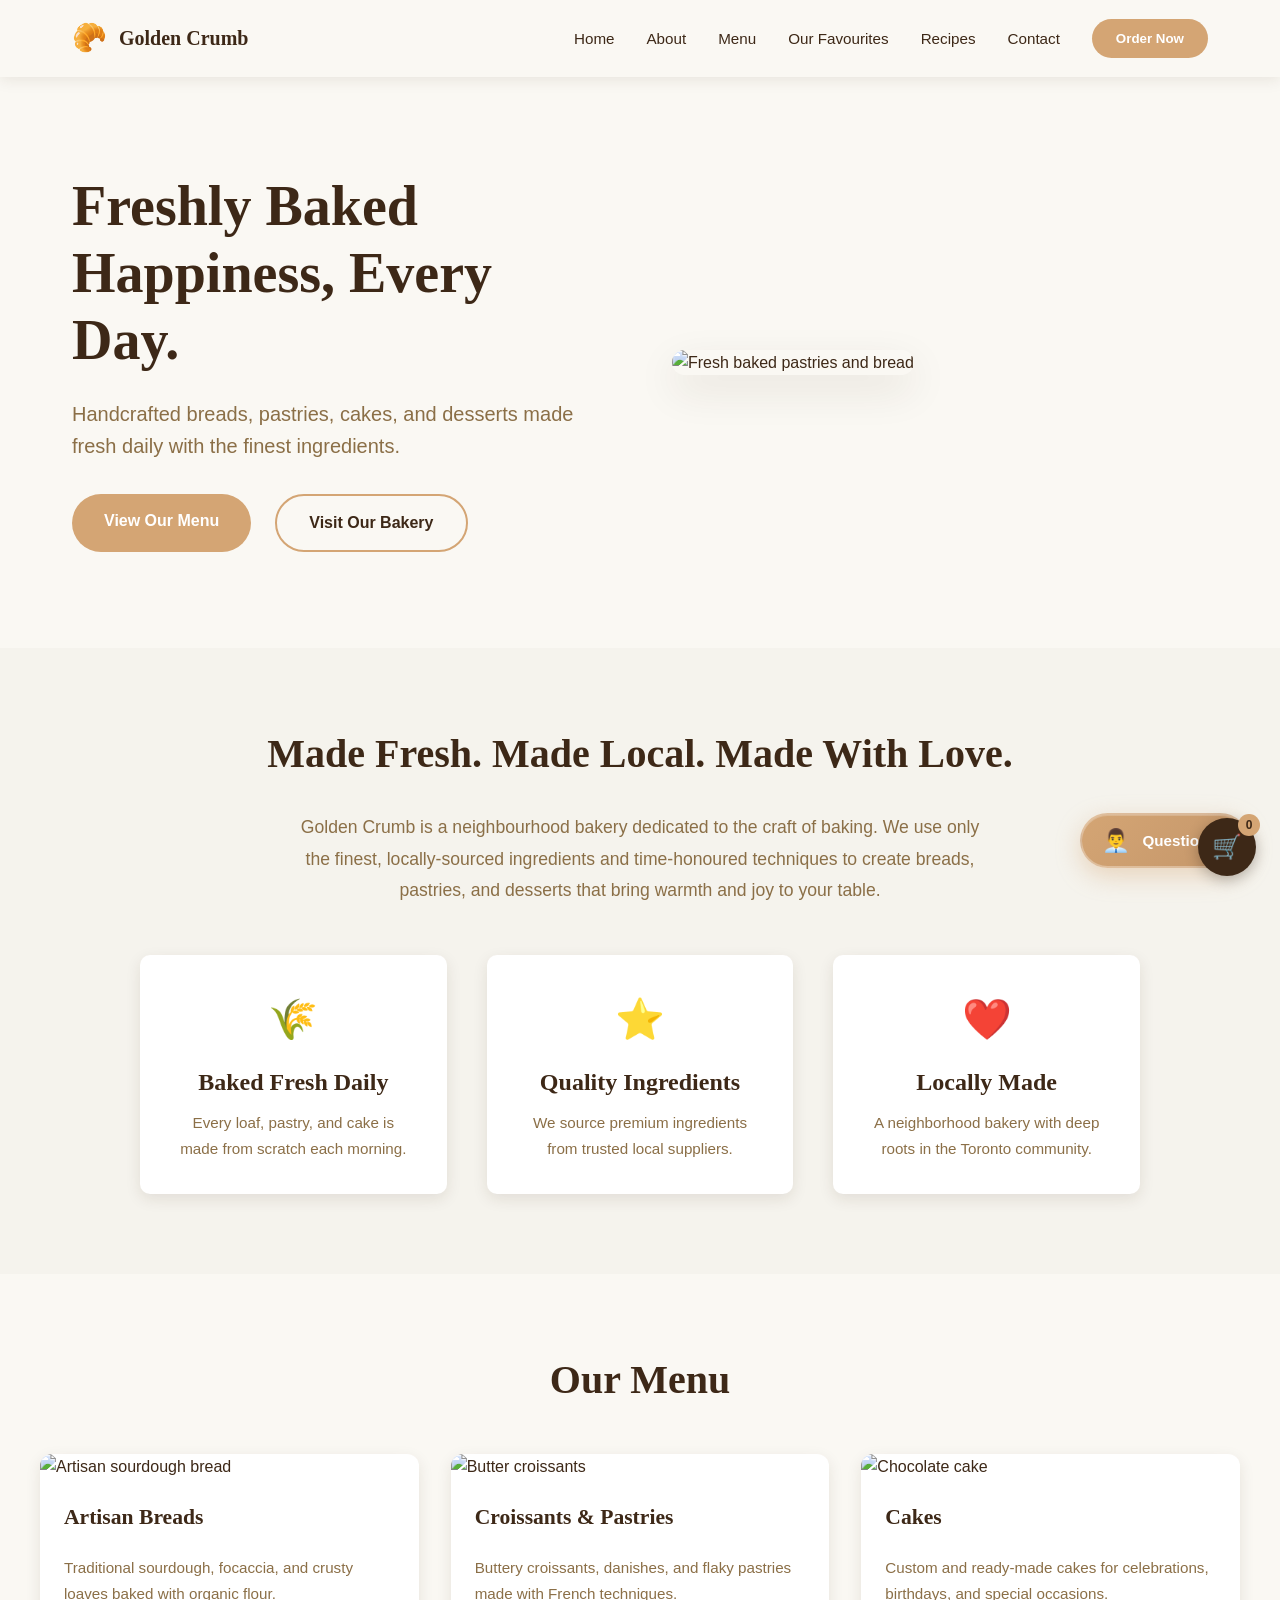
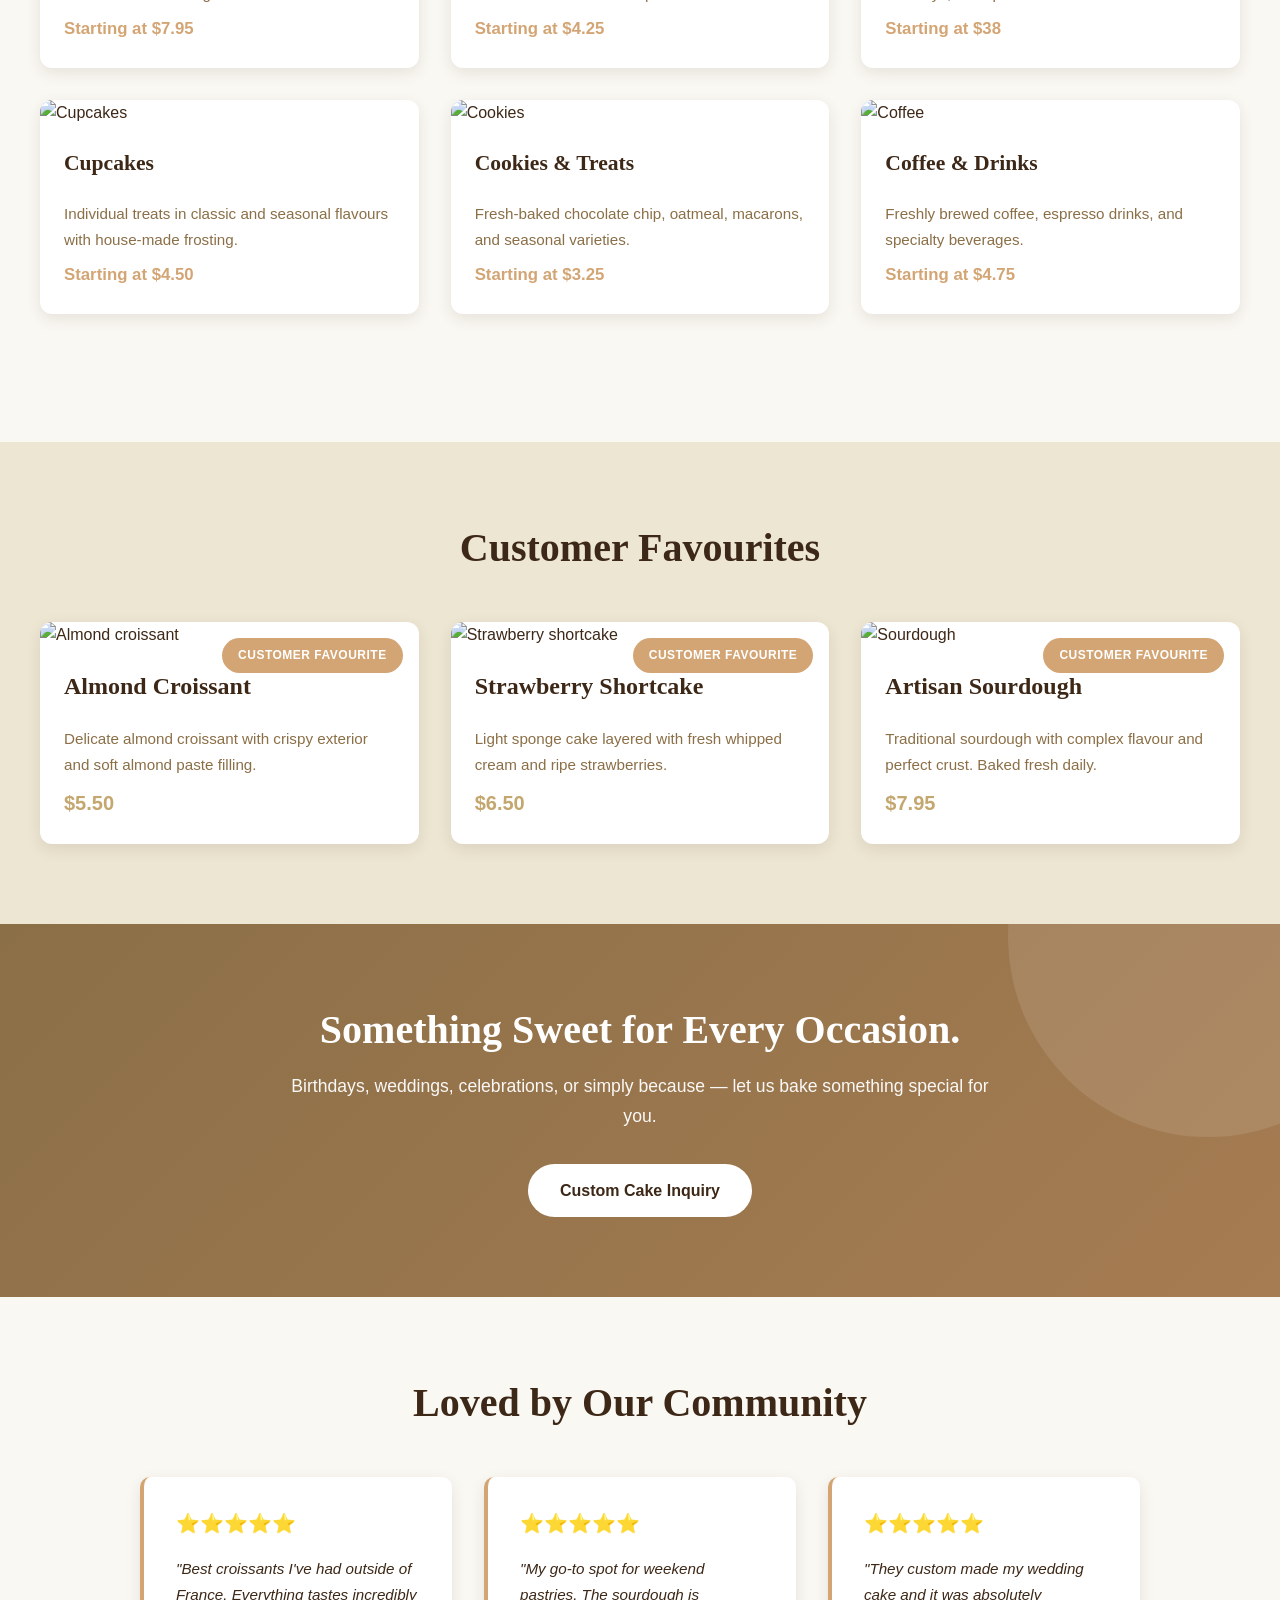
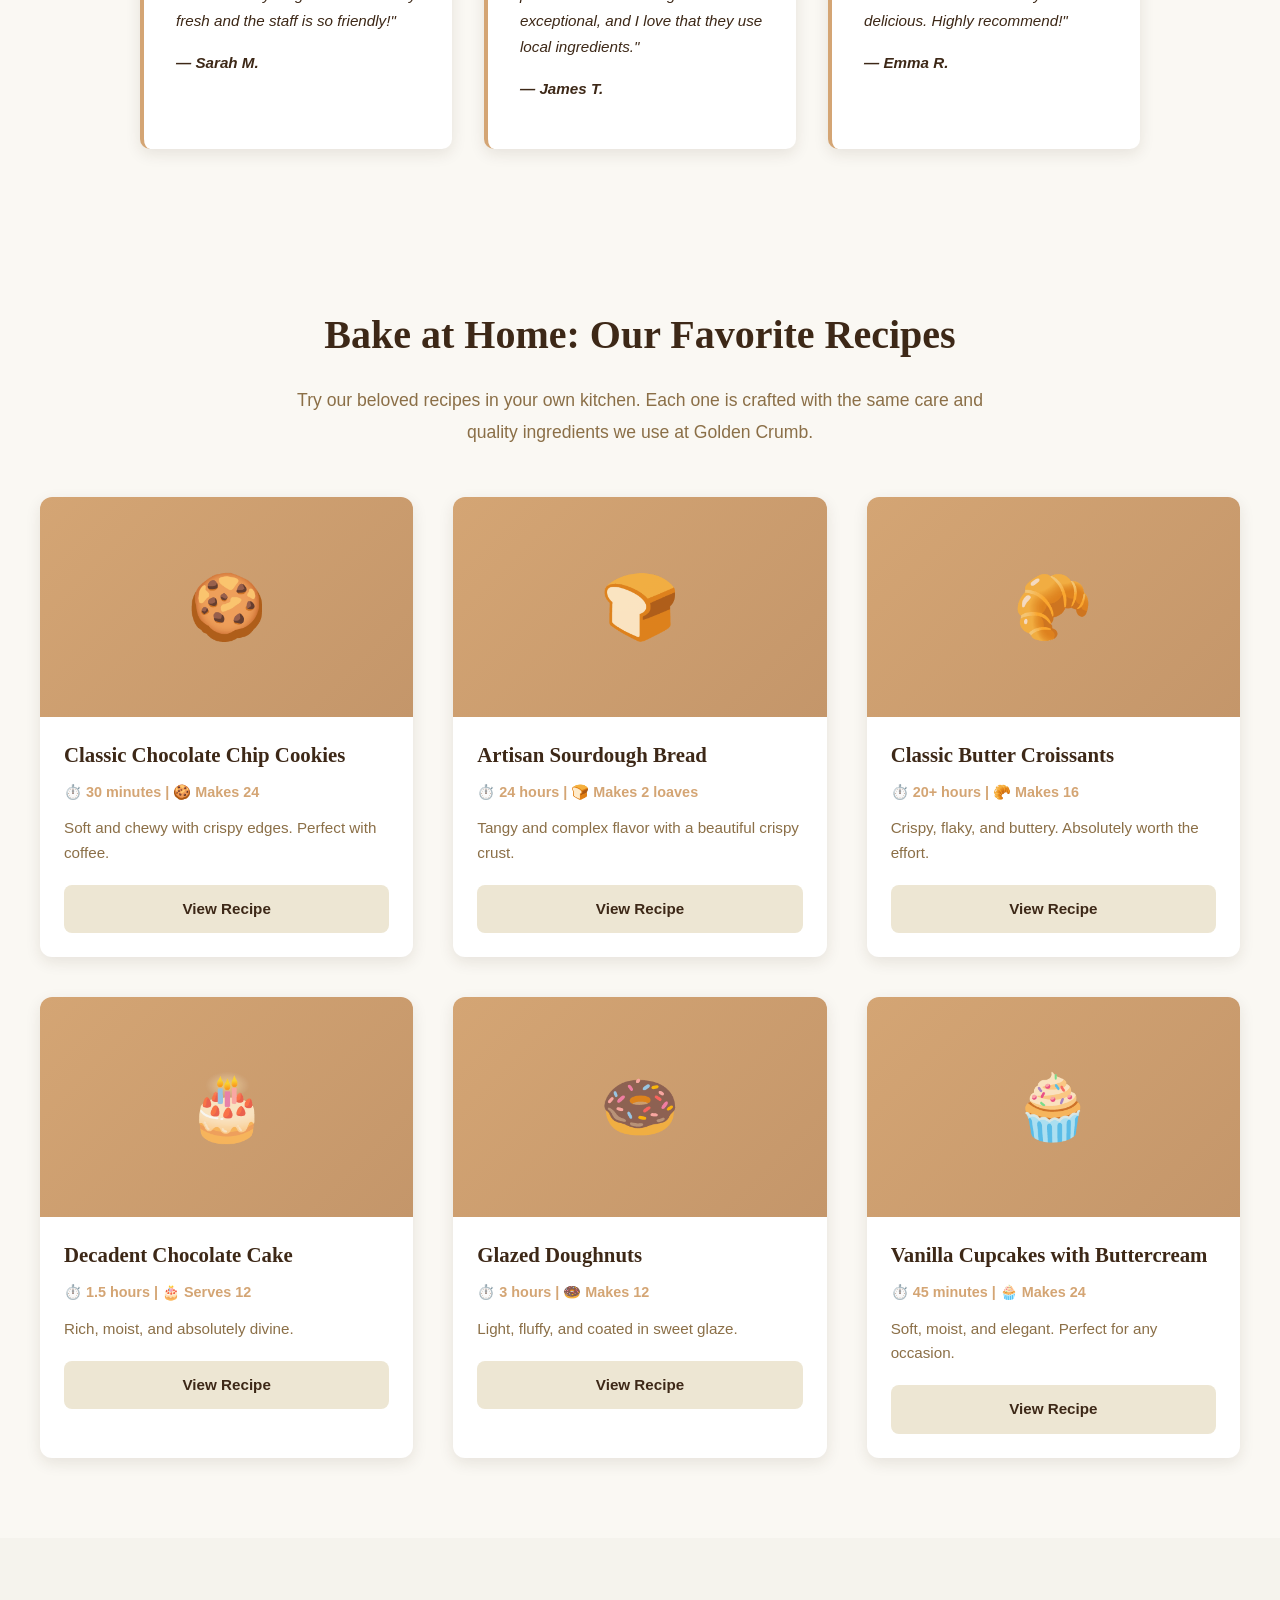
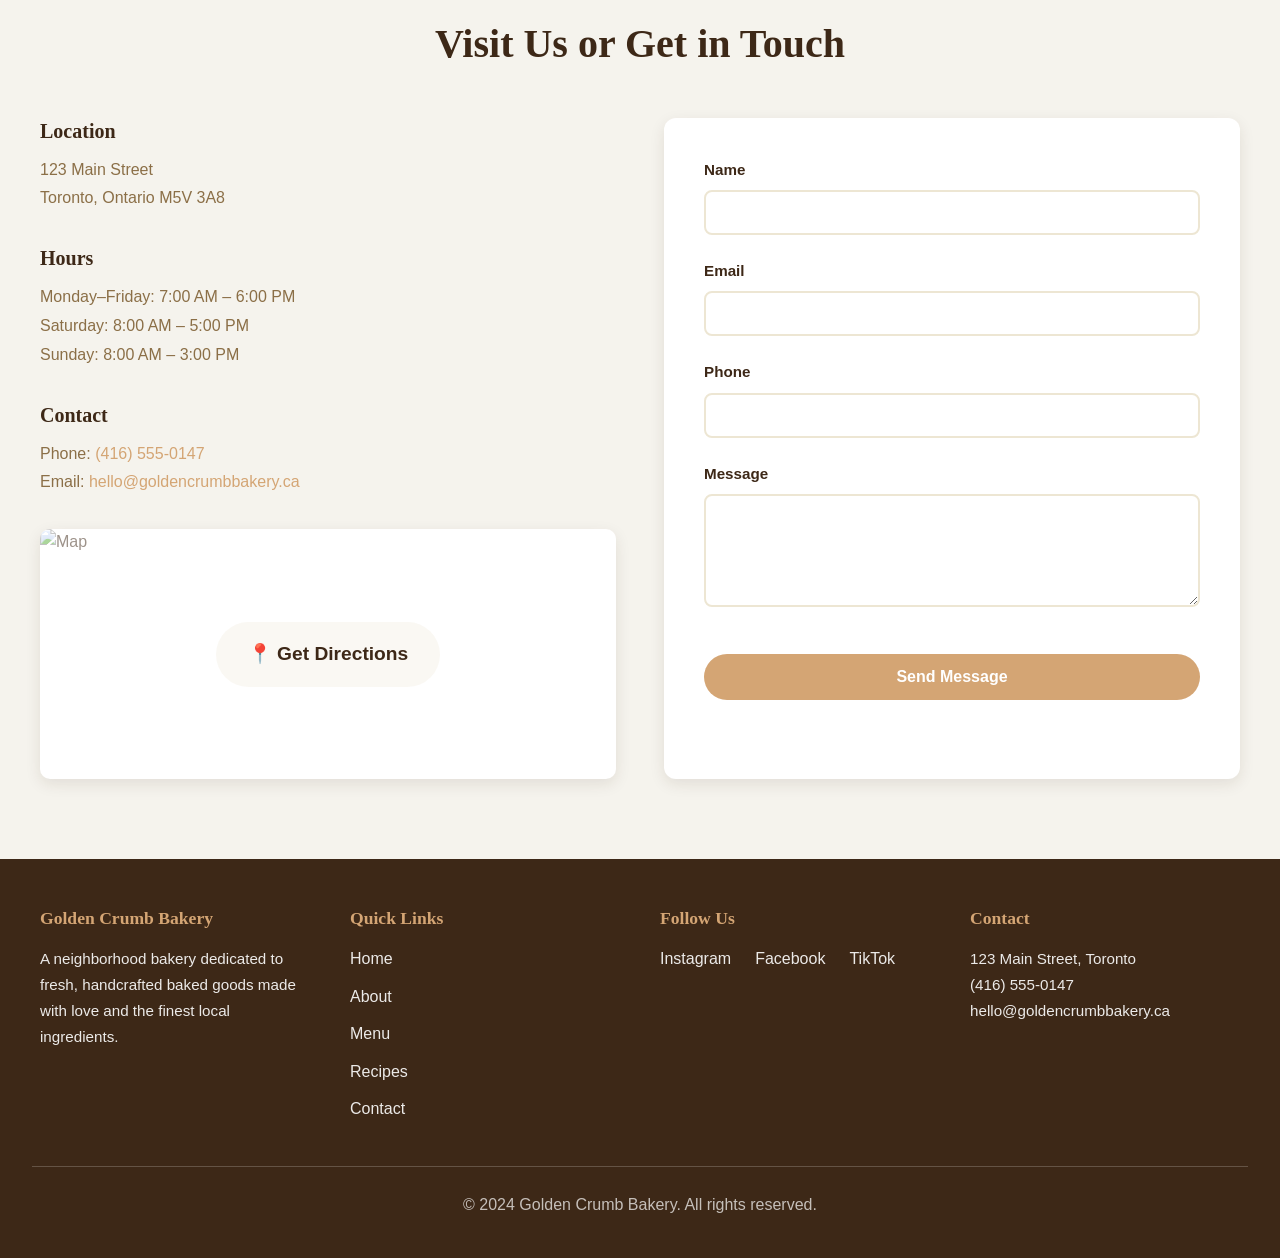
==== commit 1358b0c7: "Wire menu section to backend API" ====
--- a/index.html
+++ b/index.html
@@ -78,7 +78,7 @@
     <section id="menu" class="menu">
         <div class="menu-container">
             <h2>Our Menu</h2>
-            <div class="menu-grid">
+            <div class="menu-grid" id="menuGrid">
                 <div class="menu-card">
                     <img src="https://images.unsplash.com/photo-1555507036-ab1f4038808a?w=400&h=300&fit=crop" alt="Artisan sourdough bread">
                     <h3>Artisan Breads</h3>
@@ -562,6 +562,85 @@
         </div>
     </div>
 
+    <!-- CART & CHECKOUT (Phase 2) -->
+    <style>
+        .order-banner { position: fixed; top: 0; left: 0; right: 0; z-index: 3000; text-align: center; padding: 0.9rem 1rem; font-weight: 600; }
+        .order-banner.success { background: #2f7d4f; color: #fff; }
+        .order-banner.cancelled { background: var(--warm-brown); color: #fff; }
+        .order-banner button { margin-left: 1rem; background: none; border: 1px solid rgba(255,255,255,0.6); color: inherit; border-radius: 4px; padding: 0.15rem 0.6rem; cursor: pointer; }
+
+        .add-to-cart-btn { margin-top: 0.75rem; width: 100%; padding: 0.6rem 1rem; border: none; border-radius: 6px; background-color: var(--caramel); color: var(--dark-brown); font-weight: 600; cursor: pointer; transition: background-color 0.2s; }
+        .add-to-cart-btn:hover { background-color: var(--warm-brown); color: #fff; }
+
+        .cart-fab { position: fixed; bottom: 1.5rem; right: 1.5rem; z-index: 2500; width: 58px; height: 58px; border-radius: 50%; border: none; background: var(--dark-brown); color: #fff; font-size: 1.5rem; cursor: pointer; box-shadow: 0 4px 14px rgba(0,0,0,0.25); }
+        .cart-count { position: absolute; top: -4px; right: -4px; background: var(--caramel); color: var(--dark-brown); font-size: 0.75rem; font-weight: 700; border-radius: 50%; width: 22px; height: 22px; display: flex; align-items: center; justify-content: center; }
+
+        .cart-drawer { position: fixed; inset: 0; background: rgba(0,0,0,0.4); z-index: 4000; display: none; }
+        .cart-drawer.active { display: block; }
+        .cart-drawer-content { position: absolute; top: 0; right: 0; height: 100%; width: min(420px, 100%); background: var(--cream); padding: 1.5rem; overflow-y: auto; box-shadow: -6px 0 20px rgba(0,0,0,0.2); }
+        .cart-drawer-close { position: absolute; top: 1rem; right: 1rem; background: none; border: none; font-size: 1.75rem; cursor: pointer; color: var(--dark-brown); }
+        .cart-items { margin-top: 1.5rem; display: flex; flex-direction: column; gap: 1rem; }
+        .cart-item { display: flex; justify-content: space-between; align-items: center; gap: 0.75rem; border-bottom: 1px solid rgba(139,111,71,0.2); padding-bottom: 0.75rem; }
+        .cart-item-name { font-weight: 600; color: var(--dark-brown); }
+        .cart-item-price { color: var(--warm-brown); font-size: 0.9rem; }
+        .cart-item-qty { display: flex; align-items: center; gap: 0.5rem; }
+        .qty-btn { width: 28px; height: 28px; border-radius: 50%; border: 1px solid var(--warm-brown); background: #fff; cursor: pointer; font-weight: 700; }
+        .cart-item-remove { background: none; border: none; color: var(--warm-brown); cursor: pointer; text-decoration: underline; font-size: 0.85rem; }
+        .cart-summary { margin-top: 1.5rem; border-top: 2px solid var(--caramel); padding-top: 1rem; }
+        .cart-row { display: flex; justify-content: space-between; margin-bottom: 0.4rem; color: var(--dark-brown); }
+        .cart-total { font-weight: 700; font-size: 1.1rem; }
+        .cart-empty { color: var(--warm-brown); text-align: center; margin-top: 2rem; }
+
+        .checkout-form label { display: block; margin-top: 1rem; font-weight: 600; color: var(--dark-brown); }
+        .checkout-form input { width: 100%; padding: 0.6rem; margin-top: 0.35rem; border: 1px solid rgba(139,111,71,0.4); border-radius: 6px; font-size: 1rem; }
+        .checkout-form button[type="submit"] { margin-top: 1.5rem; width: 100%; padding: 0.75rem; border: none; border-radius: 6px; background: var(--caramel); color: var(--dark-brown); font-weight: 700; font-size: 1rem; cursor: pointer; }
+        .checkout-form button[type="submit"]:disabled { opacity: 0.6; cursor: not-allowed; }
+        .checkout-error { color: #b3261e; margin-top: 0.75rem; }
+    </style>
+
+    <div id="orderBanner" class="order-banner" hidden></div>
+
+    <button id="cartFab" class="cart-fab" aria-label="View cart">
+        🛒<span id="cartCount" class="cart-count" hidden>0</span>
+    </button>
+
+    <div class="cart-drawer" id="cartDrawer">
+        <div class="cart-drawer-content">
+            <button class="cart-drawer-close" id="cartDrawerClose" aria-label="Close cart">&times;</button>
+            <h2>Your Cart</h2>
+            <div id="cartItems" class="cart-items"></div>
+            <div class="cart-summary">
+                <div class="cart-row"><span>Subtotal</span><span id="cartSubtotal">$0.00</span></div>
+                <div class="cart-row"><span>HST (13%)</span><span id="cartTax">$0.00</span></div>
+                <div class="cart-row cart-total"><span>Total</span><span id="cartTotal">$0.00</span></div>
+            </div>
+            <button id="cartCheckoutBtn" class="btn btn-caramel" style="margin-top:1rem;width:100%;" disabled>Checkout</button>
+        </div>
+    </div>
+
+    <div class="order-modal" id="checkoutModal">
+        <div class="order-modal-content">
+            <button class="order-modal-close" id="checkoutModalClose">&times;</button>
+            <h2>Checkout</h2>
+            <form id="checkoutForm" class="checkout-form">
+                <label for="checkoutName">Name</label>
+                <input type="text" id="checkoutName" required>
+
+                <label for="checkoutEmail">Email</label>
+                <input type="email" id="checkoutEmail" required>
+
+                <label for="checkoutPhone">Phone (optional)</label>
+                <input type="tel" id="checkoutPhone">
+
+                <label for="checkoutPickup">Pickup date &amp; time</label>
+                <input type="datetime-local" id="checkoutPickup" required>
+
+                <button type="submit" id="checkoutSubmitBtn">Pay with Stripe</button>
+                <p id="checkoutError" class="checkout-error" hidden></p>
+            </form>
+        </div>
+    </div>
+
     <script src="script.js"></script>
 </body>
 </html>
--- a/style.css
+++ b/style.css
@@ -215,8 +215,8 @@
     }
 
     .nav-menu {
-        position: absolute;
-        top: 70px;
+        position: fixed;
+        top: 60px;
         left: 0;
         right: 0;
         flex-direction: column;
@@ -224,34 +224,61 @@
         gap: 0;
         max-height: 0;
         overflow: hidden;
-        transition: max-height 0.3s ease;
-        z-index: 99;
+        transition: max-height 0.4s ease-in-out;
+        z-index: 100;
+        border-top: 1px solid var(--light-tan);
     }
 
     .nav-menu.active {
-        max-height: 400px;
-        box-shadow: 0 8px 20px var(--soft-shadow);
+        max-height: 100vh;
+        overflow-y: auto;
+        box-shadow: 0 8px 20px rgba(0, 0, 0, 0.1);
     }
 
     .nav-menu li {
         width: 100%;
+        border-bottom: 1px solid var(--light-tan);
+    }
+
+    .nav-menu li:last-child {
+        border-bottom: none;
     }
 
     .nav-menu li a,
     .nav-menu li button {
         display: block;
-        padding: 1rem 2rem;
-        border-bottom: 1px solid var(--light-tan);
+        width: 100%;
+        padding: 1.25rem 2rem;
         color: var(--dark-brown);
+        text-align: left;
         background: none;
         border: none;
         cursor: pointer;
-        text-align: left;
-        width: 100%;
+        font-size: 1rem;
+        font-weight: 500;
+        transition: background-color 0.2s ease;
+        text-decoration: none;
+    }
+
+    .nav-menu li a:hover,
+    .nav-menu li button:hover {
+        background-color: var(--light-tan);
     }
 
     .nav-link::after {
         display: none;
+    }
+
+    .nav-menu .order-btn {
+        background-color: var(--caramel);
+        color: white;
+        border-radius: 0;
+        margin: 0;
+        padding: 1.25rem 2rem;
+    }
+
+    .nav-menu .order-btn:hover {
+        background-color: var(--warm-brown);
     }
 
     .nav-cta,
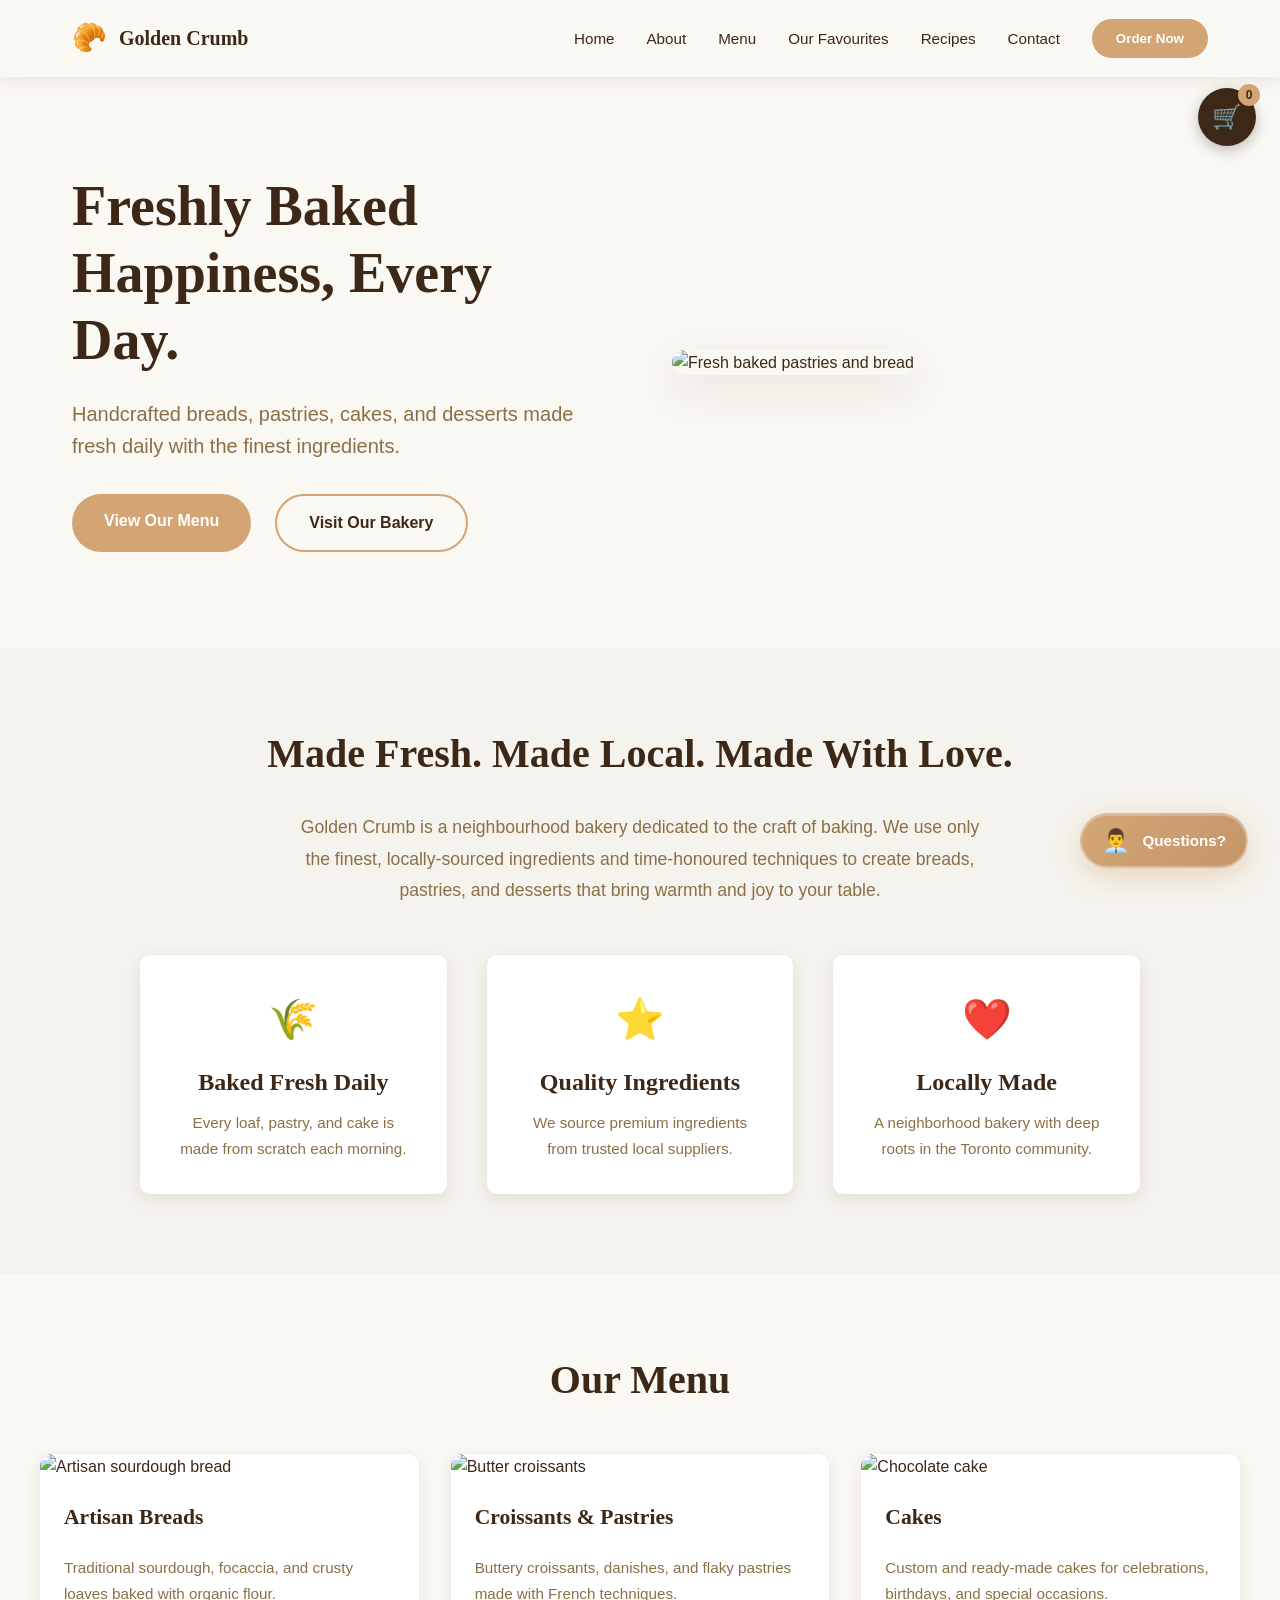
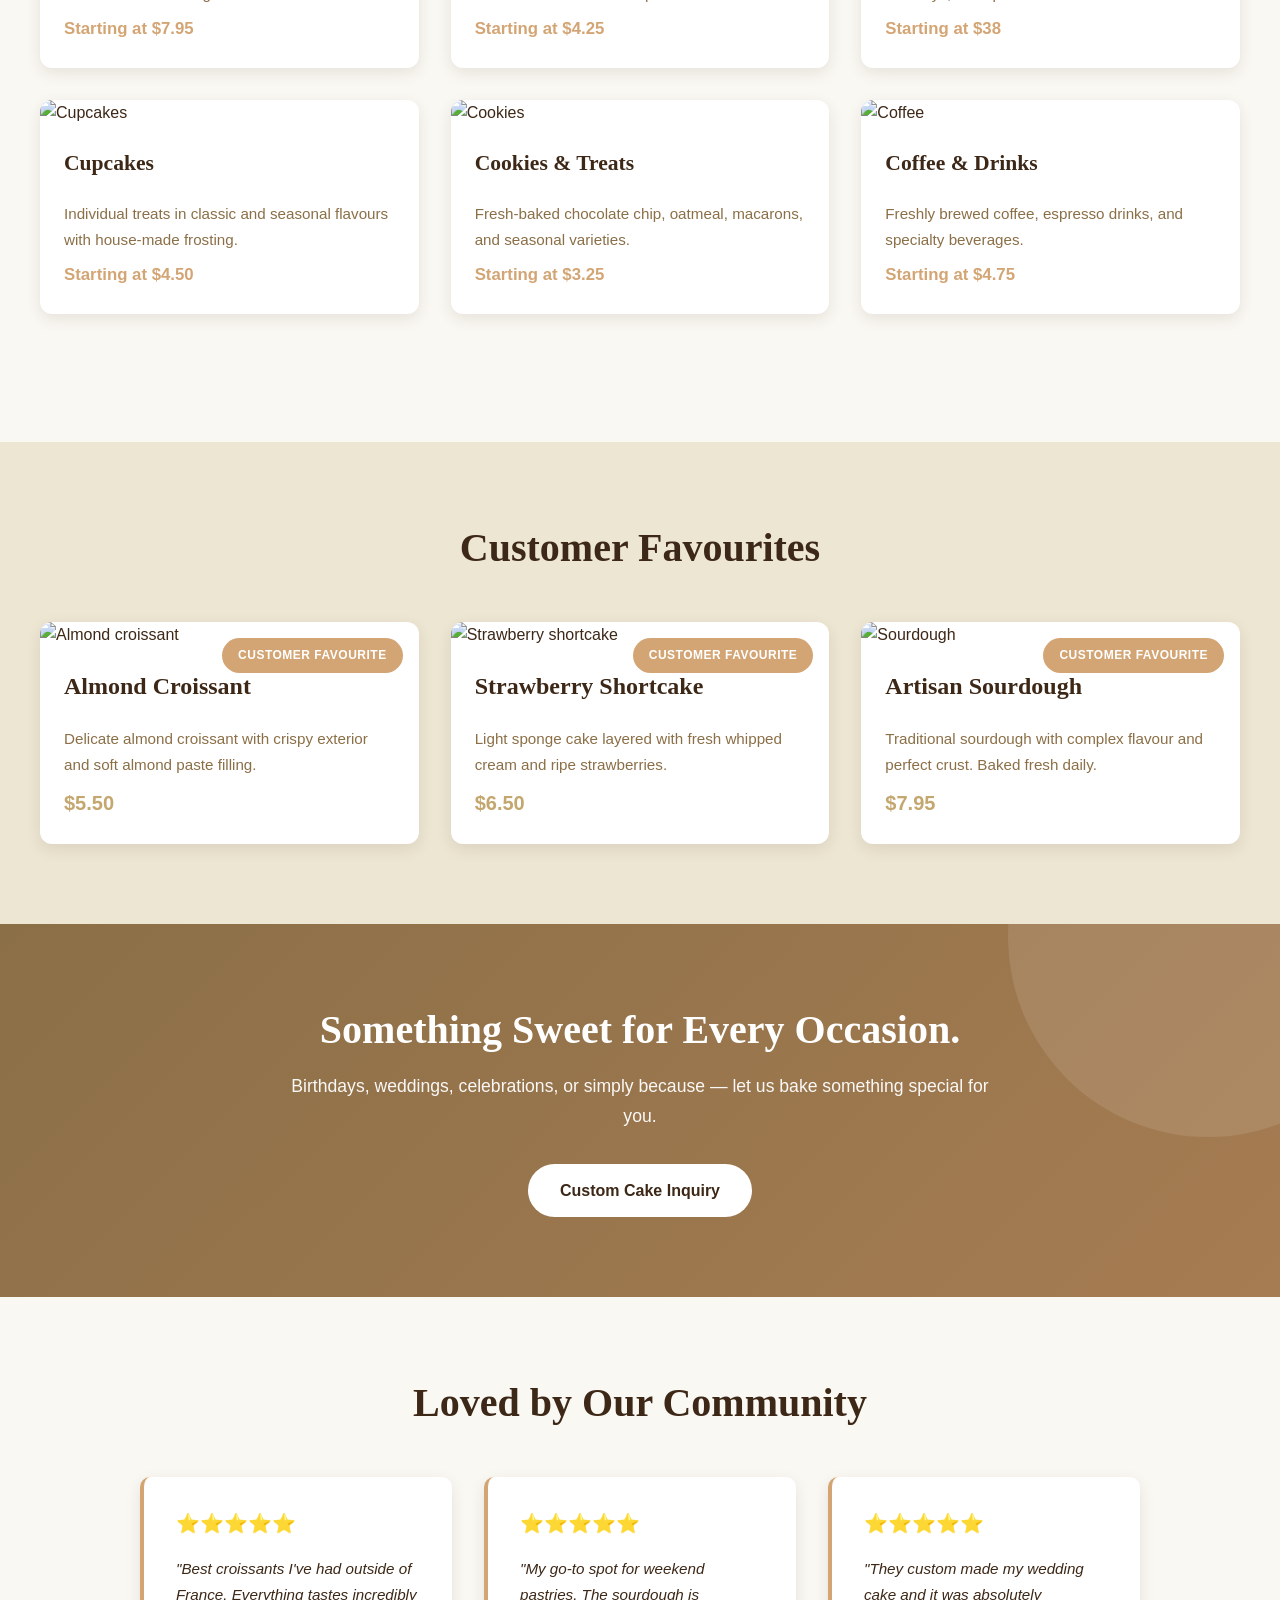
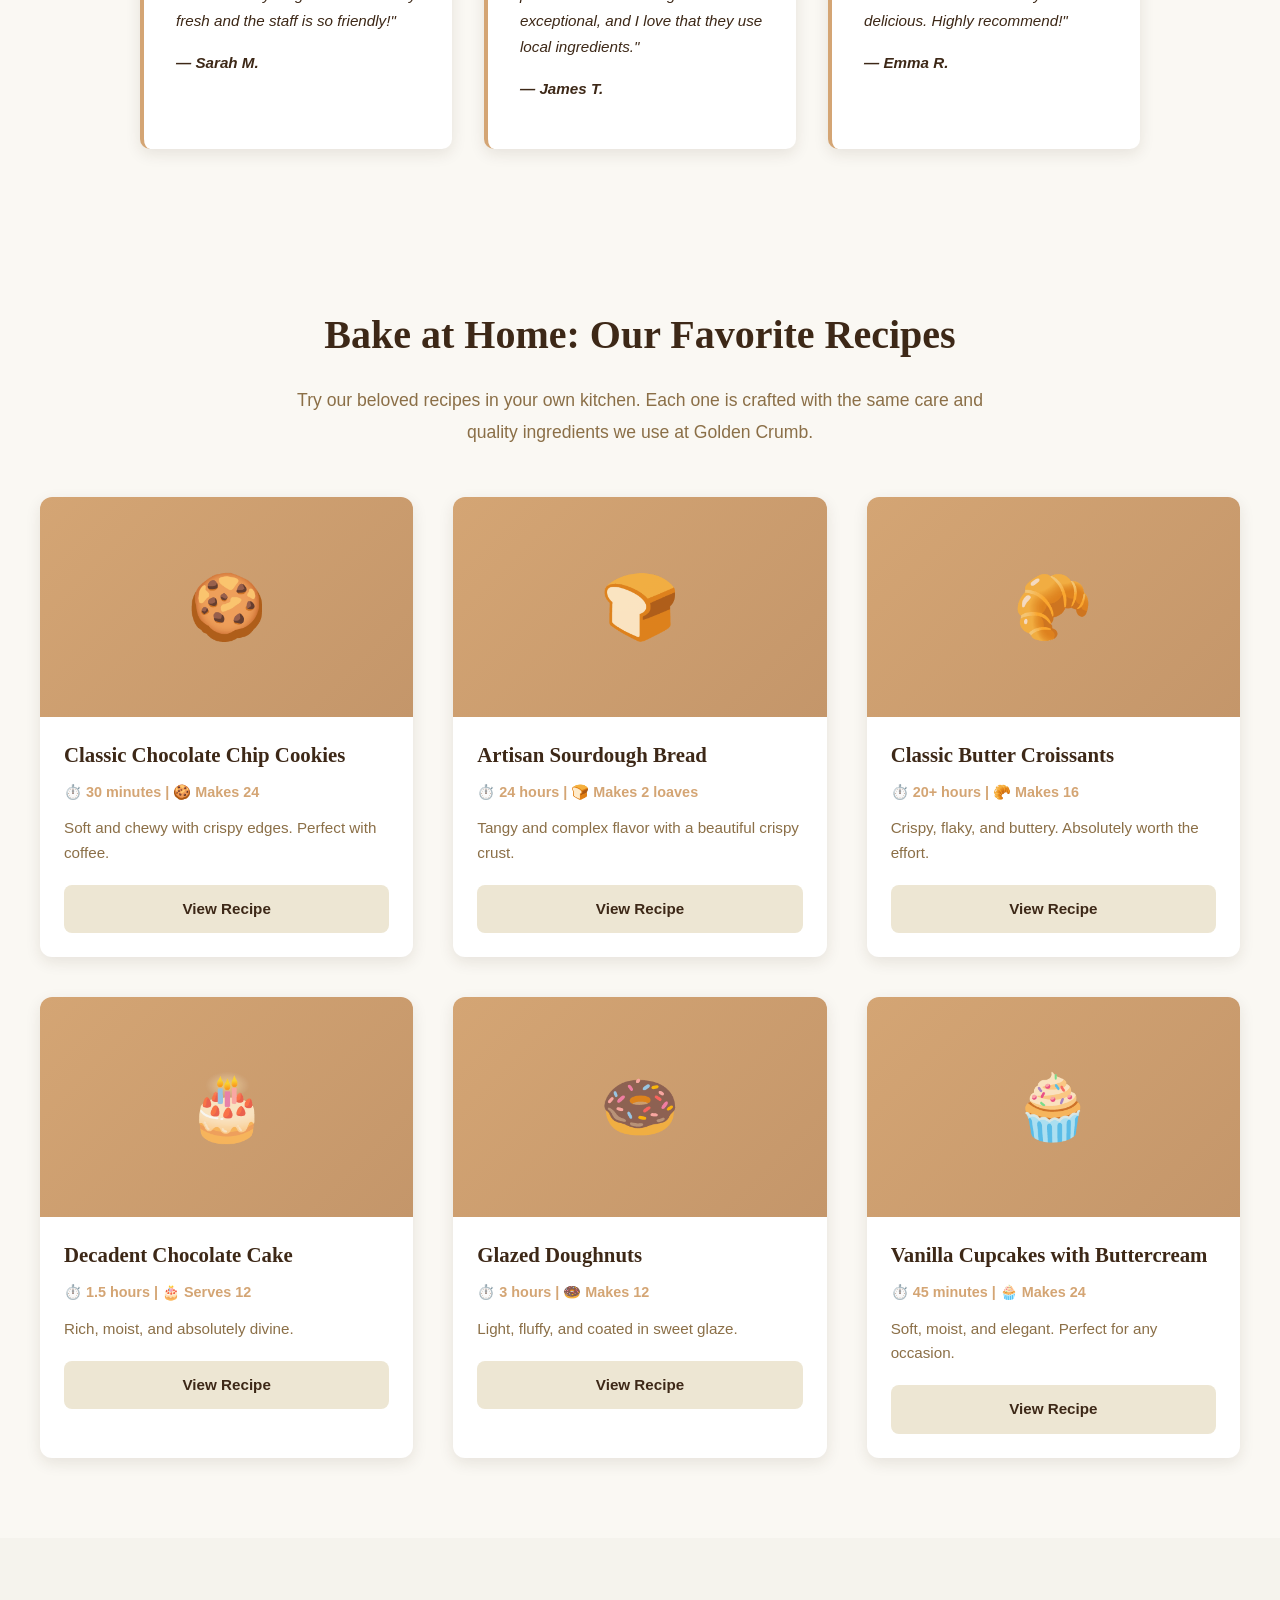
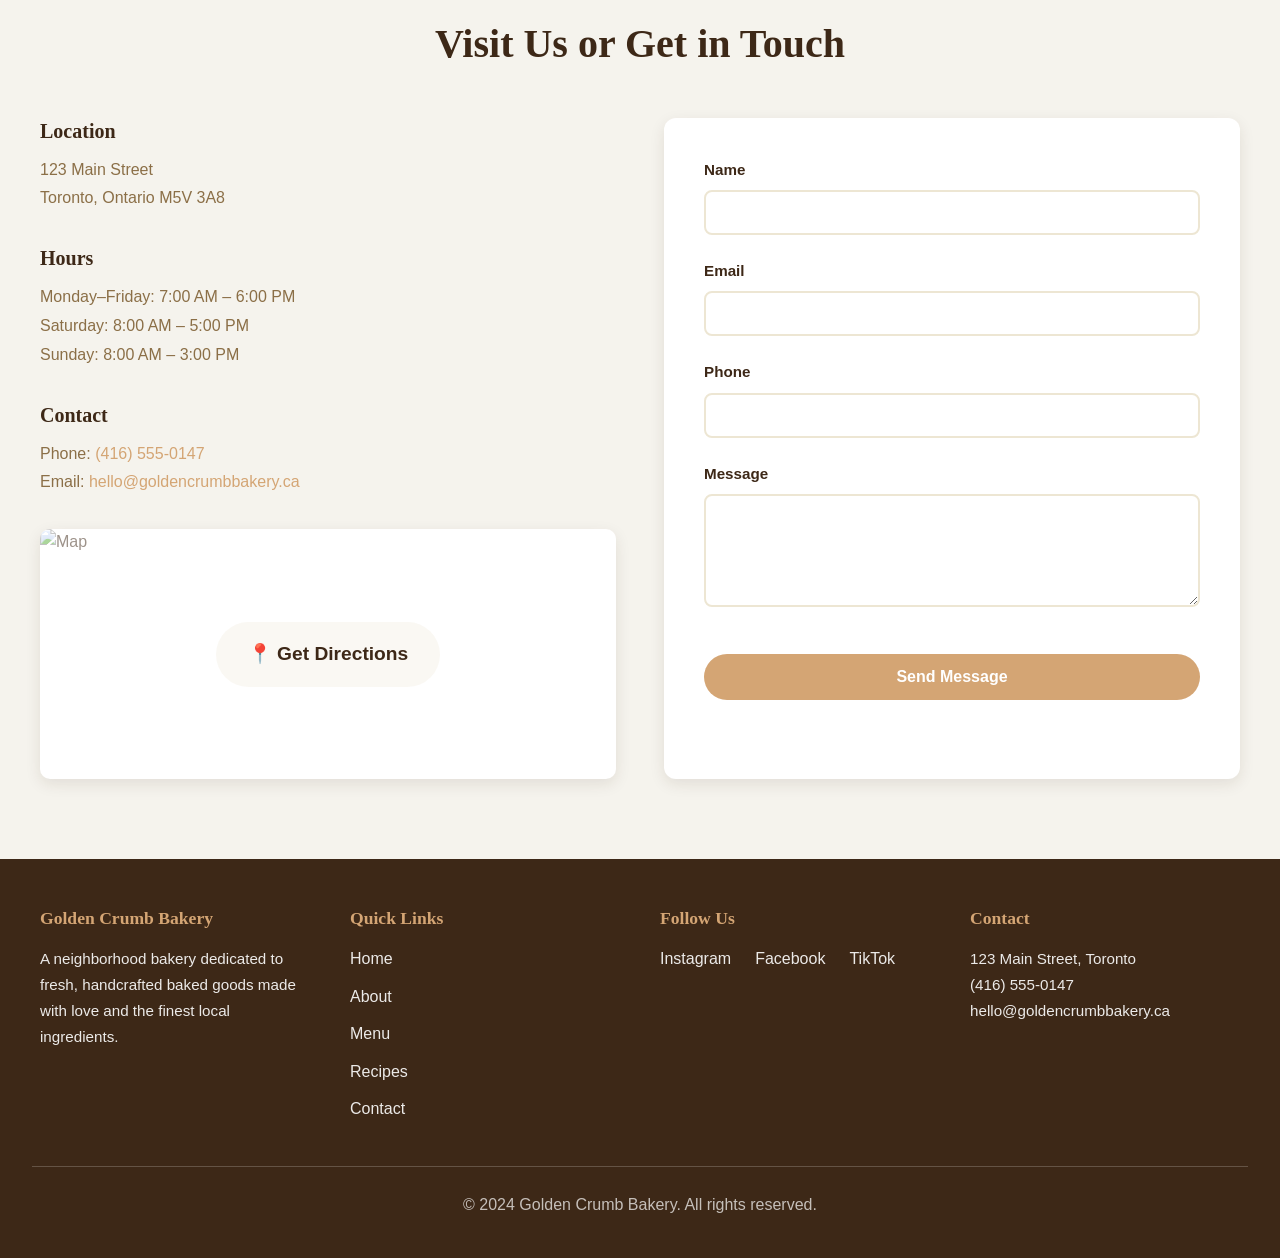
==== commit 70109033: "Move cart button to top-right to fix chatbot overlap" ====
--- a/index.html
+++ b/index.html
@@ -572,7 +572,12 @@
         .add-to-cart-btn { margin-top: 0.75rem; width: 100%; padding: 0.6rem 1rem; border: none; border-radius: 6px; background-color: var(--caramel); color: var(--dark-brown); font-weight: 600; cursor: pointer; transition: background-color 0.2s; }
         .add-to-cart-btn:hover { background-color: var(--warm-brown); color: #fff; }
 
-        .cart-fab { position: fixed; bottom: 1.5rem; right: 1.5rem; z-index: 2500; width: 58px; height: 58px; border-radius: 50%; border: none; background: var(--dark-brown); color: #fff; font-size: 1.5rem; cursor: pointer; box-shadow: 0 4px 14px rgba(0,0,0,0.25); }
+        /* Cart lives top-right so it never collides with the chatbot toggle
+           (bottom-right, defined in style.css) at any screen size. */
+        .cart-fab { position: fixed; top: 5.5rem; right: 1.5rem; z-index: 2500; width: 58px; height: 58px; border-radius: 50%; border: none; background: var(--dark-brown); color: #fff; font-size: 1.5rem; cursor: pointer; box-shadow: 0 4px 14px rgba(0,0,0,0.25); }
+        @media (max-width: 640px) {
+            .cart-fab { top: 4.5rem; right: 1rem; width: 50px; height: 50px; font-size: 1.25rem; }
+        }
         .cart-count { position: absolute; top: -4px; right: -4px; background: var(--caramel); color: var(--dark-brown); font-size: 0.75rem; font-weight: 700; border-radius: 50%; width: 22px; height: 22px; display: flex; align-items: center; justify-content: center; }
 
         .cart-drawer { position: fixed; inset: 0; background: rgba(0,0,0,0.4); z-index: 4000; display: none; }
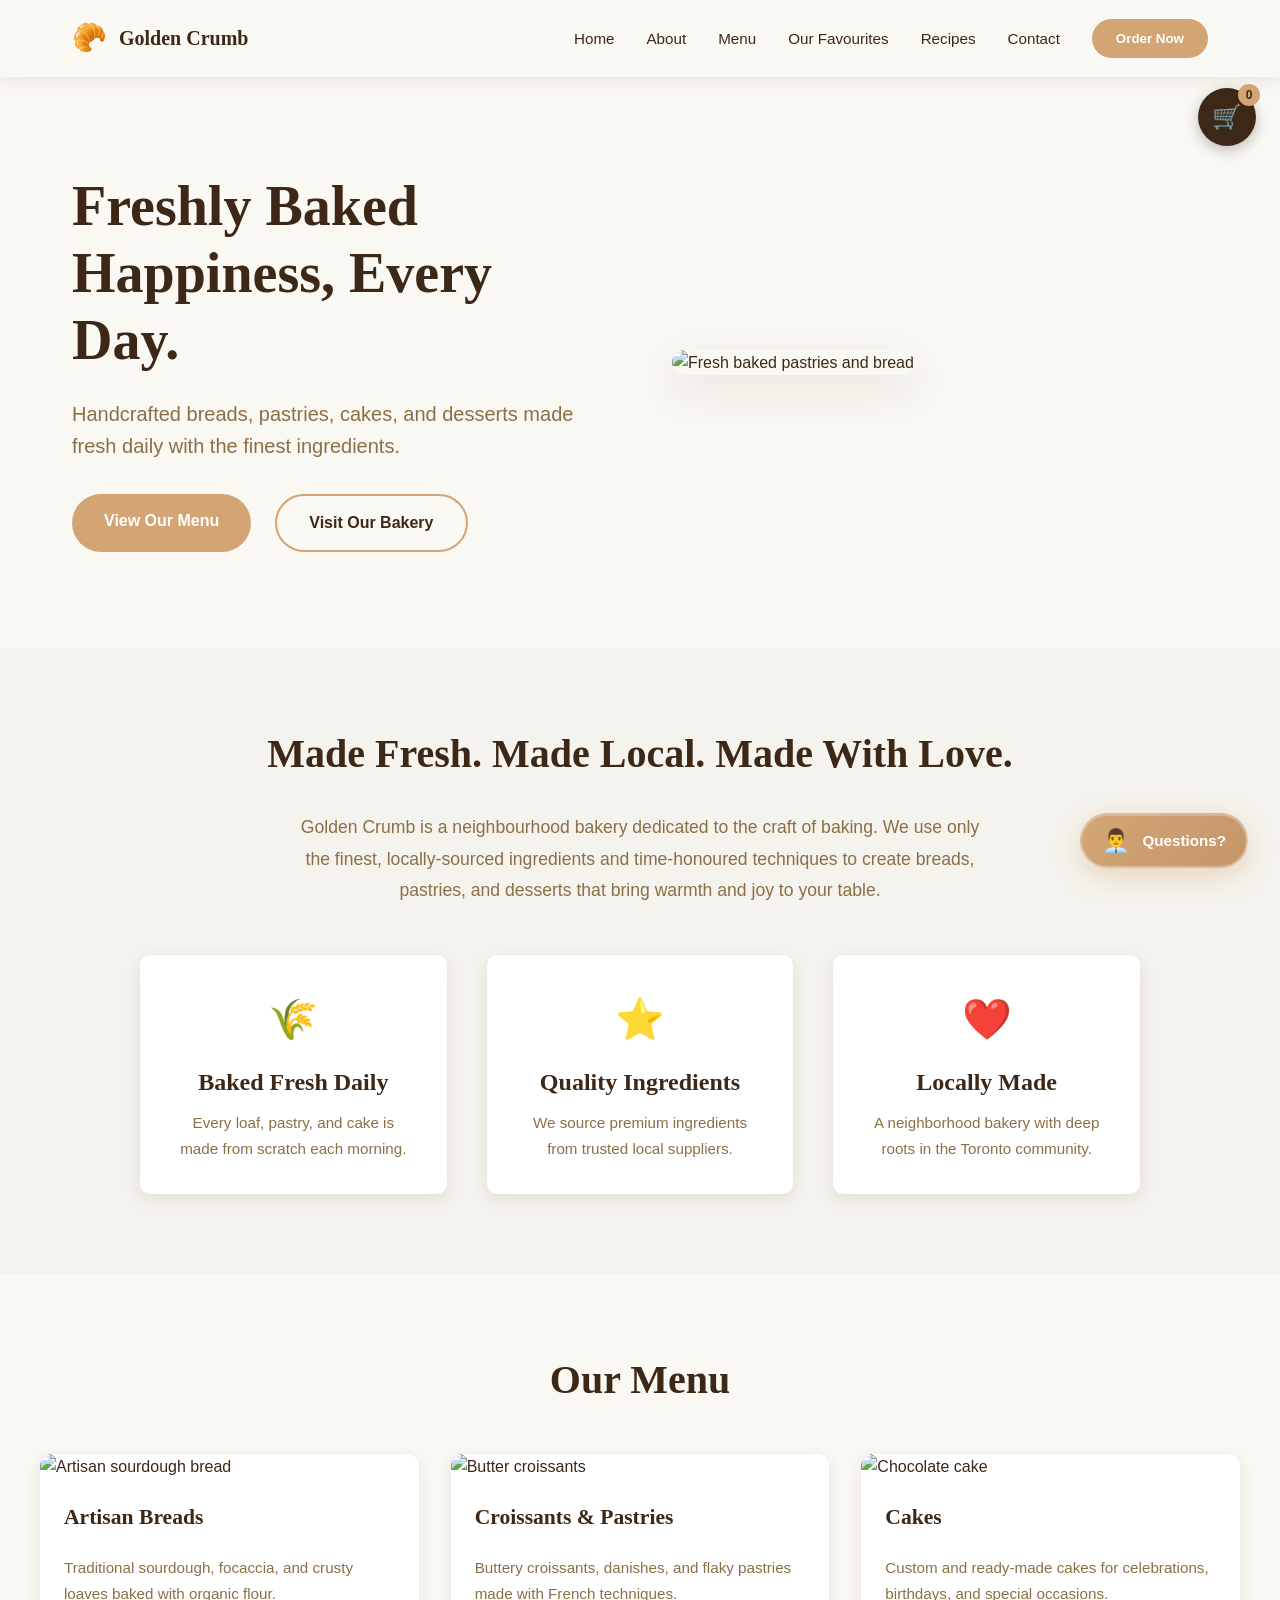
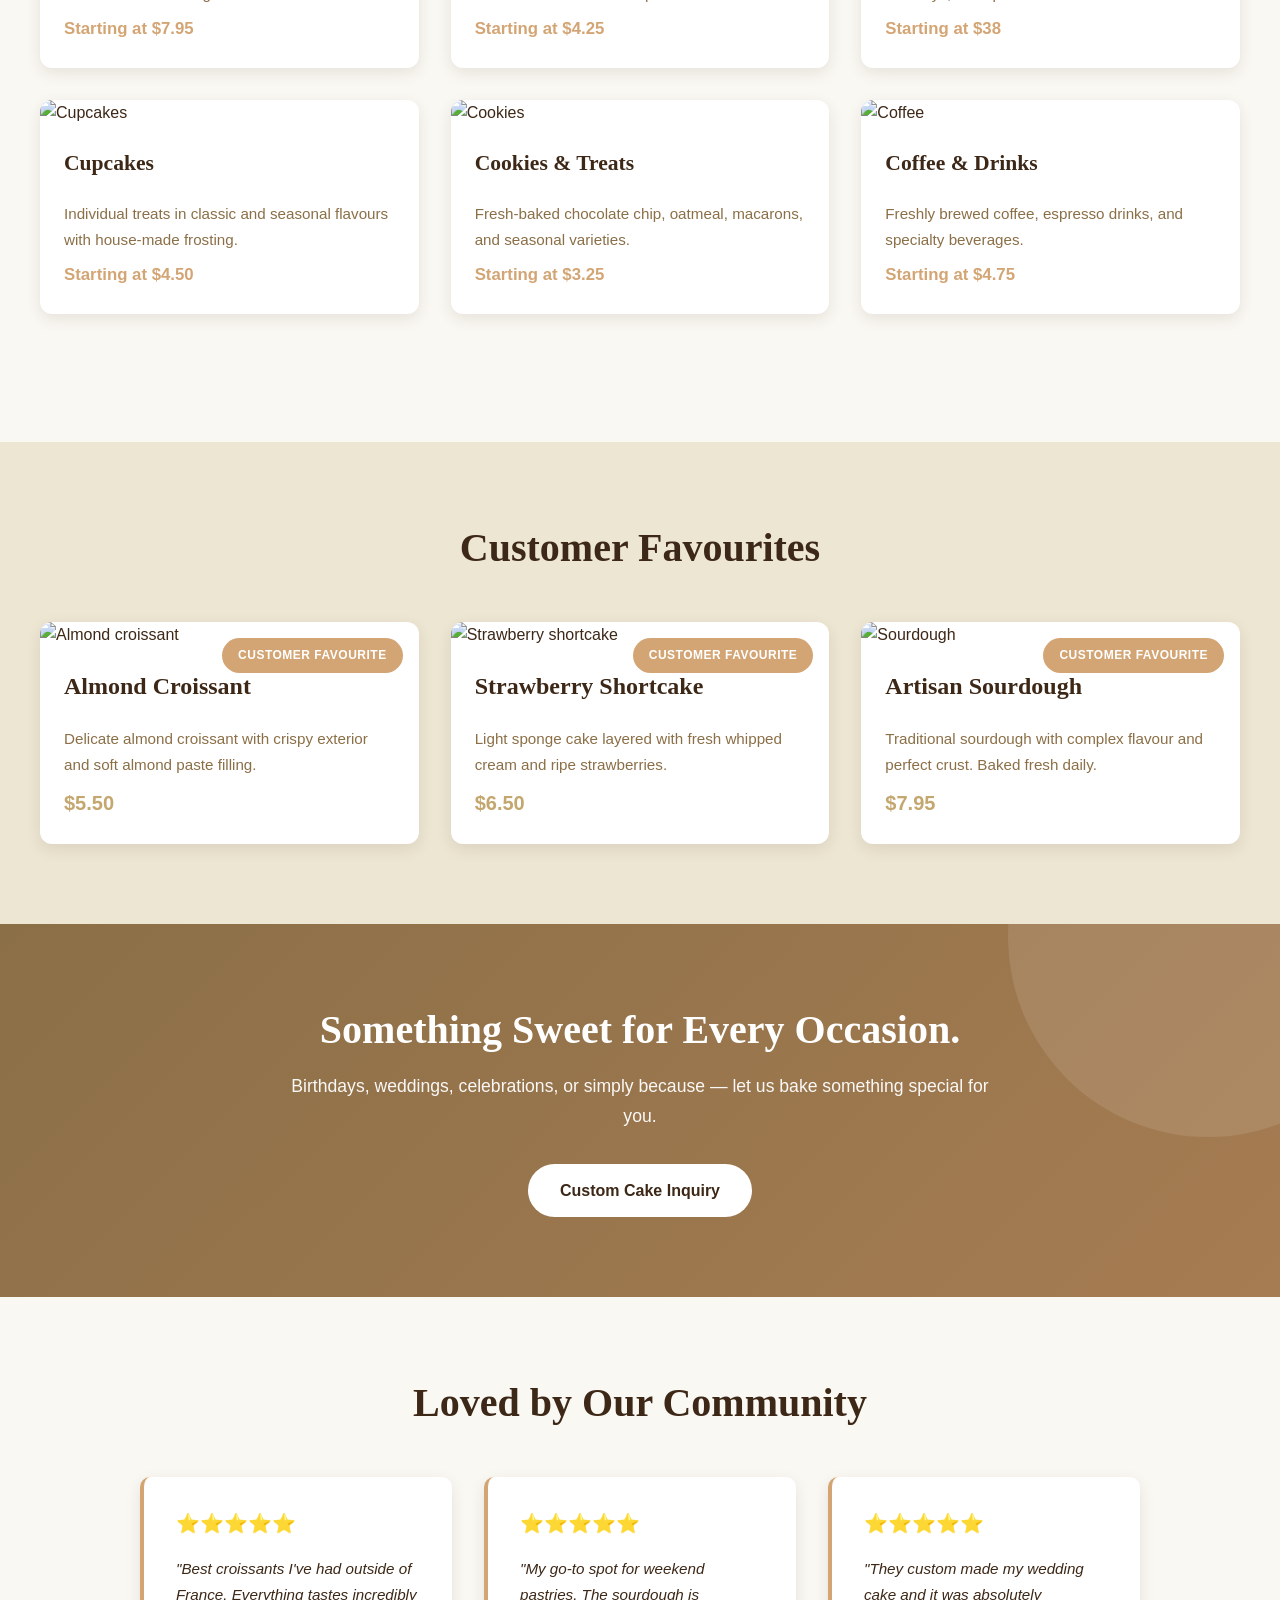
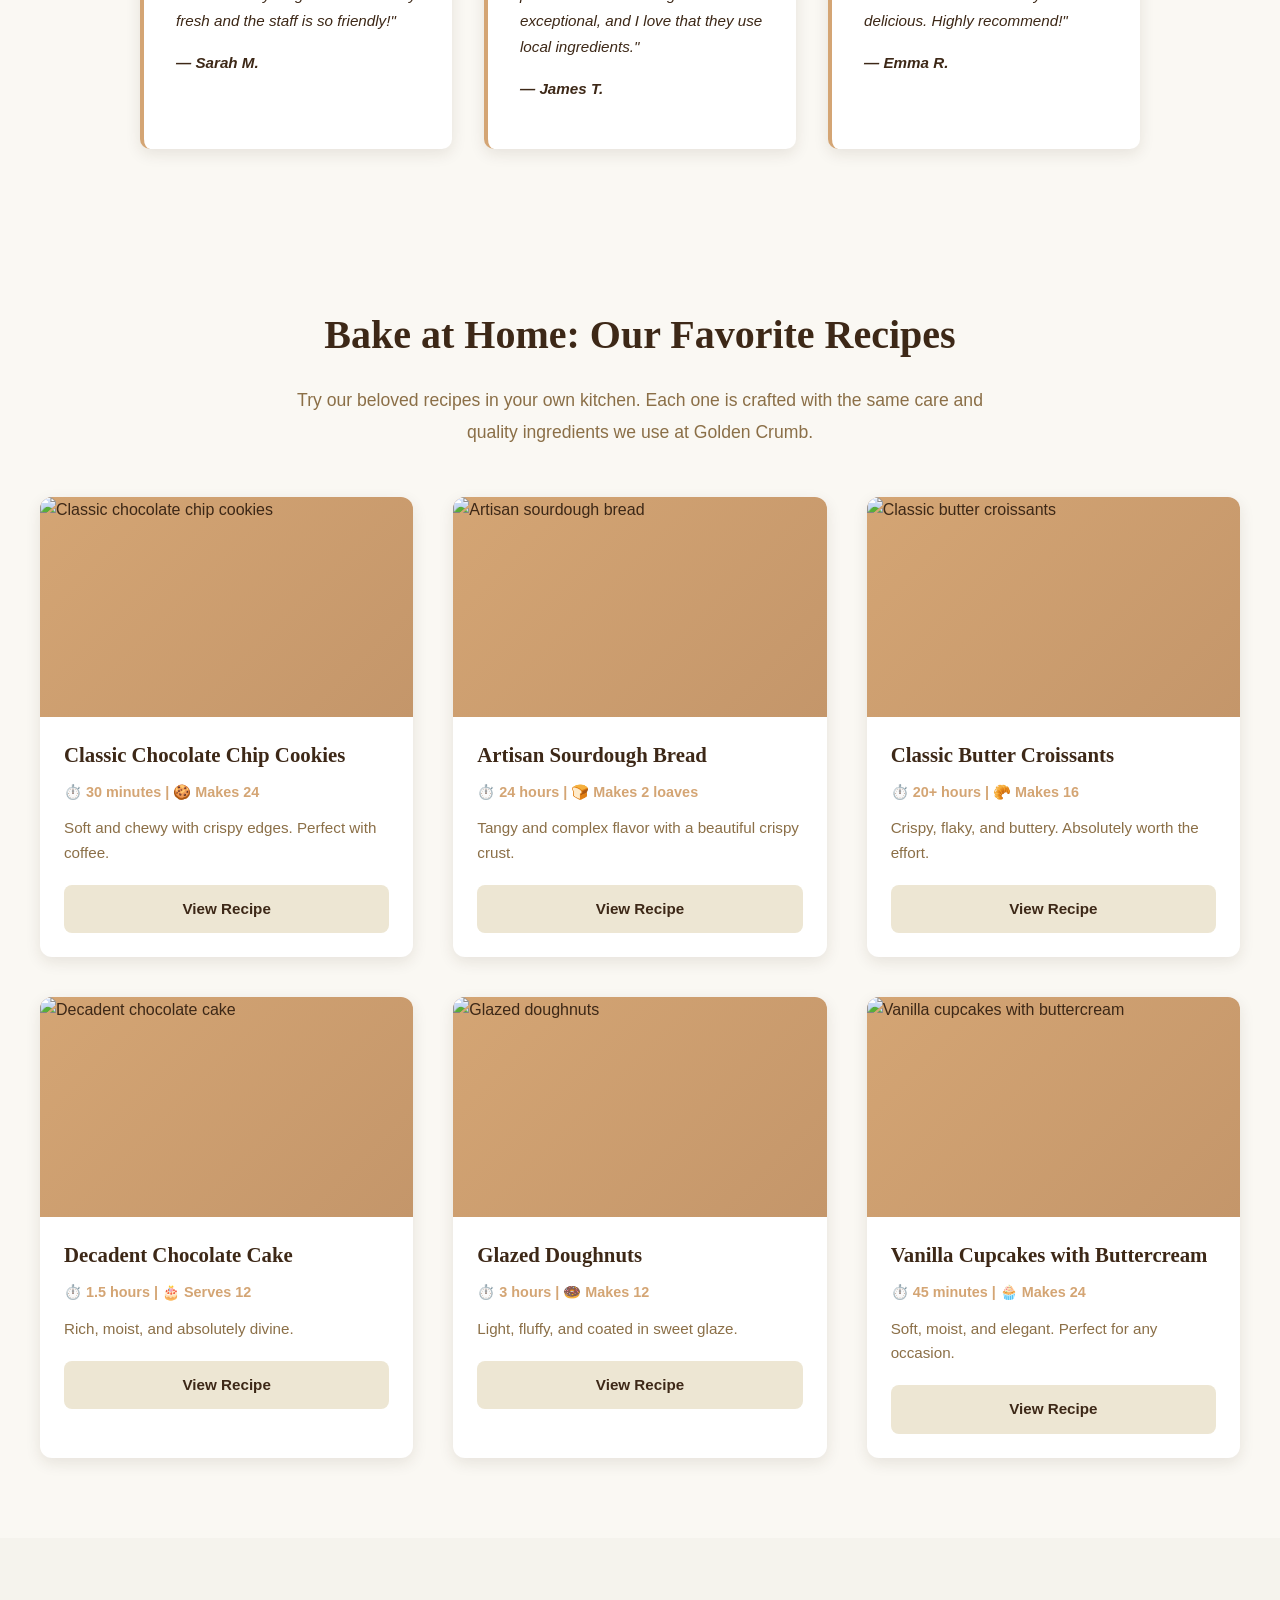
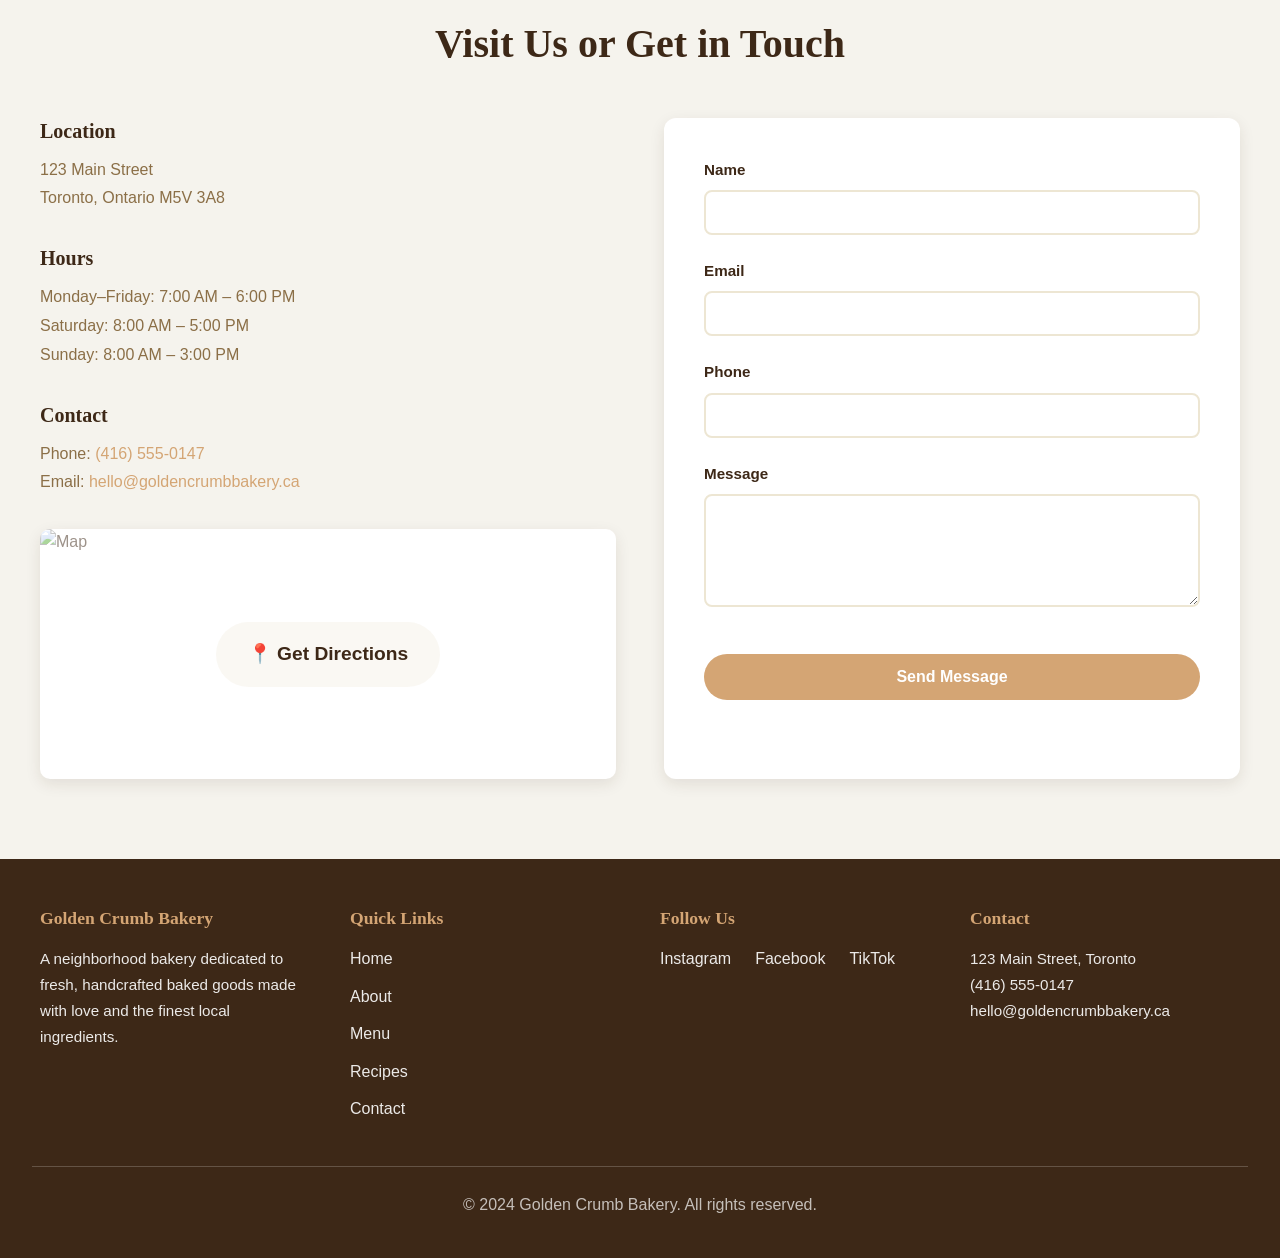
==== commit cfee3f15: "Replace mismatched stock photos with real matching images across the site" ====
--- a/index.html
+++ b/index.html
@@ -80,42 +80,42 @@
             <h2>Our Menu</h2>
             <div class="menu-grid" id="menuGrid">
                 <div class="menu-card">
-                    <img src="https://images.unsplash.com/photo-1555507036-ab1f4038808a?w=400&h=300&fit=crop" alt="Artisan sourdough bread">
+                    <img src="https://images.unsplash.com/photo-1780644804493-6ac6238e7ecf?w=400&h=300&fit=crop" alt="Artisan sourdough bread">
                     <h3>Artisan Breads</h3>
                     <p>Traditional sourdough, focaccia, and crusty loaves baked with organic flour.</p>
                     <p class="price">Starting at $7.95</p>
                 </div>
 
                 <div class="menu-card">
-                    <img src="https://images.unsplash.com/photo-1558636508-e0db3814bd1d?w=400&h=300&fit=crop" alt="Butter croissants">
+                    <img src="https://images.unsplash.com/photo-1725545901708-27d59e5c4226?w=400&h=300&fit=crop" alt="Butter croissants">
                     <h3>Croissants & Pastries</h3>
                     <p>Buttery croissants, danishes, and flaky pastries made with French techniques.</p>
                     <p class="price">Starting at $4.25</p>
                 </div>
 
                 <div class="menu-card">
-                    <img src="https://images.unsplash.com/photo-1578985545062-69928b1d9587?w=400&h=300&fit=crop" alt="Chocolate cake">
+                    <img src="https://images.unsplash.com/photo-1616964524979-c08f6d87c7e1?w=400&h=300&fit=crop" alt="Chocolate cake">
                     <h3>Cakes</h3>
                     <p>Custom and ready-made cakes for celebrations, birthdays, and special occasions.</p>
                     <p class="price">Starting at $38</p>
                 </div>
 
                 <div class="menu-card">
-                    <img src="https://images.pexels.com/photos/1092730/pexels-photo-1092730.jpeg?w=400&h=300&fit=crop" alt="Cupcakes">
+                    <img src="https://images.unsplash.com/photo-1623246123320-0d6636755796?w=400&h=300&fit=crop" alt="Cupcakes">
                     <h3>Cupcakes</h3>
                     <p>Individual treats in classic and seasonal flavours with house-made frosting.</p>
                     <p class="price">Starting at $4.50</p>
                 </div>
 
                 <div class="menu-card">
-                    <img src="https://images.unsplash.com/photo-1499636136210-6f4ee915583e?w=400&h=300&fit=crop" alt="Cookies">
+                    <img src="https://images.unsplash.com/photo-1495085570317-992279e0c33d?w=400&h=300&fit=crop" alt="Cookies">
                     <h3>Cookies & Treats</h3>
                     <p>Fresh-baked chocolate chip, oatmeal, macarons, and seasonal varieties.</p>
                     <p class="price">Starting at $3.25</p>
                 </div>
 
                 <div class="menu-card">
-                    <img src="https://images.unsplash.com/photo-1495521821757-a1efb6729352?w=400&h=300&fit=crop" alt="Coffee">
+                    <img src="https://images.unsplash.com/photo-1691775755067-a9807ac8939c?w=400&h=300&fit=crop" alt="Coffee">
                     <h3>Coffee & Drinks</h3>
                     <p>Freshly brewed coffee, espresso drinks, and specialty beverages.</p>
                     <p class="price">Starting at $4.75</p>
@@ -131,7 +131,7 @@
             <div class="favourites-grid">
                 <div class="favourite-card">
                     <div class="badge">Customer Favourite</div>
-                    <img src="https://images.pexels.com/photos/2788792/pexels-photo-2788792.jpeg?w=400&h=400&fit=crop" alt="Almond croissant">
+                    <img src="https://images.unsplash.com/photo-1741916540141-f36e29290f28?w=400&h=400&fit=crop" alt="Almond croissant">
                     <h3>Almond Croissant</h3>
                     <p>Delicate almond croissant with crispy exterior and soft almond paste filling.</p>
                     <p class="price">$5.50</p>
@@ -139,7 +139,7 @@
 
                 <div class="favourite-card">
                     <div class="badge">Customer Favourite</div>
-                    <img src="https://images.pexels.com/photos/2537906/pexels-photo-2537906.jpeg?w=400&h=400&fit=crop" alt="Strawberry shortcake">
+                    <img src="https://images.unsplash.com/photo-1774689407321-7b0ff1c77f85?w=400&h=400&fit=crop" alt="Strawberry shortcake">
                     <h3>Strawberry Shortcake</h3>
                     <p>Light sponge cake layered with fresh whipped cream and ripe strawberries.</p>
                     <p class="price">$6.50</p>
@@ -147,7 +147,7 @@
 
                 <div class="favourite-card">
                     <div class="badge">Customer Favourite</div>
-                    <img src="https://images.pexels.com/photos/5632399/pexels-photo-5632399.jpeg?w=400&h=400&fit=crop" alt="Sourdough">
+                    <img src="https://images.unsplash.com/photo-1566698629409-787a68fc5724?w=400&h=400&fit=crop" alt="Sourdough">
                     <h3>Artisan Sourdough</h3>
                     <p>Traditional sourdough with complex flavour and perfect crust. Baked fresh daily.</p>
                     <p class="price">$7.95</p>
@@ -201,7 +201,7 @@
                 <!-- Recipe 1: Cookies -->
                 <div class="recipe-card">
                     <div class="recipe-image">
-                        <span class="recipe-emoji">🍪</span>
+                        <img src="https://images.unsplash.com/photo-1495085570317-992279e0c33d?w=600&h=440&fit=crop" alt="Classic chocolate chip cookies">
                     </div>
                     <div class="recipe-content">
                         <h3>Classic Chocolate Chip Cookies</h3>
@@ -241,7 +241,7 @@
                 <!-- Recipe 2: Sourdough -->
                 <div class="recipe-card">
                     <div class="recipe-image">
-                        <span class="recipe-emoji">🍞</span>
+                        <img src="https://images.unsplash.com/photo-1780644804493-6ac6238e7ecf?w=600&h=440&fit=crop" alt="Artisan sourdough bread">
                     </div>
                     <div class="recipe-content">
                         <h3>Artisan Sourdough Bread</h3>
@@ -274,7 +274,7 @@
                 <!-- Recipe 3: Croissants -->
                 <div class="recipe-card">
                     <div class="recipe-image">
-                        <span class="recipe-emoji">🥐</span>
+                        <img src="https://images.unsplash.com/photo-1725545901708-27d59e5c4226?w=600&h=440&fit=crop" alt="Classic butter croissants">
                     </div>
                     <div class="recipe-content">
                         <h3>Classic Butter Croissants</h3>
@@ -308,7 +308,7 @@
                 <!-- Recipe 4: Chocolate Cake -->
                 <div class="recipe-card">
                     <div class="recipe-image">
-                        <span class="recipe-emoji">🎂</span>
+                        <img src="https://images.unsplash.com/photo-1716535232783-38a9e49eeffa?w=600&h=440&fit=crop" alt="Decadent chocolate cake">
                     </div>
                     <div class="recipe-content">
                         <h3>Decadent Chocolate Cake</h3>
@@ -343,7 +343,7 @@
                 <!-- Recipe 5: Doughnuts -->
                 <div class="recipe-card">
                     <div class="recipe-image">
-                        <span class="recipe-emoji">🍩</span>
+                        <img src="https://images.unsplash.com/photo-1685779923216-5b386a173447?w=600&h=440&fit=crop" alt="Glazed doughnuts">
                     </div>
                     <div class="recipe-content">
                         <h3>Glazed Doughnuts</h3>
@@ -378,7 +378,7 @@
                 <!-- Recipe 6: Cupcakes -->
                 <div class="recipe-card">
                     <div class="recipe-image">
-                        <span class="recipe-emoji">🧁</span>
+                        <img src="https://images.unsplash.com/photo-1623246123320-0d6636755796?w=600&h=440&fit=crop" alt="Vanilla cupcakes with buttercream">
                     </div>
                     <div class="recipe-content">
                         <h3>Vanilla Cupcakes with Buttercream</h3>
